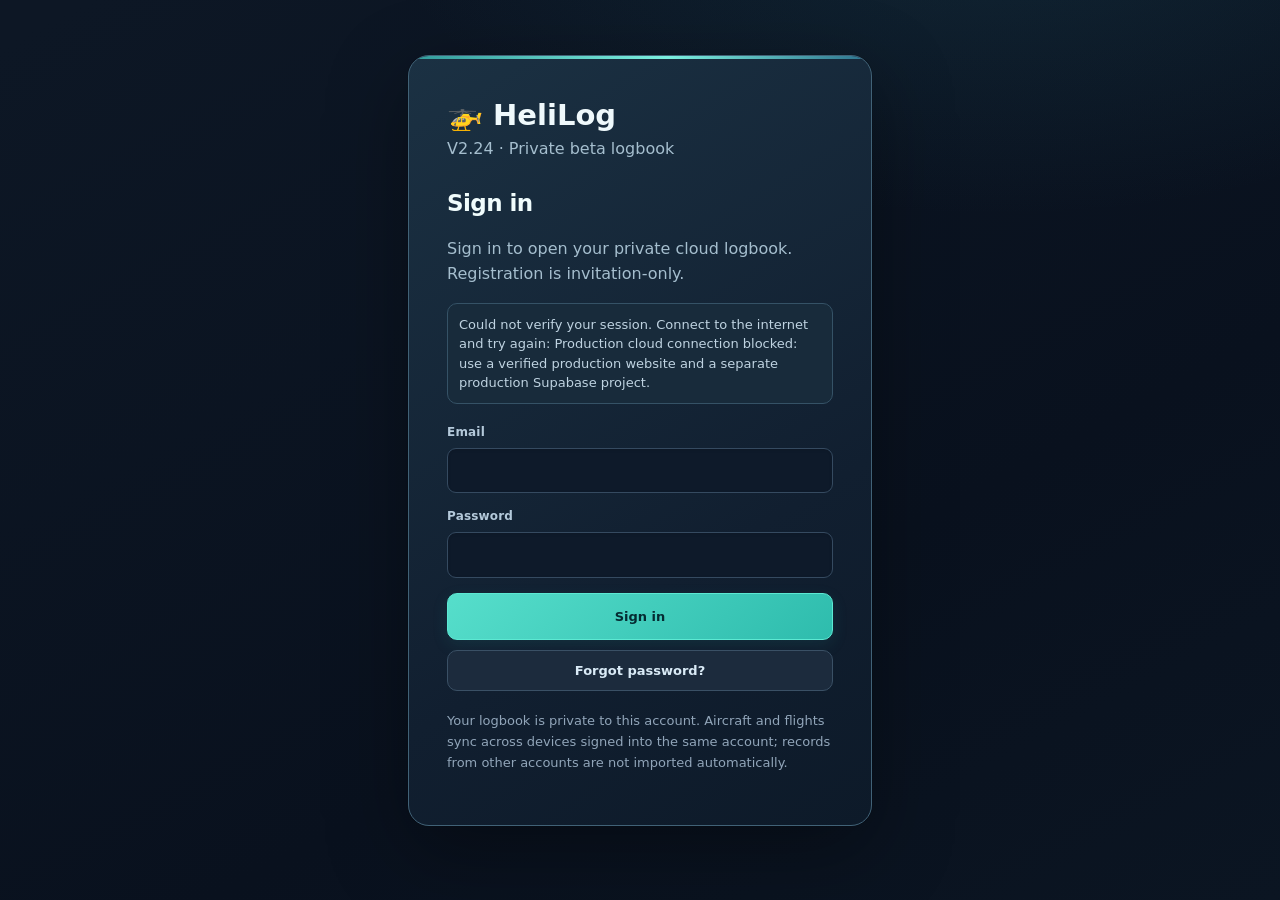
==== index.html @ 00f73a99 "HeliLog V2.24 production: quick flight entry and universal forms Promote tested V2.21–V2.24 maintena" ====
<!DOCTYPE html>
<html lang="en" class="helilog-locked">
<head>
<meta charset="UTF-8">
<meta name="viewport" content="width=device-width,initial-scale=1,viewport-fit=cover">
<meta name="theme-color" content="#101b2a">
<meta name="apple-mobile-web-app-capable" content="yes">
<meta name="apple-mobile-web-app-status-bar-style" content="black-translucent">
<meta name="apple-mobile-web-app-title" content="HeliLog">
<meta name="mobile-web-app-capable" content="yes">
<link rel="manifest" href="./manifest.webmanifest">
<link rel="apple-touch-icon" href="./apple-touch-icon.png">
<link rel="icon" type="image/png" sizes="192x192" href="./icon-192.png">
<title>HeliLog V2.24 — Private Beta Candidate</title>
<style>
:root{--bg:#f4f6f8;--panel:#fff;--ink:#17202a;--muted:#6b7280;--line:#e5e7eb;--dark:#111827;--soft:#eef2f7}
*{box-sizing:border-box}body{margin:0;font-family:Inter,system-ui,Segoe UI,sans-serif;background:var(--bg);color:var(--ink)}
/* Keep normal swiping and scrolling but disable pinch/double-tap page zoom inside installed touch PWAs. */
html.helilog-no-zoom,html.helilog-no-zoom body{touch-action:pan-x pan-y}
/* V2.3: never render private app UI until Supabase verifies the account. */
html.helilog-locked aside,html.helilog-locked .mobile{display:none!important}
html.helilog-locked main{margin:0!important;width:100%!important;max-width:none!important;padding:18px!important;min-height:100vh!important}
.v23-auth-container{min-height:85vh;display:flex;justify-content:center;align-items:center;padding:20px}
.v23-auth-card{width:min(100%,445px);border:1px solid var(--line);background:#fff;border-radius:18px;padding:32px;box-shadow:0 15px 50px rgba(17,24,39,.06)}
/* Static login text is not editable; form fields remain normal text inputs. */
.v23-auth-card{user-select:none;-webkit-user-select:none;caret-color:transparent}
.v23-auth-card input,.v23-auth-card textarea{user-select:text;-webkit-user-select:text;caret-color:auto}
.v23-auth-card .form{margin-top:20px}.v23-auth-card .btn.primary{width:100%;padding:13px}
html.helilog-cloud-workspace nav button[data-v="testmode"],html.helilog-cloud-workspace #settings-testmode-card{display:none!important}
.v23-syncbanner{margin:0 0 16px}.v23-syncbanner .note{margin-bottom:0}
@media(max-width:550px){.v23-auth-container{align-items:flex-start;padding:18px 0}.v23-auth-card{padding:25px 20px}}
/* Installed phone/tablet app: flight entry and viewing only; browser retains management tools. */
html.installed-touch-app .web-only-tool,
html.installed-touch-app .logbook-filter-controls,
html.installed-touch-app nav button[data-v="printarchive"],
html.helilog-installed-app nav button[data-v="printarchive"]{display:none!important}
html.installed-touch-app .dashboard-actions{grid-template-columns:repeat(3,minmax(0,1fr))}
html.installed-touch-app .logbook-flight-list{margin-top:0}
button,input,select,textarea{font:inherit}button{cursor:pointer}.layout{display:flex;min-height:100vh}
aside{width:230px;background:var(--dark);color:white;padding:22px 14px;position:fixed;inset:0 auto 0 0;overflow-y:auto;overscroll-behavior:contain}.brand{font-size:23px;font-weight:800;padding:7px 10px 24px}
nav button{width:100%;border:0;background:transparent;color:#cbd5e1;text-align:left;padding:11px;border-radius:9px;margin:2px 0}
nav button:hover,nav button.on{background:#273244;color:#fff}main{margin-left:230px;padding:28px;width:calc(100% - 230px);max-width:1450px}
.top{display:flex;align-items:center;justify-content:space-between;margin-bottom:20px}.top h1{margin:0;font-size:27px}.sub{color:var(--muted);margin-top:4px}
.btn{border:1px solid var(--line);background:#fff;border-radius:9px;padding:10px 14px}.primary{background:var(--dark);color:#fff;border-color:var(--dark)}
.grid{display:grid;gap:14px}.stats{grid-template-columns:repeat(4,1fr)}.two{grid-template-columns:1.5fr 1fr}.card{background:var(--panel);border:1px solid var(--line);border-radius:14px;padding:18px}
.label{font-size:12px;color:var(--muted)}.big{font-size:27px;font-weight:800;margin-top:7px}.head{display:flex;justify-content:space-between;align-items:center;margin-bottom:13px}.head h2{font-size:17px;margin:0}
table{width:100%;border-collapse:collapse;font-size:14px}th,td{padding:11px 9px;border-bottom:1px solid var(--line);text-align:left;white-space:nowrap}th{font-size:12px;color:var(--muted)}tr.click{cursor:pointer}
.tag{font-size:12px;background:var(--soft);border-radius:999px;padding:4px 8px;font-weight:700}.form{display:grid;gap:15px}.formgrid{display:grid;grid-template-columns:1fr 1fr;gap:14px}
.field label{font-size:13px;font-weight:700;display:block;margin-bottom:6px}.field input,.field select,.field textarea{width:100%;border:1px solid #d5dae0;border-radius:9px;padding:10px;background:#fff}.field textarea{min-height:90px}
.inline{display:grid;grid-template-columns:1fr 1fr;gap:8px}
.timewrap{position:relative}.timewrap input[type=text]{padding-right:44px}
.uppercase-input{text-transform:uppercase}
.timebtn{position:absolute;right:5px;top:5px;width:34px;height:34px;border:0;background:transparent;border-radius:7px;font-size:18px}
.timebtn:hover{background:#eef2f7}
.time-input-invalid{border-color:#d92d20!important;box-shadow:0 0 0 2px rgba(217,45,32,.08)}
.field-error{display:none;color:#b42318;font-size:12px;margin-top:5px}
.field-error.show{display:block}
.timepicker{display:none;position:absolute;right:0;top:45px;z-index:50;background:#fff;border:1px solid #d5dae0;border-radius:10px;box-shadow:0 10px 25px rgba(0,0,0,.15);padding:10px;min-width:190px}
.timepicker.open{display:block}
.timepicker-row{display:flex;align-items:center;gap:7px}
.timepicker select{width:70px;border:1px solid #d5dae0;border-radius:8px;padding:8px;background:#fff}
.timepicker .colon{font-weight:800}
.timepicker-actions{display:flex;justify-content:flex-end;gap:6px;margin-top:9px}
.timepicker-actions button{border:1px solid #d5dae0;background:#fff;border-radius:7px;padding:6px 9px}
.timepicker-actions .settime{background:#111827;color:#fff;border-color:#111827}
.errorbox{display:none;background:#fff4f2;border:1px solid #f3b4aa;color:#8a1c12;border-radius:9px;padding:11px;font-size:13px}
.errorbox.show{display:block}
.editnotice{background:#f8fafc;border:1px solid var(--line);border-radius:9px;padding:10px 12px;font-size:13px;color:#4b5563}
.dangerbtn{background:#fff;color:#b42318;border:1px solid #f1b4ad}
.dangerbtn:hover{background:#fff5f3}
.modalbackdrop{display:none;position:fixed;inset:0;background:rgba(17,24,39,.45);z-index:100;align-items:center;justify-content:center;padding:18px}
.modalbackdrop.open{display:flex}
.modal{background:#fff;border-radius:14px;border:1px solid var(--line);box-shadow:0 20px 50px rgba(0,0,0,.22);max-width:440px;width:100%;padding:20px}
.modal h3{margin:0 0 8px;font-size:20px}.modal p{color:#6b7280;margin:0 0 18px}
.modal-actions{display:flex;justify-content:flex-end;gap:8px}.note{font-size:13px;color:#4b5563;background:#f8fafc;border:1px solid var(--line);border-radius:9px;padding:11px}.actions{display:flex;justify-content:flex-end;gap:8px;border-top:1px solid var(--line);padding-top:15px}
.aircraft{grid-template-columns:repeat(3,1fr)}.icao{font-size:24px;font-weight:850}.muted{color:var(--muted)}details{border:1px solid var(--line);border-radius:10px;padding:10px 12px;background:#fafafa}details summary{cursor:pointer;font-weight:700}
.mobile{display:none}.section-title{font-size:14px;font-weight:800;margin-top:4px}
.checkbox-row{display:flex;align-items:center;gap:9px;padding:10px 0}
.checkbox-row input[type=checkbox]{width:18px;height:18px;accent-color:#111827}
.checkbox-row label{font-size:14px;font-weight:700;cursor:pointer}
.filterbar{display:grid;grid-template-columns:2fr repeat(3,1fr);gap:10px;align-items:end;margin-bottom:14px}
.filterbar.second{grid-template-columns:repeat(4,1fr) auto}
.filterfield label{display:block;font-size:11px;font-weight:750;color:var(--muted);margin-bottom:5px;text-transform:uppercase;letter-spacing:.03em}
.filterfield input,.filterfield select{width:100%;border:1px solid #d5dae0;border-radius:8px;padding:9px 10px;background:#fff}
.filtermeta{display:flex;justify-content:space-between;align-items:flex-start;gap:12px;border-top:1px solid var(--line);padding-top:12px;margin-top:12px;color:var(--muted);font-size:13px}
.filtertotals{display:flex;flex-wrap:wrap;justify-content:flex-end;gap:18px}
.filtertotals span{white-space:nowrap}
.resultcount{font-weight:700;color:var(--ink)}
.importsummary{margin-top:12px;padding:11px;border:1px solid var(--line);border-radius:9px;background:#f8fafc;font-size:13px}
.importerrors{max-height:150px;overflow:auto;margin-top:10px;color:#b42318;font-size:12px}
.importpreview{max-height:230px;overflow:auto;margin-top:12px;border:1px solid var(--line);border-radius:9px}
.importpreview table{font-size:12px}
.fileinput{width:100%;border:1px dashed #b8c0ca;border-radius:10px;padding:16px;background:#fafafa}
.successbox{background:#ecfdf3;border:1px solid #abefc6;color:#067647;border-radius:9px;padding:10px 12px;font-size:13px;margin-top:10px}
.choice-row{display:flex;gap:10px;flex-wrap:wrap;margin-top:4px}
.choice-option{display:flex;align-items:center;gap:7px;border:1px solid var(--line);border-radius:9px;padding:9px 12px;background:#fff;cursor:pointer}
.choice-option input{margin:0}
.engine-indicator{border:1px solid var(--line);border-radius:9px;background:#f8fafc;padding:10px 12px;font-weight:700}
.engine-indicator .tick{margin-right:6px}

.pilot-card{position:relative}
.badge{display:inline-flex;align-items:center;padding:3px 7px;border-radius:999px;background:#eef2ff;color:#3730a3;font-size:11px;font-weight:700}
.badge.gray{background:#f1f5f9;color:#475569}
.pic-row{display:grid;grid-template-columns:1fr auto;gap:8px;align-items:end}
.pic-row .field{margin:0}
.signature-placeholder{border:1px dashed var(--line);border-radius:8px;padding:8px 10px;background:#fafafa;color:var(--muted);font-size:12px}

.settings-grid{display:grid;grid-template-columns:repeat(2,minmax(0,1fr));gap:16px;align-items:stretch}
.settings-grid>.card{min-width:0}
.settings-grid>.settings-wide{grid-column:1/-1}
.settings-grid .head{gap:12px;flex-wrap:wrap;align-items:flex-start}
.settings-grid .head>div{min-width:0;flex:1 1 230px}
.settings-grid .head>.btn{max-width:100%;white-space:normal}
@media(max-width:1150px){.settings-grid{grid-template-columns:1fr}}
.profilegrid{display:grid;grid-template-columns:repeat(2,minmax(0,1fr));gap:16px}
.profileline{display:grid;grid-template-columns:145px 1fr;gap:12px;padding:8px 0;border-bottom:1px solid var(--line)}
.profileline:last-child{border-bottom:0}
.profileline .k{font-size:12px;color:var(--muted);font-weight:700;text-transform:uppercase;letter-spacing:.03em}
.qual-list{display:grid;gap:10px}
.qual-item{border:1px solid var(--line);border-radius:10px;padding:12px;background:#fff}
.qual-top{display:flex;justify-content:space-between;gap:12px;align-items:flex-start}
.qual-meta{display:flex;gap:14px;flex-wrap:wrap;margin-top:8px;color:var(--muted);font-size:12px}
.qual-actions{display:flex;gap:7px;flex-wrap:wrap}
.profile-accordion{background:var(--panel);border:1px solid var(--line);border-radius:14px;padding:0;margin-top:14px;overflow:hidden}
.profile-accordion>summary{display:flex;gap:14px;align-items:center;justify-content:space-between;padding:18px;list-style:none;min-height:74px}
.profile-accordion>summary::-webkit-details-marker{display:none}
.profile-accordion>summary:focus-visible{outline:3px solid #6b8cc6;outline-offset:-3px}
.profile-accordion-heading{display:flex;flex-direction:column;gap:5px;min-width:0}
.profile-accordion-heading .muted{font-size:13px;font-weight:400;overflow-wrap:anywhere}
.profile-accordion-hint{display:inline-flex;align-items:center;gap:9px;font-size:13px;color:var(--muted);white-space:nowrap}
.profile-accordion[open] .profile-accordion-hint span{transform:rotate(180deg)}
.profile-accordion-body{padding:16px 18px 18px;border-top:1px solid var(--line)}
.profile-accordion-body .qual-list{margin-top:12px}
.profile-links{margin-top:14px}.profile-links .profile-action-row{border:0;padding-top:4px;justify-content:flex-start;flex-wrap:wrap}
.profile-identity{margin-bottom:14px}
@media(max-width:650px){.profile-accordion>summary{padding:15px}.profile-accordion-body{padding:14px}.profile-links .profile-action-row .btn{flex:1 1 125px;min-height:44px}}
.empty-state{padding:18px;border:1px dashed var(--line);border-radius:10px;color:var(--muted);text-align:center}
.endorsement-list{display:grid;gap:12px}
.endorsement-card{border:1px solid var(--line);border-radius:12px;padding:14px;background:#fff}
.endorsement-body{white-space:pre-wrap;line-height:1.45;margin-top:10px}
.endorsement-meta{display:flex;gap:14px;flex-wrap:wrap;font-size:12px;color:var(--muted);margin-top:8px}
.signature-preview{margin-top:12px;border-top:1px solid var(--line);padding-top:10px;display:flex;gap:12px;align-items:flex-end;justify-content:space-between;flex-wrap:wrap}
.signature-preview img{max-width:220px;max-height:70px;display:block}
.signature-status{font-size:12px;color:var(--muted)}
.signature-canvas-wrap{border:1px solid var(--line);border-radius:10px;background:#fff;padding:10px}
#signatureCanvas{width:100%;height:190px;display:block;border:1px dashed #aab2bd;border-radius:8px;touch-action:none;background:#fff}
.signer-card{border:1px solid var(--line);border-radius:10px;background:#f8fafc;padding:12px;margin-bottom:12px}
@media(max-width:760px){.profilegrid{grid-template-columns:1fr}.profileline{grid-template-columns:1fr;gap:2px}}

@media(max-width:1050px){.filterbar,.filterbar.second{grid-template-columns:repeat(2,1fr)}}
@media(max-width:650px){.filterbar,.filterbar.second{grid-template-columns:1fr}.filtermeta{align-items:flex-start;flex-direction:column}}.kpi-grid{display:grid;grid-template-columns:repeat(4,1fr);gap:14px}.mini{font-size:13px;color:var(--muted)}
@media(max-width:850px){
  html,body{overscroll-behavior-y:none;overflow-x:clip}
  .layout{width:100%;max-width:100%;min-width:0}
  main,.card,.grid>*{min-width:0}
  .desktop-only{display:none!important}
  .mobile-logbook th:nth-child(3),.mobile-logbook td:nth-child(3),
  .mobile-logbook th:nth-child(7),.mobile-logbook td:nth-child(7),
  .mobile-logbook th:nth-child(9),.mobile-logbook td:nth-child(9),
  .mobile-logbook th:nth-child(10),.mobile-logbook td:nth-child(10),
  .mobile-logbook th:nth-child(11),.mobile-logbook td:nth-child(11){display:none}
  .mobile-logbook th,.mobile-logbook td{padding-left:7px;padding-right:7px}
  .mobile-logbook{font-size:12px}
  aside{display:none}
  main{
    margin:0;
    width:100%;
    max-width:100%;
    min-width:0;
    padding:calc(14px + env(safe-area-inset-top)) 12px calc(88px + env(safe-area-inset-bottom));
  }
  .stats,.kpi-grid{grid-template-columns:repeat(2,minmax(0,1fr))}
  .two,.formgrid{grid-template-columns:1fr}
  .aircraft{grid-template-columns:1fr}
  .card{padding:15px;border-radius:12px}
  .top{align-items:flex-start;gap:12px;flex-direction:column;margin-bottom:16px}
  .top>div:last-child:not(:first-child){width:100%}
  .top>div:last-child:not(:first-child) .btn,.top>button{min-height:44px}
  .top h1{font-size:23px}
  .sub{font-size:13px}
  button,.btn{min-height:44px}
  input,select,textarea{font-size:16px}
  textarea{min-height:110px}
  .field input,.field select,.field textarea{min-height:46px}
  .choice-option{min-height:46px;flex:1 1 145px}
  .filterbar,.filterbar.second{grid-template-columns:1fr}
  .filtermeta{align-items:flex-start;flex-direction:column}
  .filtertotals{justify-content:flex-start;gap:8px 16px}
  .timepicker{max-width:calc(100vw - 32px)}
  .modal{max-height:calc(100vh - 30px);overflow:auto;margin:15px}
  .form .actions{
    position:static;
    z-index:auto;
    background:#fff;
    border-top:1px solid var(--line);
    margin:18px -15px -15px;
    padding:12px 15px 15px;
  }
  .form .actions .btn{flex:1}
  .mobile{
    display:grid;
    grid-template-columns:repeat(4,1fr);
    position:fixed;
    z-index:50;
    bottom:0;
    left:0;
    right:0;
    background:rgba(255,255,255,.97);
    backdrop-filter:blur(14px);
    border-top:1px solid var(--line);
    padding:5px 6px calc(5px + env(safe-area-inset-bottom));
    box-shadow:0 -4px 18px rgba(15,23,42,.06);
  }
  .mobile button{
    border:0;
    background:transparent;
    min-height:52px;
    border-radius:10px;
    font-size:11px;
    font-weight:700;
    color:#64748b;
    display:flex;
    flex-direction:column;
    justify-content:center;
    align-items:center;
    gap:2px;
  }
  .mobile button.on{background:#eef2f7;color:#111827}
  .mobile .navicon{font-size:18px;line-height:1}
  .keyboard-open .mobile{display:none!important}
  .keyboard-open main{padding-bottom:calc(18px + env(safe-area-inset-bottom))}
  .more-grid{grid-template-columns:repeat(2,minmax(0,1fr))}
  .more-link{min-height:92px;text-align:left;display:flex;flex-direction:column;justify-content:center;gap:5px}
  .more-link b{font-size:15px}
  .mobile-hide{display:none!important}
}
@media(max-width:480px){
  .stats,.kpi-grid{grid-template-columns:1fr 1fr}
  .big{font-size:23px}
  .card{padding:13px}
  main{padding-left:10px;padding-right:10px}
  .more-grid{grid-template-columns:1fr 1fr}
}
@media(min-width:851px) and (max-width:1180px){
  aside{width:205px}
  main{margin-left:205px;width:calc(100% - 205px);padding:24px 20px}
  .stats,.kpi-grid{grid-template-columns:repeat(2,minmax(0,1fr))}
  .two{grid-template-columns:1fr}
}
.pwa-state{display:flex;align-items:center;gap:8px;flex-wrap:wrap}
.pwa-dot{width:9px;height:9px;border-radius:50%;background:#94a3b8;display:inline-block}
.pwa-dot.ok{background:#16a34a}
.pwa-dot.warn{background:#d97706}
.install-help{font-size:12px;color:var(--muted);line-height:1.45}
.more-grid{display:grid;gap:12px}

.dashboard-range{display:flex;gap:7px;flex-wrap:wrap;margin-bottom:14px}
.dashboard-range button{min-height:34px;padding:7px 10px;font-size:12px}
.dashboard-range button.on{background:var(--dark);color:#fff;border-color:var(--dark)}
.dashboard-actions{display:grid;grid-template-columns:repeat(4,minmax(0,1fr));gap:10px}
.dashboard-action{text-align:left;min-height:82px;display:flex;flex-direction:column;justify-content:center;gap:4px}
.dashboard-action b{font-size:14px}
.reminder-list{display:grid;gap:9px}
.reminder-item{display:flex;justify-content:space-between;gap:12px;align-items:flex-start;padding:10px 0;border-bottom:1px solid var(--line)}
.reminder-item:last-child{border-bottom:0}
.reminder-days{font-size:12px;font-weight:700;white-space:nowrap}
.reminder-days.soon{color:#b54708}
.reminder-days.past{color:#b42318}
.aircraft-summary{display:grid;gap:8px}
.aircraft-summary-row{display:flex;justify-content:space-between;gap:12px}
.endorsement-mini{padding:9px 0;border-bottom:1px solid var(--line)}
.endorsement-mini:last-child{border-bottom:0}
@media(max-width:850px){.dashboard-actions{grid-template-columns:repeat(2,minmax(0,1fr))}}
.helilog-date-entry{position:relative;width:100%}
.helilog-date-entry>input[type=text]{width:100%;padding-right:55px}
.helilog-date-icon{position:absolute;right:15px;top:50%;transform:translateY(-50%);font-size:18px;color:#48556b;pointer-events:none}
.helilog-native-picker{position:absolute;top:0;right:0;width:48px;height:100%;border:0!important;padding:0;opacity:0;cursor:pointer;z-index:2}
.helilog-native-picker::-webkit-calendar-picker-indicator{position:absolute;inset:0;width:100%;height:100%;opacity:0;cursor:pointer}
html.helilog-test-mode main::before{
  content:"⚗ TEST MODE — FICTIONAL DATA · NOT YOUR MAIN LOGBOOK";
  display:block;position:sticky;top:0;z-index:40;background:#ffefb5;color:#513600;
  padding:12px 16px;margin-bottom:12px;border:1px solid #d8ae32;
  border-radius:8px;font-size:13px;font-weight:800;letter-spacing:.03em;text-align:center
}
html.helilog-test-mode aside{border-right:4px solid #e6a816}
html.helilog-test-mode .brand::after{
  content:"TEST SANDBOX";display:block;color:#f8d56e;font-size:11px;letter-spacing:.08em;margin-top:5px
}
/* V2.23: Quick Entry is a view of the ordinary flight form, not a separate form or save path. */
@media screen {
  .quick-entry-switch {display:flex;gap:8px;flex-wrap:wrap;align-items:center;margin-bottom:7px}
  .quick-entry-switch .btn {flex:1 1 140px;max-width:225px}
  .quick-entry-description {margin:0 0 10px}
  .quick-entry-hint {padding:10px 13px;margin:0 0 18px;border-radius:10px;
    background:var(--soft);border:1px solid var(--line);font-size:12px;line-height:1.5;color:var(--muted)}
  .quick-entry-hint b {color:var(--ink)}
  .quick-entry-hint[hidden] {display:none!important}
  #flightForm.quick-entry-active .quick-entry-advanced {display:none!important}
  #flightForm.quick-entry-active .section-title {margin-top:18px}
}
</style>
<link rel="stylesheet" href="./dark-cockpit.css?v=2.20-cockpit-3" media="screen">
</head>
<body><div class="layout">
<aside><div class="brand"><span class="brand-symbol" aria-hidden="true">🚁</span><span class="brand-wordmark">HeliLog</span><span class="brand-version">V2.24 · PRIVATE BETA</span></div><nav>
<div class="nav-group-label">Flight operations</div>
<button data-v="dashboard">▣ Dashboard</button><button data-v="logbook">▤ Logbook</button><button data-v="totals">◉ Totals</button>
<div class="nav-group-label">Records &amp; assets</div>
<button data-v="aircraft">🚁 Aircraft</button><button data-v="pilots">👤 Pilots</button><button data-v="endorsements">✎ Endorsements</button><button data-v="printarchive">▤ Print archive</button>
<div class="nav-group-label">Account</div>
<button data-v="profile">○ Profile</button><button data-v="settings">⚙ Settings</button><button data-v="testmode">⚗ Test Mode</button>
</nav></aside><main id="app"></main>
<div class="mobile">
  <button data-v="dashboard"><span class="navicon">⌂</span><span>Home</span></button>
  <button data-v="logbook"><span class="navicon">▤</span><span>Logbook</span></button>
  <button data-v="quickadd"><span class="navicon">＋</span><span>Flight</span></button>
  <button data-v="mobilemore"><span class="navicon">•••</span><span>More</span></button>
</div>
</div>
<div id="deleteModal" class="modalbackdrop" onclick="if(event.target===this)closeDeleteModal()">
  <div class="modal" role="dialog" aria-modal="true" aria-labelledby="deleteTitle">
    <h3 id="deleteTitle">Delete flight?</h3>
    <p id="deleteText">This will remove the flight from the V2 test logbook.</p>
    <div class="modal-actions">
      <button class="btn" type="button" onclick="closeDeleteModal()">Cancel</button>
      <button class="btn dangerbtn" type="button" onclick="confirmDeleteFlight()">Delete flight</button>
    </div>
  </div>
</div>

<div id="importModal" class="modalbackdrop" onclick="if(event.target===this)closeImportModal()">
  <div class="modal" style="max-width:760px" role="dialog" aria-modal="true" aria-labelledby="importTitle">
    <h3 id="importTitle">Import flights from CSV</h3>
    <p>Select a HeliLog-format CSV. The file is checked before anything is added to your logbook.</p>
    <input id="csvFileInput" class="fileinput" type="file" accept=".csv,text/csv">
    <div style="display:flex;gap:8px;flex-wrap:wrap;margin-top:10px">
      <button class="btn" type="button" onclick="downloadImportTemplate()">Download blank CSV template</button>
    </div>
    <div id="importStatus"></div>
    <div id="importPreview"></div>
    <div class="modal-actions" style="margin-top:16px">
      <button class="btn" type="button" onclick="closeImportModal()">Cancel</button>
      <button id="confirmImportBtn" class="btn primary" type="button" onclick="confirmCSVImport()" disabled>Import flights</button>
    </div>
  </div>
</div>

<div id="exportModal" class="modalbackdrop" onclick="if(event.target===this)closeExportModal()">
  <div class="modal" style="max-width:620px" role="dialog" aria-modal="true" aria-labelledby="exportTitle">
    <h3 id="exportTitle">Export logbook</h3>
    <p>Export all flights, or only the flights currently visible through your Logbook filters.</p>

    <div class="field" style="margin-bottom:14px">
      <label>Export scope</label>
      <select id="exportScope" onchange="refreshExportSummary()">
        <option value="filtered">Current filtered flights</option>
        <option value="all">All flights</option>
      </select>
    </div>

    <div id="exportSummary" class="importsummary"></div>

    <div style="display:grid;grid-template-columns:1fr 1fr;gap:10px;margin-top:14px">
      <button class="btn" type="button" onclick="exportLogbookCSV()">
        Export CSV
      </button>
      <button class="btn primary" type="button" onclick="exportPrintableLogbook()">
        Print / Save as PDF
      </button>
    </div>

    <div class="note" style="margin-top:14px">
      CSV is compatible with the HeliLog importer. This PDF export is for reviewing or sharing flights and does not register printed pages. For continuous numbered, signed pages, use <b>Print archive</b> on the desktop website.
    </div>

    <div class="modal-actions" style="margin-top:16px">
      <button class="btn" type="button" onclick="closeExportModal()">Close</button>
    </div>
  </div>
</div>
<script src="./domain.js"></script>
<script src="./night-calculation.js?v=2.19-locations-1"></script>
<script src="./aerodrome-lookup.js?v=2.19-locations-1"></script>
<script src="./print.js"></script>
<script src="./endorsement-bridge.js"></script>
<script src="./endorsement-ui.js"></script>
<script src="./cloud-config.js?v=2.19-locations-1"></script>
<script src="./cloud-foundation.js?v=2.19-locations-1"></script>
<script src="./cloud-view.js?v=2.19-locations-1"></script>
<script src="./cloud-sync.js?v=2.19-locations-1"></script>
<script src="./auth-gate.js?v=2.19-locations-1"></script>
<script src="./cloud-archives.js?v=2.19-locations-1"></script>
<script src="./archive-integrity.js?v=2.19-locations-1"></script>
<script src="./recovery.js?v=2.19-locations-1"></script>
<script src="./cloud-backups.js?v=2.19-locations-1"></script>
<script src="./disaster-recovery.js?v=2.19-locations-1"></script>
<script>
const LIVE_KEY='helilog_v2_complete_test_data'; // Separate V2 test browser key.
const SANDBOX_KEY='helilog_v2_complete_test_sandbox';
const MODE_KEY='helilog_v2_complete_test_mode';
const TEST_MODE=localStorage.getItem(MODE_KEY)==='test';
let KEY=TEST_MODE?SANDBOX_KEY:LIVE_KEY;
// All existing logbook saves, migrations, imports and archive snapshots use KEY.
// Test and live records therefore reside in distinct browser-storage entries.
document.documentElement.classList.toggle('helilog-test-mode',TEST_MODE);
const seed={pilot:{name:'Matas',licence:'CPL(H)',authority:'TKA'},aircraft:[
{id:'a1',reg:'LY-ABC',manufacturer:'Guimbal',model:'Cabri',variant:'G2',icao:'G2CA',engine:'Single engine'},
{id:'a2',reg:'LY-H125',manufacturer:'Airbus',model:'H125',variant:'',icao:'AS50',engine:'Single engine'},
{id:'a3',reg:'LY-R44',manufacturer:'Robinson',model:'R44',variant:'Raven II',icao:'R44',engine:'Single engine'},
{id:'a_ec135_demo',reg:'LY-EC1',manufacturer:'Airbus Helicopters',model:'EC135',variant:'',icao:'EC35',engine:'Multi engine'}
],people:[
{id:'p1',name:'Matas'},{id:'p2',name:'Jonas Instructor'},{id:'p3',name:'Marco Rossi'},{id:'p4',name:'Anna Pilot'}
],flights:[
{id:'f101',date:'2026-10-01',aid:'a1',dep:'EYVI',arr:'EYVI',off:'10:15',on:'11:35',mins:80,role:'PIC',picName:'Matas',nightMin:0,ifrMin:0,takeoffDay:3,takeoffNight:0,landingDay:3,landingNight:0,crossCountry:false,remarks:'Local handling flight'},
{id:'f102',date:'2026-09-29',aid:'a1',dep:'EYVI',arr:'EYKA',off:'09:30',on:'10:55',mins:85,role:'PIC',picName:'Matas',nightMin:0,ifrMin:0,takeoffDay:1,takeoffNight:0,landingDay:1,landingNight:0,crossCountry:true,remarks:'Cross-country to Kaunas'},
{id:'f103',date:'2026-09-27',aid:'a1',dep:'EYVI',arr:'EYVI',off:'13:10',on:'14:05',mins:55,role:'DUAL',picName:'Jonas Instructor',nightMin:0,ifrMin:0,takeoffDay:4,takeoffNight:0,landingDay:4,landingNight:0,crossCountry:false,remarks:'Advanced handling training'},
{id:'f104',date:'2026-09-24',aid:'a1',dep:'EYVI',arr:'EYPN',off:'15:05',on:'16:25',mins:80,role:'SOLO',picName:'Matas',nightMin:0,ifrMin:0,takeoffDay:1,takeoffNight:0,landingDay:1,landingNight:0,crossCountry:true,remarks:'Solo navigation exercise'},
{id:'f105',date:'2026-09-20',aid:'a1',dep:'EYVI',arr:'EYVI',off:'19:10',on:'20:25',mins:75,role:'PIC',picName:'Matas',nightMin:35,ifrMin:0,takeoffDay:1,takeoffNight:2,landingDay:1,landingNight:2,crossCountry:false,remarks:'Night circuits'},
{id:'f106',date:'2026-09-17',aid:'a2',dep:'EYVI',arr:'EYSA',off:'08:20',on:'10:05',mins:105,role:'PICUS',picName:'Marco Rossi',nightMin:0,ifrMin:30,takeoffDay:1,takeoffNight:0,landingDay:1,landingNight:0,crossCountry:true,remarks:'Supervised cross-country with IFR segment'},
{id:'f107',date:'2026-09-14',aid:'a2',dep:'EYSA',arr:'EYVI',off:'11:00',on:'12:30',mins:90,role:'PICUS',picName:'Marco Rossi',nightMin:0,ifrMin:20,takeoffDay:1,takeoffNight:0,landingDay:1,landingNight:0,crossCountry:true,remarks:'Return sector under supervision'},
{id:'f108',date:'2026-09-10',aid:'a2',dep:'EYVI',arr:'EYVI',off:'17:40',on:'18:35',mins:55,role:'CO-PILOT',picName:'Anna Pilot',nightMin:0,ifrMin:0,takeoffDay:2,takeoffNight:0,landingDay:2,landingNight:0,crossCountry:false,remarks:'Familiarisation flight'},
{id:'f109',date:'2026-09-06',aid:'a1',dep:'EYVI',arr:'EYVI',off:'07:15',on:'08:05',mins:50,role:'SPIC',picName:'Jonas Instructor',nightMin:0,ifrMin:0,takeoffDay:3,takeoffNight:0,landingDay:3,landingNight:0,crossCountry:false,remarks:'SPIC local training'},
{id:'f110',date:'2026-09-02',aid:'a3',dep:'EYVI',arr:'EYKA',off:'12:25',on:'13:50',mins:85,role:'DUAL',picName:'Anna Pilot',nightMin:0,ifrMin:0,takeoffDay:1,takeoffNight:0,landingDay:1,landingNight:0,crossCountry:true,remarks:'R44 conversion navigation'},
{id:'f111',date:'2026-08-29',aid:'a3',dep:'EYKA',arr:'EYVI',off:'14:10',on:'15:30',mins:80,role:'DUAL',picName:'Anna Pilot',nightMin:0,ifrMin:0,takeoffDay:1,takeoffNight:0,landingDay:1,landingNight:0,crossCountry:true,remarks:'R44 return navigation'},
{id:'f112',date:'2026-08-25',aid:'a1',dep:'EYVI',arr:'EYVI',off:'20:20',on:'21:25',mins:65,role:'PIC',picName:'Matas',nightMin:65,ifrMin:0,takeoffDay:0,takeoffNight:4,landingDay:0,landingNight:4,crossCountry:false,remarks:'Night proficiency'},
{id:'f113',date:'2026-08-19',aid:'a2',dep:'EYVI',arr:'EYPA',off:'09:00',on:'10:40',mins:100,role:'CO-PILOT',picName:'Marco Rossi',nightMin:0,ifrMin:45,takeoffDay:1,takeoffNight:0,landingDay:1,landingNight:0,crossCountry:true,remarks:'IFR training sector'},
{id:'f114',date:'2026-08-15',aid:'a2',dep:'EYPA',arr:'EYVI',off:'12:30',on:'14:05',mins:95,role:'CO-PILOT',picName:'Marco Rossi',nightMin:0,ifrMin:40,takeoffDay:1,takeoffNight:0,landingDay:1,landingNight:0,crossCountry:true,remarks:'IFR return sector'},
{id:'f115',date:'2026-08-09',aid:'a1',dep:'EYVI',arr:'EYMO',off:'16:00',on:'17:10',mins:70,role:'PIC',picName:'Matas',nightMin:0,ifrMin:0,takeoffDay:1,takeoffNight:0,landingDay:1,landingNight:0,crossCountry:true,remarks:'Cross-country navigation'},
{id:'f116',date:'2026-08-03',aid:'a1',dep:'EYMO',arr:'EYVI',off:'10:40',on:'11:50',mins:70,role:'PIC',picName:'Matas',nightMin:0,ifrMin:0,takeoffDay:1,takeoffNight:0,landingDay:1,landingNight:0,crossCountry:true,remarks:'Return navigation'},
{id:'f117',date:'2026-07-28',aid:'a1',dep:'EYVI',arr:'EYVI',off:'06:50',on:'07:45',mins:55,role:'PIC',picName:'Matas',nightMin:0,ifrMin:0,takeoffDay:5,takeoffNight:0,landingDay:5,landingNight:0,crossCountry:false,remarks:'Circuits and confined area practice'},
{id:'f118',date:'2026-07-22',aid:'a3',dep:'EYVI',arr:'EYVI',off:'18:10',on:'19:00',mins:50,role:'DUAL',picName:'Anna Pilot',nightMin:0,ifrMin:0,takeoffDay:3,takeoffNight:0,landingDay:3,landingNight:0,crossCountry:false,remarks:'R44 handling'}
]}; 
let S;
try{
  const stored=localStorage.getItem(KEY);
  if(TEST_MODE&&!stored)throw new Error('The test sandbox is missing. Exit Test Mode via the sandbox settings; main logbook data has not been modified.');
  S=JSON.parse(stored||'null')||seed;
}
catch(e){
  // Never overwrite corrupt stored records with the demo seed.
  const root=document.getElementById('app');
  if(root)root.innerHTML='<div class="card"><h2>Stored HeliLog data cannot be read</h2>'+
    '<p>Your existing browser data has NOT been reset or overwritten. Do not clear site storage. '+
    'Restore from a known-good backup only after preserving the original browser data.</p>'+
    (TEST_MODE?'<button class="btn" onclick="localStorage.removeItem(\'helilog_v2_complete_test_mode\');location.reload()">Return to main logbook safely</button>':'')+
    '</div>';
  throw new Error('HeliLog stopped to protect unreadable stored data: '+String(e.message||e));
}
const $=s=>document.querySelector(s), app=$('#app');

function normalizeEngineConfig(v){
  let s=String(v||'').trim().toLowerCase();
  if(s==='me' || s.includes('multi')) return 'Multi engine';
  return 'Single engine';
}
function engineCode(a){
  return normalizeEngineConfig(a?.engine)==='Multi engine'?'ME':'SE';
}
function flightPilotConfig(f){
  if(f?.pilotConfig==='multi' || f?.pilotConfig==='single') return f.pilotConfig;
  return Number(f?.multiPilotMin||0)>0?'multi':'single';
}
function configurationTimes(f){
  let mins=Number(f?.mins||0);
  if(flightPilotConfig(f)==='multi') return {spSE:0,spME:0,multi:mins};
  let a=ac(f?.aid);
  return engineCode(a)==='ME'
    ? {spSE:0,spME:mins,multi:0}
    : {spSE:mins,spME:0,multi:0};
}
function ensureV116Data(){
  if(!Array.isArray(S.aircraft)) S.aircraft=[];
  if(!Array.isArray(S.flights)) S.flights=[];
  if(!Array.isArray(S.people)) S.people=[];

  S.aircraft.forEach(a=>a.engine=normalizeEngineConfig(a.engine));
  if(!S.cleanStart && !S.aircraft.some(a=>String(a.icao||'').toUpperCase()==='EC35')){
    S.aircraft.push({id:'a_ec135_demo',reg:'LY-EC1',manufacturer:'Airbus Helicopters',model:'EC135',variant:'',icao:'EC35',engine:'Multi engine'});
  }

  // Ensure the account holder also has a linked pilot profile.
  let owner=S.people.find(p=>String(p.name||'').trim().toLowerCase()===String(S.pilot.name||'').trim().toLowerCase());
  if(!owner){
    owner={id:'p_owner',name:S.pilot.name,role:'Account holder',licence:S.pilot.licence||'',notes:'',isAccountHolder:true};
    S.people.unshift(owner);
  }
  owner.isAccountHolder=true;
  owner.role=owner.role||'Account holder';
  owner.licence=owner.licence||S.pilot.licence||'';
  owner.notes=owner.notes||'';

  S.people.forEach((p,i)=>{
    if(!p.id) p.id='p'+Date.now()+i;
    p.name=String(p.name||'').trim();
    p.role=p.role||(p.isAccountHolder?'Account holder':'Pilot');
    p.licence=p.licence||'';
    p.notes=p.notes||'';
  });

  S.flights.forEach(f=>{
    if(!f.pilotConfig) f.pilotConfig=Number(f.multiPilotMin||0)>0?'multi':'single';
    if(!f.picPersonId && f.picName){
      let person=S.people.find(p=>p.name.toLowerCase()===String(f.picName).trim().toLowerCase());
      if(person) f.picPersonId=person.id;
    }
  });

  try{localStorage.setItem(KEY,JSON.stringify(S))}catch(e){}
}
ensureV116Data();

function ensureV121Data(){
  if(!S.pilot || typeof S.pilot!=='object') S.pilot={};
  S.pilot.name=S.pilot.name||'';
  S.pilot.licenceType=S.pilot.licenceType||S.pilot.licence||'';
  S.pilot.licenceNumber=S.pilot.licenceNumber||'';
  S.pilot.authority=S.pilot.authority||'';
  // Keep the older field for compatibility with earlier HeliLog versions.
  S.pilot.licence=S.pilot.licenceType;

  if(!S.pilot.medical || typeof S.pilot.medical!=='object'){
    S.pilot.medical={class:'',number:'',issueDate:'',validUntil:'',notes:''};
  }else{
    S.pilot.medical.class=S.pilot.medical.class||'';
    S.pilot.medical.number=S.pilot.medical.number||'';
    S.pilot.medical.issueDate=S.pilot.medical.issueDate||'';
    S.pilot.medical.validUntil=S.pilot.medical.validUntil||'';
    S.pilot.medical.notes=S.pilot.medical.notes||'';
  }

  if(!Array.isArray(S.qualifications)){
    S.qualifications=[];
    if(S.pilot.licenceType){
      S.qualifications.push({
        id:'q_primary_licence',
        category:'Licence',
        name:S.pilot.licenceType,
        number:S.pilot.licenceNumber||'',
        issueDate:'',
        validUntil:'',
        notes:'Primary flight crew licence',
        isPrimary:true
      });
    }
    S.qualifications.push({
      id:'q_g2_demo',
      category:'Type rating',
      name:'Cabri G2',
      number:'',
      issueDate:'',
      validUntil:'',
      notes:'',
      isPrimary:false
    });
  }

  S.qualifications.forEach((q,i)=>{
    if(!q.id) q.id='q'+Date.now()+i;
    q.category=q.category||'Other';
    q.name=q.name||'';
    q.number=q.number||'';
    q.issueDate=q.issueDate||'';
    q.validUntil=q.validUntil||'';
    q.notes=q.notes||'';
    q.isPrimary=!!q.isPrimary;
  });

  let owner=ownerPerson();
  if(owner){
    owner.name=S.pilot.name;
    owner.licence=pilotLicenceDisplay();
  }

  if(!Array.isArray(S.endorsements)) S.endorsements=[];
  S.endorsements.forEach((e,i)=>{
    if(!e.id) e.id='e'+Date.now()+i;
    e.date=e.date||'';
    e.category=e.category||'Other';
    e.title=e.title||'';
    e.text=e.text||'';
    e.location=e.location||'';
    e.qualificationId=e.qualificationId||'';
    e.signatoryPersonId=e.signatoryPersonId||'';
    e.signatureData=e.signatureData||'';
    e.signedAt=e.signedAt||'';
    e.signedName=e.signedName||'';
    e.signedLicence=e.signedLicence||'';
  });

  try{localStorage.setItem(KEY,JSON.stringify(S))}catch(e){}
}
function pilotLicenceDisplay(){
  let t=String(S.pilot?.licenceType||S.pilot?.licence||'').trim();
  let n=String(S.pilot?.licenceNumber||'').trim();
  return [t,n].filter(Boolean).join(' · ');
}

// Native date inputs display MM/DD/YYYY in some browser locales.
// Always show DD-MM-YYYY in HeliLog, while persisting ISO YYYY-MM-DD.
function europeanDateField(id,iso='',required=false){
  const str=htmlEscape(formatDate(iso||''));
  return `<div class="helilog-date-entry">
    <input id="${id}" type="text" inputmode="numeric" maxlength="10" autocomplete="off"
      placeholder="DD-MM-YYYY" aria-label="Date in DD-MM-YYYY format"
      value="${str}" ${required?'required':''}
      oninput="europeanDateTyping(this)" onblur="validateEuropeanDate(this)">
    <span class="helilog-date-icon" aria-hidden="true">▦</span>
    <input id="${id}NativePicker" class="helilog-native-picker" type="date"
      aria-label="Choose date from calendar" tabindex="-1"
      value="${htmlEscape(parseExternalDate(iso)||'')}"
      onchange="chooseEuropeanDate('${id}',this)">
  </div>`;
}
function europeanDateTyping(el){
  let raw=el.value.trim();
  // A pasted ISO date also resolves to the agreed day-first format.
  if(/^\d{4}-\d{2}-\d{2}$/.test(raw)){
    el.value=formatDate(raw);
  }else if(/^[\d-]*$/.test(raw)){
    const digits=raw.replace(/\D/g,'').slice(0,8);
    el.value=digits.slice(0,2)+(digits.length>2?'-'+digits.slice(2,4):'')+
      (digits.length>4?'-'+digits.slice(4):'');
  }
  const native=document.getElementById(el.id+'NativePicker');
  const iso=parseExternalDate(el.value);
  if(native)native.value=iso||'';
  el.classList.remove('time-input-invalid');
}
function validateEuropeanDate(el){
  const raw=String(el?.value||'').trim();
  if(!raw){el.classList.remove('time-input-invalid');return true;}
  const iso=parseExternalDate(raw);
  if(!iso){el.classList.add('time-input-invalid');return false;}
  el.value=formatDate(iso);
  el.classList.remove('time-input-invalid');
  const native=document.getElementById(el.id+'NativePicker');
  if(native)native.value=iso;
  return true;
}
function chooseEuropeanDate(id,native){
  const field=document.getElementById(id);
  if(!field)return;
  field.value=native.value?formatDate(native.value):'';
  field.classList.remove('time-input-invalid');
  field.dispatchEvent(new Event('input',{bubbles:true}));
  field.dispatchEvent(new Event('change',{bubbles:true}));
}
function readEuropeanDate(id,required=false){
  const el=document.getElementById(id);
  if(!el)return null;
  const raw=String(el.value||'').trim();
  const iso=raw?parseExternalDate(raw):'';
  if((required&&!iso)||(raw&&!iso)){
    el.classList.add('time-input-invalid');
    el.focus();
    return null;
  }
  if(iso)el.value=formatDate(iso);
  el.classList.remove('time-input-invalid');
  return iso;
}

function formatDate(v){
  let s=String(v||'').trim();
  let m=s.match(/^(\d{4})-(\d{2})-(\d{2})$/);
  return m?`${m[3]}-${m[2]}-${m[1]}`:s;
}
function parseExternalDate(v){
  let s=String(v||'').trim();
  let iso=s.match(/^(\d{4})-(\d{2})-(\d{2})$/);
  let eu=s.match(/^(\d{2})-(\d{2})-(\d{4})$/);
  let y,m,d;
  if(iso){y=Number(iso[1]);m=Number(iso[2]);d=Number(iso[3]);}
  else if(eu){d=Number(eu[1]);m=Number(eu[2]);y=Number(eu[3]);}
  else return null;
  let dt=new Date(y,m-1,d);
  if(dt.getFullYear()!==y || dt.getMonth()!==m-1 || dt.getDate()!==d) return null;
  return `${String(y).padStart(4,'0')}-${String(m).padStart(2,'0')}-${String(d).padStart(2,'0')}`;
}
function formatDateTime(v){
  if(!v) return '—';
  let d=new Date(v);
  if(Number.isNaN(d.getTime())) return String(v);
  let isoLocal=`${d.getFullYear()}-${String(d.getMonth()+1).padStart(2,'0')}-${String(d.getDate()).padStart(2,'0')}`;
  return `${formatDate(isoLocal)} ${String(d.getHours()).padStart(2,'0')}:${String(d.getMinutes()).padStart(2,'0')}`;
}
function displayDate(v){return v?htmlEscape(formatDate(v)):'—'}
function qualificationById(id){return S.qualifications.find(q=>q.id===id)}
ensureV121Data();

function ensureV130Data(){
  const defaults={
    total:0,spSE:0,spME:0,multi:0,
    pic:0,copilot:0,dual:0,spic:0,picus:0,instructor:0,
    night:0,ifr:0,
    toDay:0,toNight:0,ldgDay:0,ldgNight:0
  };
  if(!S.broughtForward || typeof S.broughtForward!=='object') S.broughtForward={};
  Object.entries(defaults).forEach(([k,v])=>{
    let n=Number(S.broughtForward[k]);
    S.broughtForward[k]=Number.isFinite(n) && n>=0?n:v;
  });
  try{localStorage.setItem(KEY,JSON.stringify(S))}catch(e){}
}
ensureV130Data();

function ensureV131Data(){
  let hasImportedValues=Object.values(S.broughtForward||{}).some(v=>Number(v||0)>0);
  if(typeof S.broughtForwardImported!=='boolean') S.broughtForwardImported=hasImportedValues;
  if(typeof S.broughtForwardImportedAt!=='string') S.broughtForwardImportedAt='';
  try{localStorage.setItem(KEY,JSON.stringify(S))}catch(e){}
}
ensureV131Data();

// Additive migration; existing previous totals remain unchanged.
function ensureV136Data(){
  if(!Array.isArray(S.broughtForwardByType)) S.broughtForwardByType=[];
  S.broughtForwardByType=S.broughtForwardByType
    .filter(e=>e && typeof e==='object')
    .map(e=>({icao:String(e.icao||'').trim().toUpperCase(),minutes:Math.round(Number(e.minutes||0))}))
    .filter(e=>/^[A-Z0-9]{2,4}$/.test(e.icao) && Number.isSafeInteger(e.minutes) && e.minutes>0);
  try{localStorage.setItem(KEY,JSON.stringify(S))}catch(e){}
}
ensureV136Data();

// V1.37: persistent print archive, separate from electronic flight records.
function ensureV137Data(){
  if(!S.printArchive || typeof S.printArchive!=='object') S.printArchive={};
  let p=S.printArchive;
  if(!Array.isArray(p.batches)) p.batches=[];
  if(!Number.isSafeInteger(p.firstPage) || p.firstPage<1) p.firstPage=1;
  if(typeof p.paperReference!=='string') p.paperReference='';
  if(!Array.isArray(p.corrections))p.corrections=[];
  try{localStorage.setItem(KEY,JSON.stringify(S))}catch(e){}
}
ensureV137Data();

// Preserve legacy full-name storage for exports and existing cloud accounts.
// Only split a legacy name as a display fallback; persist separate names when
// the pilot explicitly saves the profile.
function pilotNameParts(pilot=S.pilot){
 const full=String(pilot?.name||'').trim().replace(/\s+/g,' ');
 if(typeof pilot?.firstName==='string'&&typeof pilot?.lastName==='string')
  return {firstName:pilot.firstName,lastName:pilot.lastName};
 const lastSpace=full.lastIndexOf(' ');
 return lastSpace<0?{firstName:full,lastName:''}:
  {firstName:full.slice(0,lastSpace),lastName:full.slice(lastSpace+1)};
}
function displayPICName(f){
 // A frozen printed/archive original must never be silently rewritten.
 if(!f||isSimulatorSession(f))return f?.picName||'';
 if(['PIC','SOLO'].includes(f.role)&&!isArchivedFlight(f.id))return 'SELF';
 return String(f.picName||'');
}
function ownerPerson(){
  return S.people.find(p=>p.isAccountHolder) ||
    S.people.find(p=>String(p.name||'').toLowerCase()===String(S.pilot.name||'').toLowerCase());
}
function personById(id){return S.people.find(p=>p.id===id)}
function personByName(name){
  let n=String(name||'').trim().toLowerCase();
  return S.people.find(p=>String(p.name||'').trim().toLowerCase()===n);
}
function ensurePersonForName(name){
  let clean=String(name||'').trim();
  if(!clean) return null;
  let existing=personByName(clean);
  if(existing) return existing;
  let p={
    id:'p'+Date.now()+Math.random().toString(36).slice(2,6),
    name:clean,
    firstName:pilotNameParts({name:clean}).firstName,
    lastName:pilotNameParts({name:clean}).lastName,
    role:'Pilot',
    licence:'',
    notes:'',
    isAccountHolder:false
  };
  S.people.push(p);
  return p;
}

let editingFlightId=null;
let correctingArchivedId=null;
let pendingDeleteFlightId=null;
let pendingImport=null;
let editingAircraftId=null;
let editingPersonId=null;
let editingQualificationId=null;
let editingEndorsementId=null;
function save(){
  try{
    localStorage.setItem(KEY,JSON.stringify(S));
    if(v23AccountWorkspace()){
      try{window.HeliLogV23Sync.track(S);}
      catch(syncError){console.error('Changes saved locally; sync queue could not be updated',syncError);
        alert('Saved on this device, but cloud sync requires attention: '+syncError.message);}
    }
    return true;
  }
  catch(e){
    console.error('HeliLog could not save changes:',e);
    alert('HeliLog could not save changes to this device. The browser storage may be full or unavailable. Export a Full Backup and check browser storage before continuing.');
    return false;
  }
}
function fmt(n){n=Math.max(0,Number(n)||0);return Math.floor(n/60)+':'+String(n%60).padStart(2,'0')}
function parseHM(v){if(!v)return 0;let p=v.split(':').map(Number);return (p[0]||0)*60+(p[1]||0)}
function ac(id){return S.aircraft.find(a=>a.id===id)}
function recordedTotals(){
  return effectiveFlights().reduce((t,f)=>{
    let mins=Number(f.mins||0);
    let cfg=configurationTimes(f);
    t.total+=mins;
    t.spSE+=cfg.spSE;t.spME+=cfg.spME;t.multi+=cfg.multi;
    t.single+=flightPilotConfig(f)==='multi'?0:mins;
    if(engineCode(ac(f.aid))==='ME')t.engineME+=mins;
    else if(!isSimulatorSession(f))t.engineSE+=mins;
    t.copilot+=f.role==='CO-PILOT'?mins:0;
    t.dual+=f.role==='DUAL'?mins:0;
    t.pic+=['PIC','SOLO','SPIC','PICUS'].includes(f.role)?mins:0;
    t.spic+=f.role==='SPIC'?mins:0;
    t.picus+=f.role==='PICUS'?mins:0;
    t.instructor+=Number(f.instrMin||0);
    t.night+=Number(f.nightMin||0);
    t.ifr+=Number(f.ifrMin||0);
    t.toDay+=Number(f.takeoffDay||0);
    t.toNight+=Number(f.takeoffNight||0);
    t.ldgDay+=Number(f.landingDay||0);
    t.ldgNight+=Number(f.landingNight||0);
    return t;
  },{total:0,spSE:0,spME:0,single:0,multi:0,engineSE:0,engineME:0,pic:0,copilot:0,dual:0,spic:0,picus:0,instructor:0,night:0,ifr:0,toDay:0,toNight:0,ldgDay:0,ldgNight:0});
}
function calcTotals(){
  let t=recordedTotals(), b=S.broughtForward||{};
  Object.keys(t).forEach(k=>{
    const previous=k==='single'?(b.single??(Number(b.spSE||0)+Number(b.spME||0))):
      k==='engineSE'?(b.engineSE??Number(b.spSE||0)):
      k==='engineME'?(b.engineME??Number(b.spME||0)):
      b[k];
    t[k]+=Number(previous||0);
  });
  return t;
}
// Paper type-breakdowns are only used in aircraft-type totals, never career totals.
function combinedTotalsByType(){
  let by=new Map();
  (S.broughtForwardByType||[]).forEach(e=>{
    let icao=String(e.icao||'').trim().toUpperCase();
    if(icao)by.set(icao,(by.get(icao)||0)+Number(e.minutes||0));
  });
  effectiveFlights().forEach(f=>{
    let icao=String(ac(f.aid)?.icao||'—').trim().toUpperCase();
    by.set(icao,(by.get(icao)||0)+Number(f.mins||0));
  });
  return [...by.entries()].filter(([,mins])=>mins>0).sort((a,b)=>b[1]-a[1]||a[0].localeCompare(b[0]));
}
const SPECIAL_OPS=[
  {code:'VRLL',label:'VRLL — Vertical-reference long-line'},
  {code:'HESLO1',label:'HESLO 1 — Short-line external load (up to 20 m)'},
  {code:'HESLO2',label:'HESLO 2 — Long-line external load (over 20 m)'},
  {code:'HESLO3',label:'HESLO 3 — Specialised external load'},
  {code:'HESLO4',label:'HESLO 4 — Advanced external load'},
  {code:'HEC',label:'HEC — Human external cargo'},
  {code:'NVIS',label:'NVG / NVIS — Night-vision operations'},
  {code:'HHO',label:'HHO — Helicopter hoist operations'},
  {code:'OFFSHORE',label:'Offshore operations'},
  {code:'FIRE',label:'Aerial firefighting / water bucket'},
  {code:'MOUNTAIN',label:'Mountain operations'},
  {code:'SURVEY',label:'Aerial survey / patrol'}
];
const SPECIAL_OP_KEYS=new Set(SPECIAL_OPS.map(op=>op.code));
function validSpecialOps(ops,total){
  if(ops===undefined || ops===null)return {valid:true,ops:{}};
  if(!ops || typeof ops!=='object' || Array.isArray(ops))return {valid:false,error:'Special operations must be an object.'};
  const result={};
  for(const [code,mins] of Object.entries(ops)){
    if(!SPECIAL_OP_KEYS.has(code))return {valid:false,error:'Unknown operation code '+code+'.'};
    if(!Number.isSafeInteger(mins) || mins<0 || mins>total)return {valid:false,error:code+' time cannot exceed flight time.'};
    result[code]=mins;
  }
  return {valid:true,ops:result};
}
function specialOpsAnnotation(f){
  const ops=f?.specialOps||{};
  const codes=SPECIAL_OPS.filter(op=>Object.prototype.hasOwnProperty.call(ops,op.code)).map(op=>op.code);
  return codes.length?'OPS: '+codes.join(', '):'';
}
function flightRemarksForDisplay(f){
  return [String(f?.remarks||'').trim(),specialOpsAnnotation(f)].filter(Boolean).join(' | ');
}
function specialisedTotals(){
  return SPECIAL_OPS.map(op=>{
    const flights=effectiveFlights().filter(f=>Object.prototype.hasOwnProperty.call(f.specialOps||{},op.code));
    return {...op,flights:flights.length,minutes:flights.reduce((n,f)=>n+Number(f.specialOps[op.code]||0),0)};
  }).filter(e=>e.flights);
}
function broughtForwardInputMinutes(v){return Number(v||0)>0?fmt(Number(v)):'';
}
function parseBroughtForwardMinutes(v){
  let s=String(v||'').trim().replace(',','.');
  if(!s) return 0;
  let hm=s.match(/^(\d{1,5}):([0-5]\d)$/);
  if(hm) return Number(hm[1])*60+Number(hm[2]);
  if(/^\d+(?:\.\d+)?$/.test(s)) return Math.round(Number(s)*60);
  return null;
}

let deferredInstallPrompt=null;

function isStandaloneApp(){
  return window.matchMedia?.('(display-mode: standalone)')?.matches || window.navigator.standalone===true;
}

function setupInstalledMobileZoomGuard(){
  // Only alter the installed touch-based app. Normal browser pages keep accessibility zoom.
  const touchDevice=('ontouchstart' in window)||navigator.maxTouchPoints>0;
  if(!touchDevice || !isStandaloneApp()) return;
  document.documentElement.classList.add('helilog-no-zoom');

  // Keep the original viewport meta tag unchanged: changing it after initial layout
  // can leave iOS standalone WebKit zoomed/cropped with no way to zoom back out.
  // WebKit's gesture events still need explicit cancellation on some iOS versions.
  const stopPinch=e=>{if(e.cancelable)e.preventDefault()};
  document.addEventListener('gesturestart',stopPinch,{passive:false});
  document.addEventListener('gesturechange',stopPinch,{passive:false});
  document.addEventListener('touchmove',e=>{
    if(e.touches.length>1 && e.cancelable)e.preventDefault();
  },{passive:false});
}
setupInstalledMobileZoomGuard();

function isAppleMobile(){
  return /iPad|iPhone|iPod/.test(navigator.userAgent) ||
    (navigator.platform==='MacIntel' && navigator.maxTouchPoints>1);
}
function isInstalledTouchApp(){
  return isStandaloneApp() && isAppleMobile();
}
// Detect the installation mode rather than the viewport width: iPad landscape
// and larger iPhones must still use the simplified installed-app Logbook.
if(isInstalledTouchApp()) document.documentElement.classList.add('installed-touch-app');
if(isStandaloneApp()) document.documentElement.classList.add('helilog-installed-app');

function pwaEnvironment(){
  if(isStandaloneApp()) return {kind:'installed',label:'Installed app',detail:'HeliLog is running in standalone app mode.'};
  if(location.protocol==='file:') return {kind:'file',label:'File mode',detail:'Responsive app works, but install/offline PWA features need HTTPS or localhost.'};
  if(location.protocol==='https:' || location.hostname==='localhost' || location.hostname==='127.0.0.1'){
    return {kind:'secure',label:'PWA ready',detail:'Secure context detected. HeliLog can use its offline app cache.'};
  }
  return {kind:'http',label:'Web mode',detail:'The app is being served, but full offline PWA features normally require HTTPS.'};
}
function pwaStatusMarkup(){
  let e=pwaEnvironment();
  let cls=e.kind==='installed'||e.kind==='secure'?'ok':e.kind==='file'||e.kind==='http'?'warn':'';
  let extra='';
  if(isAppleMobile() && !isStandaloneApp()){
    extra='<div class="install-help" style="margin-top:7px">iPhone/iPad: Safari → Share → Add to Home Screen.</div>';
  }else if(deferredInstallPrompt && !isStandaloneApp()){
    extra='<div class="install-help" style="margin-top:7px">This browser is ready to show the install prompt.</div>';
  }
  return `<div class="pwa-state"><span class="pwa-dot ${cls}"></span><b>${e.label}</b><span class="muted">${e.detail}</span></div>${extra}`;
}
function updatePWAStatus(){
  ['pwaStatus','mobilePWAStatus'].forEach(id=>{
    let el=document.getElementById(id);
    if(el) el.innerHTML=pwaStatusMarkup();
  });
}
async function installHeliLog(){
  if(isStandaloneApp()){
    alert('HeliLog is already running as an installed app.');
    return;
  }
  if(deferredInstallPrompt){
    deferredInstallPrompt.prompt();
    try{await deferredInstallPrompt.userChoice}catch(e){}
    deferredInstallPrompt=null;
    updatePWAStatus();
    return;
  }
  if(isAppleMobile()){
    alert('On iPhone or iPad: open HeliLog in Safari, tap Share, then choose “Add to Home Screen”. For full offline support, use the HTTPS-hosted PWA version.');
    return;
  }
  if(location.protocol==='file:'){
    alert('This HTML file is running in file mode. The responsive interface works, but browser installation and offline caching require HeliLog to be served from localhost or HTTPS. Use the hosted HeliLog PWA.');
    return;
  }
  alert('Use your browser menu and choose “Install HeliLog” or “Install app” if available.');
}

window.addEventListener('beforeinstallprompt',ev=>{
  ev.preventDefault();
  deferredInstallPrompt=ev;
  updatePWAStatus();
});
window.addEventListener('appinstalled',()=>{
  deferredInstallPrompt=null;
  updatePWAStatus();
});

if('serviceWorker' in navigator && (location.protocol==='https:' || location.hostname==='localhost' || location.hostname==='127.0.0.1')){
  window.addEventListener('load',()=>{
    navigator.serviceWorker.register('./service-worker.js').then(()=>updatePWAStatus()).catch(()=>updatePWAStatus());
  });
}

function header(title,sub,action=''){
 const banner=v23AccountWorkspace()?'<div id="v23SyncStatus" class="v23-syncbanner">'+v23SyncInfo()+'</div>':'';
 return `<div class="top"><div class="v220-page-heading"><div><h1>${title}</h1><div class="sub">${sub||''}</div></div>${banner}</div>${action?`<div class="v220-top-actions">${action}</div>`:''}</div>`;
}

let flightFormDirty=false;
let restoringFlightHistory=false;

function hasUnsavedFlightChanges(){
  return flightFormDirty && !!document.getElementById('flightForm');
}
function confirmLeaveFlightForm(){
  if(!hasUnsavedFlightChanges()) return true;
  return window.confirm('You have unsaved flight changes. Leave this page and discard them?');
}
function clearFlightFormGuard(){
  flightFormDirty=false;
}
function markFlightFormDirty(){
  if(document.getElementById('flightForm')) flightFormDirty=true;
}
function cancelFlightForm(returnFlightId=''){
  if(!confirmLeaveFlightForm()) return;
  correctingArchivedId=null;
  clearFlightFormGuard();
  if(returnFlightId) flight(returnFlightId);
  else go('dashboard');
}
function go(v){
  if(!v23Unlocked){v23LoginView();return;}
  if(!confirmLeaveFlightForm()) return;
  correctingArchivedId=null;
  clearFlightFormGuard();
  if(location.hash==='#'+v) render();
  else location.hash=v;
}
function handleHeliLogHashChange(){
  if(restoringFlightHistory){
    restoringFlightHistory=false;
    return;
  }
  if(hasUnsavedFlightChanges() && !confirmLeaveFlightForm()){
    restoringFlightHistory=true;
    history.forward();
    return;
  }
  clearFlightFormGuard();
  render();
}
document.querySelectorAll('[data-v]').forEach(b=>b.onclick=()=>go(b.dataset.v));
window.onhashchange=handleHeliLogHashChange;
window.addEventListener('beforeunload',e=>{
  if(!hasUnsavedFlightChanges()) return;
  e.preventDefault();
  e.returnValue='';
});

function mobilemore(){
  app.innerHTML=header('More','Manage aircraft, pilot records and account settings')+
  `<div class="grid more-grid">
    <button class="card more-link" onclick="go('aircraft')"><span>🚁</span><b>Aircraft</b><span class="muted">Fleet and SE/ME setup</span></button>
    <button class="card more-link" onclick="go('pilots')"><span>👤</span><b>Pilot profiles</b><span class="muted">Create PIC, instructor and examiner profiles</span></button>
    <button class="card more-link" onclick="go('endorsements')"><span>✎</span><b>Endorsements</b><span class="muted">Memoranda and signatures</span></button>
    ${!isStandaloneApp()?`<button class="card more-link" onclick="go('endorsementarchive')"><span>▤</span><b>Endorsement archive</b><span class="muted">Printed pages and corrections</span></button>`:''}
    <button class="card more-link" onclick="go('totals')"><span>◉</span><b>Totals</b><span class="muted">Flight-time breakdown</span></button>
    <button class="card more-link" onclick="go('profile')"><span>○</span><b>Profile</b><span class="muted">Pilot details, medical, licences and ratings</span></button>
    <button class="card more-link" onclick="go('settings')"><span>⚙</span><b>Settings</b><span class="muted">Logbook, cloud sync, backups and device</span></button>
    ${!v23AccountWorkspace()?`<button class="card more-link" onclick="go('testmode')"><span>⚗</span><b>Test Mode</b><span class="muted">Separate sandbox and safe reset</span></button>`:''}
    <button class="card more-link" onclick="installHeliLog()"><span>▣</span><b>Install HeliLog</b><span class="muted">Home-screen / PWA setup</span></button>
  </div>
  <div id="mobilePWAStatus" class="card" style="margin-top:14px"></div>`;
  updatePWAStatus();
}

// Dates are ISO YYYY-MM-DD, so their string order matches calendar order.
// Timed flights are placed by departure time; date-only simulator sessions
// follow timed flights on the same date (their precise session time is unknown).
// Both sort directions reverse the same comparator, preserving page continuity.
function compareFlightsOldest(a,b){
  const byDate=String(a.date||'').localeCompare(String(b.date||''));
  if(byDate)return byDate;
  const time=f=>isSimulatorSession(f)?'24:00':/^([01][0-9]|2[0-3]):[0-5][0-9]$/.test(f.off||'')?f.off:'24:00';
  const byTime=time(a).localeCompare(time(b));
  if(byTime)return byTime;
  const byCreated=String(a.createdAt||'').localeCompare(String(b.createdAt||''));
  if(byCreated)return byCreated;
  return String(a.id||'').localeCompare(String(b.id||''));
}
function compareFlightsNewest(a,b){return compareFlightsOldest(b,a)}
function dashboardPeriodFlights(days){
  if(!days) return effectiveFlights().filter(f=>!isSimulatorSession(f));
  let now=new Date();
  let cutoff=new Date(now.getFullYear(),now.getMonth(),now.getDate());
  cutoff.setDate(cutoff.getDate()-(days-1));
  let cutoffStr=cutoff.toISOString().slice(0,10);
  return effectiveFlights().filter(f=>!isSimulatorSession(f)&&String(f.date||'')>=cutoffStr);
}
function dashboardPeriodTotals(flights){
  return {
    total:flights.reduce((n,f)=>n+Number(f.mins||0),0),
    pic:flights.reduce((n,f)=>n+(['PIC','SOLO','SPIC','PICUS'].includes(f.role)?Number(f.mins||0):0),0),
    copilot:flights.reduce((n,f)=>n+(f.role==='CO-PILOT'?Number(f.mins||0):0),0),
    dual:flights.reduce((n,f)=>n+(f.role==='DUAL'?Number(f.mins||0):0),0),
    night:flights.reduce((n,f)=>n+Number(f.nightMin||0),0),
    ifr:flights.reduce((n,f)=>n+Number(f.ifrMin||0),0)
  };
}
function daysUntil(dateStr){
  if(!dateStr) return null;
  let target=new Date(dateStr+'T00:00:00');
  if(Number.isNaN(target.getTime())) return null;
  let now=new Date();
  let today=new Date(now.getFullYear(),now.getMonth(),now.getDate());
  return Math.ceil((target-today)/86400000);
}
function dashboardReminders(){
  let r=[];
  let med=S.pilot?.medical;
  if(med?.validUntil) r.push({label:`Medical ${med.class||''}`.trim(),date:med.validUntil,type:'Medical'});
  (S.qualifications||[]).forEach(q=>{
    if(q.validUntil) r.push({label:q.name||q.category||'Qualification',date:q.validUntil,type:q.category||'Qualification'});
  });
  return r.sort((a,b)=>a.date.localeCompare(b.date));
}
function setDashboardRange(days,button){
  let flights=dashboardPeriodFlights(days).sort(compareFlightsNewest);
  let t=days?dashboardPeriodTotals(flights):calcTotals();
  [['dashTotal',t.total],['dashPIC',t.pic],['dashCopilot',t.copilot],['dashDual',t.dual],['dashNight',t.night],['dashIFR',t.ifr]]
    .forEach(([id,val])=>{let el=document.getElementById(id);if(el)el.textContent=fmt(val)});
  let count=document.getElementById('dashFlightCount');if(count)count.textContent=flights.length;
  document.querySelectorAll('.dashboard-range button').forEach(b=>b.classList.toggle('on',b===button));
}
function dashboard(){
  let fs=effectiveFlights().filter(f=>!isSimulatorSession(f)).sort(compareFlightsNewest);
  let t=calcTotals();
  let reminders=dashboardReminders().slice(0,6);
  let endorsements=[...(S.endorsements||[])].sort((a,b)=>(b.date||'').localeCompare(a.date||'')).slice(0,4);
  let aircraftRows=S.aircraft.map(a=>{
    let mins=effectiveFlights().filter(f=>f.aid===a.id).reduce((n,f)=>n+Number(f.mins||0),0);
    return {a,mins};
  }).sort((a,b)=>b.mins-a.mins);

  app.innerHTML=header('Dashboard',`Welcome back, ${S.pilot.name}`,`<div style="display:flex;gap:8px;flex-wrap:wrap"><button class="btn primary" onclick="go('quickadd')">⚡ Quick flight</button><button class="btn" onclick="go('add')">Full entry</button>${!v23AccountWorkspace()?`<button class="btn" onclick="go('testmode')">⚗ ${TEST_MODE?'Test Mode settings':'Open Test Mode'}</button>`:''}</div>`)+
  `<div class="card">
    <div class="head"><div><h2>Flight-time overview</h2><div class="muted"><span id="dashFlightCount">${fs.length}</span> flights in selected period</div></div></div>
    <div class="dashboard-range">
      <button class="btn" onclick="setDashboardRange(30,this)">30 days</button>
      <button class="btn" onclick="setDashboardRange(90,this)">90 days</button>
      <button class="btn" onclick="setDashboardRange(365,this)">12 months</button>
      <button class="btn on" onclick="setDashboardRange(null,this)">All time</button>
    </div>
    <div class="grid stats">
      <div class="card"><div class="label">Total</div><div class="big" id="dashTotal">${fmt(t.total)}</div></div>
      <div class="card"><div class="label">PIC</div><div class="big" id="dashPIC">${fmt(t.pic)}</div></div>
      <div class="card"><div class="label">Co-pilot</div><div class="big" id="dashCopilot">${fmt(t.copilot)}</div></div>
      <div class="card"><div class="label">Dual</div><div class="big" id="dashDual">${fmt(t.dual)}</div></div>
    </div>
    <div class="grid stats desktop-only" style="margin-top:10px">
      <div class="card"><div class="label">Night</div><div class="big" id="dashNight">${fmt(t.night)}</div></div>
      <div class="card"><div class="label">IFR</div><div class="big" id="dashIFR">${fmt(t.ifr)}</div></div>
    </div>
  </div>

  <div class="grid two" style="margin-top:16px">
    <div class="card">
      <div class="head"><h2>Recent flights</h2><button class="btn" onclick="go('logbook')">View all</button></div>
      <div style="overflow:auto"><table><thead><tr><th>Date</th><th>Type</th><th>Route</th><th>Time</th><th>Function</th></tr></thead><tbody>${fs.slice(0,6).map(row).join('')}</tbody></table></div>
    </div>
    <div class="card">
      <div class="head"><h2>Upcoming dates</h2><button class="btn" onclick="go('profile')">Profile</button></div>
      <div class="reminder-list">
        ${reminders.length?reminders.map(r=>{
          let d=daysUntil(r.date);
          let cls=d<0?'past':d<=60?'soon':'';
          let txt=d<0?`${Math.abs(d)} days past date`:d===0?'Today':`${d} days`;
          return `<div class="reminder-item"><div><b>${htmlEscape(r.label)}</b><div class="muted">${htmlEscape(r.type)} · ${displayDate(r.date)}</div></div><div class="reminder-days ${cls}">${txt}</div></div>`;
        }).join(''):'<div class="muted">No medical or qualification validity dates recorded.</div>'}
      </div>
      <div class="mini" style="margin-top:10px">Date reminders only — HeliLog does not yet determine regulatory validity or recency.</div>
    </div>
  </div>

  <div class="grid two desktop-only" style="margin-top:16px">
    <div class="card">
      <div class="head"><h2>Recent endorsements</h2><button class="btn" onclick="go('endorsements')">View all</button></div>
      ${endorsements.length?endorsements.map(e=>`<div class="endorsement-mini"><b>${htmlEscape(e.title||e.category||'Endorsement')}</b><div class="muted">${displayDate(e.date)} · ${e.signatureData?'Signed':'Unsigned'}</div></div>`).join(''):'<div class="muted">No endorsements recorded yet.</div>'}
    </div>
    <div class="card">
      <div class="head"><h2>Aircraft time</h2><button class="btn" onclick="go('aircraft')">Manage</button></div>
      <div class="aircraft-summary">
        ${aircraftRows.map(x=>`<div class="aircraft-summary-row"><span><b>${htmlEscape(x.a.icao||'—')}</b> · ${htmlEscape(x.a.reg||'—')}</span><b>${fmt(x.mins)}</b></div>`).join('')}
      </div>
    </div>
  </div>`;
}
function row(f){let a=ac(f.aid);return `<tr class="click" onclick="flight('${f.id}')"><td>${displayDate(f.date)}</td><td><b>${isSimulatorSession(f)?'SIM':a?.icao||'—'}</b></td><td>${isSimulatorSession(f)?htmlEscape(f.stdType):f.dep+' → '+f.arr}</td><td>${fmt(isSimulatorSession(f)?f.stdMin:f.mins)}</td><td><span class="tag">${isSimulatorSession(f)?'SIM':f.role}</span></td></tr>`}
function logbook(){
  let aircraftOptions=S.aircraft.map(a=>`<option value="${a.id}">${a.icao} — ${a.reg}</option>`).join('');
  app.innerHTML=header('Logbook',isInstalledTouchApp()?'View your flight records':'Search and filter your flight records',`<div style="display:flex;gap:8px;flex-wrap:wrap"><button class="btn desktop-only web-only-tool" onclick="openImportModal()">Import CSV</button><button class="btn desktop-only web-only-tool" onclick="openExportModal()">Export</button><button class="btn primary" onclick="go('add')">＋ Add flight</button></div>`)+`
  <div class="card logbook-flight-list">
    <div class="filterbar logbook-filter-controls">
      <div class="filterfield"><label>Search</label><input id="logSearch" type="search" placeholder="Route, PIC, registration, remarks…"></div>
      <div class="filterfield desktop-only"><label>From date</label>${europeanDateField('filterFrom')}</div>
      <div class="filterfield desktop-only"><label>To date</label>${europeanDateField('filterTo')}</div>
      <div class="filterfield desktop-only"><label>Aircraft</label><select id="filterAircraft"><option value="">All aircraft</option>${aircraftOptions}</select></div>
    </div>
    <div class="filterbar second desktop-only logbook-filter-controls">
      <div class="filterfield"><label>Pilot function</label><select id="filterRole"><option value="">All functions</option>${['PIC','CO-PILOT','DUAL','SOLO','SPIC','PICUS'].map(r=>`<option>${r}</option>`).join('')}</select></div>
      <div class="filterfield"><label>Cross-country</label><select id="filterXC"><option value="">All flights</option><option value="yes">XC only</option><option value="no">Non-XC only</option></select></div>
      <div class="filterfield"><label>Night</label><select id="filterNight"><option value="">All flights</option><option value="yes">Night time recorded</option><option value="no">No night time</option></select></div>
      <div class="filterfield"><label>IFR</label><select id="filterIFR"><option value="">All flights</option><option value="yes">IFR time recorded</option><option value="no">No IFR time</option></select></div>
      <button type="button" class="btn" onclick="clearLogbookFilters()">Clear filters</button>
    </div>
    <div style="overflow:auto">
      <table class="mobile-logbook">
        <thead><tr><th>Date</th><th>Type</th><th>Reg.</th><th>Departure</th><th>Arrival</th><th>Total</th><th>PIC name</th><th>Function</th><th>Night</th><th>IFR</th><th>XC</th></tr></thead>
        <tbody id="logbookBody"></tbody>
      </table>
    </div>
    <div class="filtermeta">
      <div><span id="resultCount" class="resultcount">0 flights</span> shown</div>
      <div class="filtertotals">
        <span>${isInstalledTouchApp()?'Logbook flight time':'Filtered flight time'}: <b id="filteredTime">0:00</b></span>
        <span>Simulator: <b id="filteredSimulatorTime">0:00</b></span>
        <span id="filteredIFRWrap" style="display:none">Filtered IFR time: <b id="filteredIFRTime">0:00</b></span>
        <span id="filteredNightWrap" style="display:none">Filtered Night time: <b id="filteredNightTime">0:00</b></span>
      </div>
    </div>
  </div>`;

  ['logSearch','filterFrom','filterTo','filterAircraft','filterRole','filterXC','filterNight','filterIFR'].forEach(id=>{
    let el=document.getElementById(id);
    el.addEventListener(['logSearch','filterFrom','filterTo'].includes(id)?'input':'change',applyLogbookFilters);
  });
  applyLogbookFilters();
}

function getFilteredFlights(){
  let q=(document.getElementById('logSearch')?.value||'').trim().toLowerCase();
  let from=readEuropeanDate('filterFrom')||'';
  let to=readEuropeanDate('filterTo')||'';
  let aircraftId=document.getElementById('filterAircraft')?.value||'';
  let role=document.getElementById('filterRole')?.value||'';
  let xc=document.getElementById('filterXC')?.value||'';
  let night=document.getElementById('filterNight')?.value||'';
  let ifr=document.getElementById('filterIFR')?.value||'';

  return effectiveFlights().filter(f=>{
    let a=ac(f.aid);
    let searchable=[
      f.date,f.dep,f.arr,f.off,f.on,f.picName,f.role,f.simCategory,f.simDevice,f.simQualification,f.stdType,flightRemarksForDisplay(f),
      a?.icao,a?.reg,a?.manufacturer,a?.model,a?.variant
    ].filter(Boolean).join(' ').toLowerCase();

    if(q && !searchable.includes(q)) return false;
    if(from && f.date<from) return false;
    if(to && f.date>to) return false;
    if(aircraftId && f.aid!==aircraftId) return false;
    if(role && f.role!==role) return false;
    if(xc==='yes' && !f.crossCountry) return false;
    if(xc==='no' && !!f.crossCountry) return false;
    if(night==='yes' && !(Number(f.nightMin||0)>0)) return false;
    if(night==='no' && Number(f.nightMin||0)>0) return false;
    if(ifr==='yes' && !(Number(f.ifrMin||0)>0)) return false;
    if(ifr==='no' && Number(f.ifrMin||0)>0) return false;
    return true;
  }).sort(compareFlightsNewest);
}

function applyLogbookFilters(){
  let body=document.getElementById('logbookBody');
  if(!body) return;
  let flights=getFilteredFlights();
  body.innerHTML=flights.length?flights.map(f=>{
    let a=ac(f.aid);
    return `<tr class="click" onclick="flight('${f.id}')">
      <td>${displayDate(f.date)}</td><td><b>${isSimulatorSession(f)?'SIM':a?.icao||'—'}</b></td><td>${isSimulatorSession(f)?htmlEscape(f.simCategory||'—'):a?.reg||'—'}</td>
      <td>${isSimulatorSession(f)?htmlEscape(f.stdType||simulatorDeviceLabel(f)):f.dep+' '+(f.off||'')}</td>
      <td>${isSimulatorSession(f)?'—':f.arr+' '+(f.on||'')}</td><td>${fmt(isSimulatorSession(f)?f.stdMin:f.mins)}</td>
      <td>${isSimulatorSession(f)?'—':htmlEscape(displayPICName(f)||'—')}</td><td><span class="tag">${isSimulatorSession(f)?'SIM':f.role}</span></td>
      <td>${fmt(f.nightMin||0)}</td><td>${fmt(f.ifrMin||0)}</td><td>${f.crossCountry?'✓':'—'}</td>
    </tr>`;
  }).join(''):`<tr><td colspan="11" style="text-align:center;padding:28px;color:var(--muted)">No flights match the current filters.</td></tr>`;

  let total=flights.reduce((n,f)=>n+(Number(f.mins)||0),0);
  let ifrTotal=flights.reduce((n,f)=>n+(Number(f.ifrMin)||0),0);
  let nightTotal=flights.reduce((n,f)=>n+(Number(f.nightMin)||0),0);

  const simTotal=flights.filter(isSimulatorSession).reduce((n,f)=>n+Number(f.stdMin||0),0);
  document.getElementById('resultCount').textContent=`${flights.length} entr${flights.length===1?'y':'ies'}`;
  document.getElementById('filteredSimulatorTime').textContent=fmt(simTotal);
  document.getElementById('filteredTime').textContent=fmt(total);
  document.getElementById('filteredIFRTime').textContent=fmt(ifrTotal);
  document.getElementById('filteredNightTime').textContent=fmt(nightTotal);

  let ifrFilter=document.getElementById('filterIFR')?.value||'';
  let nightFilter=document.getElementById('filterNight')?.value||'';

  document.getElementById('filteredIFRWrap').style.display=ifrFilter?'inline':'none';
  document.getElementById('filteredNightWrap').style.display=nightFilter?'inline':'none';
}

function clearLogbookFilters(){
  ['logSearch','filterFrom','filterTo','filterAircraft','filterRole','filterXC','filterNight','filterIFR'].forEach(id=>{
    let el=document.getElementById(id); if(el) el.value='';
  });
  applyLogbookFilters();
}


const IMPORT_HEADERS=[
  'date','icao_type','registration','manufacturer','model','variant','engine_configuration',
  'departure','departure_time','arrival','arrival_time',
  'pilot_configuration','total_time',
  'pilot_function','pic_name','takeoffs_day','takeoffs_night',
  'landings_day','landings_night','night_time','ifr_time',
  'cross_country','remarks','special_ops',
  'entry_type','sim_category','sim_device','sim_qualification','sim_session_time'
];
const OPTIONAL_IMPORT_HEADERS=['engine_configuration','pilot_configuration','special_ops','entry_type','sim_category','sim_device','sim_qualification','sim_session_time'];
const LEGACY_CONFIG_HEADERS=['single_pilot_se_time','single_pilot_me_time','multi_pilot_time'];

// A conservative identity test: same date, aircraft registration, route and both
// times. Similar flights with different times are never removed automatically.
function flightFingerprint(date,registration,departure,off,arrival,on){
  const clean=v=>String(v||'').trim().toUpperCase().replace(/\s+/g,'');
  const parts=[date,registration,departure,off,arrival,on].map(clean);
  return parts.every(Boolean)?parts.join('|'):'';
}
function simulatorFingerprint(date,category,device,qualification,minutes,remarks){
  const clean=v=>String(v??'').trim().toUpperCase().replace(/\s+/g,' ');
  if(!date||(!device&&!category)||!Number.isSafeInteger(Number(minutes))||Number(minutes)<=0)return '';
  return ['SIM',date,category,device,qualification,minutes,remarks].map(clean).join('|');
}
function flightFingerprintForRecord(f,data=S){
  if(isSimulatorSession(f)){
    return simulatorFingerprint(f.date,f.simCategory,f.simDevice,f.simQualification,f.stdMin,f.remarks);
  }
  const a=(data.aircraft||[]).find(x=>x.id===f.aid);
  return flightFingerprint(f.date,a?.reg,f.dep,f.off,f.arr,f.on);
}
function flightFingerprintForImport(f){
  if(f.entryType==='simulator'){
    return simulatorFingerprint(f.date,f.simCategory,f.simDevice,f.simQualification,f.stdMin,f.remarks);
  }
  return flightFingerprint(f.date,f.aircraft?.reg,f.dep,f.off,f.arr,f.on);
}

function reconstructArchivedOpening(data,previous,batches){
  const out={...previous.closingTotals};
  if(['single','engineSE','engineME'].every(k=>Number.isFinite(out[k])))return out;
  const bf=data.broughtForward||{};
  let totals={
    single:Number(bf.single??(Number(bf.spSE||0)+Number(bf.spME||0))),
    engineSE:Number(bf.engineSE??bf.spSE??0),
    engineME:Number(bf.engineME??bf.spME??0)
  };
  for(const b of batches){
    const x=sumLogbookFields(b.flights||[],b.aircraft||data.aircraft);
    totals=addExportTotals(totals,x);
    const applied=(data.printArchive?.corrections||[]).filter(c=>c.confirmedAt&&(b.correctionsApplied||[]).includes(c.id));
    totals=addExportTotals(totals,sumCorrectionDeltas(applied,data.aircraft));
  }
  for(const k of ['single','engineSE','engineME']){
    if(!Number.isFinite(out[k]))out[k]=totals[k]||0;
  }
  return out;
}
function inspectHeliLogData(data){
  const errors=[],warnings=[];
  if(!data || typeof data!=='object')return {errors:['Data is not an object.'],warnings};
  if(!Array.isArray(data.flights) || !Array.isArray(data.aircraft))return {errors:['Flight or aircraft list is missing.'],warnings};
  const flightIds=new Set(),aircraftIds=new Set(),seenSignatures=new Map();
  for(const a of data.aircraft){
    if(!a || !a.id || !a.reg || !a.icao){errors.push('An aircraft record is incomplete.');continue;}
    if(aircraftIds.has(a.id))errors.push('Duplicate aircraft record ID: '+a.id);
    aircraftIds.add(a.id);
  }
  for(const f of data.flights){
    if(!f || !f.id){errors.push('A flight record is missing its ID.');continue;}
    if(flightIds.has(f.id))errors.push('Duplicate flight record ID: '+f.id);
    flightIds.add(f.id);
    const label=String(f.date||'?')+' / '+String(f.id);
    if(isSimulatorSession(f)){
      const simKey=flightFingerprintForRecord(f,data);
      if(simKey){
        if(seenSignatures.has(simKey))warnings.push('Possible duplicate simulator sessions: '+seenSignatures.get(simKey)+' and '+f.id+' ('+f.date+').');
        else seenSignatures.set(simKey,f.id);
      }
      if(!parseExternalDate(f.date))errors.push('Simulator '+label+' has an invalid date.');
      if(!String(f.simDevice||'').trim()&&!String(f.simCategory||'').startsWith('FNPT'))errors.push('Simulator '+label+' has no device/type.');
      if(!Number.isSafeInteger(f.stdMin)||f.stdMin<=0)errors.push('Simulator '+label+' has an invalid session time.');
      if(Number(f.mins||0)!==0)errors.push('Simulator '+label+' must have zero actual flight time.');
      continue;
    }
    if(!aircraftIds.has(f.aid))errors.push('Flight '+label+' references an unknown aircraft.');
    if(!parseExternalDate(f.date))errors.push('Flight '+label+' has an invalid date.');
    if(!importClock(f.off)||!importClock(f.on))errors.push('Flight '+label+' has invalid departure/arrival time.');
    const mins=Number(f.mins);
    if(!Number.isSafeInteger(mins)||mins<=0)errors.push('Flight '+label+' has invalid total time.');
    for(const field of ['nightMin','ifrMin','instrMin']){
      let n=Number(f[field]||0);
      if(!Number.isSafeInteger(n)||n<0||(Number.isFinite(mins)&&n>mins))
        errors.push('Flight '+label+' has invalid '+field+'.');
    }
    for(const field of ['takeoffDay','takeoffNight','landingDay','landingNight']){
      const n=Number(f[field]||0);
      if(!Number.isSafeInteger(n)||n<0)errors.push('Flight '+label+' has invalid '+field+'.');
    }
    const opsCheck=validSpecialOps(f.specialOps,mins);
    if(!opsCheck.valid)errors.push('Flight '+label+': '+opsCheck.error);
    if(opsCheck.valid && Number(opsCheck.ops.NVIS||0)>Number(f.nightMin||0))
      warnings.push('Flight '+label+' has NVIS time greater than recorded night flight time.');
    const sig=flightFingerprintForRecord(f,data);
    if(sig){
      if(seenSignatures.has(sig))warnings.push('Possible duplicate flights: '+seenSignatures.get(sig)+' and '+f.id+' ('+f.date+').');
      else seenSignatures.set(sig,f.id);
    }
  }
  const rawCorrections=data.printArchive?.corrections;
  const corrections=Array.isArray(rawCorrections)?rawCorrections:[];
  const batches=data.printArchive?.batches;
  if(rawCorrections!==undefined&&!Array.isArray(rawCorrections)){
    errors.push('Archive correction ledger is malformed.');
  }else{
    const correctionIDs=new Set(),lastConfirmed=new Map();
    for(const c of corrections){
      if(!c||!c.id||!c.flightId||!c.before||!c.after||!c.reason||!c.createdAt){
        errors.push('An archive correction record is incomplete.');continue;
      }
      if(correctionIDs.has(c.id))errors.push('Duplicate correction ID: '+c.id);
      correctionIDs.add(c.id);
      const archivedBatch=Array.isArray(batches)?batches.find(b=>b.id===c.sourceBatch):null;
      const index=archivedBatch?.flightIds?.indexOf(c.flightId)??-1;
      if(index<0)errors.push('Correction '+c.id+' does not reference an archived entry.');
      else if(c.sourcePage!==archivedBatch.firstPage+Math.floor(index/LOGBOOK_ROWS_PER_PAGE)
          ||c.sourceRow!==(index%LOGBOOK_ROWS_PER_PAGE)+1)
        errors.push('Correction '+c.id+' has an invalid source page or row.');
      if(c.before.id!==c.flightId||c.after.id!==c.flightId)
        errors.push('Correction '+c.id+' has mismatched record IDs.');
      if(isSimulatorSession(c.before)!==isSimulatorSession(c.after))
        errors.push('Correction '+c.id+' cannot convert a flight into a simulator or vice versa.');
      if(!correctionDifferences(c.before,c.after).length)
        errors.push('Correction '+c.id+' has no changed fields.');
      if(c.confirmedAt){
        const prior=lastConfirmed.get(c.flightId)||
          archivedBatch?.flights?.[index];
        if(prior&&correctionDifferences(prior,c.before).length)
          errors.push('Correction '+c.id+' does not chain from the previous confirmed value.');
        lastConfirmed.set(c.flightId,c.after);
      }else warnings.push('Pending unsigned correction addendum: '+c.id+'.');
      const revised=c.after;
      if(!parseExternalDate(revised.date))errors.push('Correction '+c.id+' has an invalid revised date.');
      if(isSimulatorSession(revised)){
        if(!Number.isSafeInteger(revised.stdMin)||revised.stdMin<=0)
          errors.push('Correction '+c.id+' has invalid simulator time.');
        if(!String(revised.simDevice||'').trim()&&!String(revised.simCategory||'').startsWith('FNPT'))
          errors.push('Correction '+c.id+' lacks its simulator device/type.');
      }else{
        const mins=Number(revised.mins);
        if(!Number.isSafeInteger(mins)||mins<=0)
          errors.push('Correction '+c.id+' has invalid revised flight time.');
        for(const field of ['nightMin','ifrMin','instrMin']){
          const n=Number(revised[field]||0);
          if(!Number.isSafeInteger(n)||n<0||n>mins)
            errors.push('Correction '+c.id+' has invalid '+field+'.');
        }
        const opsCheck=validSpecialOps(revised.specialOps,mins);
        if(!opsCheck.valid)errors.push('Correction '+c.id+': '+opsCheck.error);
      }
    }
  }
  if(batches!==undefined&&!Array.isArray(batches)){
    errors.push('Print archive batches are malformed.');
  }else if(Array.isArray(batches)){
    const archivedIDs=new Set(),appliedIDs=new Set();
    let previous=null;
    for(const b of batches){
      if(!b||!Array.isArray(b.flightIds)||!Array.isArray(b.flights)||!b.openingTotals||!b.closingTotals||
         !Number.isSafeInteger(b.firstPage)||!Number.isSafeInteger(b.pageCount)||b.pageCount<1){
        errors.push('An archived print batch is incomplete.');continue;
      }
      if(b.flightIds.length!==b.flights.length)errors.push('Archive '+b.id+' has mismatched flight counts.');
      if(b.pageCount!==Math.ceil(b.flights.length/LOGBOOK_ROWS_PER_PAGE))
        errors.push('Archive '+b.id+' has an invalid page count.');
      const calculated=sumLogbookFields(b.flights,Array.isArray(b.aircraft)?b.aircraft:data.aircraft);
      const expectedClosing=addExportTotals(b.openingTotals,calculated);
      const archiveFields=['total','spSE','spME','multi','pic','copilot','dual','instructor','night','ifr','toDay','toNight','ldgDay','ldgNight','std'];
      if(b.paperLayoutVersion===2)archiveFields.push('single','engineSE','engineME');
      for(const field of archiveFields){
        if(Number(expectedClosing[field]||0)!==Number(b.closingTotals[field]||0))
          errors.push('Archive '+b.id+' closing '+field+' does not match its printed flights.');
      }
      const ids=b.correctionsApplied||[];
      if(!Array.isArray(ids))errors.push('Archive '+b.id+' correction references are malformed.');
      const items=Array.isArray(ids)?ids.map(id=>corrections.find(c=>c.id===id)).filter(Boolean):[];
      if(Array.isArray(ids)){
        for(const id of ids){
          if(appliedIDs.has(id))errors.push('Correction '+id+' was carried into multiple archive batches.');
          appliedIDs.add(id);
          const c=corrections.find(x=>x.id===id);
          if(!c?.confirmedAt)errors.push('Archive '+b.id+' includes an unconfirmed or missing correction '+id+'.');
        }
      }
      const expectedAdjustment=sumCorrectionDeltas(items,data.aircraft);
      for(const field of ['total','pic','dual','copilot','spSE','spME','multi','night','ifr','instructor','toDay','toNight','ldgDay','ldgNight','std']){
        if(Number(b.openingCorrectionsDelta?.[field]||0)!==Number(expectedAdjustment[field]||0))
          errors.push('Archive '+b.id+' correction adjustment '+field+' is inconsistent.');
      }
      if(previous){
        if(b.firstPage!==previous.firstPage+previous.pageCount)errors.push('Archive page numbering is discontinuous at '+b.id+'.');
        // Old confirmed batches may not contain independent engine totals.
        // Reconstruct only those new fields; preserve all old signed totals.
        const priorBatches=batches.slice(0,batches.indexOf(b));
        const expectedBase=b.paperLayoutVersion===2?
          reconstructArchivedOpening(data,previous,priorBatches):previous.closingTotals;
        const expectedOpening=addExportTotals(expectedBase,expectedAdjustment);
        const forwardFields=['total','pic','dual','copilot','spSE','spME','multi','night','ifr','instructor','toDay','toNight','ldgDay','ldgNight','std'];
        if(b.paperLayoutVersion===2)forwardFields.push('single','engineSE','engineME');
        for(const field of forwardFields){
          if(Number(b.openingTotals[field]||0)!==Number(expectedOpening[field]||0))
            errors.push('Archive '+b.id+' has mismatched carried-forward '+field+' totals.');
        }
      }
      for(let i=0;i<b.flightIds.length;i++){
        const id=b.flightIds[i];
        if(archivedIDs.has(id))errors.push('Flight '+id+' appears in multiple print batches.');
        archivedIDs.add(id);
        if(b.flights[i]?.id!==id)errors.push('Archived flight snapshot does not match flight ID '+id+'.');
        const live=data.flights.find(f=>f.id===id);
        if(!live){errors.push('Archived flight '+id+' is missing from the electronic logbook.');continue;}
        const copy=b.flights[i];
        if(isSimulatorSession(live) || isSimulatorSession(copy)){
          for(const key of ['entryType','date','simCategory','simDevice','simQualification','stdType','stdMin','remarks']){
            if(String(live[key]??'')!==String(copy[key]??'')){
              warnings.push('Archived simulator '+id+' differs from its saved printed copy ('+key+').');
              break;
            }
          }
        }
        if(JSON.stringify(live.specialOps||{})!==JSON.stringify(copy.specialOps||{})){
          warnings.push('Archived flight '+id+' differs from its printed specialised operations.');
        }
        for(const key of ['date','aid','dep','off','arr','on','mins','role','picName','nightMin','ifrMin','takeoffDay','takeoffNight','landingDay','landingNight','remarks']){
          if(String(live[key]??'')!==String(copy[key]??'')){
            warnings.push('Archived flight '+id+' differs from its saved printed copy ('+key+').');
            break;
          }
        }
      }
      previous=b;
    }
  }
  return {errors,warnings};
}

function showIntegrityCheck(){
  const box=document.getElementById('integrityCheckResult');
  if(!box)return;
  const report=inspectHeliLogData(S);
  const renderItems=items=>items.slice(0,20).map(v=>'<div style="margin-top:5px">• '+htmlEscape(v)+'</div>').join('')+
    (items.length>20?'<div class="mini">…and '+(items.length-20)+' more issues.</div>':'');
  box.innerHTML='<div class="'+(report.errors.length?'importerrors':report.warnings.length?'note':'successbox')+'">'+
    '<b>'+report.errors.length+' errors · '+report.warnings.length+' warnings</b>'+
    (!report.errors.length&&!report.warnings.length?'<p>No structural issues or exact duplicate flights detected.</p>':'')+
    renderItems(report.errors)+renderItems(report.warnings)+
    '<div class="mini" style="margin-top:8px">This is a record-consistency check, not regulatory certification or verification that a flight actually occurred.</div></div>';
}

function openImportModal(){
  pendingImport=null;
  document.getElementById('csvFileInput').value='';
  document.getElementById('importStatus').innerHTML='';
  document.getElementById('importPreview').innerHTML='';
  document.getElementById('confirmImportBtn').disabled=true;
  document.getElementById('importModal').classList.add('open');
  document.getElementById('csvFileInput').onchange=handleCSVFile;
}
function closeImportModal(){
  pendingImport=null;
  document.getElementById('importModal').classList.remove('open');
}

function parseCSV(text){
  let rows=[], row=[], cell='', quoted=false;
  for(let i=0;i<text.length;i++){
    let ch=text[i];
    if(quoted){
      if(ch==='"' && text[i+1]==='"'){cell+='"';i++;}
      else if(ch==='"'){quoted=false;}
      else cell+=ch;
    }else{
      if(ch==='"') quoted=true;
      else if(ch===','){row.push(cell);cell='';}
      else if(ch==='\n'){row.push(cell);rows.push(row);row=[];cell='';}
      else if(ch!=='\r') cell+=ch;
    }
  }
  if(cell.length || row.length){row.push(cell);rows.push(row);}
  return rows.filter(r=>r.some(c=>String(c).trim()!==''));
}

function parseDuration(value){
  let v=String(value??'').trim();
  if(v==='') return 0;
  if(/^\d+$/.test(v)) return Number(v);
  let m=v.match(/^(\d{1,3}):([0-5]\d)$/);
  if(!m) return null;
  return Number(m[1])*60+Number(m[2]);
}

function importClock(value){
  let v=String(value??'').trim();
  if(!v) return null;
  let raw=v.replace(/[^0-9]/g,'');
  if(raw.length===3) raw='0'+raw;
  if(raw.length!==4) return null;
  let h=Number(raw.slice(0,2)), m=Number(raw.slice(2,4));
  if(h>23||m>59) return null;
  return String(h).padStart(2,'0')+':'+String(m).padStart(2,'0');
}

function parseBoolean(value){
  let v=String(value??'').trim().toLowerCase();
  if(['1','true','yes','y','x','xc'].includes(v)) return true;
  if(['0','false','no','n',''].includes(v)) return false;
  return null;
}

function csvEscape(v){
  let s=String(v??'');
  if(/[",\n]/.test(s)) return '"'+s.replace(/"/g,'""')+'"';
  return s;
}

function downloadImportTemplate(){
  let sample=[
    IMPORT_HEADERS,
    ['02-10-2026','G2CA','LY-XYZ','Guimbal','Cabri','G2','SE','EYVI','0935','EYKA','1055','single-pilot','1:20','PIC','Matas','1','0','1','0','0:00','0:00','yes','Example cross-country flight','{}','flight','','','','']
  ];
  let csv=sample.map(r=>r.map(csvEscape).join(',')).join('\r\n');
  let b=new Blob([csv],{type:'text/csv;charset=utf-8'});
  let u=URL.createObjectURL(b),a=document.createElement('a');
  a.href=u;a.download='HeliLog_Import_Template.csv';a.click();URL.revokeObjectURL(u);
}

async function handleCSVFile(e){
  let file=e.target.files?.[0];
  if(!file) return;
  let status=document.getElementById('importStatus');
  let preview=document.getElementById('importPreview');
  document.getElementById('confirmImportBtn').disabled=true;
  pendingImport=null;

  try{
    let raw=await file.text();
    let rows=parseCSV(raw);
    if(rows.length<2){
      status.innerHTML='<div class="importerrors">The CSV has no flight rows.</div>'; preview.innerHTML=''; return;
    }
    let headers=rows[0].map(x=>String(x).trim().toLowerCase());
    let missing=IMPORT_HEADERS.filter(h=>!OPTIONAL_IMPORT_HEADERS.includes(h) && !headers.includes(h));
    if(missing.length){
      status.innerHTML=`<div class="importerrors">Missing columns: ${missing.join(', ')}</div>`; preview.innerHTML=''; return;
    }

    let idx={}; headers.forEach((h,i)=>idx[h]=i);
    let parsed=[], errors=[];
    const roles=['PIC','CO-PILOT','DUAL','SOLO','SPIC','PICUS'];

    rows.slice(1).forEach((r,n)=>{
      let rowNo=n+2;
      let get=h=>idx[h]===undefined?'':String(r[idx[h]]??'').trim();
      const entryType=get('entry_type').toLowerCase();
      if(entryType==='simulator'){
        const date=parseExternalDate(get('date'));
        const duration=parseDuration(get('sim_session_time'));
        const category=get('sim_category')||'Other';
        const device=get('sim_device');
        const qualification=get('sim_qualification');
        if(!date)errors.push('Row '+rowNo+': simulator session date must be DD-MM-YYYY.');
        if(!device && !category.startsWith('FNPT'))errors.push('Row '+rowNo+': simulator device/type is required for FS/FFS/FTD.');
        if(duration===null||!Number.isSafeInteger(duration)||duration<=0)
          errors.push('Row '+rowNo+': simulator session duration is invalid.');
        parsed.push({entryType:'simulator',date,simCategory:category,simDevice:device,
          simQualification:qualification,stdMin:duration,remarks:get('remarks')});
        return;
      }
      if(entryType && entryType!=='flight')errors.push('Row '+rowNo+': entry_type must be flight or simulator.');
      let dateRaw=get('date');
      let date=parseExternalDate(dateRaw);
      let off=importClock(get('departure_time')), on=importClock(get('arrival_time'));
      let legacySpSE=parseDuration(get('single_pilot_se_time'));
      let legacySpME=parseDuration(get('single_pilot_me_time'));
      let legacyMulti=parseDuration(get('multi_pilot_time'));
      let total=parseDuration(get('total_time')), night=parseDuration(get('night_time')), ifr=parseDuration(get('ifr_time'));
      let xc=parseBoolean(get('cross_country'));
      let specialOps={};
      if(get('special_ops')){
        try{
          const data=JSON.parse(get('special_ops'));
          const checked=validSpecialOps(data,total);
          if(!checked.valid)errors.push('Row '+rowNo+': '+checked.error);
          else specialOps=checked.ops;
        }catch(e){errors.push('Row '+rowNo+': invalid special_ops JSON.');}
      }
      let role=get('pilot_function').toUpperCase();

      let engineRaw=get('engine_configuration').toLowerCase();
      let engine=engineRaw
        ? (['me','multi','multi-engine','multi engine'].includes(engineRaw)?'Multi engine':
           ['se','single','single-engine','single engine'].includes(engineRaw)?'Single engine':null)
        : null;
      if(!engine){
        let existingAircraft=S.aircraft.find(a=>String(a.reg||'').toUpperCase()===get('registration').toUpperCase() || String(a.icao||'').toUpperCase()===get('icao_type').toUpperCase());
        if(existingAircraft) engine=normalizeEngineConfig(existingAircraft.engine);
        else if(get('icao_type').toUpperCase()==='EC35') engine='Multi engine';
        else if((legacySpME||0)>0) engine='Multi engine';
        else engine='Single engine';
      }

      let pilotConfigRaw=get('pilot_configuration').toLowerCase();
      let pilotConfig=pilotConfigRaw
        ? (['multi','multi-pilot','multi pilot','mp'].includes(pilotConfigRaw)?'multi':
           ['single','single-pilot','single pilot','sp'].includes(pilotConfigRaw)?'single':null)
        : null;
      if(!pilotConfig) pilotConfig=(legacyMulti||0)>0?'multi':'single';

      if(!date) errors.push(`Row ${rowNo}: date must be DD-MM-YYYY.`);
      if(!get('icao_type')) errors.push(`Row ${rowNo}: ICAO type is required.`);
      if(!get('registration')) errors.push(`Row ${rowNo}: registration is required.`);
      if(!get('manufacturer')) errors.push(`Row ${rowNo}: manufacturer is required.`);
      if(!get('model')) errors.push(`Row ${rowNo}: model is required.`);
      if(!get('departure')) errors.push(`Row ${rowNo}: departure is required.`);
      if(!get('arrival')) errors.push(`Row ${rowNo}: arrival is required.`);
      if(!off) errors.push(`Row ${rowNo}: invalid departure time.`);
      if(!on) errors.push(`Row ${rowNo}: invalid arrival time.`);
      if(get('engine_configuration') && !['se','me','single','multi','single-engine','multi-engine','single engine','multi engine'].includes(get('engine_configuration').toLowerCase())) errors.push(`Row ${rowNo}: engine_configuration must be SE or ME.`);
      if(get('pilot_configuration') && !pilotConfig) errors.push(`Row ${rowNo}: pilot_configuration must be single-pilot or multi-pilot.`);
      if(total===null || total<=0) errors.push(`Row ${rowNo}: invalid total_time.`);
      if(night===null) errors.push(`Row ${rowNo}: invalid night_time.`);
      if(ifr===null) errors.push(`Row ${rowNo}: invalid ifr_time.`);
      if(total!==null && night!==null && night>total) errors.push(`Row ${rowNo}: night_time exceeds total_time.`);
      if(total!==null && ifr!==null && ifr>total) errors.push(`Row ${rowNo}: ifr_time exceeds total_time.`);
      if(!roles.includes(role)) errors.push(`Row ${rowNo}: pilot_function must be ${roles.join(', ')}.`);
      if(!get('pic_name')) errors.push(`Row ${rowNo}: pic_name is required.`);
      if(xc===null) errors.push(`Row ${rowNo}: cross_country must be yes/no or true/false.`);

      parsed.push({
        date,
        aircraft:{
          icao:get('icao_type').toUpperCase(),
          reg:get('registration').toUpperCase(),
          manufacturer:get('manufacturer'),
          model:get('model'),
          variant:get('variant'),
          engine:engine
        },
        dep:get('departure').toUpperCase(),off,
        arr:get('arrival').toUpperCase(),on,
        pilotConfig:pilotConfig,
        mins:total,role,picName:get('pic_name'),
        takeoffDay:Number(get('takeoffs_day')||0),
        takeoffNight:Number(get('takeoffs_night')||0),
        landingDay:Number(get('landings_day')||0),
        landingNight:Number(get('landings_night')||0),
        nightMin:night,ifrMin:ifr,crossCountry:xc,
        specialOps,remarks:get('remarks')
      });
    });

    if(errors.length){
      status.innerHTML=`<div class="importsummary"><b>${rows.length-1} rows found</b>, but the file has validation errors.</div><div class="importerrors">${errors.slice(0,30).map(x=>'• '+x).join('<br>')}${errors.length>30?'<br>…and more':''}</div>`;
      preview.innerHTML=''; return;
    }

    const existingKeys=new Set([...S.flights,...effectiveFlights()].map(f=>flightFingerprintForRecord(f)).filter(Boolean));
    const fileKeys=new Set();
    let skippedExisting=0,skippedWithinFile=0;
    const newRows=parsed.filter(item=>{
      const key=flightFingerprintForImport(item);
      if(!key)return true;
      if(existingKeys.has(key)){skippedExisting++;return false;}
      if(fileKeys.has(key)){skippedWithinFile++;return false;}
      fileKeys.add(key);
      return true;
    });
    pendingImport=newRows.length?newRows:null;
    status.innerHTML=`<div class="${newRows.length?'successbox':'importerrors'}"><b>${newRows.length} new flights ready to import.</b>
      ${skippedExisting||skippedWithinFile?`<br>${skippedExisting} duplicates already in HeliLog and ${skippedWithinFile} duplicate rows within this CSV were skipped.`:''}
      ${newRows.length?'':'<br>Nothing new to import.'}</div>`;
    preview.innerHTML=`<div class="importpreview"><table><thead><tr><th>Date</th><th>Type</th><th>Engine</th><th>Route</th><th>Total</th><th>Pilot config.</th><th>Function</th><th>XC</th></tr></thead><tbody>${newRows.slice(0,8).map(f=>`<tr><td>${displayDate(f.date)}</td><td><b>${f.entryType==='simulator'?'SIM':f.aircraft.icao}</b></td><td>${f.entryType==='simulator'?'—':engineCode(f.aircraft)}</td><td>${f.entryType==='simulator'?htmlEscape(f.simDevice):f.dep+' → '+f.arr}</td><td>${fmt(f.entryType==='simulator'?f.stdMin:f.mins)}</td><td>${f.entryType==='simulator'?'—':f.pilotConfig==='multi'?'Multi-pilot':'Single-pilot'}</td><td>${f.entryType==='simulator'?'SIM':f.role}</td><td>${f.crossCountry?'✓':'—'}</td></tr>`).join('')}</tbody></table></div>${newRows.length>8?`<div class="mini" style="margin-top:6px">Showing first 8 of ${newRows.length} new flights.</div>`:''}`;
    document.getElementById('confirmImportBtn').disabled=!newRows.length;
  }catch(err){
    status.innerHTML=`<div class="importerrors">Could not read this CSV: ${String(err)}</div>`;
  }
}

function confirmCSVImport(){
  if(!pendingImport?.length) return;
  const keys=new Set([...S.flights,...effectiveFlights()].map(f=>flightFingerprintForRecord(f)).filter(Boolean));
  const additions=pendingImport.filter(item=>{
    const k=flightFingerprintForImport(item);
    if(k&&keys.has(k))return false;
    if(k)keys.add(k);
    return true;
  });
  if(!additions.length){
    alert('There are no new flights to import. All matching records already exist.');
    return;
  }
  let aircraftAdded=0;
  additions.forEach(item=>{
    if(item.entryType==='simulator'){
      S.flights.push({
        id:'sim'+Date.now()+Math.random().toString(36).slice(2,8),
        entryType:'simulator',date:item.date,
        simCategory:item.simCategory,simDevice:item.simDevice,simQualification:item.simQualification,
        stdType:[item.simCategory,item.simDevice,item.simQualification?'('+item.simQualification+')':''].filter(Boolean).join(' '),
        stdMin:item.stdMin,mins:0,aid:'',dep:'',off:'',arr:'',on:'',role:'',picName:'',
        nightMin:0,ifrMin:0,takeoffDay:0,takeoffNight:0,landingDay:0,landingNight:0,
        crossCountry:false,specialOps:{},remarks:item.remarks,
        createdAt:new Date().toISOString(),updatedAt:new Date().toISOString()
      });
      return;
    }
    let a=S.aircraft.find(x=>x.reg.toUpperCase()===item.aircraft.reg && x.icao.toUpperCase()===item.aircraft.icao);
    if(!a){
      a={
        id:'a'+Date.now()+Math.random().toString(36).slice(2,7),
        reg:item.aircraft.reg,icao:item.aircraft.icao,
        manufacturer:item.aircraft.manufacturer,model:item.aircraft.model,
        variant:item.aircraft.variant,engine:normalizeEngineConfig(item.aircraft.engine)
      };
      S.aircraft.push(a); aircraftAdded++;
    }

    let importedPerson=item.picName.toLowerCase()===S.pilot.name.toLowerCase()
      ? ownerPerson()
      : ensurePersonForName(item.picName);

    S.flights.push({
      id:'f'+Date.now()+Math.random().toString(36).slice(2,8),
      date:item.date,aid:a.id,dep:item.dep,arr:item.arr,off:item.off,on:item.on,
      mins:item.mins,role:item.role,picName:importedPerson?.name||item.picName,
      picPersonId:importedPerson?.id||'',
      pilotConfig:item.pilotConfig||'single',
      nightMin:item.nightMin,ifrMin:item.ifrMin,
      takeoffDay:item.takeoffDay,takeoffNight:item.takeoffNight,
      landingDay:item.landingDay,landingNight:item.landingNight,
      crossCountry:item.crossCountry,remarks:item.remarks,specialOps:item.specialOps||{},
      instrMin:0,stdType:'',stdMin:0,
      createdAt:new Date().toISOString(),updatedAt:new Date().toISOString()
    });
  });
  let count=additions.length;
  if(!save())return;
  pendingImport=null;
  document.getElementById('importModal').classList.remove('open');
  logbook();
  setTimeout(()=>alert(`${count} flight${count===1?'':'s'} imported successfully${aircraftAdded?` and ${aircraftAdded} new aircraft added`:''}.`),50);
}


function openExportModal(){
  let scope=document.getElementById('exportScope');
  if(scope) scope.value='filtered';
  document.getElementById('exportModal').classList.add('open');
  refreshExportSummary();
}
function closeExportModal(){
  document.getElementById('exportModal').classList.remove('open');
}

function exportFlightsForScope(){
  let scope=document.getElementById('exportScope')?.value||'filtered';
  if(scope==='all') return effectiveFlights().sort(compareFlightsNewest);
  return getFilteredFlights().sort(compareFlightsNewest);
}

function refreshExportSummary(){
  let box=document.getElementById('exportSummary');
  if(!box) return;
  let flights=exportFlightsForScope();
  let total=flights.reduce((n,f)=>n+(Number(f.mins)||0),0);
  let pic=flights.reduce((n,f)=>n+(['PIC','SOLO','SPIC','PICUS'].includes(f.role)?Number(f.mins||0):0),0);
  let copilot=flights.reduce((n,f)=>n+(f.role==='CO-PILOT'?Number(f.mins||0):0),0);
  let dual=flights.reduce((n,f)=>n+(f.role==='DUAL'?Number(f.mins||0):0),0);
  let night=flights.reduce((n,f)=>n+Number(f.nightMin||0),0);
  let ifr=flights.reduce((n,f)=>n+Number(f.ifrMin||0),0);
  let xc=flights.filter(f=>f.crossCountry).length;
  box.innerHTML=`<b>${flights.length} flight${flights.length===1?'':'s'}</b><br>
    Total ${fmt(total)} · PIC ${fmt(pic)} · Co-pilot ${fmt(copilot)} · Dual ${fmt(dual)} · Night ${fmt(night)} · IFR ${fmt(ifr)} · XC ${xc}`;
}

function durationForExport(mins){
  return fmt(Number(mins)||0);
}

function exportLogbookCSV(){
  let flights=exportFlightsForScope();
  if(!flights.length){alert('There are no flights to export.');return;}

  let rows=[IMPORT_HEADERS];
  flights.forEach(f=>{
    if(isSimulatorSession(f)){
      const cells={date:formatDate(f.date),remarks:f.remarks||'',special_ops:'{}',
        entry_type:'simulator',sim_category:f.simCategory||'Other',
        sim_device:f.simDevice||'',sim_qualification:f.simQualification||'',
        sim_session_time:durationForExport(f.stdMin)};
      rows.push(IMPORT_HEADERS.map(k=>cells[k]??''));
      return;
    }
    let a=ac(f.aid)||{};
    rows.push([
      formatDate(f.date),
      a.icao||'',
      a.reg||'',
      a.manufacturer||'',
      a.model||'',
      a.variant||'',
      engineCode(a),
      f.dep||'',
      f.off||'',
      f.arr||'',
      f.on||'',
      flightPilotConfig(f)==='multi'?'multi-pilot':'single-pilot',
      durationForExport(f.mins),
      f.role||'',
      displayPICName(f),
      Number(f.takeoffDay||0),
      Number(f.takeoffNight||0),
      Number(f.landingDay||0),
      Number(f.landingNight||0),
      durationForExport(f.nightMin),
      durationForExport(f.ifrMin),
      f.crossCountry?'yes':'no',
      f.remarks||'',
      JSON.stringify(f.specialOps||{}),
      'flight','','','',''
    ]);
  });

  let csv=rows.map(r=>r.map(csvEscape).join(',')).join('\r\n');
  let b=new Blob([csv],{type:'text/csv;charset=utf-8'});
  let u=URL.createObjectURL(b),a=document.createElement('a');
  let scope=document.getElementById('exportScope')?.value||'filtered';
  a.href=u;
  a.download=`HeliLog_${scope==='all'?'All_Flights':'Filtered_Flights'}_${formatDate(new Date().toISOString().slice(0,10))}.csv`;
  a.click();
  URL.revokeObjectURL(u);
}

function htmlEscape(v){
  return String(v??'').replace(/[&<>"']/g,c=>({'&':'&amp;','<':'&lt;','>':'&gt;','"':'&quot;',"'":'&#39;'}[c]));
}

function functionTime(f, kind){
  let m=Number(f.mins||0);
  if(kind==='pic') return ['PIC','SOLO','SPIC','PICUS'].includes(f.role)?m:0;
  if(kind==='copilot') return f.role==='CO-PILOT'?m:0;
  if(kind==='dual') return f.role==='DUAL'?m:0;
  if(kind==='instructor') return Number(f.instrMin||0);
  return 0;
}

function broughtForwardExportTotals(){
  let b=S.broughtForward||{};
  return {
    spSE:Number(b.spSE||0),spME:Number(b.spME||0),
    single:Number(b.single??(Number(b.spSE||0)+Number(b.spME||0))),
    multi:Number(b.multi||0),
    engineSE:Number(b.engineSE??b.spSE??0),engineME:Number(b.engineME??b.spME??0),
    total:Number(b.total||0),
    toDay:Number(b.toDay||0),toNight:Number(b.toNight||0),ldgDay:Number(b.ldgDay||0),ldgNight:Number(b.ldgNight||0),
    night:Number(b.night||0),ifr:Number(b.ifr||0),pic:Number(b.pic||0),copilot:Number(b.copilot||0),
    dual:Number(b.dual||0),instructor:Number(b.instructor||0),std:0
  };
}
function addExportTotals(a,b){
  let out={};
  ['spSE','spME','single','multi','engineSE','engineME','total','toDay','toNight','ldgDay','ldgNight','night','ifr','pic','copilot','dual','instructor','std']
    .forEach(k=>out[k]=Number(a?.[k]||0)+Number(b?.[k]||0));
  return out;
}

const LOGBOOK_ROWS_PER_PAGE=14;
function sumLogbookFields(list,aircraftSnapshot=null){
  let lookup=id=>aircraftSnapshot
    ? aircraftSnapshot.find(a=>a.id===id)
    : ac(id);
  let cfg=f=>{
    let mins=Number(f.mins||0);
    if(flightPilotConfig(f)==='multi') return {spSE:0,spME:0,multi:mins};
    return engineCode(lookup(f.aid))==='ME'
      ? {spSE:0,spME:mins,multi:0}
      : {spSE:mins,spME:0,multi:0};
  };
  return {
    spSE:list.reduce((n,f)=>n+cfg(f).spSE,0),
    spME:list.reduce((n,f)=>n+cfg(f).spME,0),
    multi:list.reduce((n,f)=>n+cfg(f).multi,0),
    single:list.reduce((n,f)=>n+(flightPilotConfig(f)==='multi'?0:Number(f.mins||0)),0),
    engineSE:list.reduce((n,f)=>n+(!isSimulatorSession(f)&&engineCode(lookup(f.aid))!=='ME'?Number(f.mins||0):0),0),
    engineME:list.reduce((n,f)=>n+(!isSimulatorSession(f)&&engineCode(lookup(f.aid))==='ME'?Number(f.mins||0):0),0),
    total:list.reduce((n,f)=>n+Number(f.mins||0),0),
    toDay:list.reduce((n,f)=>n+Number(f.takeoffDay||0),0),
    toNight:list.reduce((n,f)=>n+Number(f.takeoffNight||0),0),
    ldgDay:list.reduce((n,f)=>n+Number(f.landingDay||0),0),
    ldgNight:list.reduce((n,f)=>n+Number(f.landingNight||0),0),
    night:list.reduce((n,f)=>n+Number(f.nightMin||0),0),
    ifr:list.reduce((n,f)=>n+Number(f.ifrMin||0),0),
    pic:list.reduce((n,f)=>n+functionTime(f,'pic'),0),
    copilot:list.reduce((n,f)=>n+functionTime(f,'copilot'),0),
    dual:list.reduce((n,f)=>n+functionTime(f,'dual'),0),
    instructor:list.reduce((n,f)=>n+functionTime(f,'instructor'),0),
    std:list.reduce((n,f)=>n+Number(f.stdMin||0),0)
  };
}

function exportPrintableLogbook(options={}){
  let flights=options.flights||exportFlightsForScope();
  if(!flights.length){alert('There are no flights to export.');return false;}
  let archiveAircraft=options.aircraft||null;
  let archivePilot=options.pilot||null;
  // Batches confirmed before V1.43.1 retain their EXACT three-column print layout.
  // New exports and new batches use the four-column engine/pilot layout.
  const legacyPaperLayout=options.paperLayoutVersion===1;
  // Only preserve the former footer when reprinting an already signed V1.43.1 batch.
  const showEngineTotalsFooter=options.showEngineTotalsFooter===true && !legacyPaperLayout;
  let aircraftFor=id=>archiveAircraft?archiveAircraft.find(a=>a.id===id):ac(id);
  let cfgFor=f=>{
    let mins=Number(f.mins||0);
    if(flightPilotConfig(f)==='multi') return {spSE:0,spME:0,multi:mins};
    return engineCode(aircraftFor(f.aid))==='ME'
      ? {spSE:0,spME:mins,multi:0}
      : {spSE:mins,spME:0,multi:0};
  };
  const ROWS_PER_PAGE=LOGBOOK_ROWS_PER_PAGE;
  const sumFields=list=>sumLogbookFields(list,archiveAircraft);

  function totalCells(t,label,signatureCell=false,remarksCovered=false){
    let remarksCell='';
    if(signatureCell){
      remarksCell=`<td class="totals-signature-cell" rowspan="3">
        <div class="totals-signature-title">PILOT SIGNATURE</div>
        <div class="totals-signature-space"></div>
      </td>`;
    }else if(!remarksCovered){
      remarksCell='<td></td>';
    }

    return `
      <tr class="totals-row">
        <td colspan="4" class="totals-label">${label}</td>
        <td></td><td></td><td></td>
        ${legacyPaperLayout?
          `<td class="num">${fmt(t.spSE)}</td><td class="num">${fmt(t.spME)}</td><td class="num">${fmt(t.multi)}</td>`:
          `<td></td><td></td><td class="num">${fmt(t.single)}</td><td class="num">${fmt(t.multi)}</td>`}
        <td class="num">${fmt(t.total)}</td>
        <td></td>
        <td class="num">${t.toDay}</td>
        <td class="num">${t.toNight}</td>
        <td class="num">${t.ldgDay}</td>
        <td class="num">${t.ldgNight}</td>
        <td class="num">${fmt(t.night)}</td>
        <td class="num">${fmt(t.ifr)}</td>
        <td class="num">${fmt(t.pic)}</td>
        <td class="num">${fmt(t.copilot)}</td>
        <td class="num">${fmt(t.dual)}</td>
        <td class="num">${fmt(t.instructor)}</td>
        <td></td><td></td>
        <td class="num">${fmt(t.std)}</td>
        ${remarksCell}
      </tr>`;
  }

  function flightRow(f){
    if(isSimulatorSession(f)){
      return `<tr class="flight-row simulator-row">
        ${'<td></td>'.repeat(legacyPaperLayout?22:23)}
        <td>${displayDate(f.date)}</td>
        <td class="sim-device-cell">${htmlEscape(f.stdType||simulatorDeviceLabel(f))}</td>
        <td class="num">${fmt(f.stdMin||0)}</td>
        <td class="remarks">${htmlEscape(f.remarks||'')}</td>
      </tr>`;
    }
    let a=aircraftFor(f.aid)||{};
    let picVal=functionTime(f,'pic');
    let copVal=functionTime(f,'copilot');
    let dualVal=functionTime(f,'dual');
    let instrVal=functionTime(f,'instructor');
    let cfg=cfgFor(f);

    return `<tr class="flight-row">
      <td>${displayDate(f.date)}</td>
      <td>${htmlEscape(f.dep||'')}</td>
      <td>${htmlEscape(f.off||'')}</td>
      <td>${htmlEscape(f.arr||'')}</td>
      <td>${htmlEscape(f.on||'')}</td>
      <td class="type">${htmlEscape(a.icao||'')}</td>
      <td>${htmlEscape(a.reg||'')}</td>

      ${legacyPaperLayout?
        `<td class="num">${cfg.spSE?fmt(cfg.spSE):''}</td>
          <td class="num">${cfg.spME?fmt(cfg.spME):''}</td>
          <td class="num">${cfg.multi?fmt(cfg.multi):''}</td>`:
        `<td class="engine-check">${engineCode(a)==='ME'?'':'&#10003;'}</td>
          <td class="engine-check">${engineCode(a)==='ME'?'&#10003;':''}</td>
          <td class="num">${flightPilotConfig(f)==='multi'?'':fmt(f.mins||0)}</td>
          <td class="num">${flightPilotConfig(f)==='multi'?fmt(f.mins||0):''}</td>`}
      <td class="num">${fmt(f.mins||0)}</td>
      // For historical printed records, the original stored PIC value is
      // retained to keep reprints unchanged. New PIC/SOLO flights store SELF.
      <td class="pic-name">${htmlEscape(f.picName||'')}</td>

      <td class="num">${Number(f.takeoffDay||0)||''}</td>
      <td class="num">${Number(f.takeoffNight||0)||''}</td>
      <td class="num">${Number(f.landingDay||0)||''}</td>
      <td class="num">${Number(f.landingNight||0)||''}</td>

      <td class="num">${Number(f.nightMin||0)>0?fmt(f.nightMin):''}</td>
      <td class="num">${Number(f.ifrMin||0)>0?fmt(f.ifrMin):''}</td>

      <td class="num">${picVal?fmt(picVal):''}</td>
      <td class="num">${copVal?fmt(copVal):''}</td>
      <td class="num">${dualVal?fmt(dualVal):''}</td>
      <td class="num">${instrVal?fmt(instrVal):''}</td>

      <td></td>
      <td>${htmlEscape(f.stdType||'')}</td>
      <td class="num">${Number(f.stdMin||0)>0?fmt(f.stdMin):''}</td>

      <td class="remarks">${htmlEscape(flightRemarksForDisplay(f))}</td>
    </tr>`;
  }

  let pages=[];
  for(let i=0;i<flights.length;i+=ROWS_PER_PAGE){
    pages.push(flights.slice(i,i+ROWS_PER_PAGE));
  }

  let broughtForward=options.openingTotals||broughtForwardExportTotals();
  let cumulativeBefore=[];
  let running=[];
  pages.forEach((p,idx)=>{
    cumulativeBefore[idx]=addExportTotals(broughtForward,sumFields(running));
    running=running.concat(p);
  });

  let pageHtml=pages.map((pageFlights,pageIndex)=>{
    let thisPage=sumFields(pageFlights);
    let prev=cumulativeBefore[pageIndex];
    let cumulative=addExportTotals(broughtForward,sumFields(flights.slice(0,(pageIndex*ROWS_PER_PAGE)+pageFlights.length)));

    let blanks='';
    for(let i=pageFlights.length;i<ROWS_PER_PAGE;i++){
      // Block spare places only in new archive batches, never in flexible exports.
      // Old confirmed archives keep their original format when reprinted.
      blanks+=options.archiveBatch && options.blockUnusedRows===true
        ? `<tr class="blank-row unused-row">${'<td>—</td>'.repeat(legacyPaperLayout?25:26)}<td class="unused-note">— UNUSED —</td></tr>`
        : `<tr class="blank-row">${'<td></td>'.repeat(legacyPaperLayout?26:27)}</tr>`;
    }

    return `<section class="logbook-page">
      <div class="page-header">
        <div class="titleblock">
          <div class="title">PILOT LOG BOOK</div>
          <div class="subtitle">${TEST_MODE?'TEST MODE — FICTIONAL RECORDS — NOT FOR OFFICIAL USE':'HeliLog — EASA-style flight record export'}</div>
        </div>
        <div class="pilotblock">
          <div><b>Pilot:</b> ${htmlEscape(archivePilot?archivePilot.name:(S.pilot.name||''))}</div>
          <div><b>Licence:</b> ${htmlEscape(archivePilot?archivePilot.licence:(pilotLicenceDisplay()||'—'))}</div>
          <div><b>Authority:</b> ${htmlEscape(archivePilot?archivePilot.authority:(S.pilot.authority||'—'))}</div>
          <div><b>Page:</b> ${options.archiveBatch?Number(options.firstPage)+pageIndex:pageIndex+1}${options.archiveBatch?' · Batch '+htmlEscape(options.archiveBatch):' / '+pages.length}</div>
        </div>
      </div>

      <table class="logbook-table">
        <colgroup>
          <col class="c-date">
          <col class="c-place"><col class="c-time">
          <col class="c-place"><col class="c-time">
          <col class="c-type"><col class="c-reg">
          ${legacyPaperLayout?
            '<col class="c-sp"><col class="c-sp"><col class="c-mp">':
            '<col class="c-check"><col class="c-check"><col class="c-pilot"><col class="c-pilot">'}
          <col class="c-total">
          <col class="c-picname">
          <col class="c-small"><col class="c-small">
          <col class="c-small"><col class="c-small">
          <col class="c-small"><col class="c-small">
          <col class="c-func"><col class="c-func"><col class="c-func"><col class="c-func">
          <col class="c-fstd-date"><col class="c-fstd-type"><col class="c-fstd-time">
          <col class="c-remarks">
        </colgroup>
        <thead>
          <tr class="group-row">
            <th rowspan="3">DATE<br><span style="font-size:5.1px;font-weight:500;letter-spacing:0;white-space:nowrap">(DD-MM-YYYY)</span></th>
            <th colspan="2">DEPARTURE</th>
            <th colspan="2">ARRIVAL</th>
            <th colspan="2">AIRCRAFT</th>
            ${legacyPaperLayout?
              '<th colspan="2">SINGLE-PILOT TIME</th><th rowspan="3">MULTI-<br>PILOT<br>TIME</th>':
              '<th colspan="2">ENGINE (✓)</th><th colspan="2">PILOT CONFIGURATION TIME</th>'}
            <th rowspan="3">TOTAL<br>TIME OF<br>FLIGHT</th>
            <th rowspan="3">NAME OF PIC</th>
            <th colspan="2">TAKE-OFFS</th>
            <th colspan="2">LANDINGS</th>
            <th colspan="2">OPERATIONAL<br>CONDITION TIME</th>
            <th colspan="4">PILOT FUNCTION TIME</th>
            <th colspan="3">SYNTHETIC TRAINING DEVICE SESSION</th>
            <th rowspan="3">REMARKS AND ENDORSEMENTS</th>
          </tr>
          <tr class="subgroup-row">
            <th rowspan="2">PLACE</th><th rowspan="2">TIME</th>
            <th rowspan="2">PLACE</th><th rowspan="2">TIME</th>
            <th rowspan="2">TYPE</th><th rowspan="2">REG.</th>
            <th rowspan="2">SE</th><th rowspan="2">ME</th>
            ${legacyPaperLayout?'':'<th rowspan="2">SINGLE-<br>PILOT</th><th rowspan="2">MULTI-<br>PILOT</th>'}
            <th rowspan="2">DAY</th><th rowspan="2">NIGHT</th>
            <th rowspan="2">DAY</th><th rowspan="2">NIGHT</th>
            <th rowspan="2">NIGHT</th><th rowspan="2">IFR</th>
            <th rowspan="2">PIC</th><th rowspan="2">CO-<br>PILOT</th><th rowspan="2">DUAL</th><th rowspan="2">INSTR.</th>
            <th rowspan="2">DATE</th><th rowspan="2">TYPE</th><th rowspan="2">TOTAL<br>TIME</th>
          </tr>
          <tr></tr>
        </thead>
        <tbody>
          ${pageFlights.map(flightRow).join('')}
          ${blanks}
          ${totalCells(thisPage,'TOTAL THIS PAGE',true,false)}
          ${totalCells(prev,'TOTAL FROM PREVIOUS PAGES',false,true)}
          ${totalCells(cumulative,'TOTAL TIME',false,true)}
        </tbody>
      </table>

      <div class="page-footer">
        ${showEngineTotalsFooter?`<div class="engine-totals-print">
          ENGINE TIME — SE ${fmt(cumulative.engineSE||0)} · ME ${fmt(cumulative.engineME||0)}
          &nbsp;&nbsp; | &nbsp;&nbsp; PILOT TIME — SINGLE ${fmt(cumulative.single||0)} · MULTI ${fmt(cumulative.multi||0)}
          ${options.unclassifiedPriorEngineMinutes>0?` · Prior paper engine type not allocated: ${fmt(options.unclassifiedPriorEngineMinutes)}`:''}
          ${options.unclassifiedPriorPilotMinutes>0?` · Prior paper SP/MP time not allocated: ${fmt(options.unclassifiedPriorPilotMinutes)}`:''}
        </div>`:''}
        ${options.correctionsApplied?.length?`<div style="font-size:7px;font-weight:700;margin-bottom:2px">
        CORRECTIONS CARRIED FORWARD: ${htmlEscape(options.correctionsApplied.join(', '))} —
        flight-time adjustment ${signedHours(Number(options.openingCorrectionsDelta?.total||0))}.
        Signed correction addendum(s) must be retained with the paper logbook.
        </div>`:''}
        <div class="certification">
          ${TEST_MODE?'TEST MODE — FICTIONAL FLIGHTS AND SIMULATOR SESSIONS. NOT AN OFFICIAL LOGBOOK.':
          'I certify that the entries on this page are a true record of the flights shown above.'}
        </div>
      </div>
    </section>`;
  }).join('');

  let report=`<!doctype html>
  <html>
  <head>
    <meta charset="utf-8">
    <title>${TEST_MODE?'TEST MODE — ':''}HeliLog Pilot Log Book</title>
    <style>
      @page{size:A4 landscape;margin:12mm}
      *{box-sizing:border-box}
      body{margin:0;font-family:Arial,Helvetica,sans-serif;color:#111;background:#fff}
      .toolbar{display:flex;justify-content:space-between;align-items:center;padding:10px 12px;border-bottom:1px solid #bbb;position:sticky;top:0;background:#fff;z-index:20}
      .toolbar strong{font-size:14px}
      .toolbar button{font-size:13px;padding:8px 12px}
      .logbook-page{page-break-after:always;min-height:0;padding:0;break-inside:avoid;page-break-inside:avoid}
      .logbook-page:last-child{page-break-after:auto}
      .page-header{display:flex;justify-content:space-between;align-items:flex-end;margin-bottom:5px}
      .title{font-weight:800;font-size:16px;letter-spacing:.06em}
      .subtitle{font-size:8px;color:#555;margin-top:2px}
      .pilotblock{font-size:8px;display:grid;grid-template-columns:auto auto;column-gap:14px;row-gap:2px;text-align:left}
      table{border-collapse:collapse;width:100%;max-width:100%;table-layout:fixed}
      .logbook-table th,.logbook-table td{border:1px solid #222;padding:2px 2px;text-align:center;vertical-align:middle}
      .logbook-table th{font-size:6.6px;font-weight:700;line-height:1.05;background:#f2f2f2;overflow-wrap:break-word}
      .group-row th{background:#e8e8e8;font-size:6.7px}
      .subgroup-row th{background:#f5f5f5}
      .flight-row td,.blank-row td{height:7.6mm;font-size:7px;line-height:1.05}
      .flight-row td:first-child{white-space:nowrap;font-size:6.8px}
      .blank-row td{height:7.6mm}
      .simulator-row .sim-device-cell{font-size:6px;white-space:normal;overflow-wrap:anywhere;line-height:1.05}
      .unused-row td{
        background:repeating-linear-gradient(135deg,#fafafa 0px,#fafafa 8px,#e1e1e1 8px,#e1e1e1 9px);
        color:#555;font-size:8px;font-weight:700;white-space:nowrap;
      }
      .unused-row td.unused-note{font-size:6.8px;letter-spacing:.05em;white-space:nowrap}
      .num{font-variant-numeric:tabular-nums}
      .type{font-weight:700}
      .pic-name{font-size:6.7px!important}
      .remarks{text-align:left!important;padding-left:3px!important;font-size:6.5px!important;overflow-wrap:anywhere}
      .totals-row td{height:5.3mm;font-size:6.8px;font-weight:700;background:#f8f8f8}
      .totals-label{text-align:right!important;padding-right:5px!important}
      .page-footer{margin-top:4px;font-size:7.5px}
      .certification{font-style:italic}
      .totals-signature-cell{
        padding:0!important;
        background:#fff!important;
        vertical-align:stretch!important;
      }
      .totals-signature-cell > div{box-sizing:border-box}
      .totals-signature-title{
        height:5.3mm;
        display:flex;
        align-items:center;
        justify-content:center;
        border-bottom:1px solid #222;
        font-size:6.7px;
        font-weight:700;
        letter-spacing:.04em;
        background:#f2f2f2
      }
      .totals-signature-space{
        height:10.6mm;
        background:#fff
      }

      .c-date{width:17mm}
      .c-place{width:9.5mm}
      .c-time{width:8.2mm}
      .c-type{width:10.5mm}
      .c-reg{width:12mm}
      .c-sp{width:8mm}
      .c-mp{width:9mm}
      .c-check{width:5.2mm}
      .c-pilot{width:9mm}
      .engine-check{font-family:Arial,'DejaVu Sans',sans-serif;font-size:13px!important;font-weight:800}
      .engine-totals-print{font-size:7px;font-weight:700;margin-bottom:3px}
      .c-total{width:10mm}
      .c-picname{width:21mm}
      .c-small{width:6.7mm}
      .c-func{width:8mm}
      .c-fstd-date{width:9mm}
      .c-fstd-type{width:9mm}
      .c-fstd-time{width:9mm}
      .c-remarks{width:${legacyPaperLayout?'42mm':'38mm'}}

      @media print{
        .toolbar{display:none}
        body{-webkit-print-color-adjust:exact;print-color-adjust:exact}
      }
    </style>
  </head>
  <body>
    <div class="toolbar">
      <strong>HeliLog — Pilot Log Book Export</strong>
      <button onclick="window.print()">Print / Save as PDF</button>
    </div>
    ${pageHtml}
  </body>
  </html>`;

  let w=window.open('','_blank');
  if(!w){
    alert('The printable logbook could not open because the browser blocked the new window. Please allow pop-ups for this local page and try again.');
    return;
  }
  w.document.open();
  w.document.write(report);
  w.document.close();
  w.focus();
  return true;
}


let pendingArchivePreview=null;
let selectedArchivePageCount=null; // null means print all available pages

// A fresh HeliLog installation ships with example flights. Never certify those
// as actual flying. Match against unchanged seeded values, not merely IDs.
function isUnchangedDemoFlight(f){
  const sample=seed.flights.find(x=>x.id===f.id);
  return !!sample &&
    ['date','aid','dep','arr','off','on','mins','role'].every(k=>String(f[k]??'')===String(sample[k]??''));
}
function removeUnchangedDemoFlights(){
  const ids=new Set(S.flights.filter(f=>isUnchangedDemoFlight(f)&&!isArchivedFlight(f.id)).map(f=>f.id));
  if(!ids.size)return;
  const ok=confirm('Delete '+ids.size+' unchanged HeliLog demonstration flight(s)?\\n\\nThese were example entries supplied with the prototype, not real flight records. Only entries still matching the original examples will be deleted. Create a full backup first if you might want them later.');
  if(!ok)return;
  S.flights=S.flights.filter(f=>!ids.has(f.id));
  pendingArchivePreview=null;
  save();
  printarchive();
}

function archivedBatches(){return S.printArchive?.batches||[]}
function archiveCorrections(data=S){
  return Array.isArray(data.printArchive?.corrections)?data.printArchive.corrections:[];
}
function confirmedCorrections(data=S){
  return archiveCorrections(data).filter(c=>c.confirmedAt);
}
function pendingCorrectionFor(id){
  return archiveCorrections().find(c=>c.flightId===id&&!c.confirmedAt);
}
function archiveBatchForFlight(id){
  const b=archivedBatches().find(x=>x.flightIds?.includes(id));
  if(!b)return null;
  const pos=b.flightIds.indexOf(id);
  return {batch:b,entry:pos+1,page:b.firstPage+Math.floor(pos/LOGBOOK_ROWS_PER_PAGE),row:(pos%LOGBOOK_ROWS_PER_PAGE)+1};
}
function effectiveFlight(f,data=S){
  if(!f)return f;
  const recent=confirmedCorrections(data).filter(c=>c.flightId===f.id).at(-1);
  return recent?recent.after:f;
}
function effectiveFlights(data=S){return data.flights.map(f=>effectiveFlight(f,data));}
function correctionFieldTotals(f,aircraftSnapshot){
  return sumLogbookFields([f],aircraftSnapshot);
}
function correctionDelta(c,aircraftSnapshot=S.aircraft){
  const before=correctionFieldTotals(c.before,aircraftSnapshot);
  const after=correctionFieldTotals(c.after,aircraftSnapshot);
  const result={};
  for(const k of Object.keys(before))result[k]=(after[k]||0)-(before[k]||0);
  return result;
}
function sumCorrectionDeltas(items,aircraftSnapshot=S.aircraft){
  const out={};
  for(const c of items){
    const delta=correctionDelta(c,aircraftSnapshot);
    for(const [k,v] of Object.entries(delta))out[k]=(out[k]||0)+v;
  }
  return out;
}
function signedHours(n){
  return (n<0?'−':n>0?'+':'')+fmt(Math.abs(n));
}
function unappliedCorrections(batches=archivedBatches()){
  const applied=new Set(batches.flatMap(b=>b.correctionsApplied||[]));
  return confirmedCorrections().filter(c=>!applied.has(c.id));
}
function correctionDifferences(before,after){
  const fields=isSimulatorSession(before)?
    ['date','simCategory','simDevice','simQualification','stdMin','remarks']:
    ['date','aid','dep','off','arr','on','mins','role','picName','pilotConfig','nightMin','ifrMin',
     'takeoffDay','takeoffNight','landingDay','landingNight','instrMin','crossCountry','remarks','specialOps'];
  const labels={
    date:'Date',aid:'Aircraft',dep:'Departure',off:'Departure time',arr:'Arrival',on:'Arrival time',
    mins:'Flight time',role:'Pilot function',picName:'PIC name',pilotConfig:'Pilot configuration',
    nightMin:'Night time',ifrMin:'IFR time',takeoffDay:'Day take-offs',takeoffNight:'Night take-offs',
    landingDay:'Day landings',landingNight:'Night landings',instrMin:'Instructor time',
    crossCountry:'Cross-country',remarks:'Remarks',specialOps:'Specialised operations',
    simCategory:'Simulator category',simDevice:'Simulator type',
    simQualification:'Device qualification',stdMin:'Simulator session time'
  };
  const timeFields=new Set(['mins','nightMin','ifrMin','instrMin','stdMin']);
  const value=(record,k)=>{
    if(k==='date')return formatDate(record[k]||'');
    if(k==='specialOps')return Object.entries(record[k]||{}).map(([x,n])=>x+' '+fmt(n)).join(', ')||'None';
    if(timeFields.has(k))return fmt(record[k]||0);
    if(k==='crossCountry')return record[k]?'Yes':'No';
    return String(record[k]??'');
  };
  const canonical=(f,k)=>k==='specialOps'?JSON.stringify(Object.entries(f[k]||{}).sort((a,b)=>a[0].localeCompare(b[0]))):JSON.stringify(f[k]??null);
  return fields.filter(k=>canonical(before,k)!==canonical(after,k))
    .map(k=>({key:k,label:labels[k]||k,before:value(before,k),after:value(after,k)}));
}
function correctionHistoryMarkup(id){
  if(!isArchivedFlight(id))return '';
  const source=archiveBatchForFlight(id);
  const arr=archiveCorrections().filter(c=>c.flightId===id);
  return `<div class="card" style="margin-top:16px">
    <div class="head"><h2>Signed print archive & corrections</h2></div>
    <p>Original: <b>${htmlEscape(source?.batch.id||'—')} · Page ${source?.page||'—'} · Row ${source?.row||'—'}</b></p>
    <p class="muted">The original signed page remains immutable. A corrected version takes effect only after its separate addendum is confirmed printed and signed.</p>
    <button class="btn primary" onclick="startArchivedCorrection('${id}')">
      ${pendingCorrectionFor(id)?'Review pending correction':'Propose a correction'}</button>
    ${arr.map(c=>`<div style="border-top:1px solid var(--line);padding:10px 0;margin-top:10px">
      <b>${htmlEscape(c.id)}</b> · ${c.confirmedAt?'Confirmed '+htmlEscape(formatDateTime(c.confirmedAt)):'Pending printed addendum'}
      <div class="mini">${htmlEscape(c.reason)}</div>
      ${isInstalledTouchApp()?'<div class="mini">Open HeliLog in a web browser to print and confirm.</div>':`<button class="btn" onclick="printCorrectionAddendum('${c.id}')">Print/reprint addendum</button>`}
    </div>`).join('')}
  </div>`;
}
function startArchivedCorrection(id){
  if(!isArchivedFlight(id))return;
  if(pendingCorrectionFor(id)){
    if(isInstalledTouchApp()){
      alert('Your correction proposal is saved. It will synchronize when connected; use the web browser to print, sign and confirm it.');
      return;
    }
    go('printarchive');return;
  }
  correctingArchivedId=id;
  const f=effectiveFlight(S.flights.find(x=>x.id===id));
  if(isSimulatorSession(f))addSimulator(id);
  else add(id);
}
function recordArchiveCorrection(id,after,reason){
  if(!isArchivedFlight(id)||correctingArchivedId!==id)
    return showFormError('The entry is not in correction mode.');
  if(pendingCorrectionFor(id))return showFormError('An unconfirmed correction already exists for this entry.');
  const source=archiveBatchForFlight(id);
  if(!source)return showFormError('Original archive entry could not be found.');
  const before=JSON.parse(JSON.stringify(effectiveFlight(S.flights.find(x=>x.id===id))));
  const proposed=JSON.parse(JSON.stringify(after));
  const changes=correctionDifferences(before,proposed);
  if(!changes.length)return showFormError('No values were changed.');
  if(!String(reason||'').trim())return showFormError('Please explain the reason for the correction.');
  const item={
    id:'COR-'+Date.now()+'-'+Math.random().toString(36).slice(2,6).toUpperCase(),
    flightId:id,sourceBatch:source.batch.id,sourcePage:source.page,sourceRow:source.row,
    pilot:JSON.parse(JSON.stringify(source.batch.pilot||{name:S.pilot.name||''})),
    before,after:proposed,reason:String(reason).trim(),createdAt:new Date().toISOString(),confirmedAt:''
  };
  S.printArchive.corrections.push(item);
  if(!save()){S.printArchive.corrections.pop();return;}
  correctingArchivedId=null;editingFlightId=null;clearFlightFormGuard();
  if(isInstalledTouchApp()){
    flight(id);
    alert('Correction proposal saved. It will sync to the web when this device is connected. The signed original is unchanged; print and confirm the addendum on the website.');
  }else go('printarchive');
}
function archivedFlightIds(){
  return new Set(archivedBatches().flatMap(b=>Array.isArray(b.flightIds)?b.flightIds:[]));
}
function isArchivedFlight(id){return archivedFlightIds().has(id)}
function archivedFlightIdsForAircraft(aid){
  return archivedBatches().some(b=>Array.isArray(b.flights)&&b.flights.some(f=>f.aid===aid));
}
// Recover the new independent engine/pilot totals when a new-layout
// archive follows a batch signed in the historical three-column format.
// The old signed closing totals remain authoritative for existing fields.
function newLayoutOpeningFromHistory(previous,batches){
  const base=previous?JSON.parse(JSON.stringify(previous.closingTotals)):broughtForwardExportTotals();
  if(!previous||['single','engineSE','engineME'].every(k=>Number.isFinite(base[k])))return base;
  let computed=broughtForwardExportTotals();
  for(const batch of batches){
    computed=addExportTotals(computed,sumLogbookFields(batch.flights||[],batch.aircraft||S.aircraft));
    const applied=archiveCorrections().filter(c=>(batch.correctionsApplied||[]).includes(c.id)&&c.confirmedAt);
    computed=addExportTotals(computed,sumCorrectionDeltas(applied));
  }
  for(const field of ['single','engineSE','engineME']){
    if(!Number.isFinite(base[field]))base[field]=computed[field]||0;
  }
  return base;
}
function previousEngineUnallocated(){
  const b=S.broughtForward||{};
  const se=Number(b.engineSE??b.spSE??0);
  const me=Number(b.engineME??b.spME??0);
  return Math.max(0,Number(b.total||0)-se-me);
}
function previousPilotUnallocated(){
  const b=S.broughtForward||{};
  const single=Number(b.single??(Number(b.spSE||0)+Number(b.spME||0)));
  return Math.max(0,Number(b.total||0)-single-Number(b.multi||0));
}
function nextArchiveDraft(){
  const batches=archivedBatches();
  const previous=batches[batches.length-1];
  const stored=archivedFlightIds();
  const pendingFlights=S.flights.filter(f=>!stored.has(f.id)).sort(compareFlightsOldest);
  const availablePages=Math.ceil(pendingFlights.length/LOGBOOK_ROWS_PER_PAGE);
  const selectedPages=selectedArchivePageCount===null
    ? availablePages
    : Math.min(availablePages,Math.max(1,selectedArchivePageCount));
  const flights=pendingFlights.slice(0,selectedPages*LOGBOOK_ROWS_PER_PAGE)
    .map(f=>JSON.parse(JSON.stringify(f)));
  const firstPage=previous?previous.firstPage+previous.pageCount:S.printArchive.firstPage;
  const seq=previous?previous.seq+1:1;
  const lastDate=previous?.lastFlightDate||'';
  const lateFlights=lastDate?flights.filter(f=>String(f.date||'')<lastDate):[];
  const ambiguousSimulatorDays=new Set(flights.filter(isSimulatorSession)
    .filter(f=>flights.some(other=>!isSimulatorSession(other)&&other.date===f.date))
    .map(f=>f.date)).size;
  const aircraft=JSON.parse(JSON.stringify(S.aircraft));
  const pendingCorrections=unappliedCorrections(batches);
  const openingCorrectionsDelta=sumCorrectionDeltas(pendingCorrections);
  const baseOpening=newLayoutOpeningFromHistory(previous,batches);
  const openingTotals=addExportTotals(baseOpening,openingCorrectionsDelta);
  const pageCount=Math.ceil(flights.length/LOGBOOK_ROWS_PER_PAGE);
  const flightTotals=sumLogbookFields(flights,aircraft);
  const closingTotals=addExportTotals(openingTotals,flightTotals);
  const pilot={name:S.pilot.name||'',licence:pilotLicenceDisplay(),authority:S.pilot.authority||''};
  return {
    id:'HL-'+String(seq).padStart(3,'0'),seq,
    paperLayoutVersion:2,
    paperFooterVersion:2, // V1.43.2: no engine/pilot summary footer on new pages
    unclassifiedPriorEngineMinutes:previousEngineUnallocated(),
    unclassifiedPriorPilotMinutes:previousPilotUnallocated(),
    firstPage,pageCount,flightIds:flights.map(f=>f.id),flights,aircraft,pilot,
    availablePages,totalUnarchived:pendingFlights.length,remainingFlights:pendingFlights.length-flights.length,
    unusedRowsBlocked:true,
    correctionsApplied:pendingCorrections.map(c=>c.id),
    openingCorrectionsDelta,
    openingTotals,flightTotals,closingTotals,
    paperReference:S.printArchive.paperReference,
    lastFlightDate:flights.length?flights[flights.length-1].date:lastDate,
    lateCount:lateFlights.length,
    ambiguousSimulatorDays,
    demoCount:flights.filter(isUnchangedDemoFlight).length
  };
}
function setArchivePageCount(value){
  const n=Number(value);
  if(!Number.isSafeInteger(n)||n<1)return;
  selectedArchivePageCount=n;
  pendingArchivePreview=null; // A preview must match exactly the selected flight set.
  printarchive();
}
function archiveRange(d){
  return d.pageCount>1?'Pages '+d.firstPage+'–'+(d.firstPage+d.pageCount-1):'Page '+d.firstPage;
}
function archiveSummaryMarkup(d){
  return `<div class="grid stats">
    <div class="card"><div class="label">Batch</div><div class="big" style="font-size:20px">${htmlEscape(d.id)}</div></div>
    <div class="card"><div class="label">Next page</div><div class="big">${d.firstPage}</div></div>
    <div class="card"><div class="label">New entries</div><div class="big">${d.flights.length}</div></div>
    <div class="card"><div class="label">Pages to print</div><div class="big">${d.pageCount}</div></div>
  </div>
  <div class="grid two" style="margin-top:14px">
    <div class="card">
      <h3 style="margin-top:0">Running totals</h3>
      <p>Previous pages <span style="float:right"><b>${fmt(d.openingTotals.total)}</b></span></p>
      <p>This batch <span style="float:right"><b>${fmt(d.flightTotals.total)}</b></span></p>
      <p>Simulator in this batch <span style="float:right"><b>${fmt(d.flightTotals.std)}</b></span></p>
      <p>Closing total <span style="float:right"><b>${fmt(d.closingTotals.total)}</b></span></p>
      <div class="mini">PIC ${fmt(d.closingTotals.pic)} · Dual ${fmt(d.closingTotals.dual)} · Night ${fmt(d.closingTotals.night)} · IFR ${fmt(d.closingTotals.ifr)}</div>
      <div class="mini">SE ${fmt(d.closingTotals.engineSE)} · ME ${fmt(d.closingTotals.engineME)} · Single-pilot ${fmt(d.closingTotals.single)} · Multi-pilot ${fmt(d.closingTotals.multi)}</div>
      ${d.correctionsApplied?.length?`<div class="note">Signed correction addenda carried into this batch: ${htmlEscape(d.correctionsApplied.join(', '))}; flight-time adjustment ${signedHours(d.openingCorrectionsDelta?.total||0)}. Original earlier pages remain unchanged.</div>`:''}
    </div>
    <div class="card">
      <h3 style="margin-top:0">Paper logbook continuity</h3>
      <p>Starting page <b>${d.firstPage}</b> · ${htmlEscape(archiveRange(d))}</p>
      ${!archivedBatches().length&&d.paperReference?'<p>Previous handwritten logbook: '+htmlEscape(d.paperReference)+'</p>':''}
      <div class="mini">Each printed page has individual totals, carried-forward totals and a signature area.</div>
    </div>
  </div>`;
}
function saveArchiveSetup(){
  if(isInstalledTouchApp())return;
  if(archivedBatches().length){alert('The archive already has signed batches; page numbering and opening references are locked.');return;}
  const page=Number(document.getElementById('archiveFirstPage')?.value);
  if(!Number.isSafeInteger(page)||page<1||page>99999){
    alert('Enter a valid positive first page number.');return;
  }
  S.printArchive.firstPage=page;
  S.printArchive.paperReference=String(document.getElementById('archivePaperRef')?.value||'').trim().slice(0,120);
  pendingArchivePreview=null;
  save();
  printarchive();
}
function previewNextArchive(){
  if(isInstalledTouchApp())return;
  const draft=nextArchiveDraft();
  if(!draft.flights.length){alert('There are no new flights to archive.');return;}
  // Preview opens a printable PDF. This DOES NOT mark any flight as printed.
  const opened=exportPrintableLogbook({
    flights:draft.flights,openingTotals:draft.openingTotals,firstPage:draft.firstPage,
    archiveBatch:draft.id,aircraft:draft.aircraft,pilot:draft.pilot,
    blockUnusedRows:draft.unusedRowsBlocked,
    correctionsApplied:draft.correctionsApplied,
    openingCorrectionsDelta:draft.openingCorrectionsDelta,
    paperLayoutVersion:draft.paperLayoutVersion,
    paperFooterVersion:draft.paperFooterVersion,
    unclassifiedPriorEngineMinutes:draft.unclassifiedPriorEngineMinutes,
    unclassifiedPriorPilotMinutes:draft.unclassifiedPriorPilotMinutes
  });
  if(opened){
    pendingArchivePreview=JSON.stringify(draft);
    printarchive();
    const msg=document.getElementById('archivePreviewStatus');
    if(msg)msg.innerHTML='<div class="successbox">PDF preview opened. Print it, check every page and sign it. Only then confirm the printed batch below.</div>';
  }
}
async function confirmPrintedArchive(){
  if(isInstalledTouchApp())return;
  if(!pendingArchivePreview){
    alert('Preview and print the new pages first. Nothing has been archived yet.');return;
  }
  const draft=nextArchiveDraft();
  if(JSON.stringify(draft)!==pendingArchivePreview){
    pendingArchivePreview=null;
    alert('Flights, aircraft or opening balances changed since the preview. Generate a new print preview before confirming.');
    printarchive();
    return;
  }
  if(!draft.flights.length)return;
  const pendingCorrections=archiveCorrections().filter(c=>!c.confirmedAt);
  if(pendingCorrections.length){
    alert('There are '+pendingCorrections.length+' unsigned archive correction addendum(s). Confirm them after printing and signing, or discard the pending proposals, before confirming another paper logbook batch.');
    printarchive();
    return;
  }
  if(draft.demoCount){
    alert('This batch still includes '+draft.demoCount+' unchanged demonstration flight(s). Remove them from your logbook before confirming an official signed paper archive.');
    return;
  }
  const lateNotice=draft.lateCount
    ? '\nWARNING: '+draft.lateCount+' new flight(s) have dates before the previous archived batch. Verify their placement and annotate them as late entries.\n'
    : '';
  const agree=confirm(
    'Confirm '+draft.id+' — '+archiveRange(draft)+'?\n\n'+
    draft.flights.length+' entries · '+fmt(draft.flightTotals.total)+' actual flight time · '+
    fmt(draft.flightTotals.std)+' simulator/STD time\n'+
    'Opening '+fmt(draft.openingTotals.total)+' → Closing '+fmt(draft.closingTotals.total)+
    lateNotice+'\nOnly confirm if you have printed, checked and signed the pages. Archived flights will become read-only. This action cannot be undone within HeliLog.'
  );
  if(!agree)return;
  const finalBatch=JSON.parse(JSON.stringify(draft));
  finalBatch.confirmedAt=new Date().toISOString();
  if(v23AccountWorkspace()){
   try{await window.HeliLogV24Archive.confirmBatch('flight',finalBatch,finalBatch.flightIds);}
   catch(err){alert('Printed pages were NOT marked archived: '+(err.message||err)+'. Check Cloud account before retrying.');return;}
  }
  S.printArchive.batches.push(finalBatch);
  // Archive records are more sensitive than ordinary UI changes. Confirm that
  // the browser actually persisted them; never report success after a quota failure.
  try{
    localStorage.setItem(KEY,JSON.stringify(S));
    const stored=JSON.parse(localStorage.getItem(KEY)||'{}');
    const confirmed=stored.printArchive?.batches?.at(-1);
    if(!confirmed || confirmed.id!==finalBatch.id || confirmed.confirmedAt!==finalBatch.confirmedAt){
      throw new Error('The saved archive could not be verified.');
    }
  }catch(e){
    S.printArchive.batches.pop();
    alert('Could not save the confirmed print archive. Your pages have NOT been marked archived. Export a full backup and check available browser storage before trying again. '+String(e.message||e));
    return;
  }
  pendingArchivePreview=null;
  selectedArchivePageCount=null; // next batch defaults to all remaining pages
  printarchive();
}
function reprintArchiveBatch(seq){
  const b=archivedBatches().find(x=>x.seq===seq);
  if(!b)return;
  exportPrintableLogbook({
    flights:b.flights,aircraft:b.aircraft,pilot:b.pilot,
    openingTotals:b.openingTotals,firstPage:b.firstPage,archiveBatch:b.id,
    blockUnusedRows:b.unusedRowsBlocked===true,
    correctionsApplied:b.correctionsApplied||[],
    openingCorrectionsDelta:b.openingCorrectionsDelta||{},
    paperLayoutVersion:b.paperLayoutVersion===2?2:1,
    // Batches printed on V1.43.1 reprint with their original summary footer.
    showEngineTotalsFooter:b.paperLayoutVersion===2 && b.paperFooterVersion!==2,
    unclassifiedPriorEngineMinutes:b.unclassifiedPriorEngineMinutes||0,
    unclassifiedPriorPilotMinutes:b.unclassifiedPriorPilotMinutes||0
  });
}

let pendingCorrectionPrint=null;
function printCorrectionAddendum(id){
  if(isInstalledTouchApp()){
    alert('Print and sign correction addenda from the HeliLog web browser. The app can save and synchronize proposals.');
    return;
  }
  const c=archiveCorrections().find(x=>x.id===id);
  if(!c)return;
  const edits=correctionDifferences(c.before,c.after);
  const delta=correctionDelta(c);
  const rows=edits.map(x=>`<tr><td>${htmlEscape(x.label)}</td><td>${htmlEscape(x.before)||'—'}</td><td>${htmlEscape(x.after)||'—'}</td></tr>`).join('');
  const categories=[
    ['Actual flight time','total'],['PIC','pic'],['Co-pilot','copilot'],['Dual','dual'],
    ['Single-pilot SE','spSE'],['Single-pilot ME','spME'],['Multi-pilot','multi'],
    ['Night','night'],['IFR','ifr'],['Instructor','instructor'],['Simulator','std'],
    ['Take-offs day','toDay'],['Take-offs night','toNight'],
    ['Landings day','ldgDay'],['Landings night','ldgNight']
  ];
  const deltaRows=categories.filter(([,k])=>delta[k])
    .map(([name,k])=>`<tr><td>${htmlEscape(name)}</td><td>${k.startsWith('to')||k.startsWith('ldg')?(delta[k]>0?'+':'')+delta[k]:signedHours(delta[k])}</td></tr>`).join('');
  const html=`<!doctype html><html><head><meta charset="utf-8"><title>HeliLog ${htmlEscape(c.id)} correction addendum</title>
  <style>@page{size:A4 portrait;margin:15mm}
  body{font:12px/1.4 Arial,Helvetica,sans-serif;color:#111;margin:0}
  h1{font-size:21px;margin-bottom:3px}h2{font-size:15px;margin-top:22px}
  .small{font-size:10px;color:#555}table{width:100%;border-collapse:collapse;margin-top:8px}
  th,td{border:1px solid #999;padding:6px 9px;text-align:left;vertical-align:top}
  th{background:#eee}td{overflow-wrap:anywhere}.alert{border:2px solid #222;padding:10px;margin:18px 0}
  .signature{margin-top:40px;display:flex;gap:25px}.signature>div{flex:1;border-top:1px solid #333;padding-top:4px}
  .toolbar{padding:8px;margin-bottom:15px;background:#eee}
  @media print{.toolbar{display:none}body{margin:0}}
  </style></head><body>
  <div class="toolbar"><button onclick="window.print()">Print / Save as PDF</button></div>
  <h1>${TEST_MODE?'TEST ONLY — ':''}HeliLog Correction Addendum</h1>
  <div class="small">Append-only amendment record, NOT a replacement of the original signed page</div>
  <div class="alert"><b>Correction ID:</b> ${htmlEscape(c.id)}<br>
    <b>Original source:</b> ${htmlEscape(c.sourceBatch)} — Page ${c.sourcePage}, row ${c.sourceRow}<br>
    <b>Flight/session ID:</b> ${htmlEscape(c.flightId)}<br>
    <b>Created:</b> ${htmlEscape(formatDateTime(c.createdAt))}<br>
    <b>Document:</b> Correction addendum to be signed and retained<br>
    <b>Pilot:</b> ${htmlEscape(c.pilot?.name||'')}
  </div>
  <h2>Reason for correction</h2><p>${htmlEscape(c.reason)}</p>
  <h2>Original versus revised entry</h2>
  <table><thead><tr><th>Field</th><th>As originally recorded</th><th>Revised value</th></tr></thead>
  <tbody>${rows}</tbody></table>
  <h2>Change in cumulative totals</h2>
  ${deltaRows?`<table><thead><tr><th>Category</th><th>Adjustment</th></tr></thead><tbody>${deltaRows}</tbody></table>`:
  '<p>No change to numerical totals.</p>'}
  <p class="small">Retain this signed addendum with the original archived page. Corrections are carried into the next newly printed logbook batch without altering earlier signed totals or page numbers. Authority-specific amendment acceptance has not been verified.</p>
  ${TEST_MODE?'<p><b>TEST MODE — FICTIONAL DATA. NOT AN OFFICIAL LOGBOOK RECORD.</b></p>':''}
  <div class="signature"><div>Pilot signature</div><div>Date (DD-MM-YYYY)</div></div>
  </body></html>`;
  const w=window.open('','_blank');
  if(!w){alert('Your browser blocked the correction print preview. Allow pop-ups for HeliLog, then retry.');return;}
  w.document.open();w.document.write(html);w.document.close();w.focus();
  pendingCorrectionPrint=JSON.stringify(c);
  printarchive();
}
let correctionConfirmationBusy=false;
async function confirmCorrectionAddendum(id){
  if(correctionConfirmationBusy)return;
  if(isInstalledTouchApp()){
    alert('Only the web browser can confirm a printed and signed correction addendum.');
    return;
  }
  const c=archiveCorrections().find(x=>x.id===id);
  if(!c||c.confirmedAt)return;
  const preview=JSON.stringify(c);
  if(pendingCorrectionPrint!==preview){
    alert('Preview the current correction addendum first, then check and sign it.');return;
  }
  if(!confirm('Confirm that correction '+c.id+' was PRINTED, CHECKED and SIGNED?\n\n'+
    'The original signed archive page will remain unchanged.\n'+
    'The revised entry will affect electronic totals and future paper carried-forward totals.\n'+
    'Confirmed corrections cannot be edited or deleted in HeliLog.'))return;
  // Build the signed addendum separately: NEVER mark the local draft confirmed
  // before the owner-verified cloud archive RPC has acknowledged it. Otherwise
  // a concurrent archive refresh sees an unconfirmed cloud addendum and blocks.
  const signed={...JSON.parse(preview),confirmedAt:new Date().toISOString()};
  const cloudAccount=v23AccountWorkspace();
  correctionConfirmationBusy=true;
  let cloudAcknowledged=false;
  try{
    if(cloudAccount){
      // Also clears an old temporary "unsynchronized correction" warning from
      // the previous confirmation-order bug, but does not mask real errors.
      const refreshed=await window.HeliLogV24Archive.refresh(()=>S,v24CommitArchiveRefresh);
      if(!refreshed)throw Error(window.HeliLogV24Archive.error()||
        'Could not refresh cloud archive history. The proposal remains pending.');
      const current=archiveCorrections().find(x=>x.id===id);
      if(!current||current.confirmedAt||JSON.stringify(current)!==preview)
        throw Error('Correction changed during cloud refresh. Preview and sign the current proposal again.');
      await window.HeliLogV24Archive.confirmAddendum('flight',signed.flightId,signed);
      cloudAcknowledged=true;
    }
    // A concurrent protected cloud pull may have imported this confirmed
    // addendum already. Apply the confirmed timestamp to a new workspace
    // snapshot, rather than mutating S while network operations are in flight.
    const next=JSON.parse(JSON.stringify(S));
    const saved=next.printArchive?.corrections?.find(x=>x.id===id);
    if(!saved)throw Error('The cloud confirmed the addendum, but this browser no longer has its matching correction.');
    const stable=value=>JSON.stringify((function sort(x){
      if(Array.isArray(x))return x.map(sort);
      if(x&&typeof x==='object'){
        const out={};for(const k of Object.keys(x).sort())out[k]=sort(x[k]);return out;
      }
      return x;
    })(value));
    if(saved.confirmedAt&&stable(saved)!==stable(signed))
      throw Error('The cloud confirmed the addendum, but the local confirmed copy differs. Do not retry.');
    if(!saved.confirmedAt){
      if(JSON.stringify(saved)!==preview)
        throw Error('The cloud confirmed the addendum, but the local draft changed. Preserve both copies.');
      saved.confirmedAt=signed.confirmedAt;
    }
    verifiedEnvironmentWrite(KEY,next);
    S=next;
    pendingCorrectionPrint=null;
    pendingArchivePreview=null;
    selectedArchivePageCount=null;
    printarchive();
  }catch(e){
    if(cloudAcknowledged){
      // The cloud is now authoritative. Do not revert or suggest retrying
      // confirmation: that could create a duplicate signed addendum.
      alert('Cloud confirmed the signed correction, but this browser could not finish updating its local copy: '+
        String(e.message||e)+'. Do NOT confirm it again. Keep this device data; reconnect or reopen HeliLog to retrieve the signed addendum.');
    }else{
      alert('Correction was not archived in the cloud: '+String(e.message||e)+
        '. The proposal remains pending. Do not clear stored data.');
    }
  }finally{
    correctionConfirmationBusy=false;
  }
}
function discardPendingCorrection(id){
  const list=archiveCorrections();
  const index=list.findIndex(x=>x.id===id&&!x.confirmedAt);
  if(index<0)return;
  if(!confirm('Discard pending correction '+id+'? The original archived flight remains unchanged.'))return;
  const item=list.splice(index,1)[0];
  if(!save()){list.splice(index,0,item);return;}
  pendingCorrectionPrint=null;printarchive();
}
function printarchive(){
  if(v23PreventUnsupportedArchive())return;
  if(isStandaloneApp()){go('dashboard');return;}
  const batches=archivedBatches();
  const draft=nextArchiveDraft();
  const previewReady=!!pendingArchivePreview && pendingArchivePreview===JSON.stringify(draft);
  const canPrint=draft.flights.length>0;
  const first=!batches.length;
  app.innerHTML=header('Print logbook & archive',
    'Continuous numbered A4 pages with cumulative totals and a permanent printing history.',
    `<button class="btn" onclick="go('logbook')">← Logbook</button>`)+
    `<div class="card" style="margin-bottom:16px"><div class="head"><h2>Endorsement print archive — V2</h2></div><p class="mini">Print and permanently archive instructor/examiner endorsements on separately numbered pages. Corrections use signed addenda.</p><button class="btn primary" onclick="go('endorsementarchive')">Open endorsement archive</button></div>`+
    `<div class="card" style="margin-bottom:16px">
      <div class="head"><h2>Archive settings</h2></div>
      ${first?`<div class="formgrid">
        <div class="field"><label>First HeliLog printed page</label>
          <input id="archiveFirstPage" type="number" min="1" max="99999" value="${S.printArchive.firstPage}">
        </div>
        <div class="field"><label>Previous paper logbook reference (optional)</label>
          <input id="archivePaperRef" maxlength="120" placeholder="Original paper logbook, final page 42"
            value="${htmlEscape(S.printArchive.paperReference)}">
        </div>
      </div>
      <button class="btn" style="margin-top:10px" onclick="saveArchiveSetup()">Save setup</button>`
      :`<div class="muted">The page sequence is locked after the first confirmed batch. The last archived page is
         <b>${batches[batches.length-1].firstPage+batches[batches.length-1].pageCount-1}</b>.
         ${S.printArchive.paperReference?'Original paper logbook: '+htmlEscape(S.printArchive.paperReference):''}</div>`}
      <div class="mini" style="margin-top:10px">By default, HeliLog starts a new printed volume at Page 1 and carries forward the imported totals from your earlier paper logbook. Keep the original handwritten logbook. Print archives and confirmation records live in this browser and are included in Full Backup.</div>
    </div>
    ${archiveSummaryMarkup(draft)}
    ${canPrint?`<div class="card" style="margin-top:14px">
      <div class="head"><h2>Pages to print now</h2></div>
      <div class="field" style="max-width:330px">
        <label>Number of pages</label>
        <select id="archivePageCount" onchange="setArchivePageCount(this.value)">
          ${Array.from({length:draft.availablePages},(_,i)=>{
            const pages=i+1;
            return `<option value="${pages}"${pages===draft.pageCount?' selected':''}>${pages} ${pages===1?'page':'pages'}</option>`;
          }).join('')}
        </select>
      </div>
      <p class="mini" style="margin-top:10px">
        ${draft.flights.length} of ${draft.totalUnarchived} unarchived logbook entries will be printed in chronological order.
        ${draft.remainingFlights?`The remaining <b>${draft.remainingFlights}</b> flight${draft.remainingFlights===1?'':'s'} will stay unarchived for your next printing batch.`:'All pending flights are included.'}
        You can also print a partly filled final page; any unused rows will be crossed out with dashes and marked UNUSED.
      </p>
    </div>`:''}
    ${draft.demoCount?`<div class="note" style="margin-top:14px;border-color:#b42318">
       <b>Example flights detected:</b> ${draft.demoCount} unchanged demonstration entries are present in this print batch.
       Do not sign these as genuine flight records. You may preview the layout, but archive confirmation is blocked until they are removed.
       <div style="margin-top:10px"><button class="btn" onclick="removeUnchangedDemoFlights()">Remove unchanged demo flights</button></div>
     </div>`:''}
    ${archiveCorrections().some(c=>!c.confirmedAt)?`<div class="note" style="margin-top:14px;border-color:#dd9b2b">
      <b>Unresolved archive correction:</b> Confirm or discard each pending correction addendum before signing a new print batch. Printing previews is still possible.
    </div>`:''}
    ${draft.lateCount?`<div class="note" style="margin-top:14px;border-color:#dd9b2b"><b>Late entries:</b> ${draft.lateCount} unarchived flight(s) are older than the last archived flight. They will appear in this later batch, not between already signed pages. Check and annotate them before printing.</div>`:''}
    ${draft.ambiguousSimulatorDays?`<div class="note" style="margin-top:14px"><b>Same-date simulator sessions:</b> ${draft.ambiguousSimulatorDays} day(s) include both simulator and flight entries. Simulator sessions have no recorded start time and are placed after timed flights on the same date. Please review the entry order before confirming these paper pages.</div>`:''}
    <div class="card" style="margin-top:16px">
      <div class="head"><h2>Next print batch</h2></div>
      ${canPrint?
        `<p class="muted">1. Preview and print the A4 landscape pages. 2. Check totals and sign them. 3. Confirm the printed batch to lock the records.</p>
         <div style="display:flex;flex-wrap:wrap;gap:9px">
           <button class="btn primary" onclick="previewNextArchive()">Preview / Print pages</button>
           <button class="btn" ${previewReady?'':'disabled'} onclick="confirmPrintedArchive()">Confirm printed & signed</button>
         </div>`:
        '<p class="muted">All current flights have been archived. New flights will appear here automatically.</p>'}
      <div id="archivePreviewStatus" style="margin-top:10px"></div>
    </div>
    <div class="card" style="margin-top:16px">
      <div class="head"><h2>Archived-entry correction addenda</h2></div>
      <p class="mini">Original pages remain unaltered. Proposed corrections do not affect totals until the addendum is printed, checked, signed and confirmed here.</p>
      ${archiveCorrections().length?[...archiveCorrections()].reverse().map(c=>{
        const d=correctionDelta(c);
        const ready=pendingCorrectionPrint===JSON.stringify(c);
        return `<div style="border-top:1px solid var(--line);padding:12px 0">
          <div><b>${htmlEscape(c.id)}</b> — ${htmlEscape(c.sourceBatch)} · Page ${c.sourcePage}, row ${c.sourceRow}</div>
          <div class="mini">${htmlEscape(c.reason)} · ${c.confirmedAt?'Confirmed '+htmlEscape(formatDateTime(c.confirmedAt)):'PENDING'} · Flight time ${signedHours(d.total||0)} · Simulator ${signedHours(d.std||0)}</div>
          <div style="display:flex;flex-wrap:wrap;gap:8px;margin-top:8px">
            <button class="btn" onclick="printCorrectionAddendum('${c.id}')">${c.confirmedAt?'Reprint exact addendum':'Preview / Print addendum'}</button>
            ${!c.confirmedAt?`<button class="btn primary" ${ready?'':'disabled'} onclick="confirmCorrectionAddendum('${c.id}')">Confirm printed & signed</button>
            <button class="btn dangerbtn" onclick="discardPendingCorrection('${c.id}')">Discard proposal</button>`:''}
            <button class="btn" onclick="flight('${c.flightId}')">View entry</button>
          </div>
        </div>`;
      }).join(''):'<div class="muted">No corrections recorded. Open an archived flight or simulator session to propose a correction.</div>'}
      ${unappliedCorrections().length?`<div class="note">There are ${unappliedCorrections().length} confirmed correction(s) not yet carried into a new printed batch. The next batch will show their adjustments. Keep the signed addenda with the paper logbook.</div>`:''}
    </div>
    <div class="card" style="margin-top:16px">
      <div class="head"><h2>Confirmed print history</h2></div>
      ${batches.length?[...batches].reverse().map(b=>`
        <div class="archive-entry" style="display:flex;justify-content:space-between;gap:12px;flex-wrap:wrap;align-items:center;border-top:1px solid var(--line);padding:12px 0">
          <div><b>${htmlEscape(b.id)} · ${htmlEscape(archiveRange(b))}</b>
            <div class="mini">${b.flightIds.length} entries · Printed ${formatDateTime(b.confirmedAt)} · Flight time ${fmt(b.closingTotals.total)} · STD ${fmt(b.closingTotals.std)}</div>
            <div class="mini">Opening ${fmt(b.openingTotals.total)} · This batch ${fmt(b.flightTotals.total)}</div>
          </div>
          <button class="btn" onclick="reprintArchiveBatch(${b.seq})">Reprint exact batch</button>
        </div>`).join(''):
        '<p class="muted">No confirmed batches yet. Previewing or saving a PDF does not mark flights as archived.</p>'}
    </div>
    <div class="note" style="margin-top:16px"><b>Important:</b> This is a local record of manually confirmed paper printouts, not proof that a printer completed a job or that the CAA approved the logbook. Keep the signed pages and full JSON backups. Confirm acceptance and countersignature requirements with your licensing authority. V1.43 corrections use a separate signed addendum; the original print batch is immutable. This does not certify compliance with your aviation authority's correction procedures.</div>`;
}

function isSimulatorSession(f){return f?.entryType==='simulator';}
function simulatorDeviceLabel(f){return [f.simCategory,f.simDevice,f.simQualification?'('+f.simQualification+')':''].filter(Boolean).join(' ');}
function addSimulator(editId=null){
  if(editId && isArchivedFlight(editId)&&correctingArchivedId!==editId){
    alert('Use the archived correction workflow from the session details.');return;
  }
  editingFlightId=editId||null;
  const old=editId?effectiveFlight(S.flights.find(f=>f.id===editId)):null;
  if(editId && !isSimulatorSession(old))return;
  app.innerHTML=header(old?'Edit simulator session':'Add simulator session',
    'A synthetic training device session is not a helicopter flight.',
    `<button class="btn" onclick="cancelFlightForm('${old?.id||''}')">Cancel</button>`)+
    `<form class="card form" id="flightForm" novalidate><div id="formError" class="errorbox"></div>
       ${(!!editId&&correctingArchivedId===editId)?`<div class="note"><b>Correction to signed simulator record</b>: original print page stays unchanged. A separate addendum is required.</div>`:''}
       ${!old?`<div class="choice-row" style="margin-bottom:16px"><button class="btn" type="button" onclick="if(confirmLeaveFlightForm()){clearFlightFormGuard();add()}">Helicopter flight</button><button class="btn primary" type="button">Simulator session ✓</button></div>`:''}
       <div class="section-title">Synthetic training device session</div>
       <div class="formgrid">
         <div class="field"><label>Session date</label>${europeanDateField('simDate',old?.date||new Date().toISOString().slice(0,10),true)}</div>
         <div class="field"><label>Device category</label><select id="simCategory">
           ${['FNPT I','FNPT II','FTD','FFS','FS','Other'].map(c=>`<option value="${c}"${(old?.simCategory||'FNPT II')===c?' selected':''}>${c}</option>`).join('')}
         </select></div>
         <div class="field"><label>Device / aircraft type (required for FS/FFS/FTD)</label><input id="simDevice" maxlength="90" placeholder="Device or represented aircraft type" value="${htmlEscape(old?.simDevice||'')}"></div>
         <div class="field"><label>Device qualification / ID (optional)</label><input id="simQualification" maxlength="60" placeholder="e.g. Q1234" value="${htmlEscape(old?.simQualification||'')}"></div>
         <div class="field"><label>Total time of session (H:MM)</label><input id="simDuration" inputmode="decimal" placeholder="2:30" value="${old?fmt(old.stdMin||0):''}">
           <div class="mini">Include associated pre- and after-flight checks, per the paper-logbook instructions.</div></div>
       </div>
       <div class="field" style="margin-top:12px"><label>Exercise / proficiency check / remarks</label>
         <textarea id="simRemarks" placeholder="e.g. IR(H) procedures, proficiency check, revalidation">${htmlEscape(old?.remarks||'')}</textarea></div>
       <div class="note">Only the Synthetic Training Devices Session and Remarks columns are filled on paper. Departure, arrival, aircraft flight time, PIC time and take-offs/landings remain blank.</div>
       ${(!!editId&&correctingArchivedId===editId)?`<div class="field"><label>Reason for correction (required)</label><textarea id="correctionReason" placeholder="Explain the correction and evidence" required></textarea></div>`:''}
       <div class="actions"><button class="btn" type="button" onclick="cancelFlightForm('${old?.id||''}')">Cancel</button>
         <button class="btn primary" type="button" onclick="saveSimulatorSession()">${(!!editId&&correctingArchivedId===editId)?'Propose correction':old?'Save session':'Save simulator session'}</button></div>
     </form>`;
  const form=document.getElementById('flightForm');
  form.addEventListener('input',markFlightFormDirty);
  form.addEventListener('change',markFlightFormDirty);
  flightFormDirty=false;
}
function saveSimulatorSession(){
  if(editingFlightId&&isArchivedFlight(editingFlightId)&&correctingArchivedId!==editingFlightId){
    alert('Archived simulator sessions require an addendum.');return;
  }
  clearFormError();
  const date=readEuropeanDate('simDate',true),category=$('#simCategory').value,device=$('#simDevice').value.trim(),
    qualification=$('#simQualification').value.trim(),remarks=$('#simRemarks').value.trim();
  const time=parseBroughtForwardMinutes($('#simDuration').value);
  if(!date)return showFormError('Enter a valid simulator session date in DD-MM-YYYY format.');
  if(!device && !category.startsWith('FNPT'))return showFormError('Enter the simulator device or aircraft type (required for FS/FFS/FTD).');
  if(time===null||!Number.isSafeInteger(time)||time<=0)return showFormError('Enter positive simulator time in H:MM format.');
  const old=editingFlightId?S.flights.find(f=>f.id===editingFlightId):null;
  if(editingFlightId&&!isSimulatorSession(old))return showFormError('Cannot convert a flight into a simulator session.');
  const entry={
    id:old?.id||'sim'+Date.now()+Math.random().toString(36).slice(2,8),
    entryType:'simulator',date,simCategory:category,simDevice:device,simQualification:qualification,
    stdType:[category,device,qualification?'('+qualification+')':''].filter(Boolean).join(' '),stdMin:time,
    mins:0,aid:'',dep:'',off:'',arr:'',on:'',role:'',picName:'',nightMin:0,ifrMin:0,
    takeoffDay:0,takeoffNight:0,landingDay:0,landingNight:0,crossCountry:false,specialOps:{},remarks,
    createdAt:old?.createdAt||new Date().toISOString(),updatedAt:new Date().toISOString()
  };
  if(correctingArchivedId===editingFlightId&&isArchivedFlight(editingFlightId))
    return recordArchiveCorrection(editingFlightId,entry,$('#correctionReason').value);
  if(old)S.flights[S.flights.findIndex(f=>f.id===old.id)]=entry;else S.flights.push(entry);
  if(!save())return;
  const id=entry.id;editingFlightId=null;clearFlightFormGuard();flight(id);
}
function simulatorDetails(id){
  const f=effectiveFlight(S.flights.find(x=>x.id===id));
  if(!isSimulatorSession(f))return go('logbook');
  editingFlightId=null;
  app.innerHTML=header('Simulator session',formatDate(f.date)+' · '+htmlEscape(f.simCategory),
  `<div style="display:flex;gap:8px;flex-wrap:wrap">
    <button class="btn" onclick="go('logbook')">← Logbook</button>
    <button class="btn primary" onclick="editFlight('${f.id}')">${isArchivedFlight(f.id)?'Propose correction':'Edit session'}</button>
    ${!isArchivedFlight(f.id)?`<button class="btn dangerbtn" onclick="openDeleteModal('${f.id}')">Delete session</button>`:''}</div>`)+
    `<div class="card"><h2>${htmlEscape(simulatorDeviceLabel(f))}</h2>
     <div class="grid stats">
       <div class="card"><div class="label">Simulator session</div><div class="big">${fmt(f.stdMin)}</div></div>
       <div class="card"><div class="label">Actual flight time</div><div class="big">0:00</div></div>
     </div><p><b>Exercise / remarks</b></p><p>${htmlEscape(f.remarks||'—')}</p>
     <p class="mini">Printed only in Synthetic Training Devices and Remarks columns. Does not add to actual helicopter flight time.</p></div>`+
    correctionHistoryMarkup(id);
}
function quickAdd(){add(null,true);}
function setFlightEntryMode(mode){
  const form=document.getElementById('flightForm');
  if(!form || editingFlightId)return;
  const quick=mode==='quick';
  form.classList.toggle('quick-entry-active',quick);
  form.querySelectorAll('[data-entry-mode]').forEach(button=>{
    const selected=button.dataset.entryMode===(quick?'quick':'full');
    button.classList.toggle('primary',selected);
    button.setAttribute('aria-pressed',String(selected));
  });
  const hint=document.getElementById('quickEntryHint');
  if(hint)hint.hidden=!quick;
  const description=document.getElementById('flightEntryModeDescription');
  if(description)description.textContent=quick
    ? 'Essential fields first. Open Full details for multi-pilot, different landing counts or specialist time.'
    : 'All flight fields are available. Your entries are kept when switching modes.';
}
function add(editId=null,quick=false){
if(editId && isArchivedFlight(editId)&&correctingArchivedId!==editId){
  alert('This flight is in a signed batch. Use Propose correction.');return;
}
editingFlightId=editId||null;
let existing=editingFlightId?effectiveFlight(S.flights.find(f=>f.id===editingFlightId)):null;
if(editingFlightId && !existing){editingFlightId=null; return go('logbook');}
let editing=!!existing;
app.innerHTML=header(
  editing?'Edit flight':quick?'Quick flight entry':'Add flight',
  editing?'Update the existing flight record':quick?'A shorter way to record your flight':'Structured around your paper logbook',
  `<button class="btn" onclick="cancelFlightForm('${editing?existing.id:''}')">Cancel</button>`
)+`<form id="flightForm" class="card form" novalidate>
<div id="formError" class="errorbox"></div>
${(!!editId&&correctingArchivedId===editId)?`<div class="note"><b>Archived correction</b>: the signed page stays unchanged. Revised values only take effect after you print, sign and confirm a correction addendum.</div>`:editing?`<div class="editnotice">Editing an unarchived flight.</div>`:''}

${!editing?`<div class="quick-entry-switch" role="group" aria-label="Flight entry mode">
  <button class="btn" type="button" data-entry-mode="quick" aria-pressed="false" onclick="setFlightEntryMode('quick')">⚡ Quick entry</button>
  <button class="btn" type="button" data-entry-mode="full" aria-pressed="true" onclick="setFlightEntryMode('full')">Full details</button>
</div>
<p class="mini quick-entry-description" id="flightEntryModeDescription"></p>
<div class="quick-entry-hint" id="quickEntryHint" hidden>
  <b>Quick-entry defaults:</b> Single-pilot; landing counts follow take-offs; instructor and specialised-operation time are off. Night time is calculated automatically when location data is available. Change any of these under Full details.
</div>`:''}

${!editing?`<div class="choice-row quick-entry-advanced" style="margin-bottom:16px">
   <button class="btn primary" type="button">Helicopter flight ✓</button>
   <button class="btn" type="button" onclick="if(confirmLeaveFlightForm()){clearFlightFormGuard();addSimulator()}">Simulator session</button>
 </div>`:''}
<div class="section-title">Flight identification</div>
<div class="formgrid">
  <div class="field"><label>Date</label>${europeanDateField('date','',true)}</div>
  <div class="field"><label>Aircraft</label><select id="aid">${S.aircraft.map(a=>`<option value="${a.id}">${a.icao} — ${a.reg}</option>`).join('')}</select></div>

  <div class="field"><label>Departure place</label><input id="dep" class="uppercase-input" maxlength="12" autocapitalize="characters" autocorrect="off" spellcheck="false" oninput="uppercasePlaceInput(this)"></div>
  <div class="field"><label>Departure time (UTC, 24h)</label>
    <div class="timewrap">
      <input id="off" type="text" inputmode="numeric" maxlength="5" autocomplete="off">
      <button type="button" class="timebtn" title="Choose time" onclick="toggleTimePicker('offPicker','off')">◷</button>
      <div id="offPicker" class="timepicker">
        <div class="timepicker-row">
          <select id="offHour"></select><span class="colon">:</span><select id="offMinute"></select>
        </div>
        <div class="timepicker-actions">
          <button type="button" onclick="closeTimePicker('offPicker')">Cancel</button>
          <button type="button" class="settime" onclick="applyTimePicker('offPicker','off','offHour','offMinute')">Set</button>
        </div>
      </div>
    </div>
    <div class="mini">HHmm or HH:mm</div>
    <div id="offError" class="field-error">Enter a valid 24-hour time.</div>
  </div>

  <div class="field"><label>Arrival place</label><input id="arr" class="uppercase-input" maxlength="12" autocapitalize="characters" autocorrect="off" spellcheck="false" oninput="uppercasePlaceInput(this)"></div>
  <div class="field"><label>Arrival time (UTC, 24h)</label>
    <div class="timewrap">
      <input id="on" type="text" inputmode="numeric" maxlength="5" autocomplete="off">
      <button type="button" class="timebtn" title="Choose time" onclick="toggleTimePicker('onPicker','on')">◷</button>
      <div id="onPicker" class="timepicker">
        <div class="timepicker-row">
          <select id="onHour"></select><span class="colon">:</span><select id="onMinute"></select>
        </div>
        <div class="timepicker-actions">
          <button type="button" onclick="closeTimePicker('onPicker')">Cancel</button>
          <button type="button" class="settime" onclick="applyTimePicker('onPicker','on','onHour','onMinute')">Set</button>
        </div>
      </div>
    </div>
    <div class="mini">HHmm or HH:mm</div>
    <div id="onError" class="field-error">Enter a valid 24-hour time.</div>
  </div>
</div>

<div class="section-title">Flight time and function</div>
<div class="formgrid">
  <div class="field"><label>Total time of flight (minutes)</label><input id="mins" type="number" min="1"></div>
  <div class="field"><label>Pilot function</label><select id="role" onchange="roleChanged()">${['PIC','CO-PILOT','DUAL','SOLO','SPIC','PICUS'].map(x=>`<option>${x}</option>`).join('')}</select></div>
  <div class="field">
    <label>Name of PIC</label>
    <input id="picName" list="picPeopleList" autocomplete="off">
    <datalist id="picPeopleList">${S.people.filter(p=>!p.isAccountHolder).map(p=>`<option value="${htmlEscape(p.name)}"></option>`).join('')}</datalist>
    <div class="mini">Choose a saved pilot or type a new name. New names are saved automatically.</div>
  </div>
</div>

<div class="section-title quick-entry-advanced">Aircraft and pilot configuration</div>
<div class="formgrid quick-entry-advanced">
  <div class="field">
    <label>Aircraft engine configuration</label>
    <div id="aircraftEngineInfo" class="engine-indicator"></div>
    <div class="mini">Set automatically from the selected helicopter.</div>
  </div>
  <div class="field">
    <label>Pilot configuration</label>
    <div class="choice-row">
      <label class="choice-option"><input type="radio" name="pilotConfig" value="single" checked> Single-pilot</label>
      <label class="choice-option"><input type="radio" name="pilotConfig" value="multi"> Multi-pilot</label>
    </div>
    <div class="mini">The total flight time will be allocated automatically in the PDF export.</div>
  </div>
</div>

<div class="section-title">Take-offs and landings</div>
<div class="formgrid">
  <div class="field"><label>Take-offs day</label><input id="toDay" type="number" min="0" value="0"></div>
  <div class="field"><label>Take-offs night</label><input id="toNight" type="number" min="0" value="0"></div>
  <div class="field quick-entry-advanced"><label>Landings day</label><input id="ldgDay" type="number" min="0" value="0"><div class="mini">Automatically follows take-offs unless overwritten.</div></div>
  <div class="field quick-entry-advanced"><label>Landings night</label><input id="ldgNight" type="number" min="0" value="0"><div class="mini">Automatically follows take-offs unless overwritten.</div></div>
</div>

<div class="section-title">Operational condition time</div>
<div class="formgrid">
  <div class="field"><label>Night time (minutes)</label><input id="nightMin" type="number" min="0" value="0">
  <label class="mini" style="display:flex;gap:8px;align-items:center;margin-top:8px">
    <input id="nightAuto" type="checkbox" checked> Automatically calculate using civil twilight (UTC)
  </label>
  <div class="mini">Uncheck to manually override night minutes. Older flights retain their original entries until you opt in.</div>
</div>
  <div class="field"><label>IFR time (minutes)</label><input id="ifrMin" type="number" min="0" value="0"></div>
</div>

<div id="nightCalcStatus" class="note" role="status" aria-live="polite" style="margin-top:10px">Enter flight date, UTC times and aerodrome coordinates to calculate night time.</div>
<div class="mini quick-entry-advanced" style="margin-top:8px">Night is based on the Sun’s centre 6° below the horizon (civil twilight), not sunset. En-route calculations use a direct-line estimate; always check applicable national rules and official twilight data.</div>

<div class="checkbox-row">
  <input id="crossCountry" type="checkbox">
  <label for="crossCountry">Cross-country flight</label>
</div>

<details id="moreDetails" class="quick-entry-advanced"><summary>More details</summary>
  <div style="border:1px solid var(--line);border-radius:9px;padding:10px;max-width:420px;margin-top:12px">
    <label style="display:flex;gap:8px;align-items:start;cursor:pointer">
      <input id="instructorCheck" type="checkbox" onchange="toggleInstructorTime()">
      <span>Instructor time</span>
    </label>
    <div id="instructorWrap" style="display:none;margin-top:9px">
      <label for="instrMin" class="mini">Instructor time (H:MM)</label>
      <input id="instrMin" type="text" inputmode="decimal" placeholder="0:00" value="0:00">
      <div class="mini">Recorded separately from PIC, Dual and total flight time. Can be part of the same flight.</div>
    </div>
  </div>
  <div class="section-title">Specialised helicopter operations</div>
  <div class="mini">Tick an operation performed during this flight to reveal its duration in H:MM. These hours are experience breakdowns and do not increase your total flight time.</div>
  <div style="display:grid;grid-template-columns:repeat(auto-fit,minmax(min(100%,270px),1fr));gap:10px;margin-top:12px">
    ${SPECIAL_OPS.map(op=>`<div style="border:1px solid var(--line);border-radius:9px;padding:10px">
      <label style="display:flex;gap:8px;align-items:start;cursor:pointer">
        <input id="specialCheck_${op.code}" type="checkbox" onchange="toggleSpecialOp('${op.code}')">
        <span>${htmlEscape(op.label)}</span>
      </label>
      <div id="specialWrap_${op.code}" style="display:none;margin-top:9px">
        <label for="specialTime_${op.code}" class="mini">Operation time (H:MM)</label>
        <input id="specialTime_${op.code}" type="text" inputmode="decimal" placeholder="0:00" value="0:00" oninput="updateSpecialOpsPreview()">
      </div>
    </div>`).join('')}
  </div>
  <div class="mini" style="margin-top:10px">Ticked activities with unknown duration may remain 0:00; they count as a flight but not as credited hours. Activities can overlap.</div>
  <div id="specialOpsPreview" class="mini" style="margin-top:8px"></div>
</details>

<div class="field"><label>Remarks and endorsements</label><textarea id="remarks"></textarea></div>
${(!!editId&&correctingArchivedId===editId)?`<div class="field"><label>Reason for correction (required)</label><textarea id="correctionReason" placeholder="What was incorrect and why?" required></textarea></div>`:''}
<div class="actions"><button type="button" class="btn" onclick="cancelFlightForm('${editing?existing.id:''}')">Cancel</button><button type="button" id="saveFlightBtn" class="btn primary" onclick="saveFlight()">${(!!editId&&correctingArchivedId===editId)?'Propose correction':editing?'Save changes':'Save flight'}</button></div>
</form>`;

populateTimePicker('offHour','offMinute');
populateTimePicker('onHour','onMinute');

if(existing){
  $('#date').value=formatDate(existing.date||'');
  $('#aid').value=existing.aid||S.aircraft[0]?.id||'';
  $('#dep').value=existing.dep||'';
  $('#arr').value=existing.arr||'';
  $('#off').value=existing.off||'';
  $('#on').value=existing.on||'';
  $('#mins').value=existing.mins||'';
  $('#role').value=existing.role||'PIC';
  $('#picName').value=displayPICName(existing);
  $('#picName').dataset.personId=existing.picPersonId||'';
  let pc=flightPilotConfig(existing);
  let pcRadio=document.querySelector(`input[name="pilotConfig"][value="${pc}"]`);
  if(pcRadio) pcRadio.checked=true;
  $('#toDay').value=existing.takeoffDay||0;
  $('#toNight').value=existing.takeoffNight||0;
  $('#ldgDay').value=existing.landingDay||0;
  $('#ldgNight').value=existing.landingNight||0;
  $('#nightMin').value=existing.nightMin||0;
  $('#ifrMin').value=existing.ifrMin||0;
  // Pre-V1.41.2 entries only have instrMin; automatically enable the control
  // when those earlier flights have recorded instructor time.
  const hasInstructorFlag=Object.prototype.hasOwnProperty.call(existing,'instructorSelected');
  $('#instructorCheck').checked=hasInstructorFlag
    ? !!existing.instructorSelected
    : Number(existing.instrMin||0)>0;
  $('#instrMin').value=fmt(existing.instrMin||0);
  toggleInstructorTime();
  $('#crossCountry').checked=!!existing.crossCountry;
  $('#remarks').value=existing.remarks||'';
  SPECIAL_OPS.forEach(op=>{
    if(Object.prototype.hasOwnProperty.call(existing.specialOps||{},op.code)){
      $('#specialCheck_'+op.code).checked=true;
      $('#specialTime_'+op.code).value=fmt(existing.specialOps[op.code]);
      toggleSpecialOp(op.code);
    }
  });
  if($('#instructorCheck').checked || Object.keys(existing.specialOps||{}).length) $('#moreDetails').open=true;
}else{
  $('#date').value=formatDate(new Date().toISOString().slice(0,10));
  if(quick){
    const lastFlight=effectiveFlights().filter(f=>!isSimulatorSession(f)).sort(compareFlightsNewest)[0];
    if(lastFlight && S.aircraft.some(a=>a.id===lastFlight.aid)) $('#aid').value=lastFlight.aid;
  }
}

updateSpecialOpsPreview();
v218InitNight(existing);
$('#off').onblur=()=>validateTimeField('off');
$('#on').onblur=()=>validateTimeField('on');
$('#off').oninput=()=>{clearTimeError('off');calc();};
$('#on').oninput=()=>{clearTimeError('on');calc();};

let dayLandingOverridden=existing ? Number(existing.landingDay||0)!==Number(existing.takeoffDay||0) : false;
let nightLandingOverridden=existing ? Number(existing.landingNight||0)!==Number(existing.takeoffNight||0) : false;
$('#ldgDay').oninput=()=>{dayLandingOverridden=true};
$('#ldgNight').oninput=()=>{nightLandingOverridden=true};
$('#toDay').oninput=()=>{ if(!dayLandingOverridden) $('#ldgDay').value=$('#toDay').value||0; };
$('#toNight').oninput=()=>{ if(!nightLandingOverridden) $('#ldgNight').value=$('#toNight').value||0; };

$('#aid').onchange=updateAircraftEngineInfo;
updateAircraftEngineInfo();
roleChanged();

let flightForm=document.getElementById('flightForm');
if(flightForm){
  flightForm.addEventListener('input',markFlightFormDirty);
  flightForm.addEventListener('change',markFlightFormDirty);
}
flightFormDirty=false;
if(!editing)setFlightEntryMode(quick?'quick':'full');
}
function toggleInstructorTime(){
  const checked=!!document.getElementById('instructorCheck')?.checked;
  const wrap=document.getElementById('instructorWrap');
  if(wrap)wrap.style.display=checked?'block':'none';
  const input=document.getElementById('instrMin');
  if(input){
    if(!checked)input.value='0:00';
    input.classList.remove('time-input-invalid');
  }
}
function collectInstructorTime(totalMinutes){
  const checked=!!document.getElementById('instructorCheck')?.checked;
  if(!checked)return {instructorSelected:false,instrMin:0};
  const input=document.getElementById('instrMin');
  const raw=String(input?.value||'').trim();
  const minutes=parseBroughtForwardMinutes(raw);
  if(!raw||minutes===null||!Number.isSafeInteger(minutes)||minutes<0||minutes>totalMinutes){
    $('#moreDetails').open=true;
    input.classList.add('time-input-invalid');
    showFormError('Instructor time must be in H:MM (e.g. 0:45) or decimal hours, and cannot exceed total flight time.');
    input.focus();
    return null;
  }
  input.classList.remove('time-input-invalid');
  return {instructorSelected:true,instrMin:minutes};
}
function toggleSpecialOp(code){
  const checked=document.getElementById('specialCheck_'+code)?.checked;
  const wrap=document.getElementById('specialWrap_'+code);
  if(wrap)wrap.style.display=checked?'block':'none';
  if(!checked){
    const field=document.getElementById('specialTime_'+code);
    if(field)field.value='0:00';
  }
  updateSpecialOpsPreview();
}
function updateSpecialOpsPreview(){
  const el=document.getElementById('specialOpsPreview');
  if(!el)return;
  const codes=SPECIAL_OPS.filter(op=>document.getElementById('specialCheck_'+op.code)?.checked).map(op=>op.code);
  el.textContent=codes.length?'Automatic remark: OPS: '+codes.join(', '):'No specialised operation codes selected.';
}
function collectSpecialOps(totalMinutes){
  const ops={};
  for(const op of SPECIAL_OPS){
    if(!document.getElementById('specialCheck_'+op.code)?.checked)continue;
    const input=document.getElementById('specialTime_'+op.code);
    const minutes=parseBroughtForwardMinutes(input.value);
    if(minutes===null || minutes<0 || minutes>totalMinutes){
      $('#moreDetails').open=true;
      input.classList.add('time-input-invalid');
      showFormError(op.code+' time must be H:MM or decimal hours and cannot exceed total flight time.');
      input.focus();return null;
    }
    input.classList.remove('time-input-invalid');
    ops[op.code]=minutes;
  }
  return ops;
}
function uppercasePlaceInput(el){
  let start=el.selectionStart, end=el.selectionEnd;
  let upper=String(el.value||'').toUpperCase();
  if(el.value!==upper){
    el.value=upper;
    try{el.setSelectionRange(start,end)}catch(e){}
  }
}
function editFlight(id){
  if(isArchivedFlight(id))return startArchivedCorrection(id);
  const entry=S.flights.find(f=>f.id===id);
  if(isSimulatorSession(entry))addSimulator(id);
  else add(id);
}
function populateTimePicker(hourId, minuteId){
  let h=document.getElementById(hourId), m=document.getElementById(minuteId);
  h.innerHTML=Array.from({length:24},(_,i)=>`<option value="${String(i).padStart(2,'0')}">${String(i).padStart(2,'0')}</option>`).join('');
  m.innerHTML=Array.from({length:60},(_,i)=>`<option value="${String(i).padStart(2,'0')}">${String(i).padStart(2,'0')}</option>`).join('');
}

function canonicalTime(v){
  let raw=(v||'').trim().replace(/[^0-9]/g,'');
  if(!raw) return '';
  if(raw.length===3) raw='0'+raw;
  if(raw.length!==4) return null;
  let h=Number(raw.slice(0,2)), m=Number(raw.slice(2,4));
  if(h>23 || m>59) return null;
  return String(h).padStart(2,'0')+':'+String(m).padStart(2,'0');
}

function normalizeTimeInput(el){
  let c=canonicalTime(el.value);
  if(c===null) return false;
  if(c!=='') el.value=c;
  return true;
}

function clearTimeError(fieldId){
  let el=document.getElementById(fieldId);
  let err=document.getElementById(fieldId+'Error');
  el.classList.remove('time-input-invalid');
  if(err) err.classList.remove('show');
}

function markTimeError(fieldId){
  let el=document.getElementById(fieldId);
  let err=document.getElementById(fieldId+'Error');
  el.classList.add('time-input-invalid');
  if(err) err.classList.add('show');
}

function validateTimeField(fieldId){
  let el=document.getElementById(fieldId);
  if(!el.value.trim()){
    clearTimeError(fieldId);
    return false;
  }
  if(!normalizeTimeInput(el)){
    markTimeError(fieldId);
    return false;
  }
  clearTimeError(fieldId);
  calc();
  return true;
}

function toggleTimePicker(pickerId, fieldId){
  let p=document.getElementById(pickerId);
  let opening=!p.classList.contains('open');
  document.querySelectorAll('.timepicker.open').forEach(x=>x.classList.remove('open'));
  if(opening){
    let c=canonicalTime(document.getElementById(fieldId).value);
    if(c){
      let parts=c.split(':');
      let prefix=fieldId==='off'?'off':'on';
      document.getElementById(prefix+'Hour').value=parts[0];
      document.getElementById(prefix+'Minute').value=parts[1];
    }
    p.classList.add('open');
  }
}

function closeTimePicker(pickerId){
  document.getElementById(pickerId).classList.remove('open');
}

function applyTimePicker(pickerId, fieldId, hourId, minuteId){
  let value=document.getElementById(hourId).value+':'+document.getElementById(minuteId).value;
  document.getElementById(fieldId).value=value;
  clearTimeError(fieldId);
  closeTimePicker(pickerId);
  calc();
  markFlightFormDirty();
}

function calc(){
  let aa=canonicalTime($('#off').value), bb=canonicalTime($('#on').value);
  if(!aa||!bb){v218UpdateNight();return;}
  let n=parseHM(bb)-parseHM(aa); if(n<0)n+=1440;
  $('#mins').value=n;
  v218UpdateNight();
}

/* V2.19: optional UTC civil-twilight calculation, never rewrites saved history
 * unless a flight is saved with the automatic switch deliberately enabled. */
/* V2.19: account-scoped site directory, synchronized as a single private
 * settings record. ICAO discovery uses the bundled points first and, when
 * online, the optional OpenFlights global index. */
function v219Sites(){
 if(!Array.isArray(S.siteLocations))S.siteLocations=[];
 // Account data is not trusted HTML. Restrict inline action identifiers to
 // validated site codes and reject malformed cloud/imported location records.
 return S.siteLocations.filter(x=>x&&typeof x.code==='string'&&
  /^[A-Z0-9_-]{2,12}$/.test(x.code)&&window.HeliLogNight.coordinates(x));
}
const v219Requested=new Set();
function v219LocalPoint(code){
 const key=String(code||'').trim().toUpperCase();
 const saved=v219Sites().find(x=>x.code===key);
 const point=saved&&window.HeliLogNight.coordinates(saved);
 return point?{...point,source:'Saved site',name:saved.name}:null;
}
function v218SavedPoint(place){
 const code=String(place||'').trim().toUpperCase();
 if(!code)return null;
 const custom=v219LocalPoint(code);
 if(custom)return custom;
 const builtin=window.HeliLogAerodromes.cached(code);
 if(builtin)return builtin;
 // Preserve reference coordinates recorded on older flights.
 for(const f of [...S.flights].reverse()){
  const meta=f.nightCalculation;
  if(!meta)continue;
  for(const side of ['dep','arr']){
   if(f[side]===code){
    const point=window.HeliLogNight.coordinates(meta[side+'Coordinates']);
    if(point)return {...point,source:'Previously saved flight'};
   }
  }
 }
 return null;
}
function v218Point(which){
 const code=$('#'+which)?.value.trim().toUpperCase()||'';
 if(!code)return null;
 const current=editingFlightId&&S.flights.find(f=>f.id===editingFlightId);
 const saved=current?.nightCalculation;
 const earlier=current?.[which]===code?
  window.HeliLogNight.coordinates(saved?.[which+'Coordinates']):null;
 return v219LocalPoint(code)||earlier||v218SavedPoint(code);
}
async function v219RequestICAO(code){
 const key=String(code||'').trim().toUpperCase();
 if(!/^[A-Z]{4}$/.test(key)||v218SavedPoint(key)||v219Requested.has(key))return;
 v219Requested.add(key);
 await window.HeliLogAerodromes.lookup(key);
 if(document.getElementById('flightForm')&&
   [$('#dep')?.value.trim().toUpperCase(),$('#arr')?.value.trim().toUpperCase()].includes(key))
  v218UpdateNight();
}
function v218PlaceChanged(which){
 const key=$('#'+which)?.value.trim().toUpperCase();
 if(key && $('#nightAuto')?.checked && !v218SavedPoint(key))
  void v219RequestICAO(key);
 v218UpdateNight();
}
function v218NightResult(){
 const date=parseExternalDate($('#date')?.value||'');
 return window.HeliLogNight.calculate({
  date,off:canonicalTime($('#off')?.value||''),on:canonicalTime($('#on')?.value||''),
  dep:v218Point('dep'),arr:v218Point('arr')
 });
}
function v218UpdateNight(){
 const toggle=$('#nightAuto'),field=$('#nightMin'),status=$('#nightCalcStatus');
 if(!toggle||!field||!status)return;
 field.readOnly=toggle.checked;
 field.style.background=toggle.checked?'#f3f4f6':'';
 if(!toggle.checked){
  status.textContent='Manual night-time entry: confirm the value against applicable official rules. No automatic correction will be applied.';
  status.dataset.valid='manual';return;
 }
 const outcome=v218NightResult();
 status.dataset.valid=outcome.ok?'yes':'no';
 if(!outcome.ok){
  const depCode=$('#dep').value.trim().toUpperCase();
  const arrCode=$('#arr').value.trim().toUpperCase();
  if(depCode&&!v218SavedPoint(depCode))void v219RequestICAO(depCode);
  if(arrCode&&!v218SavedPoint(arrCode))void v219RequestICAO(arrCode);
  status.textContent='Automatic night time unavailable: '+outcome.reason+
    ' Airport ICAO codes are looked up online when needed. For unknown helipads or operating sites, save their coordinates in Settings → Aerodromes & Helipads, or choose manual night time.';
  return;
 }
 field.value=outcome.nightMinutes;
 const dep=window.HeliLogNight.twilightAround(window.HeliLogNight.utcFlight(outcome.date,outcome.off,outcome.on).start,outcome.departure);
 const fmtTime=t=>t==null?'no twilight in ±24h':window.HeliLogNight.utcLabel(t);
 let info='Calculated night: '+outcome.nightMinutes+' of '+outcome.totalMinutes+
  ' minutes (UTC, Sun centre below −6°). '+
  (outcome.method==='same-site'?'Same-base calculation.':
   'Approximate straight-line route: '+outcome.distanceKm+' km between aerodromes.');
 info+=' Departure site civil dusk: '+fmtTime(dep?.eveningUtc)+
       '; civil dawn: '+fmtTime(dep?.morningUtc)+'.';
 if(outcome.distanceKm>=2){
  const flight=window.HeliLogNight.utcFlight(outcome.date,outcome.off,outcome.on);
  const arr=window.HeliLogNight.twilightAround(flight.end,outcome.arrival);
  info+=' Arrival site civil dusk: '+fmtTime(arr?.eveningUtc)+
        '; civil dawn: '+fmtTime(arr?.morningUtc)+'.';
 }
 if(outcome.distanceKm>250)info+=' Long route: real track/twilight can differ; review manually.';
 status.textContent=info;
}
function v218InitNight(existing){
 const old=existing?.nightCalculation;
 $('#nightAuto').checked=existing?old?.mode==='automatic':true;
 $('#nightAuto').addEventListener('change',v218UpdateNight);
 for(const which of ['dep','arr']){
  $('#'+which).addEventListener('change',()=>v218PlaceChanged(which));
  $('#'+which).addEventListener('input',()=>v218PlaceChanged(which));
 }
 $('#date').addEventListener('input',v218UpdateNight);
 $('#date').addEventListener('change',v218UpdateNight);
 v218UpdateNight();
}
function updateAircraftEngineInfo(){
  let el=document.getElementById('aircraftEngineInfo');
  let a=ac(document.getElementById('aid')?.value);
  if(!el || !a) return;
  let code=engineCode(a);
  el.innerHTML=`<span class="tick">✓</span>${code==='ME'?'Multi-engine (ME)':'Single-engine (SE)'}`;
}
function roleChanged(){
  let r=$('#role').value, field=$('#picName');
  if(['PIC','SOLO'].includes(r)){
    let owner=ownerPerson();
    field.value='SELF';
    field.dataset.personId=owner?.id||'';
    field.readOnly=true;
    field.style.background='#f3f4f6';
  }else{
    if(field.value==='SELF'||field.value===S.pilot.name){
      field.value='';
      field.dataset.personId='';
    }
    field.readOnly=false;
    field.style.background='#fff';
  }
}

function showFormError(msg){
  let box=$('#formError');
  box.textContent=msg;
  box.classList.add('show');
  box.scrollIntoView({behavior:'smooth',block:'center'});
}
function clearFormError(){
  let box=$('#formError');
  if(box){box.textContent='';box.classList.remove('show');}
}
function saveFlight(){
  if(editingFlightId && isArchivedFlight(editingFlightId)&&correctingArchivedId!==editingFlightId){
    alert('This archived flight requires a correction addendum.');return;
  }
  clearFormError();

  if(readEuropeanDate('date',true)===null)return showFormError('Enter a valid flight date in DD-MM-YYYY format.');
  if(!$('#aid').value) return showFormError('Please select an aircraft.');
  if(!$('#dep').value.trim() || !$('#arr').value.trim()) return showFormError('Please enter both departure and arrival places.');

  let offValid=validateTimeField('off');
  let onValid=validateTimeField('on');
  if(!offValid || !onValid){
    return showFormError('Please correct the highlighted departure or arrival time before saving.');
  }
  calc();

  let m=Number($('#mins').value||0);
  if(m<=0) return showFormError('Total flight time must be greater than zero.');

  let night=Number($('#nightMin').value||0), ifr=Number($('#ifrMin').value||0);
  const nightAuto=$('#nightAuto').checked;
  let nightPreview=null;
  if(nightAuto){
   nightPreview=v218NightResult();
   if(!nightPreview.ok) return showFormError('Night-time calculation unavailable: '+nightPreview.reason+' Configure the site under Settings → Aerodromes & Helipads, or use manual night time.');
   night=nightPreview.nightMinutes;
   $('#nightMin').value=night;
  }
  if(!Number.isInteger(night)||night<0||!Number.isInteger(ifr)||ifr<0)
   return showFormError('Night and IFR times must be whole, non-negative minutes.');
  if(night>m) return showFormError('Night time cannot be greater than total flight time.');
  if(ifr>m) return showFormError('IFR time cannot be greater than total flight time.');

  const specialOps=collectSpecialOps(m);
  if(specialOps===null)return;
  const instructorTime=collectInstructorTime(m);
  if(instructorTime===null)return;
  let pilotConfig=document.querySelector('input[name="pilotConfig"]:checked')?.value||'single';

  let role=$('#role').value;
  let picName=$('#picName').value.trim();
  if(['PIC','SOLO'].includes(role))picName='SELF';
  if(!picName) return showFormError('Please enter the name of the PIC.');
  if(!['PIC','SOLO'].includes(role) && picName.toLowerCase()===S.pilot.name.toLowerCase()){
    return showFormError('For '+role+', Name of PIC must be the commander/PIC of the flight, not the account holder.');
  }

  let picPerson=['PIC','SOLO'].includes(role)?ownerPerson():ensurePersonForName(picName);
  if(picPerson && !['PIC','SOLO'].includes(role)) picName=picPerson.name;

  let existingIndex=editingFlightId?S.flights.findIndex(x=>x.id===editingFlightId):-1;
  let original=existingIndex>=0?S.flights[existingIndex]:null;
  let f={
    id:original?original.id:'f'+Date.now(),
    date:readEuropeanDate('date',true),
    aid:$('#aid').value,
    dep:$('#dep').value.trim().toUpperCase(),
    arr:$('#arr').value.trim().toUpperCase(),
    off:$('#off').value,
    on:$('#on').value,
    mins:m,
    role:role,
    picName:picName,
    picPersonId:picPerson?.id||'',
    pilotConfig:pilotConfig,
    nightMin:night,
    nightCalculation:{
      mode:nightAuto?'automatic':'manual',
      convention:'EASA/SERA civil twilight; solar centre below -6 degrees',
      algorithm:'V2.19 minute-midpoint straight-line approximation',
      depCoordinates:v218Point('dep'),
      arrCoordinates:v218Point('arr'),
      distanceKm:nightPreview?.distanceKm??null
    },
    ifrMin:ifr,
    takeoffDay:Number($('#toDay').value||0),
    takeoffNight:Number($('#toNight').value||0),
    landingDay:Number($('#ldgDay').value||0),
    landingNight:Number($('#ldgNight').value||0),
    instrMin:instructorTime.instrMin,
    instructorSelected:instructorTime.instructorSelected,
    // Preserve legacy simulator information on old flight entries when editing.
    // New simulator sessions use their dedicated entry type instead.
    stdType:original?.stdType||'',
    stdMin:Number(original?.stdMin||0),
    crossCountry:$('#crossCountry').checked,
    specialOps,
    remarks:$('#remarks').value.trim(),
    createdAt:original?.createdAt||new Date().toISOString(),
    updatedAt:new Date().toISOString()
  };

  const signature=flightFingerprintForRecord(f);
  if(signature){
    const duplicate=S.flights.find(other=>other.id!==f.id && flightFingerprintForRecord(other)===signature);
    if(duplicate)return showFormError('A flight with the same aircraft, date, route and departure/arrival times already exists. Check your logbook before saving.');
  }
  if(correctingArchivedId===editingFlightId&&isArchivedFlight(editingFlightId))
    return recordArchiveCorrection(editingFlightId,f,$('#correctionReason').value);
  if(existingIndex>=0) S.flights[existingIndex]=f;
  else S.flights.push(f);
  if(!save())return;
  editingFlightId=null;
  clearFlightFormGuard();
  flight(f.id);
}
function flight(id){const entry=effectiveFlight(S.flights.find(x=>x.id===id));if(isSimulatorSession(entry))return simulatorDetails(id);editingFlightId=null;let f=entry,a=ac(f.aid);app.innerHTML=header('Flight details',`${formatDate(f.date)} · ${a.icao}`,`<div style="display:flex;gap:8px;flex-wrap:wrap"><button class="btn" onclick="go('logbook')">← Logbook</button><button class="btn primary" onclick="editFlight('${id}')">${isArchivedFlight(id)?'Propose correction':'Edit flight'}</button>${!isArchivedFlight(id)?`<button class="btn dangerbtn" onclick="openDeleteModal('${id}')">Delete flight</button>`:''}</div>`)+`<div class="card">
<div class="icao">${a.icao}</div><div class="muted">${a.reg} · ${a.manufacturer} ${a.model} ${a.variant}</div>
<h2 style="margin-top:22px">${f.dep} ${f.off||''} → ${f.arr} ${f.on||''}</h2>
<div class="kpi-grid"><div class="card"><div class="label">Total time</div><div class="big">${fmt(f.mins)}</div></div><div class="card"><div class="label">Pilot function</div><div class="big" style="font-size:20px">${f.role}</div></div><div class="card"><div class="label">Night</div><div class="big">${fmt(f.nightMin||0)}</div></div><div class="card"><div class="label">IFR</div><div class="big">${fmt(f.ifrMin||0)}</div></div></div>
<div class="mini" style="margin-top:12px">Night entry: ${f.nightCalculation?.mode==='automatic'?'Automatically estimated from aerodrome coordinates and civil twilight':'Manually entered / legacy record'}.</div>
<div class="formgrid" style="margin-top:18px"><div><b>Name of PIC</b><div class="muted">${htmlEscape(displayPICName(f)||'—')}</div></div><div><b>Engine configuration</b><div class="muted">✓ ${engineCode(a)==='ME'?'Multi-engine (ME)':'Single-engine (SE)'}</div></div><div><b>Pilot configuration</b><div class="muted">${flightPilotConfig(f)==='multi'?'Multi-pilot':'Single-pilot'}</div></div><div><b>Configuration time</b><div class="muted">${(()=>{let c=configurationTimes(f);return c.multi?`Multi-pilot ${fmt(c.multi)}`:c.spME?`Single-pilot ME ${fmt(c.spME)}`:`Single-pilot SE ${fmt(c.spSE)}`})()}</div></div><div><b>Take-offs</b><div class="muted">Day ${f.takeoffDay||0} · Night ${f.takeoffNight||0}</div></div><div><b>Landings</b><div class="muted">Day ${f.landingDay||0} · Night ${f.landingNight||0}</div></div><div><b>Cross-country</b><div class="muted">${f.crossCountry?'Yes':'No'}</div></div></div>
<p><b>Remarks / endorsements</b><br><span class="muted">${htmlEscape(flightRemarksForDisplay(f)||'—')}</span></p>
${Object.keys(f.specialOps||{}).length?`<div class="card" style="margin-top:16px"><h3>Specialised helicopter operations</h3>
${SPECIAL_OPS.filter(op=>Object.prototype.hasOwnProperty.call(f.specialOps||{},op.code)).map(op=>`<div class="profileline"><div class="k">${htmlEscape(op.label)}</div><b>${fmt(f.specialOps[op.code])}</b></div>`).join('')}
<div class="mini">Breakdown only — no additional flight-time credit.</div></div>`:''}</div>`+
  correctionHistoryMarkup(id)}

function openDeleteModal(id){
  if(isArchivedFlight(id)){
    alert('This flight is part of a confirmed print archive and cannot be deleted. A traceable amendment is required.');
    return;
  }
  let f=S.flights.find(x=>x.id===id);
  if(!f) return;
  pendingDeleteFlightId=id;
  let a=ac(f.aid);
  let modal=document.getElementById('deleteModal');
  let textEl=document.getElementById('deleteText');
  textEl.textContent=isSimulatorSession(f)?`Delete simulator session ${formatDate(f.date)} · ${simulatorDeviceLabel(f)} · ${fmt(f.stdMin)}?`:`Delete ${formatDate(f.date)} · ${a?.icao||'aircraft'} · ${f.dep} → ${f.arr} · ${fmt(f.mins)}? This removes the flight from the V1 prototype.`;
  modal.classList.add('open');
}
function closeDeleteModal(){
  pendingDeleteFlightId=null;
  document.getElementById('deleteModal').classList.remove('open');
}
function confirmDeleteFlight(){
  if(!pendingDeleteFlightId) return;
  if(isArchivedFlight(pendingDeleteFlightId)){
    closeDeleteModal();
    alert('Archived flights cannot be deleted.');
    return;
  }
  let idx=S.flights.findIndex(f=>f.id===pendingDeleteFlightId);
  if(idx>=0){
    S.flights.splice(idx,1);
    save();
  }
  pendingDeleteFlightId=null;
  document.getElementById('deleteModal').classList.remove('open');
  go('logbook');
}

function aircraft(){
  editingAircraftId=null;
  app.innerHTML=header('Aircraft','ICAO type designator is the primary logbook identifier',`<button class="btn primary" onclick="newAircraft()">＋ Add aircraft</button>`)+
  `<div class="grid aircraft">${S.aircraft.map(a=>{
    let usedFlights=effectiveFlights().filter(f=>f.aid===a.id);
    let m=usedFlights.reduce((n,f)=>n+Number(f.mins||0),0);
    return `<div class="card">
      <div style="display:flex;justify-content:space-between;gap:12px;align-items:flex-start">
        <div>
          <div class="icao">${a.icao}</div>
          <h3>${a.reg}</h3>
        </div>
        <button class="btn" type="button" onclick="editAircraft('${a.id}')">Edit</button>
      </div>
      <div class="muted">${a.manufacturer} ${a.model} ${a.variant||''}</div>
      <p><b>${fmt(m)}</b> <span class="muted">your time · ${usedFlights.length} flight${usedFlights.length===1?'':'s'}</span></p>
      <span class="muted">✓ ${engineCode(a)==='ME'?'Multi-engine (ME)':'Single-engine (SE)'}</span>
    </div>`;
  }).join('')}</div>`;
}

function newAircraft(editId=null){
  editingAircraftId=editId;
  let existing=editId?S.aircraft.find(a=>a.id===editId):null;
  if(editId && !existing){go('aircraft');return;}

  let linkedFlights=existing?S.flights.filter(f=>f.aid===existing.id).length:0;
  let title=existing?'Edit aircraft':'Add aircraft';
  let subtitle=existing
    ? 'Update aircraft details. Existing flights remain linked to this aircraft.'
    : 'The ICAO type designator will appear in flight records';

  app.innerHTML=header(title,subtitle,`<button class="btn" onclick="go('aircraft')">Cancel</button>`)+
  `<form class="card form" onsubmit="saveAircraft(event)">
    ${existing && linkedFlights?`<div class="note" style="margin-bottom:16px"><b>${linkedFlights} existing flight${linkedFlights===1?'':'s'} use this aircraft.</b><br>Changes to the aircraft details will also be reflected in those flight records and exports. If you change SE ↔ ME, the Single-pilot SE/ME allocation for those flights will change accordingly.</div>`:''}
    <div class="formgrid">
      <div class="field"><label>Registration</label><input id="reg" required value="${existing?htmlEscape(existing.reg||''):''}"></div>
      <div class="field"><label>ICAO type designator</label><input id="icao" required value="${existing?htmlEscape(existing.icao||''):''}"></div>
      <div class="field"><label>Manufacturer</label><input id="man" required value="${existing?htmlEscape(existing.manufacturer||''):''}"></div>
      <div class="field"><label>Model</label><input id="model" required value="${existing?htmlEscape(existing.model||''):''}"></div>
      <div class="field"><label>Variant (optional)</label><input id="variant" value="${existing?htmlEscape(existing.variant||''):''}"></div>
      <div class="field"><label>Engine configuration</label>
        <select id="engine">
          <option value="Single engine"${existing&&engineCode(existing)==='SE'?' selected':''}>Single-engine (SE)</option>
          <option value="Multi engine"${existing&&engineCode(existing)==='ME'?' selected':''}>Multi-engine (ME)</option>
        </select>
        <div class="mini">Used automatically for Single-pilot SE/ME logbook allocation.</div>
      </div>
    </div>
    <div class="actions"><button class="btn primary">${existing?'Save changes':'Save aircraft'}</button></div>
  </form>`;
}

function editAircraft(id){
  if(archivedFlightIdsForAircraft(id)){
    alert('This aircraft has flights in the signed print archive. Its details are locked to avoid changing how archived flights are classified. Add a new aircraft entry for new details.');
    return;
  }
  newAircraft(id);
}

function saveAircraft(e){
  e.preventDefault();

  let reg=$('#reg').value.trim().toUpperCase();
  let icao=$('#icao').value.trim().toUpperCase();
  let manufacturer=$('#man').value.trim();
  let model=$('#model').value.trim();
  let variant=$('#variant').value.trim();
  let engine=$('#engine').value;

  let duplicate=S.aircraft.find(a=>a.id!==editingAircraftId && String(a.reg||'').toUpperCase()===reg);
  if(duplicate){
    alert(`Another aircraft already uses registration ${reg}.`);
    return;
  }

  if(editingAircraftId){
    if(archivedFlightIdsForAircraft(editingAircraftId)){
      alert('This aircraft has archived flight entries and cannot be edited.');
      return;
    }
    let a=S.aircraft.find(a=>a.id===editingAircraftId);
    if(!a){go('aircraft');return;}
    a.reg=reg;
    a.icao=icao;
    a.manufacturer=manufacturer;
    a.model=model;
    a.variant=variant;
    a.engine=engine;
  }else{
    S.aircraft.push({
      id:'a'+Date.now(),
      reg,icao,manufacturer,model,variant,engine
    });
  }

  save();
  editingAircraftId=null;
  go('aircraft');
}

function pilots(){
  editingPersonId=null;
  let cards=S.people
    .slice()
    .sort((a,b)=>(b.isAccountHolder?1:0)-(a.isAccountHolder?1:0) || a.name.localeCompare(b.name))
    .map(p=>{
      let linked=S.flights.filter(f=>f.picPersonId===p.id || (!f.picPersonId && String(f.picName||'').toLowerCase()===p.name.toLowerCase()));
      return `<div class="card pilot-card">
        <div style="display:flex;justify-content:space-between;gap:12px;align-items:flex-start">
          <div>
            <div style="display:flex;gap:7px;align-items:center;flex-wrap:wrap">
              <h3 style="margin:0">${htmlEscape(p.name)}</h3>
              ${p.isAccountHolder?'<span class="badge">Account holder</span>':'<span class="badge gray">'+htmlEscape(p.role||'Pilot')+'</span>'}
            </div>
            ${p.licence?`<div class="muted" style="margin-top:5px">${htmlEscape(p.licence)}</div>`:''}
          </div>
          ${p.isAccountHolder
            ? `<button class="btn" type="button" onclick="go('profile')">Profile</button>`
            : `<button class="btn" type="button" onclick="editPerson('${p.id}')">Edit</button>`}
        </div>
        <p><b>${linked.length}</b> <span class="muted">flight${linked.length===1?'':'s'} recorded with this person as PIC</span></p>
        ${p.notes?`<div class="muted" style="margin-bottom:10px">${htmlEscape(p.notes)}</div>`:''}
        <div class="signature-placeholder">Signature profile: planned for V2 — this pilot profile will be the link point for reusable signatures/certifications.</div>
      </div>`;
    }).join('');

  app.innerHTML=header('Pilots','Saved pilot profiles for quick selection and future certification workflows',
    `<button class="btn primary" onclick="newPerson()">＋ Add pilot</button>`)+
    `<div class="grid aircraft">${cards||'<div class="card"><p class="muted">No saved pilots yet.</p></div>'}</div>`;
}

function newPerson(editId=null){
  editingPersonId=editId;
  let existing=editId?personById(editId):null;
  if(existing?.isAccountHolder){go('profile');return;}
  if(editId && !existing){go('pilots');return;}

  let linked=existing?S.flights.filter(f=>f.picPersonId===existing.id).length:0;
  app.innerHTML=header(existing?'Edit pilot':'Add pilot',
    existing?'Update the saved pilot profile. Linked flights stay connected.':'Save a pilot once, then select them quickly when adding flights.',
    `<button class="btn" onclick="go('pilots')">Cancel</button>`)+
    `<form class="card form" onsubmit="savePerson(event)">
      ${existing&&linked?`<div class="note" style="margin-bottom:16px"><b>${linked} linked flight${linked===1?'':'s'}.</b><br>If you change this pilot's name, linked flight records will be updated automatically.</div>`:''}
      <div class="formgrid">
        <div class="field"><label for="personFirstName">First name</label><input id="personFirstName" autocomplete="given-name" required value="${existing?htmlEscape(pilotNameParts(existing).firstName):''}" placeholder="First name"></div>
        <div class="field"><label for="personLastName">Surname</label><input id="personLastName" autocomplete="family-name" required value="${existing?htmlEscape(pilotNameParts(existing).lastName):''}" placeholder="Surname"></div>
        <div class="field"><label>Role / relationship</label><input id="personRole" value="${existing?htmlEscape(existing.role||'Pilot'):'Pilot'}" placeholder="Instructor, examiner, commander..."></div>
        <div class="field"><label>Licence / identifier</label><input id="personLicence" value="${existing?htmlEscape(existing.licence||''):''}" placeholder="Optional"></div>
        <div class="field"><label>Notes</label><input id="personNotes" value="${existing?htmlEscape(existing.notes||''):''}" placeholder="Optional"></div>
      </div>
      <div class="signature-placeholder" style="margin-top:14px">Signature association will be added later in V2. This profile ID is already stored with linked flights so signatures can be attached to the person rather than re-entered each time.</div>
      <div class="actions"><button class="btn primary">${existing?'Save changes':'Save pilot'}</button></div>
    </form>`;
}

function editPerson(id){newPerson(id)}

function savePerson(e){
  e.preventDefault();
  let firstName=$('#personFirstName').value.trim().replace(/\s+/g,' ');
  let lastName=$('#personLastName').value.trim().replace(/\s+/g,' ');
  let name=[firstName,lastName].filter(Boolean).join(' ');
  let role=$('#personRole').value.trim()||'Pilot';
  let licence=$('#personLicence').value.trim();
  let notes=$('#personNotes').value.trim();
  if(!firstName||!lastName){
    alert('Please enter both the first name and surname.');
    return;
  }

  let duplicate=S.people.find(p=>p.id!==editingPersonId && p.name.toLowerCase()===name.toLowerCase());
  if(duplicate){
    alert('A saved pilot with this name already exists.');
    return;
  }

  if(editingPersonId){
    let p=personById(editingPersonId);
    if(!p){go('pilots');return;}
    let oldName=p.name;
    p.name=name;p.firstName=firstName;p.lastName=lastName;
    p.role=role;p.licence=licence;p.notes=notes;
    S.flights.forEach(f=>{
      if(isArchivedFlight(f.id)) return;
      if(f.picPersonId===p.id || (!f.picPersonId && String(f.picName||'').toLowerCase()===oldName.toLowerCase())){
        f.picPersonId=p.id;
        f.picName=name;
      }
    });
  }else{
    S.people.push({
      id:'p'+Date.now()+Math.random().toString(36).slice(2,6),
      name,firstName,lastName,role,licence,notes,isAccountHolder:false
    });
  }

  save();
  editingPersonId=null;
  go('pilots');
}


function endorsementById(id){return (S.endorsements||[]).find(e=>e.id===id)}
// V2.1 - signed on installed app, archived from browser.
let v2EndorsementNotice='';
function v2EndorsementStatus(e){
 if(!e.signatureData)return '<span class="badge gray">Draft · Unsigned</span>';
 if(v2ArchiveBridge.isArchived(S,e.id)){
  const ref=v2PageOf(e.id), corrections=v2ArchiveBridge.stored(S).amendments.filter(a=>a.endorsementId===e.id).length;
  return '<span class="badge">Archived'+(ref?' · Page '+ref.page:'')+'</span>'+
   (corrections?'<span class="badge gray">'+corrections+' correction(s)</span>':'');
 }
 return '<span class="badge">Signed · Awaiting web archive</span>';
}
function v2EndorsementStatusHelp(e){
 if(!e.signatureData)return '';
 if(v2ArchiveBridge.isArchived(S,e.id)){
  const ref=v2PageOf(e.id);
  return '<div class="mini" style="margin-top:8px">Archived'+(ref?' · endorsement page '+ref.page:'')+
   '. Original signed endorsement remains locked. Corrections are handled in the web browser.</div>';
 }
 return '<div class="mini" style="margin-top:8px">'+
 (isStandaloneApp()?
 (window.HeliLogV23Sync.extended()?
 'Signed and saved on this device. Awaiting cloud synchronization and web-only printing/archiving.':
 'Signed locally. Enable extended sync under Cloud account to send this endorsement to the web browser.'):
 'Signed and saved in this browser. Awaiting printing and archive confirmation in Print Archive → Endorsements.')+
 '</div>';
}

function endorsements(){
  editingEndorsementId=null;
  let items=[...(S.endorsements||[])].sort((a,b)=>(b.date||'').localeCompare(a.date||''));
  app.innerHTML=header('Pilot Memoranda / Endorsements',
    'Instructor, examiner and licensing endorsements kept alongside your flight records.',
    `<div style="display:flex;gap:8px;flex-wrap:wrap"><button class="btn" onclick="go('pilots')">Manage pilots</button><button class="btn primary" onclick="endorsementForm()">＋ Add endorsement</button></div>`)+
  `<div class="card">
    <div class="note" style="margin-bottom:14px">${isStandaloneApp()?
      (window.HeliLogV23Sync.extended()?
  'Create, sign and review endorsements in the app. Endorsements now synchronize to your account. Use the web browser to print and archive once Cloud synced.':
  'Create, sign and review endorsements in the app. Records remain device-local until you enable extended sync in Cloud account. Printing and archiving are web-only.'):
      'Signed endorsements are locked. Use Print Archive → Endorsements to print, archive or correct them.'}</div>
    ${v2EndorsementNotice?'<div class="note" role="status" style="margin-bottom:14px">'+htmlEscape(v2EndorsementNotice)+'</div>':''}
    <div class="endorsement-list">
      ${items.length?items.map(e=>{
        let signer=personById(e.signatoryPersonId);
        let q=qualificationById(e.qualificationId);
        return `<div class="endorsement-card">
          <div class="qual-top">
            <div>
              <div style="display:flex;gap:7px;align-items:center;flex-wrap:wrap">
                <b>${htmlEscape(e.title||e.category||'Endorsement')}</b>
                <span class="badge gray">${htmlEscape(e.category||'Other')}</span>
                ${v2EndorsementStatus(e)}
              </div>
              <div class="endorsement-meta">
                <span><b>Date:</b> ${displayDate(e.date)}</span>
                ${e.location?`<span><b>Place:</b> ${htmlEscape(e.location)}</span>`:''}
                ${q?`<span><b>Related:</b> ${htmlEscape(q.name)}</span>`:''}
                ${signer?`<span><b>Endorsed by:</b> ${htmlEscape(signer.name)}</span>`:''}
              </div>
            </div>
            <div class="qual-actions">
              ${!e.signatureData?`<button class="btn" type="button" onclick="endorsementForm('${e.id}')">Edit</button>
              <button class="btn" type="button" onclick="signEndorsement('${e.id}')">Sign</button>
              <button class="btn dangerbtn" type="button" onclick="deleteEndorsement('${e.id}')">Delete</button>`:
              (isStandaloneApp()||v23AccountWorkspace()?'':`<button class="btn" onclick="go('endorsementarchive')">${v2ArchiveBridge.isArchived(S,e.id)?'View archive / Corrections':'Print / Archive'}</button>`)}
            </div>
          </div>

          <div class="endorsement-body">${htmlEscape(e.text||'')}</div>
          ${v2EndorsementStatusHelp(e)}

          ${e.signatureData?`<div class="signature-preview">
            <div>
              <div class="signature-status"><b>Signed by:</b> ${htmlEscape(e.signedName||signer?.name||'')}</div>
              ${e.signedLicence?`<div class="signature-status"><b>Licence / ID:</b> ${htmlEscape(e.signedLicence)}</div>`:''}
              <div class="signature-status"><b>Signed:</b> ${e.signedAt?htmlEscape(formatDateTime(e.signedAt)):'—'}</div>
            </div>
            <img src="${e.signatureData}" alt="Endorsement signature">
          </div>`:''}
        </div>`;
      }).join(''):`<div class="empty-state">No memoranda or endorsements recorded yet.</div>`}
    </div>
  </div>`;
}

function endorsementForm(editId=null){
  if(editId){
    const original=endorsementById(editId);
    if(original?.signatureData||v2ArchiveBridge.isArchived(S,editId)){
      alert('Signed/archived endorsements cannot be changed directly. Use a correction addendum.');endorsements();return;
    }
  }
  editingEndorsementId=editId;
  let e=editId?endorsementById(editId):null;
  if(editId && !e){endorsements();return;}
  e=e||{
    date:new Date().toISOString().slice(0,10),
    category:'Proficiency check / revalidation',
    title:'',
    text:'',
    location:'',
    qualificationId:'',
    signatoryPersonId:'',
    signatureData:''
  };

  let signers=S.people.filter(p=>!p.isAccountHolder);
  app.innerHTML=header(editId?'Edit endorsement':'Add endorsement',
    'Record the wording written by an instructor, examiner or other authorised person.',
    `<button class="btn" onclick="go('endorsements')">Cancel</button>`)+
  `<form class="card form" onsubmit="saveEndorsement(event)">
    ${e.signatureData?`<div class="note" style="margin-bottom:16px"><b>This endorsement is currently signed.</b><br>Saving edits will remove the existing signature and require the endorsement to be signed again.</div>`:''}
    <div class="formgrid">
      <div class="field"><label>Date</label>${europeanDateField('endorseDate',e.date,true)}</div>
      <div class="field"><label>Category</label>
        <select id="endorseCategory">
          ${['Skill test','Proficiency check / revalidation','Type rating endorsement','Licence endorsement','Training completion','Other'].map(x=>`<option${e.category===x?' selected':''}>${x}</option>`).join('')}
        </select>
      </div>
      <div class="field"><label>Title</label><input id="endorseTitle" required value="${htmlEscape(e.title||'')}" placeholder="Short description of the endorsement"></div>
      <div class="field"><label>Place</label><input id="endorseLocation" value="${htmlEscape(e.location||'')}" placeholder="Optional"></div>

      <div class="field"><label>Related licence / rating</label>
        <select id="endorseQualification">
          <option value="">None</option>
          ${(S.qualifications||[]).map(q=>`<option value="${q.id}"${e.qualificationId===q.id?' selected':''}>${htmlEscape(q.name)} — ${htmlEscape(q.category)}</option>`).join('')}
        </select>
      </div>

      <div class="field"><label>Instructor / examiner / endorser</label>
        <select id="endorseSigner" required>
          <option value="">Select saved pilot</option>
          ${signers.map(p=>`<option value="${p.id}"${e.signatoryPersonId===p.id?' selected':''}>${htmlEscape(p.name)}${p.licence?' — '+htmlEscape(p.licence):''}</option>`).join('')}
        </select>
        <div class="mini">The endorser is linked to a saved pilot profile so a reusable signature can be associated with that profile later.</div>
      </div>
    </div>

    <div class="field" style="margin-top:14px"><label>Endorsement / memorandum text</label>
      <textarea id="endorseText" required placeholder="Enter the endorsement wording here...">${htmlEscape(e.text||'')}</textarea>
    </div>

    <div class="actions">
      <button class="btn" type="button" onclick="go('pilots')">Manage pilots</button>
      <button class="btn primary">${editId?'Save changes':'Save endorsement'}</button>
    </div>
  </form>`;
}

function saveEndorsement(ev){
  ev.preventDefault();
  let date=readEuropeanDate('endorseDate',true);
  let category=$('#endorseCategory').value;
  let title=$('#endorseTitle').value.trim();
  let location=$('#endorseLocation').value.trim();
  let qualificationId=$('#endorseQualification').value;
  let signatoryPersonId=$('#endorseSigner').value;
  let body=$('#endorseText').value.trim();
  if(!date){alert('Enter a valid endorsement date in DD-MM-YYYY format.');return;}
  if(!title||!signatoryPersonId||!body)return;

  let item={
    date,category,title,location,qualificationId,signatoryPersonId,text:body
  };

  if(editingEndorsementId){
    let e=endorsementById(editingEndorsementId);
    if(!e){endorsements();return;}
    if(e.signatureData||v2ArchiveBridge.isArchived(S,e.id)){
      alert('Signed or archived endorsements cannot be overwritten.');return;
    }
    Object.assign(e,item);
    // An edited statement must be signed again.
    e.signatureData='';
    e.signedAt='';
    e.signedName='';
    e.signedLicence='';
  }else{
    S.endorsements.push({
      id:'e'+Date.now()+Math.random().toString(36).slice(2,6),
      ...item,
      signatureData:'',
      signedAt:'',
      signedName:'',
      signedLicence:''
    });
  }

  save();
  editingEndorsementId=null;
  endorsements();
}

function deleteEndorsement(id){
  let e=endorsementById(id);
  if(!e) return;
  if(e.signatureData||v2ArchiveBridge.isArchived(S,e.id)){
    alert('Signed or archived endorsements cannot be deleted.');return;
  }
  if(!confirm(`Delete "${e.title}"?`)) return;
  S.endorsements=S.endorsements.filter(x=>x.id!==id);
  save();
  endorsements();
}

function signEndorsement(id){
  let e=endorsementById(id);
  if(!e){endorsements();return;}
  if(e.signatureData||v2ArchiveBridge.isArchived(S,id)){
    alert('Already signed. Use a correction addendum for archived changes.');return;
  }
  let signer=personById(e.signatoryPersonId);
  if(!signer){
    alert('This endorsement has no valid saved endorser profile. Edit it and select a saved pilot first.');
    return;
  }

  app.innerHTML=header('Sign endorsement',
    'The selected instructor/examiner explicitly signs this specific endorsement.',
    `<button class="btn" onclick="go('endorsements')">Cancel</button>`)+
  `<div class="card">
    <div class="signer-card">
      <div><b>${htmlEscape(e.title)}</b></div>
      <div class="endorsement-meta">
        <span><b>Date:</b> ${displayDate(e.date)}</span>
        <span><b>Endorser:</b> ${htmlEscape(signer.name)}</span>
        ${signer.licence?`<span><b>Licence / ID:</b> ${htmlEscape(signer.licence)}</span>`:''}
      </div>
      <div class="endorsement-body">${htmlEscape(e.text)}</div>
    </div>

    <div class="note" style="margin-bottom:12px">Prototype signature capture only. This is not yet presented as a qualified or authority-approved electronic signature. The endorser should review the text above before signing.</div>

    <div class="signature-canvas-wrap">
      <div style="font-weight:700;margin-bottom:8px">Signature of ${htmlEscape(signer.name)}</div>
      <canvas id="signatureCanvas" width="900" height="260"></canvas>
      <div style="display:flex;justify-content:space-between;gap:8px;flex-wrap:wrap;margin-top:10px">
        <button class="btn" type="button" onclick="clearEndorsementSignature()">Clear</button>
        <button class="btn primary" type="button" onclick="applyEndorsementSignature('${e.id}')">Apply signature</button>
      </div>
    </div>
  </div>`;

  setupEndorsementSignaturePad();
}

let endorsementSignatureDirty=false;
function setupEndorsementSignaturePad(){
  let canvas=document.getElementById('signatureCanvas');
  if(!canvas) return;
  let ctx=canvas.getContext('2d');
  ctx.lineWidth=3;
  ctx.lineCap='round';
  ctx.lineJoin='round';
  let drawing=false,lastX=0,lastY=0;
  endorsementSignatureDirty=false;

  function pos(ev){
    let r=canvas.getBoundingClientRect();
    let p=ev.touches?ev.touches[0]:ev;
    return {
      x:(p.clientX-r.left)*(canvas.width/r.width),
      y:(p.clientY-r.top)*(canvas.height/r.height)
    };
  }
  function start(ev){
    ev.preventDefault();
    let p=pos(ev); drawing=true;lastX=p.x;lastY=p.y;
  }
  function move(ev){
    if(!drawing) return;
    ev.preventDefault();
    let p=pos(ev);
    ctx.beginPath();ctx.moveTo(lastX,lastY);ctx.lineTo(p.x,p.y);ctx.stroke();
    lastX=p.x;lastY=p.y;endorsementSignatureDirty=true;
  }
  function end(ev){if(drawing){ev?.preventDefault?.();drawing=false}}

  canvas.addEventListener('mousedown',start);
  canvas.addEventListener('mousemove',move);
  window.addEventListener('mouseup',end,{once:false});
  canvas.addEventListener('touchstart',start,{passive:false});
  canvas.addEventListener('touchmove',move,{passive:false});
  canvas.addEventListener('touchend',end,{passive:false});
}

function clearEndorsementSignature(){
  let canvas=document.getElementById('signatureCanvas');
  if(!canvas) return;
  canvas.getContext('2d').clearRect(0,0,canvas.width,canvas.height);
  endorsementSignatureDirty=false;
}

function applyEndorsementSignature(id){
  let e=endorsementById(id);
  let canvas=document.getElementById('signatureCanvas');
  if(!e||!canvas) return;
  if(e.signatureData||v2ArchiveBridge.isArchived(S,id)){
    alert('Signed endorsements are locked.');return;
  }
  if(!endorsementSignatureDirty){
    alert('Please sign inside the signature box first.');
    return;
  }
  let signer=personById(e.signatoryPersonId);
  if(!signer) return;

  const previous={signatureData:e.signatureData,signedAt:e.signedAt,signedName:e.signedName,signedLicence:e.signedLicence};
  e.signatureData=canvas.toDataURL('image/png');
  e.signedAt=new Date().toISOString();
  e.signedName=signer.name;
  e.signedLicence=signer.licence||'';
  if(!save()){
    Object.assign(e,previous);
    return;
  }
  v2EndorsementNotice=isStandaloneApp()
   ?'Endorsement signed and saved on this device. With extended cloud sync enabled, it will appear on your other devices after Cloud synced. Printing and archive confirmation remain web-only.'
   :'Endorsement signed and saved in this browser. Awaiting print archive confirmation.';
  endorsements();
}

function totals(){
  let t=calcTotals(),by=combinedTotalsByType(),opsTotals=specialisedTotals();
  const simSessions=effectiveFlights().filter(isSimulatorSession),simMinutes=simSessions.reduce((n,f)=>n+Number(f.stdMin||0),0);
  app.innerHTML=header('Totals','Your combined career totals')+
  `${confirmedCorrections().length?`<div class="note" style="margin-bottom:14px">Includes ${confirmedCorrections().length} confirmed archived-entry correction addendum(s). Original signed print batches remain unchanged; any revised carried-forward paper totals are documented in subsequent batches.</div>`:''}
  <div class="grid stats">${[['Total',t.total],['PIC',t.pic],['Co-pilot',t.copilot],['Dual',t.dual]].map(x=>`<div class="card"><div class="label">${x[0]}</div><div class="big">${fmt(x[1])}</div></div>`).join('')}</div>
  <div class="grid two" style="margin-top:16px">
    <div class="card">
      <div class="head"><h2>Aircraft engine experience</h2></div>
      <p>Single-engine (SE) <span style="float:right"><b>${fmt(t.engineSE)}</b></span></p>
      <p>Multi-engine (ME) <span style="float:right"><b>${fmt(t.engineME)}</b></span></p>
      ${previousEngineUnallocated()>0?
         `<div class="mini">Previous paper flight time not allocated to SE/ME: ${fmt(previousEngineUnallocated())}. Enter the missing engine split in previous-logbook totals before your first archive batch, if known.</div>`:''}
    </div>
    <div class="card">
      <div class="head"><h2>Pilot configuration time</h2></div>
      <p>Single-pilot <span style="float:right"><b>${fmt(t.single)}</b></span></p>
      <p>Multi-pilot <span style="float:right"><b>${fmt(t.multi)}</b></span></p>
      ${previousPilotUnallocated()>0?`<div class="mini">Previous paper time not allocated to Single-/Multi-pilot: ${fmt(previousPilotUnallocated())}.</div>`:''}
      <p>Instructor <span style="float:right"><b>${fmt(t.instructor)}</b></span></p>
    </div>
    <div class="card">
      <div class="head"><h2>Additional breakdown</h2></div>
      <p>SPIC <span style="float:right">${fmt(t.spic)}</span></p>
      <p>PICUS <span style="float:right">${fmt(t.picus)}</span></p>
      <p>Night <span style="float:right">${fmt(t.night)}</span></p>
      <p>IFR <span style="float:right">${fmt(t.ifr)}</span></p>
    </div>
  </div>
  <div class="card" style="margin-top:16px">
    <div class="head"><h2>Simulator / synthetic training device experience</h2></div>
    <div class="grid stats">
      <div class="card"><div class="label">Dedicated simulator sessions</div><div class="big">${simSessions.length}</div></div>
      <div class="card"><div class="label">Simulator session time</div><div class="big">${fmt(simMinutes)}</div></div>
      <div class="card"><div class="label">Total STD time recorded</div><div class="big">${fmt(effectiveFlights().reduce((n,f)=>n+Number(f.stdMin||0),0))}</div></div>
    </div>
    <div class="mini" style="margin-top:8px">Synthetic training time is shown separately and never added to Total, PIC, Dual or Night flight time.</div>
  </div>
  <div class="grid two" style="margin-top:16px">
    <div class="card">
      <div class="head"><h2>Take-offs &amp; landings</h2></div>
      <p>Take-offs day <span style="float:right"><b>${t.toDay}</b></span></p>
      <p>Take-offs night <span style="float:right"><b>${t.toNight}</b></span></p>
      <p>Landings day <span style="float:right"><b>${t.ldgDay}</b></span></p>
      <p>Landings night <span style="float:right"><b>${t.ldgNight}</b></span></p>
    </div>
    <div class="card">
      <div class="head"><h2>By ICAO type</h2></div>
      ${by.length?by.map(([k,v])=>`<p><b>${htmlEscape(k)}</b><span style="float:right">${fmt(v)}</span></p>`).join(''):'<div class="muted">No aircraft-type hours recorded yet.</div>'}
      <div class="mini" style="margin-top:10px">Includes previous hours entered by ICAO type and HeliLog flight entries. Paper hours without a type breakdown are included only in overall totals.</div>
    </div>
  </div>
  <div class="card" style="margin-top:16px">
    <div class="head"><h2>Specialised helicopter operations experience</h2></div>
    <div class="mini" style="margin-bottom:12px">Shows logged participation and activity hours for employment applications. Categories may overlap and do not add to total flight time. Previous paper hours have not been allocated to these categories.</div>
    ${opsTotals.length?`<div style="overflow-x:auto"><table>
      <thead><tr><th>Operation</th><th>Flights</th><th>Hours</th><th>By ICAO type</th></tr></thead>
      <tbody>${opsTotals.map(op=>{
        const byType=new Map();
        effectiveFlights().filter(f=>Object.prototype.hasOwnProperty.call(f.specialOps||{},op.code)).forEach(f=>{
          const type=ac(f.aid)?.icao||'—';
          byType.set(type,(byType.get(type)||0)+Number(f.specialOps[op.code]||0));
        });
        return `<tr><td><b>${htmlEscape(op.code)}</b><div class="mini">${htmlEscape(op.label)}</div></td>
          <td>${op.flights}</td><td><b>${fmt(op.minutes)}</b></td>
          <td>${[...byType.entries()].map(([type,mins])=>`${htmlEscape(type)} ${fmt(mins)}`).join(' · ')}</td></tr>`;
      }).join('')}</tbody></table></div>`:
      '<div class="muted">No specialised operations have been recorded yet. Add them under More details when entering a flight.</div>'}
    <div class="mini" style="margin-top:12px">For example, VRLL and HESLO 2 may describe overlapping portions of the same flight. Their category totals must not be added together.</div>
  </div>`;
}

function editBroughtForwardTotals(){
  if(S.printArchive?.batches?.length){
    alert('Your previous-logbook opening balance is already part of a confirmed print archive. Changing it would break signed page continuity. Keep the original records; a traceable amendment workflow will be added separately.');
    return;
  }
  let b=S.broughtForward||{};
  let correcting=!!S.broughtForwardImported;
  const durationField=(id,label,key)=>`<div class="field"><label>${label}</label><input id="${id}" type="text" inputmode="decimal" placeholder="0:00" value="${broughtForwardInputMinutes(b[key])}"><div class="mini">H:MM, or decimal hours</div></div>`;
  const countField=(id,label,key)=>`<div class="field"><label>${label}</label><input id="${id}" type="number" min="0" step="1" value="${Number(b[key]||0)||''}" placeholder="0"></div>`;

  app.innerHTML=header(correcting?'Correct imported logbook totals':'Import previous logbook totals',
    correcting?'Use this only to correct the original paper-logbook import.':'Enter the cumulative totals from your paper logbook before you start using HeliLog.',
    `<button class="btn" onclick="go('settings')">Cancel</button>`)+
  `<form class="card form" onsubmit="saveBroughtForwardTotals(event)">
    <div class="note">${correcting?'<b>Correction mode.</b> These values have already been imported. Saving will replace the original brought-forward totals.':'This is intended as a <b>one-time setup import</b>.'} The values stay separate from individual HeliLog flights, contribute to career totals, and populate <b>TOTAL FROM PREVIOUS PAGES</b> in the paper-style logbook export.</div>

    <div class="section-title">Flight time</div>
    <div class="mini" style="margin-bottom:10px">Engine type and pilot configuration are independent: SE + ME should equal your total flight time, and Single-pilot + Multi-pilot should separately equal the same total. The two groups must not be added together. If old paper records do not provide every category, HeliLog will indicate the unallocated difference.</div>
    <div class="formgrid">
      ${durationField('bfTotal','Total time','total')}
      ${durationField('bfEngineSE','Single-engine (SE) total','engineSE')}
      ${durationField('bfEngineME','Multi-engine (ME) total','engineME')}
      ${durationField('bfSingle','Single-pilot total','single')}
      ${durationField('bfMulti','Multi-pilot total','multi')}
      ${durationField('bfPIC','PIC','pic')}
      ${durationField('bfCopilot','Co-pilot','copilot')}
      ${durationField('bfDual','Dual','dual')}
      ${durationField('bfInstructor','Instructor','instructor')}
      ${durationField('bfSPIC','SPIC','spic')}
      ${durationField('bfPICUS','PICUS','picus')}
      ${durationField('bfNight','Night','night')}
      ${durationField('bfIFR','IFR','ifr')}
    </div>

    <div class="section-title">Take-offs and landings</div>
    <div class="formgrid">
      ${countField('bfToDay','Take-offs day','toDay')}
      ${countField('bfToNight','Take-offs night','toNight')}
      ${countField('bfLdgDay','Landings day','ldgDay')}
      ${countField('bfLdgNight','Landings night','ldgNight')}
    </div>

    <div class="section-title">Flight time by aircraft type</div>
    <div class="mini">Optional: enter your paper-logbook hours for each ICAO type. These hours are a breakdown of the Total above, not additional flying time.</div>
    <datalist id="bfICAOTypes">${[...new Set(S.aircraft.map(a=>String(a.icao||'').trim().toUpperCase()).filter(Boolean))]
      .map(icao=>`<option value="${htmlEscape(icao)}"></option>`).join('')}</datalist>
    <div id="bfTypeRows" style="display:grid;gap:10px"></div>
    <div><button type="button" class="btn" onclick="addBroughtForwardTypeRow()">＋ Add aircraft type</button></div>

    <div id="bfError" class="errorbox"></div>
    <div class="actions"><button type="button" class="btn" onclick="go('profile')">Cancel</button><button class="btn primary">${correcting?'Save correction':'Import totals'}</button></div>
  </form>`;
  if((S.broughtForwardByType||[]).length){
    S.broughtForwardByType.forEach(e=>addBroughtForwardTypeRow(e.icao,e.minutes));
  }else addBroughtForwardTypeRow();
}

function addBroughtForwardTypeRow(icao='',minutes=0){
  const list=document.getElementById('bfTypeRows');
  if(!list) return;
  const row=document.createElement('div');
  row.className='bf-type-row';
  row.style.cssText='display:flex;flex-wrap:wrap;align-items:end;gap:10px;border:1px solid var(--line);border-radius:9px;padding:10px';
  row.innerHTML=`<div class="field" style="flex:1 1 140px;min-width:0">
      <label>ICAO type</label>
      <input class="bf-type-icao uppercase-input" type="text" maxlength="4" autocomplete="off"
        list="bfICAOTypes" autocapitalize="characters" autocorrect="off" spellcheck="false"
        value="${htmlEscape(icao)}" placeholder="ICAO designator" oninput="uppercasePlaceInput(this)">
    </div>
    <div class="field" style="flex:1 1 140px;min-width:0">
      <label>Total time</label>
      <input class="bf-type-minutes" type="text" inputmode="decimal" placeholder="H:MM"
        value="${broughtForwardInputMinutes(minutes)}">
    </div>
    <button class="btn" type="button" onclick="this.closest('.bf-type-row').remove()">Remove</button>`;
  list.appendChild(row);
}

function saveBroughtForwardTotals(ev){
  ev.preventDefault();
  let durationMap={
    total:'bfTotal',engineSE:'bfEngineSE',engineME:'bfEngineME',single:'bfSingle',multi:'bfMulti',
    pic:'bfPIC',copilot:'bfCopilot',dual:'bfDual',instructor:'bfInstructor',
    spic:'bfSPIC',picus:'bfPICUS',night:'bfNight',ifr:'bfIFR'
  };
  let next={};
  for(let [key,id] of Object.entries(durationMap)){
    let value=parseBroughtForwardMinutes(document.getElementById(id).value);
    if(value===null){
      let box=document.getElementById('bfError');
      box.textContent='Please enter flight-time totals in H:MM format or as decimal hours.';
      box.classList.add('show');
      return;
    }
    next[key]=value;
  }
  if(next.engineSE+next.engineME>next.total || next.single+next.multi>next.total){
    const error=document.getElementById('bfError');
    error.textContent='The SE+ME total and Single-pilot+Multi-pilot total must not exceed the overall total flight time. Each is a separate breakdown of the same hours.';
    error.classList.add('show');
    error.scrollIntoView({block:'center',behavior:'smooth'});
    return;
  }
  // Retain historical SP/SE and SP/ME values for old confirmed archive layouts,
  // but do not mix engine type with pilot configuration for new records.
  next.spSE=Number(S.broughtForward?.spSE||0);
  next.spME=Number(S.broughtForward?.spME||0);
  let countMap={toDay:'bfToDay',toNight:'bfToNight',ldgDay:'bfLdgDay',ldgNight:'bfLdgNight'};
  for(let [key,id] of Object.entries(countMap)){
    let raw=document.getElementById(id).value.trim();
    let value=raw===''?0:Number(raw);
    if(!Number.isInteger(value) || value<0){
      let box=document.getElementById('bfError');
      box.textContent='Take-off and landing totals must be whole numbers of zero or more.';
      box.classList.add('show');
      return;
    }
    next[key]=value;
  }
  let typeEntries=[],seenTypes=new Set();
  for(const row of document.querySelectorAll('#bfTypeRows .bf-type-row')){
    const icao=row.querySelector('.bf-type-icao').value.trim().toUpperCase();
    const raw=row.querySelector('.bf-type-minutes').value.trim();
    if(!icao && !raw) continue;
    const minutes=parseBroughtForwardMinutes(raw);
    const error=document.getElementById('bfError');
    if(!/^[A-Z0-9]{2,4}$/.test(icao) || minutes===null || minutes<=0){
      error.textContent='Each aircraft row needs a 2–4 character ICAO designator and positive hours as H:MM or decimal hours.';
      error.classList.add('show');
      error.scrollIntoView({block:'center',behavior:'smooth'});
      return;
    }
    if(seenTypes.has(icao)){
      error.textContent='Aircraft type '+icao+' is listed twice. Combine its hours into one row.';
      error.classList.add('show');
      error.scrollIntoView({block:'center',behavior:'smooth'});
      return;
    }
    seenTypes.add(icao);
    typeEntries.push({icao,minutes});
  }
  if(typeEntries.reduce((n,e)=>n+e.minutes,0)>next.total){
    const error=document.getElementById('bfError');
    error.textContent='The aircraft-type hours exceed the overall previous flight time. Check the figures before importing.';
    error.classList.add('show');
    error.scrollIntoView({block:'center',behavior:'smooth'});
    return;
  }
  let correcting=!!S.broughtForwardImported;
  let ok=confirm(correcting
    ? 'Replace the previously imported paper logbook totals with these corrected values?'
    : 'Import these paper logbook totals as your brought-forward career totals?\n\nThis is intended as a one-time setup step.');
  if(!ok) return;

  S.broughtForward=next;
  S.broughtForwardByType=typeEntries;
  S.broughtForwardImported=true;
  if(!S.broughtForwardImportedAt) S.broughtForwardImportedAt=new Date().toISOString();
  save();
  settings();
}

const profileExpanded={medical:false,qualifications:false};
function rememberProfileSection(which,node){
 if(!node?.isConnected)return;
 if(which==="medical"||which==="qualifications")profileExpanded[which]=node.open;
}
function profile(){
 editingQualificationId=null;
 const med=S.pilot.medical||{};
 const qualifications=[...(S.qualifications||[])].sort((a,b)=>{
  const order={'Licence':1,'Type rating':2,'Instrument rating':3,'Instructor rating':4,'Other':5};
  return (order[a.category]||99)-(order[b.category]||99)||a.name.localeCompare(b.name);
 });
 const names=pilotNameParts(),primary=qualifications.find(x=>x.isPrimary);
 app.innerHTML=header('Profile','Your pilot identity and qualifications',
  `<button class="btn" type="button" onclick="go('settings')">Settings</button>`)+
 `<div class="card profile-identity">
   <div class="head"><h2>Pilot details</h2><button type="button" class="btn" onclick="editOwnProfile()">Edit</button></div>
   <div class="profileline"><div class="k">Name</div><div><b>${htmlEscape([names.firstName,names.lastName].filter(Boolean).join(' ')||'—')}</b></div></div>
   <div class="profileline"><div class="k">Licence</div><div>${htmlEscape(S.pilot.licenceType||primary?.name||'—')}${S.pilot.licenceNumber?' · '+htmlEscape(S.pilot.licenceNumber):''}</div></div>
   <div class="profileline"><div class="k">Competent authority</div><div>${htmlEscape(S.pilot.authority||'—')}</div></div>
  </div>
  <details class="profile-accordion" id="medicalSection" ${profileExpanded.medical?'open':''} ontoggle="rememberProfileSection('medical',this)">
   <summary><span class="profile-accordion-heading"><b>Medical</b><span class="muted">${htmlEscape(med.class||'Not recorded')}${med.validUntil?' · Valid until '+displayDate(med.validUntil):''}</span></span><span class="profile-accordion-hint">Details <span aria-hidden="true">⌄</span></span></summary>
   <div class="profile-accordion-body">
    <div class="head"><h2>Certificate details</h2><button type="button" class="btn" onclick="editMedical()">Edit medical</button></div>
    <div class="profileline"><div class="k">Class</div><div>${htmlEscape(med.class||'—')}</div></div>
    <div class="profileline"><div class="k">Certificate / reference</div><div>${htmlEscape(med.number||'—')}</div></div>
    <div class="profileline"><div class="k">Issue date</div><div>${displayDate(med.issueDate)}</div></div>
    <div class="profileline"><div class="k">Valid until</div><div>${displayDate(med.validUntil)}</div></div>
    <div class="profileline"><div class="k">Notes</div><div>${htmlEscape(med.notes||'—')}</div></div>
    <div class="mini" style="margin-top:10px">Dates are records only. HeliLog does not determine medical validity.</div>
   </div>
  </details>
  <details class="profile-accordion" id="qualificationsSection" ${profileExpanded.qualifications?'open':''} ontoggle="rememberProfileSection('qualifications',this)">
   <summary><span class="profile-accordion-heading"><b>Licences &amp; Ratings</b><span class="muted">${qualifications.length} qualification${qualifications.length===1?'':'s'}${primary?' · '+htmlEscape(primary.name):''}</span></span><span class="profile-accordion-hint">Details <span aria-hidden="true">⌄</span></span></summary>
   <div class="profile-accordion-body">
    <div class="head"><h2>Qualifications</h2><button type="button" class="btn primary" onclick="qualificationForm()">＋ Add licence / rating</button></div>
    <div class="qual-list">
      ${qualifications.length?qualifications.map(q=>`
        <div class="qual-item">
          <div class="qual-top">
            <div>
              <div style="display:flex;align-items:center;gap:7px;flex-wrap:wrap">
                <b>${htmlEscape(q.name||'Unnamed qualification')}</b>
                <span class="badge gray">${htmlEscape(q.category||'Other')}</span>
                ${q.isPrimary?'<span class="badge">Primary licence</span>':''}
              </div>
              <div class="qual-meta">
                ${q.number?`<span><b>No.:</b> ${htmlEscape(q.number)}</span>`:''}
                <span><b>Issued:</b> ${displayDate(q.issueDate)}</span>
                <span><b>Valid until:</b> ${displayDate(q.validUntil)}</span>
              </div>
              ${q.notes?`<div class="muted" style="margin-top:7px">${htmlEscape(q.notes)}</div>`:''}
            </div>
            <div class="qual-actions">
              <button class="btn" type="button" onclick="qualificationForm('${q.id}')">Edit</button>
              <button class="btn dangerbtn" type="button" onclick="deleteQualification('${q.id}')">Delete</button>
            </div>
          </div>
        </div>`).join(''):`<div class="empty-state">No licences or ratings recorded yet.</div>`}
    </div>
   </div>
  </details>
  <div class="card profile-links">
   <div class="head"><h2>Account</h2></div>
   <div class="actions profile-action-row">
    <button class="btn" type="button" onclick="go('settings')">⚙ Settings</button>
    ${v23AccountWorkspace()?'<button class="btn" type="button" onclick="v23SignOut()">Log out</button>':''}
   </div>
  </div>`;
}
/* Account-owned locations: managed outside Add Flight. */
function v219LocationsPage(){
 const sites=[...v219Sites()].sort((a,b)=>a.code.localeCompare(b.code));
 app.innerHTML=header('Aerodromes & Helipads',
  'Automatic ICAO coordinates and custom helicopter operating sites',
  '<button class="btn" type="button" onclick="go(\'settings\')">← Settings</button>')+
 `<div class="card">
 <h2>ICAO airport coordinates</h2>
 <p class="muted">For known ICAO aerodromes, HeliLog finds coordinates automatically in Add Flight. Bundled airfields work offline; other ICAO airports are looked up online using the OpenFlights reference database.</p>
 <p class="mini">For an off-airport helicopter base or unknown airfield, save its WGS84 coordinates below. Give it a short code such as BASE-1 and use that in Add Flight. These locations sync with your private account.</p>
 <p class="mini">Reference data: <a href="https://openflights.org/data.php" target="_blank" rel="noopener noreferrer">OpenFlights (ODbL)</a>. Review all airport reference points against the relevant AIP; this is not approved navigation data.</p>
 </div>
 <div class="card" style="margin-top:12px">
 <h2>Add or edit a site</h2>
 <div class="formgrid">
 <div class="field"><label for="v219SiteCode">ICAO / custom site code</label><input id="v219SiteCode" maxlength="12" autocapitalize="characters" placeholder="ICAO code or custom site ID" oninput="uppercasePlaceInput(this)"></div>
 <div class="field"><label for="v219SiteName">Site name (optional)</label><input id="v219SiteName" maxlength="90" placeholder="Helicopter operating base"></div>
 <div class="field"><label for="v219SiteLat">Latitude (WGS84 decimal degrees)</label><input id="v219SiteLat" type="number" min="-90" max="90" step="any"></div>
 <div class="field"><label for="v219SiteLon">Longitude (WGS84 decimal degrees)</label><input id="v219SiteLon" type="number" min="-180" max="180" step="any"></div>
 </div>
 <div id="v219SiteStatus" class="mini" role="status" aria-live="polite" style="margin:10px 0">Look up an ICAO code or enter a helipad’s coordinates manually.</div>
 <div class="actions">
 <button class="btn" type="button" onclick="v219LookupSite()">Find ICAO coordinates</button>
 <button class="btn primary" type="button" onclick="v219SaveSite()">Save site</button>
 <button class="btn" type="button" onclick="v219ClearSite()">Clear</button>
 </div>
 </div>
 <div class="card" style="margin-top:12px">
 <h2>Saved locations (${sites.length})</h2>
 ${sites.length?sites.map(x=>`<div class="profileline" style="display:flex;justify-content:space-between;align-items:center;gap:10px">
  <div><b>${htmlEscape(x.code)}</b> — ${htmlEscape(x.name||'Custom site')}
   <div class="mini">${Number(x.lat).toFixed(6)}, ${Number(x.lon).toFixed(6)} · WGS84</div></div>
  <div style="display:flex;gap:6px">
   <button class="btn" type="button" onclick="v219EditSite('${x.code}')">Edit</button>
   <button class="btn" type="button" onclick="v219DeleteSite('${x.code}')">Delete</button>
  </div></div>`).join(''):'<p class="muted">No custom sites yet. Known ICAO airports do not need to be saved here.</p>'}
 </div>`;
}
function v219Status(message){
 const el=document.getElementById('v219SiteStatus');
 if(el)el.textContent=String(message||'');
}
function v219ClearSite(){
 for(const id of ['v219SiteCode','v219SiteName','v219SiteLat','v219SiteLon']){
  const el=document.getElementById(id);if(el)el.value='';
 }
 v219Status('Ready to add a new site.');
}
function v219EditSite(code){
 const x=v219Sites().find(site=>site.code===code);
 if(!x)return;
 for(const [id,value] of Object.entries({v219SiteCode:x.code,
  v219SiteName:x.name||'',v219SiteLat:x.lat,v219SiteLon:x.lon})){
  const field=document.getElementById(id);if(field)field.value=value;
 }
 v219Status('Editing '+code+'. Changes here do not modify existing flights or archived pages.');
 document.getElementById('v219SiteCode')?.focus();
}
async function v219LookupSite(){
 const input=document.getElementById('v219SiteCode');
 const code=String(input?.value||'').trim().toUpperCase();
 if(!/^[A-Z]{4}$/.test(code)){
  v219Status('Automatic lookup needs a four-letter ICAO code. For a helipad, enter coordinates manually.');return;
 }
 v219Status('Finding '+code+' in the reference airport database…');
 const point=await window.HeliLogAerodromes.lookup(code);
 if(document.getElementById('v219SiteCode')!==input||input.value.trim().toUpperCase()!==code)return;
 if(!point){
  v219Status('Could not find '+code+'. Check your internet connection or enter coordinates manually.');return;
 }
 document.getElementById('v219SiteLat').value=point.lat;
 document.getElementById('v219SiteLon').value=point.lon;
 const name=document.getElementById('v219SiteName');
 if(name&&!name.value.trim())name.value=point.name||'';
 v219Status('Found '+code+' ('+point.source+'). Check the AIP coordinates before saving any override.');
}
function v219SaveSite(){
 const code=String(document.getElementById('v219SiteCode')?.value||'').trim().toUpperCase();
 const name=String(document.getElementById('v219SiteName')?.value||'').trim();
 const lat=document.getElementById('v219SiteLat')?.value||'';
 const lon=document.getElementById('v219SiteLon')?.value||'';
 if(!/^[A-Z0-9_-]{2,12}$/.test(code)){
  v219Status('Site code must contain 2–12 letters, digits, hyphens or underscores.');return;
 }
 if(!lat.trim()||!lon.trim()){
  v219Status('Both WGS84 latitude and longitude are required.');return;
 }
 const point=window.HeliLogNight.coordinates({lat,lon});
 if(!point){v219Status('Invalid latitude (−90…90) or longitude (−180…180).');return}
 const previous=v219Sites().map(x=>({...x}));
 const existing=previous.some(x=>x.code===code);
 S.siteLocations=[...previous.filter(x=>x.code!==code),
  {code,name:name||code,lat:point.lat,lon:point.lon}];
 if(!save()){S.siteLocations=previous;v219Status('Could not save this site. Previous locations remain unchanged.');return}
 v219LocationsPage();
 v219Status((existing?'Updated ':'Saved ')+code+'. This site is available in Add Flight and will sync to your account.');
}
function v219DeleteSite(code){
 if(!v219Sites().some(x=>x.code===code))return;
 if(!confirm('Remove '+code+' from saved locations? Earlier flights and signed archives remain unchanged.'))return;
 const previous=[...v219Sites()];
 S.siteLocations=previous.filter(x=>x.code!==code);
 if(!save()){S.siteLocations=previous;alert('Could not save. Earlier locations remain.');return;}
 v219LocationsPage();
 v219Status('Removed '+code+'. Existing flight records are unchanged.');
}

function settings(){
 app.innerHTML=header('Settings','Logbook, aerodromes, cloud account, backups and device preferences',
   `<button class="btn" type="button" onclick="go('profile')">← Profile</button>`)+
   `<div class="settings-grid">
     <div class="card">
      <div class="head">
       <div><h2>Aerodromes &amp; helipads</h2>
       <div class="muted">Automatic ICAO coordinates and saved custom helicopter operating sites, synced to your account.</div></div>
       <button class="btn primary" type="button" onclick="go('locations')">Manage locations</button>
      </div>
     </div>
     <div class="card">
      <div class="head"><div><h2>Cloud account</h2><div class="muted">Connection, synchronization, conflicts and archive integrity.</div></div>
      <button class="btn" type="button" onclick="go('cloud')">Manage cloud account</button>
     </div>
    </div>
     <div class="card">
      <div class="head"><div><h2>Backup &amp; recovery</h2><div class="muted">Encrypted exports, cloud snapshots and recovery verification.</div></div>
      <button class="btn" type="button" onclick="go('backups')">Manage backups</button>
     </div>
    </div>
  <div class="card">
    <div class="head">
      <div>
        <h2>Existing logbook import</h2>
        <div class="muted">Carry forward the cumulative totals from the paper logbook you used before HeliLog.</div>
      </div>
      ${S.broughtForwardImported
        ? '<button class="btn" type="button" onclick="editBroughtForwardTotals()">Correct imported totals</button>'
        : '<button class="btn primary" type="button" onclick="editBroughtForwardTotals()">Import previous logbook totals</button>'}
    </div>
    ${S.broughtForwardImported
      ? `<div class="successbox" style="margin-top:0"><b>Previous logbook totals imported ✓</b>${S.broughtForwardImportedAt?`<br><span style="font-weight:400">Imported ${htmlEscape(formatDateTime(S.broughtForwardImportedAt))}</span>`:''}</div>
         <div class="mini" style="margin-top:9px">These values are already included in your career totals. Use “Correct imported totals” only if the original figures were entered incorrectly.</div>`
      : '<div class="note">You only need this if you already have flight time in a previous paper or electronic logbook. It does not create historical flight entries.</div>'}
  </div>


  <div class="card">
    <div class="head">
      <div><h2>Data integrity check</h2>
      <div class="muted">Review duplicate flights, invalid values and continuity of confirmed print archives.</div></div>
      <button class="btn" type="button" onclick="showIntegrityCheck()">Run check</button>
    </div>
    <div id="integrityCheckResult" class="mini">No records will be changed by the check.</div>
  </div>

  <div class="card" id="settings-testmode-card">
    <div class="head">
      <div><h2>Test Mode &amp; safe reset</h2>
      <div class="muted">Use a separate test logbook without modifying your main flight records.</div></div>
      <button class="btn" type="button" onclick="go('testmode')">⚗ Manage Test Mode</button>
    </div>
    <div class="mini">Current environment: <b>${TEST_MODE?'TEST SANDBOX':'MAIN LOGBOOK'}</b>. This browser stores each environment separately.</div>
  </div>

  <div class="card settings-wide">
    <div class="head">
      <div>
        <h2>App &amp; device</h2>
        <div class="muted">Install HeliLog on a phone or tablet and check offline-app status.</div>
      </div>
      <button class="btn primary" type="button" onclick="installHeliLog()">Install HeliLog</button>
    </div>
    <div id="pwaStatus"></div>
    <div class="install-help" style="margin-top:10px">On iPhone/iPad, open the hosted HeliLog site in Safari, use <b>Share → Add to Home Screen</b>. Full offline PWA support requires HeliLog to be served over HTTPS. Opening this prototype directly as a file still works for testing, but it cannot register the offline service worker.</div>
  </div>


   </div>
   `;
 updatePWAStatus();
}
function backups(){
 app.innerHTML=header('Backup & Recovery','Cloud snapshots, secure exports and verified recovery',
   `<button class="btn" type="button" onclick="go('settings')">← Settings</button>`)+
   `${v29BackupPanel()}
  <div class="card" style="margin-top:16px">
    <div class="head">
      <div>
        <h2>Backup &amp; restore</h2>
        <div class="muted">Keep a complete copy of your HeliLog data outside this browser.</div>
      </div>
    </div>
    <div class="profilegrid">
      <div>
        <p><b>Full HeliLog backup</b></p>
        <p class="muted">Includes flights, aircraft, pilots, specialised-operation hours, imported totals, print archive snapshots, endorsements and signatures. JSON backups include a SHA-256 checksum.</p>
        <button class="btn primary" type="button" onclick="downloadFullBackup()">Download backup</button>
        ${v23AccountWorkspace()?'<button class="btn" style="margin-left:8px" type="button" onclick="v28DownloadCloudRecovery()">Download verified cloud recovery package</button>':''}
      </div>
      <div>
        <p><b>Restore from backup</b></p>
        <p class="muted">${v23AccountWorkspace()?'Cloud account replacement is blocked for safety. You can inspect a recovery package without modifying any records.':'Select a backup to verify it first. HeliLog requires a safety copy before restoring.'}</p>
        ${v23AccountWorkspace()?'<input id="v28RecoveryInput" type="file" accept=".json,application/json" style="display:none" onchange="v28InspectCloudRecovery(event)"><button class="btn" type="button" onclick="document.getElementById(\'v28RecoveryInput\').click()">Inspect cloud recovery file</button>':''}
        <input id="restoreBackupInput" type="file" accept=".json,application/json" style="display:none" onchange="handleBackupRestoreFile(event)">
        <button class="btn" type="button" onclick="document.getElementById('restoreBackupInput').click()" ${v23AccountWorkspace()?'disabled title="Restore will be available after cloud-safe migration"':''}>Choose backup file</button>
      </div>
    </div>
    <div id="backupRestoreStatus" style="margin-top:12px"></div>
    ${v23AccountWorkspace()?'<div class="mini" style="margin-top:12px">Cloud recovery packages are SHA-256 verified and should be stored securely off-device. Downloads contain personal details and signatures. This version inspects files but intentionally does not overwrite synced cloud history.</div>'+ (v28Notice?'<div class="note" role="status" style="margin-top:8px">'+htmlEscape(v28Notice)+'</div>':''):''}
  </div>


   `;
}

function freshLogbookData(from,forTest=false){
  const pilotName=forTest?'HeliLog Test Pilot':String(from?.pilot?.name||'Pilot').trim()||'Pilot';
  const authority=forTest?'TEST ONLY':String(from?.pilot?.authority||'');
  return {
    cleanStart:true,
    pilot:{name:pilotName,licence:'',licenceType:'',licenceNumber:'',authority,
      medical:{class:'',number:'',issueDate:'',validUntil:'',notes:''}},
    people:[{id:'p_owner',name:pilotName,isAccountHolder:true,role:'Account holder',licence:'',notes:''}],
    aircraft:[],flights:[],qualifications:[],endorsements:[],siteLocations:[],
    broughtForward:{},broughtForwardByType:[],broughtForwardImported:false,broughtForwardImportedAt:'',
    printArchive:{firstPage:1,paperReference:forTest?'TEST ONLY — not a real paper logbook':'',batches:[],corrections:[]}
  };
}
function makeSandboxData(){
  const data=freshLogbookData(null,true);
  data.aircraft=JSON.parse(JSON.stringify(seed.aircraft));
  data.people.push({id:'test_instructor',name:'Training Instructor (TEST)',role:'Instructor',licence:'TEST ONLY',notes:'Fictional'});
  data.people.push({id:'test_captain',name:'Test Captain',role:'Pilot',licence:'TEST ONLY',notes:'Fictional'});
  const routes=['EYVI','EYKA','EYPA','EYSA','EYPN','EYMO','EYKL'];
  const roles=['PIC','PIC','SOLO','DUAL','PICUS','CO-PILOT','SPIC'];
  for(let i=0;i<48;i++){
    const day=new Date(Date.UTC(2026,5,8+i*2)).toISOString().slice(0,10);
    if(i===13||i===34){
      const simCategory=i===13?'FNPT II':'FFS';
      const simDevice=i===13?'':'H135';
      data.flights.push({
        id:'sandbox_sim_'+String(i+1).padStart(2,'0'),
        entryType:'simulator',date:day,simCategory,simDevice,simQualification:'TEST-'+(i+1),
        stdType:[simCategory,simDevice,'(TEST-'+(i+1)+')'].filter(Boolean).join(' '),
        stdMin:i===13?135:250,mins:0,aid:'',dep:'',off:'',arr:'',on:'',role:'',picName:'',
        takeoffDay:0,takeoffNight:0,landingDay:0,landingNight:0,nightMin:0,ifrMin:0,
        crossCountry:false,specialOps:{},remarks:'TEST DATA ONLY — fictional simulator proficiency session'
      });
      continue;
    }
    const role=roles[i%roles.length],night=i%11===0;
    const minutes=45+(i%9)*10;
    const starting=night?19*60+(i%3)*20:8*60+(i%8)*35;
    const clock=t=>String(Math.floor(t/60)%24).padStart(2,'0')+':'+String(t%60).padStart(2,'0');
    const aid=['a1','a2','a3','a_ec135_demo'][i%4];
    const dep=routes[i%routes.length],arr=i%4===0?dep:routes[(i+2)%routes.length];
    const nightMinutes=night?minutes:0;
    const specialOps=i%9===0?{VRLL:Math.min(minutes,35),HESLO2:Math.min(minutes,35)}:
      night?{NVIS:Math.min(minutes,40)}:
      i%14===0?{HEC:Math.min(minutes,25)}:{};
    const instructor=role==='DUAL'?Math.min(40,minutes):0;
    data.flights.push({
      id:'sandbox_flight_'+String(i+1).padStart(2,'0'),
      date:day,aid,dep,arr,off:clock(starting),on:clock(starting+minutes),
      mins:minutes,role,
      picName:['PIC','SOLO'].includes(role)?'SELF':'Training Instructor (TEST)',
      picPersonId:['PIC','SOLO'].includes(role)?'p_owner':'test_instructor',
      pilotConfig:aid==='a_ec135_demo'&&i%3===0?'multi':'single',
      nightMin:nightMinutes,ifrMin:i%7===0?Math.min(minutes,30):0,
      takeoffDay:night?0:i%5===0?2:1,takeoffNight:night?2:0,
      landingDay:night?0:i%5===0?2:1,landingNight:night?2:0,
      crossCountry:dep!==arr,instrMin:instructor,instructorSelected:instructor>0,
      stdType:'',stdMin:0,specialOps,
      remarks:'TEST DATA ONLY — fabricated flight #'+String(i+1)
    });
  }
  return data;
}
// Write a new environment atomically without changing the other environment.
// On failed persistence, the previous saved bytes are restored where possible.
function verifiedEnvironmentWrite(key,data){
  const old=localStorage.getItem(key);
  const serialized=JSON.stringify(data);
  try{
    localStorage.setItem(key,serialized);
    if(localStorage.getItem(key)!==serialized)throw new Error('Stored bytes could not be verified.');
  }catch(e){
    try{if(old===null)localStorage.removeItem(key);else localStorage.setItem(key,old);}catch(x){}
    throw e;
  }
}
function enterTestMode(){
  if(v23AccountWorkspace()){alert('Legacy Test Mode is unavailable inside a signed-in cloud workspace.');return;}
  if(TEST_MODE)return;
  try{
    const existing=localStorage.getItem(SANDBOX_KEY);
    if(existing===null)verifiedEnvironmentWrite(SANDBOX_KEY,makeSandboxData());
    else{
      const data=JSON.parse(existing);
      if(!data||!data.pilot||!Array.isArray(data.flights)||!Array.isArray(data.aircraft))
        throw new Error('An existing test sandbox cannot be read. Do not overwrite it; use a safety backup.');
    }
    localStorage.setItem(MODE_KEY,'test');
    window.location.reload();
  }catch(e){alert('Could not enter Test Mode. Main logbook is unchanged. '+String(e.message||e));}
}
function exitTestMode(){
  if(!TEST_MODE)return;
  try{
    localStorage.removeItem(MODE_KEY);
    if(localStorage.getItem(MODE_KEY)==='test')throw new Error('Mode flag did not clear.');
    window.location.reload();
  }catch(e){alert('Could not leave Test Mode: '+String(e.message||e));}
}
function resetSandbox(withSamples){
  if(!TEST_MODE||KEY!==SANDBOX_KEY)return;
  const action=withSamples?'REBUILD with 48 fictional entries':'CLEAR to an empty sandbox';
  if(!confirm('This will '+action+' and permanently replace only the TEST sandbox records, including all confirmed TEST print archive batches.\n\nYour MAIN logbook is NOT affected. Continue?'))return;
  try{
    const data=withSamples?makeSandboxData():freshLogbookData(null,true);
    verifiedEnvironmentWrite(SANDBOX_KEY,data);
    window.location.reload();
  }catch(e){alert('Could not reset sandbox. Existing data was retained if storage rollback succeeded. '+String(e.message||e));}
}
let cleanStartBackupFingerprint=null;
async function prepareLiveCleanStart(){
  if(v23AccountWorkspace()){alert('Clean-start reset is disabled in an authenticated cloud workspace.');return;}
  if(TEST_MODE)return;
  try{
    const before=JSON.stringify(S);
    const backup=await makeFullBackup();
    if(JSON.stringify(S)!==before)throw new Error('Logbook changed while preparing the safety backup. Try again.');
    offerBackupFile(backup,'HeliLog_MAIN_SAFETY_Before_Clean_Start');
    cleanStartBackupFingerprint=before;
    const button=document.getElementById('confirmLiveCleanStart');
    if(button)button.disabled=false;
    const status=document.getElementById('cleanStartStatus');
    if(status)status.innerHTML='<div class="note"><b>Safety backup download requested.</b> Open the downloaded JSON and verify it was saved before continuing. The next step replaces the MAIN logbook only after two further confirmations.</div>';
  }catch(e){
    cleanStartBackupFingerprint=null;
    alert('Could not prepare a safety backup. Clean start is blocked. '+String(e.message||e));
  }
}
function confirmLiveCleanStart(){
  if(v23AccountWorkspace()){alert('Clean-start reset is disabled in an authenticated cloud workspace.');return;}
  if(TEST_MODE || KEY!==LIVE_KEY || !cleanStartBackupFingerprint)return;
  if(JSON.stringify(S)!==cleanStartBackupFingerprint){
    cleanStartBackupFingerprint=null;
    alert('The main logbook changed after the safety backup. Download a new backup before resetting.');return;
  }
  const words=prompt('DANGER: This will erase MAIN flight records, aircraft, qualifications, previous totals, endorsements and signed print archive history in THIS browser.\n\nVerify your safety backup is saved and readable.\n\nType RESET LIVE LOGBOOK to continue:');
  if(words!=='RESET LIVE LOGBOOK')return;
  if(!confirm('Final confirmation: replace the MAIN logbook with a new empty logbook?\n\nOnly your pilot name and authority will be retained. Test sandbox data stays separate.'))return;
  if(JSON.stringify(S)!==cleanStartBackupFingerprint){
    cleanStartBackupFingerprint=null;
    alert('Data changed while confirming. Reset cancelled.');return;
  }
  try{
    const empty=freshLogbookData(S,false);
    verifiedEnvironmentWrite(LIVE_KEY,empty);
    cleanStartBackupFingerprint=null;
    window.location.reload();
  }catch(e){alert('MAIN reset FAILED: previous data was not intentionally changed. Keep your backup. '+String(e.message||e));}
}
function testmode(){
  const sandboxPresent=localStorage.getItem(SANDBOX_KEY)!==null;
  const batches=S.printArchive?.batches?.length||0;
  app.innerHTML=header('Test Mode & safe reset',
    'A separate browser-local sandbox for experimenting with flight logging and paper archives.',
    `<button class="btn" onclick="go('dashboard')">← Dashboard</button>`)+
    `<div class="note" style="margin-bottom:16px"><b>V2 development notice:</b> This full-interface preview uses new V2-specific storage. Test records created in the earlier modular V2 Alpha interface remain available at <a href="./alpha.html" target="_blank" rel="noopener noreferrer">Previous V2 Alpha workspace</a> on this same device, but the two datasets have not been merged. Export either workspace’s JSON backup if you want to retain its samples.</div>`+
    `<div class="card">
      <div class="head"><h2>Current environment: ${TEST_MODE?'⚗ TEST SANDBOX':'MAIN LOGBOOK'}</h2></div>
      <p>${TEST_MODE?
        'You are using a separately stored fictional logbook. All entries, imports, totals, archive previews, confirmations and restores on this screen belong to the sandbox only.':
        'Your current flights and print archives remain in the main browser logbook. Entering Test Mode switches to a separate stored dataset without copying or altering them.'}</p>
      <div class="grid stats">
        <div class="card"><div class="label">Entries here</div><div class="big">${S.flights.length}</div></div>
        <div class="card"><div class="label">Simulator sessions</div><div class="big">${S.flights.filter(isSimulatorSession).length}</div></div>
        <div class="card"><div class="label">Confirmed print batches</div><div class="big">${batches}</div></div>
      </div>
      <div class="actions">
        ${TEST_MODE?
          '<button class="btn primary" type="button" onclick="exitTestMode()">Return to main logbook</button>':
          '<button class="btn primary" type="button" onclick="enterTestMode()">⚗ Enter Test Mode</button>'}
      </div>
      <div class="mini">Each environment uses a different localStorage key on this device. An installed PWA and a desktop browser may have independent storage. This is not cloud sync.</div>
    </div>
    ${TEST_MODE?`
    <div class="card" style="margin-top:16px">
      <div class="head"><h2>Manage sandbox records</h2></div>
      <p>The sample generator creates <b>48 fictional entries</b> (46 flights and 2 simulator sessions) across four A4 logbook pages, with varied ICAO types, PIC functions, night/IFR time, instructor time and specialised operations. The fourth page has 6 entries.</p>
      <div class="actions">
        <button class="btn primary" type="button" onclick="resetSandbox(true)">Rebuild 48 test entries</button>
        <button class="btn dangerbtn" type="button" onclick="resetSandbox(false)">Clear test sandbox</button>
        <button class="btn" type="button" onclick="go('printarchive')">Test print archive →</button>
      </div>
      <div class="note">Rebuild and Clear delete TEST archive history and test entries only. The main logbook is not accessible while Test Mode is active. Download a test backup first if you want to retain sandbox work.</div>
    </div>`:`
    <div class="card" style="margin-top:16px">
      <div class="head"><h2>Test sandbox</h2></div>
      <p>${sandboxPresent?'Existing sandbox saved. Enter Test Mode to resume previous test flights and archive history.':'No sandbox created yet. The first visit generates 48 fictional entries automatically.'}</p>
    </div>
    <div class="card" style="margin-top:16px">
      <div class="head"><h2>Clean production start</h2></div>
      <p class="muted">Only use this when you are ready to replace all MAIN records in this browser. This removes flights, archived batches, imported paper totals, aircraft, endorsements and ratings, but retains your pilot name and competent authority.</p>
      <p class="mini">Nothing will be reset by downloading the safety copy. HeliLog will also require an exact typed phrase and a final confirmation. An existing test sandbox is not removed.</p>
      <div class="actions">
        <button class="btn" type="button" onclick="prepareLiveCleanStart()">1. Download mandatory MAIN backup</button>
        <button id="confirmLiveCleanStart" class="btn dangerbtn" type="button" onclick="confirmLiveCleanStart()" ${cleanStartBackupFingerprint?'':'disabled'}>2. Initialise empty MAIN logbook</button>
      </div>
      <div id="cleanStartStatus" class="mini"></div>
    </div>`}
    <div class="note" style="margin-top:16px">TEST DATA MUST NOT be used as a genuine pilot logbook. Sandbox archives are not official flying records, even when signed in a print preview.</div>`;
}

function backupSummary(data){
  return {
    flights:Array.isArray(data?.flights)?data.flights.length:0,
    aircraft:Array.isArray(data?.aircraft)?data.aircraft.length:0,
    pilots:Array.isArray(data?.people)?data.people.length:0,
    qualifications:Array.isArray(data?.qualifications)?data.qualifications.length:0,
    endorsements:Array.isArray(data?.endorsements)?data.endorsements.length:0
  };
}


async function sha256Hex(text){
  if(!globalThis.crypto?.subtle)throw new Error('SHA-256 verification requires the secure hosted HeliLog website (HTTPS).');
  const raw=new TextEncoder().encode(text);
  const digest=await crypto.subtle.digest('SHA-256',raw);
  return [...new Uint8Array(digest)].map(b=>b.toString(16).padStart(2,'0')).join('');
}
async function makeFullBackup(){
  const data=JSON.parse(JSON.stringify(S));
  return {
    app:'HeliLog',
    format:'helilog-full-backup',
    backupSchema:2,
    appVersion:'2.19',
    exportedAt:new Date().toISOString(),
    environment:v23AccountWorkspace()?'cloud-test':TEST_MODE?'test':'production',
    integrity:{algorithm:'SHA-256',sha256:await sha256Hex(JSON.stringify(data))},
    data
  };
}
function offerBackupFile(backup,prefix='HeliLog_Backup'){
  const json=JSON.stringify(backup,null,2);
  const blob=new Blob([json],{type:'application/json;charset=utf-8'});
  const url=URL.createObjectURL(blob);
  const a=document.createElement('a');
  const safeName=String(S.pilot?.name||'Pilot').trim()
    .replace(/[^a-z0-9_-]+/gi,'_').replace(/^_+|_+$/g,'')||'Pilot';
  a.href=url;
  a.download=prefix+'_'+safeName+'_'+formatDate(new Date().toISOString().slice(0,10))+'.json';
  document.body.appendChild(a);
  a.click();
  a.remove();
  setTimeout(()=>URL.revokeObjectURL(url),30000);
}
async function downloadFullBackup(){
  try{
    const backup=await makeFullBackup();
    offerBackupFile(backup);
    const info=backupSummary(S);
    const box=document.getElementById('backupRestoreStatus');
    if(box){
      box.innerHTML='<div class="successbox"><b>Backup prepared.</b> The JSON download contains a SHA-256 checksum and '+
        info.flights+' flights, '+info.aircraft+' aircraft and '+(S.printArchive?.batches?.length||0)+
        ' flight archive batches and '+(S.endorsementV2Archive?.batches?.length||0)+
        ' signed endorsement print batches. Verify the download is saved somewhere safe, preferably outside this device.</div>';
    }
  }catch(e){alert('Could not create a verified backup: '+String(e.message||e));}
}
function extractBackupData(parsed){
  if(!parsed || typeof parsed!=='object')throw new Error('The selected file does not contain valid HeliLog data.');
  if(parsed.format==='helilog-full-backup'){
    if(parsed.app!=='HeliLog')throw new Error('This backup is not identified as HeliLog.');
    if(!parsed.data || typeof parsed.data!=='object')throw new Error('The backup has no data section.');
    return parsed.data;
  }
  if(parsed.pilot && Array.isArray(parsed.flights) && Array.isArray(parsed.aircraft))return parsed;
  throw new Error('This is not a recognised HeliLog full-backup file.');
}
function validateRestoreData(data){
  const errors=[];
  if(!data || typeof data!=='object')return ['Missing HeliLog data object.'];
  if(!data.pilot || typeof data.pilot!=='object')errors.push('Pilot profile is missing.');
  if(!Array.isArray(data.flights))errors.push('Flights list is missing.');
  if(!Array.isArray(data.aircraft))errors.push('Aircraft list is missing.');
  if(errors.length)return errors;
  errors.push(...inspectHeliLogData(data).errors);
  if(data.endorsementV2Archive){
    try{v2ArchiveBridge.workspace(data);}
    catch(e){errors.push('Invalid signed endorsement archive: '+String(e.message||e));}
  }
  return errors;
}

let pendingRestoreCandidate=null;
let restoreSafetyDownloaded=false;

async function handleBackupRestoreFile(ev){
  if(v23AccountWorkspace()){
    alert('Restoring an entire logbook is disabled in signed-in cloud workspaces. Your existing test data is preserved separately.');return;
  }
  const file=ev.target.files?.[0];
  const box=document.getElementById('backupRestoreStatus');
  pendingRestoreCandidate=null;
  restoreSafetyDownloaded=false;
  if(!file)return;
  if(box)box.innerHTML='<div class="importsummary">Checking file structure and checksum…</div>';
  try{
    const parsed=JSON.parse(await file.text());
    const data=extractBackupData(parsed);
    if(parsed.environment && parsed.environment!==(TEST_MODE?'test':'production')){
      throw new Error('This is a '+parsed.environment+' backup. Switch to the matching Test/Main environment before restoring. No records were replaced.');
    }
    let verification='Legacy backup without a checksum — structure checked, but original file integrity cannot be verified.';
    if(parsed.format==='helilog-full-backup' && Number(parsed.backupSchema)>=2 && !parsed.integrity){
      throw new Error('A modern HeliLog backup is missing its required checksum.');
    }
    if(parsed.integrity){
      if(parsed.integrity.algorithm!=='SHA-256' || !/^[0-9a-f]{64}$/i.test(parsed.integrity.sha256||'')){
        throw new Error('The backup contains invalid SHA-256 checksum metadata.');
      }
      const actual=await sha256Hex(JSON.stringify(data));
      if(actual.toLowerCase()!==String(parsed.integrity.sha256).toLowerCase()){
        throw new Error('The backup checksum does not match. This file was altered or damaged and cannot be restored.');
      }
      verification='SHA-256 checksum verified successfully.';
    }
    const errors=validateRestoreData(data);
    if(errors.length){
      if(box)box.innerHTML='<div class="importerrors"><b>Restore blocked: '+errors.length+' record errors.</b><br>'+
        errors.slice(0,20).map(e=>'• '+htmlEscape(e)).join('<br>')+
        (errors.length>20?'<br>…and '+(errors.length-20)+' more.':'')+'</div>';
      return;
    }
    const info=backupSummary(data);
    const warnings=inspectHeliLogData(data).warnings;
    pendingRestoreCandidate=JSON.parse(JSON.stringify(data));
    if(box){
      box.innerHTML='<div class="importsummary"><b>Backup ready for restore.</b><br>'+
        htmlEscape(verification)+'<br>'+
        info.flights+' flights · '+info.aircraft+' aircraft · '+(data.printArchive?.batches?.length||0)+' print archive batches'+
        (warnings.length?'<br>'+warnings.length+' consistency warning(s). Review with Data integrity check after restoring.':'')+
        '</div><p class="muted">Step 1: download and retain a safety backup of your current HeliLog data. Step 2: restore the selected file. Nothing has been replaced yet.</p>'+
        '<div style="display:flex;flex-wrap:wrap;gap:9px">'+
        '<button class="btn primary" type="button" onclick="downloadPreRestoreSafetyBackup()">1. Download safety backup</button>'+
        '<button id="restoreCheckedBtn" class="btn" type="button" onclick="restoreCheckedBackup()" disabled>2. Restore selected backup</button></div>'+
        '<div id="restoreStepStatus" class="mini" style="margin-top:10px"></div>';
    }
  }catch(e){
    pendingRestoreCandidate=null;
    if(box)box.innerHTML='<div class="importerrors"><b>Restore rejected.</b><br>'+
      htmlEscape(e.message||String(e))+'</div>';
  }finally{
    ev.target.value='';
  }
}
async function downloadPreRestoreSafetyBackup(){
  if(!pendingRestoreCandidate)return;
  try{
    const copy=await makeFullBackup();
    offerBackupFile(copy,'HeliLog_SAFETY_Before_Restore');
    restoreSafetyDownloaded=true;
    const button=document.getElementById('restoreCheckedBtn');
    if(button)button.disabled=false;
    const status=document.getElementById('restoreStepStatus');
    if(status)status.textContent='Safety backup download requested. Confirm it is saved and readable before you continue.';
  }catch(e){alert('Could not prepare safety backup. Restore is blocked: '+String(e.message||e));}
}
function restoreCheckedBackup(){
  if(v23AccountWorkspace()){
    alert('Full backup restore is paused in cloud workspaces to prevent overwriting synced flights. Keep the file and use a reviewed import once cloud migration is ready.');return;
  }
  if(!pendingRestoreCandidate || !restoreSafetyDownloaded){
    alert('Download the safety backup before restoring.');return;
  }
  const newData=JSON.parse(JSON.stringify(pendingRestoreCandidate));
  const oldData=S,oldRaw=localStorage.getItem(KEY);
  const info=backupSummary(newData);
  if(!confirm('Restore the selected backup with '+info.flights+' flights and '+
     (newData.printArchive?.batches?.length||0)+' print batches?\n\n'+
     'This REPLACES all data in this browser. Check that your safety backup actually downloaded and is stored safely.'))return;

  try{
    S=newData;
    // Older versions migrate in-place. The original state and localStorage bytes
    // are retained for rollback if any migration or final persistence fails.
    ensureV116Data();
    ensureV121Data();
    ensureV130Data();
    ensureV131Data();
    ensureV136Data();
    ensureV137Data();
    const persisted=JSON.stringify(S);
    localStorage.setItem(KEY,persisted);
    if(localStorage.getItem(KEY)!==persisted)throw new Error('Saved data could not be verified.');
  }catch(err){
    S=oldData;
    try{
      if(oldRaw===null)localStorage.removeItem(KEY);
      else localStorage.setItem(KEY,oldRaw);
    }catch(rollbackErr){
      alert('CRITICAL: Restore failed and browser storage could not be rolled back. Keep your safety backup. '+rollbackErr);
    }
    alert('Restore failed. Existing in-memory data was retained. '+String(err.message||err));
    backups();
    return;
  }
  pendingRestoreCandidate=null;
  restoreSafetyDownloaded=false;
  backups();
  const box=document.getElementById('backupRestoreStatus');
  if(box)box.innerHTML='<div class="successbox"><b>Backup restored and saved successfully.</b> '+info.flights+
    ' flights and '+(S.printArchive?.batches?.length||0)+' print archive batches are now available. Keep the pre-restore safety backup.</div>';
}

function editOwnProfile(){
  app.innerHTML=header('Edit pilot profile','Update the details used throughout HeliLog and in PDF exports',
    `<button class="btn" onclick="go('profile')">Cancel</button>`)+
  `<form class="card form" onsubmit="saveOwnProfile(event)">
    <div class="formgrid">
      <div class="field"><label for="ownFirstName">First name</label><input id="ownFirstName" autocomplete="given-name" required value="${htmlEscape(pilotNameParts().firstName)}"></div>
      <div class="field"><label for="ownLastName">Surname</label><input id="ownLastName" autocomplete="family-name" required value="${htmlEscape(pilotNameParts().lastName)}"></div>
      <div class="field"><label>Licence type</label><input id="ownLicenceType" value="${htmlEscape(S.pilot.licenceType||'')}" placeholder="CPL(H)"></div>
      <div class="field"><label>Licence number</label><input id="ownLicenceNumber" value="${htmlEscape(S.pilot.licenceNumber||'')}" placeholder="Optional"></div>
      <div class="field"><label>Competent authority</label><input id="ownAuthority" value="${htmlEscape(S.pilot.authority||'')}"></div>
    </div>
    <div class="note" style="margin-top:14px">First name and surname are stored separately while your full name remains available for exports. PIC and SOLO flights display SELF in the PIC name field; other commanders retain their entered names.</div>
    <div class="actions"><button class="btn primary">Save profile</button></div>
  </form>`;
}

function saveOwnProfile(e){
  e.preventDefault();
  let oldName=String(S.pilot.name||'');
  let firstName=$('#ownFirstName').value.trim().replace(/\s+/g,' ');
  let lastName=$('#ownLastName').value.trim().replace(/\s+/g,' ');
  let name=[firstName,lastName].filter(Boolean).join(' ');
  let licenceType=$('#ownLicenceType').value.trim();
  let licenceNumber=$('#ownLicenceNumber').value.trim();
  let authority=$('#ownAuthority').value.trim();
  if(!firstName||!lastName){
    alert('Please enter both your first name and surname.');
    return;
  }

  let owner=ownerPerson();
  S.pilot.firstName=firstName;
  S.pilot.lastName=lastName;
  S.pilot.name=name;
  S.pilot.licenceType=licenceType;
  S.pilot.licenceNumber=licenceNumber;
  S.pilot.licence=licenceType;
  S.pilot.authority=authority;

  if(owner){
    owner.name=name;
    owner.licence=pilotLicenceDisplay();
    S.flights.forEach(f=>{
      if(isArchivedFlight(f.id)) return;
      if(f.picPersonId===owner.id || (!f.picPersonId && String(f.picName||'').toLowerCase()===oldName.toLowerCase())){
        f.picPersonId=owner.id;
        f.picName=['PIC','SOLO'].includes(f.role)?'SELF':name;
      }
    });
  }

  let primary=(S.qualifications||[]).find(q=>q.isPrimary);
  if(primary){
    primary.name=licenceType||primary.name;
    primary.number=licenceNumber;
  }

  save();
  profile();
}

function editMedical(){
  let m=S.pilot.medical||{};
  app.innerHTML=header('Edit medical','Store medical certificate information without automatic validity calculations',
    `<button class="btn" onclick="go('profile')">Cancel</button>`)+
  `<form class="card form" onsubmit="saveMedical(event)">
    <div class="formgrid">
      <div class="field"><label>Medical class</label>
        <select id="medicalClass">
          <option value=""${!m.class?' selected':''}>Not set</option>
          <option value="Class 1"${m.class==='Class 1'?' selected':''}>Class 1</option>
          <option value="Class 2"${m.class==='Class 2'?' selected':''}>Class 2</option>
          <option value="LAPL"${m.class==='LAPL'?' selected':''}>LAPL</option>
          <option value="Other"${m.class==='Other'?' selected':''}>Other</option>
        </select>
      </div>
      <div class="field"><label>Certificate / reference</label><input id="medicalNumber" value="${htmlEscape(m.number||'')}" placeholder="Optional"></div>
      <div class="field"><label>Issue date</label>${europeanDateField('medicalIssue',m.issueDate)}</div>
      <div class="field"><label>Valid until</label>${europeanDateField('medicalValid',m.validUntil)}</div>
      <div class="field"><label>Notes</label><input id="medicalNotes" value="${htmlEscape(m.notes||'')}" placeholder="Optional"></div>
    </div>
    <div class="actions"><button class="btn primary">Save medical</button></div>
  </form>`;
}

function saveMedical(e){
  e.preventDefault();
  const issueDate=readEuropeanDate('medicalIssue'),validUntil=readEuropeanDate('medicalValid');
  if(issueDate===null||validUntil===null){alert('Please use DD-MM-YYYY for medical dates.');return;}
  S.pilot.medical={
    class:$('#medicalClass').value,
    number:$('#medicalNumber').value.trim(),
    issueDate,
    validUntil,
    notes:$('#medicalNotes').value.trim()
  };
  save();
  profile();
}

function qualificationForm(editId=null){
  editingQualificationId=editId;
  let q=editId?qualificationById(editId):null;
  if(editId && !q){profile();return;}
  q=q||{category:'Type rating',name:'',number:'',issueDate:'',validUntil:'',notes:'',isPrimary:false};

  app.innerHTML=header(editId?'Edit licence / rating':'Add licence / rating',
    'Store the qualification details exactly as you want them recorded.',
    `<button class="btn" onclick="go('profile')">Cancel</button>`)+
  `<form class="card form" onsubmit="saveQualification(event)">
    <div class="formgrid">
      <div class="field"><label>Category</label>
        <select id="qualCategory">
          ${['Licence','Type rating','Instrument rating','Instructor rating','Other'].map(x=>`<option${q.category===x?' selected':''}>${x}</option>`).join('')}
        </select>
      </div>
      <div class="field"><label>Name</label><input id="qualName" required value="${htmlEscape(q.name||'')}" placeholder="Qualification or rating name"></div>
      <div class="field"><label>Licence / rating number</label><input id="qualNumber" value="${htmlEscape(q.number||'')}" placeholder="Optional"></div>
      <div class="field"><label>Issue date</label>${europeanDateField('qualIssue',q.issueDate)}</div>
      <div class="field"><label>Valid until</label>${europeanDateField('qualValid',q.validUntil)}</div>
      <div class="field"><label>Notes / privileges</label><input id="qualNotes" value="${htmlEscape(q.notes||'')}" placeholder="Optional"></div>
      <div class="field"><label>Primary licence</label>
        <select id="qualPrimary">
          <option value="no"${!q.isPrimary?' selected':''}>No</option>
          <option value="yes"${q.isPrimary?' selected':''}>Yes</option>
        </select>
        <div class="mini">Only one qualification can be marked as the primary licence.</div>
      </div>
    </div>
    <div class="actions"><button class="btn primary">${editId?'Save changes':'Add qualification'}</button></div>
  </form>`;
}

function saveQualification(e){
  e.preventDefault();
  const issueDate=readEuropeanDate('qualIssue'),validUntil=readEuropeanDate('qualValid');
  if(issueDate===null||validUntil===null){alert('Please use DD-MM-YYYY for licence and rating dates.');return;}
  let item={
    category:$('#qualCategory').value,
    name:$('#qualName').value.trim(),
    number:$('#qualNumber').value.trim(),
    issueDate,
    validUntil,
    notes:$('#qualNotes').value.trim(),
    isPrimary:$('#qualPrimary').value==='yes'
  };
  if(!item.name) return;

  if(item.isPrimary){
    S.qualifications.forEach(q=>q.isPrimary=false);
  }

  if(editingQualificationId){
    let q=qualificationById(editingQualificationId);
    if(!q){profile();return;}
    Object.assign(q,item);
  }else{
    S.qualifications.push({id:'q'+Date.now()+Math.random().toString(36).slice(2,6),...item});
  }

  if(item.isPrimary){
    S.pilot.licenceType=item.name;
    S.pilot.licenceNumber=item.number;
    S.pilot.licence=item.name;
    let owner=ownerPerson();
    if(owner) owner.licence=pilotLicenceDisplay();
  }

  save();
  editingQualificationId=null;
  profile();
}

function deleteQualification(id){
  let q=qualificationById(id);
  if(!q) return;
  if(!confirm(`Delete ${q.name}? This removes it from your HeliLog profile but does not change any flight records.`)) return;
  S.qualifications=S.qualifications.filter(x=>x.id!==id);
  save();
  profile();
}
document.addEventListener('keydown',function(e){
  if(e.key==='Escape'){closeDeleteModal();closeImportModal();closeExportModal();}
});
document.addEventListener('click',function(e){
  if(!e.target.closest('.timewrap')){
    document.querySelectorAll('.timepicker.open').forEach(x=>x.classList.remove('open'));
  }
});
function isMobileTypingField(el){
  if(!el || window.innerWidth>850) return false;
  if(el.tagName==='TEXTAREA' || el.isContentEditable) return true;
  if(el.tagName!=='INPUT') return false;
  let type=String(el.type||'text').toLowerCase();
  return !['button','submit','reset','checkbox','radio','file','date','time','month','week','color','range','hidden'].includes(type);
}
function updateMobileKeyboardUI(){
  document.body.classList.toggle('keyboard-open',isMobileTypingField(document.activeElement));
}
document.addEventListener('focusin',updateMobileKeyboardUI);
document.addEventListener('focusout',()=>setTimeout(updateMobileKeyboardUI,60));
window.addEventListener('resize',updateMobileKeyboardUI);
if(window.visualViewport) window.visualViewport.addEventListener('resize',updateMobileKeyboardUI);

function render(){
  if(!v23Unlocked){v23LoginView();return;}
  let v=location.hash.slice(1)||'dashboard';
  if(v23AccountWorkspace()&&v==='testmode'){
    v='dashboard';if(location.hash!=='#dashboard')location.hash='#dashboard';
  }
  if(v23AccountWorkspace()&&(v==='printarchive'||v==='endorsementarchive')&&v23PreventUnsupportedArchive()){
    v='dashboard';
    if(location.hash!=='#dashboard')location.hash='#dashboard';
  }
  if(isStandaloneApp()&&(v==='printarchive'||v==='endorsementarchive')){
    v='endorsements';
    if(location.hash!=='#endorsements')location.hash='#endorsements';
  }
  try{
    if(v!=='add'&&v!=='quickadd') editingFlightId=null;
    ({dashboard,logbook,add,quickadd:quickAdd,aircraft,pilots,endorsements,printarchive,endorsementarchive:v2EndorsementArchive,totals,profile,settings,locations:v219LocationsPage,backups,cloud,testmode,mobilemore}[v]||dashboard)();
    let moreViews=['mobilemore','aircraft','pilots','endorsements','endorsementarchive','totals','profile','settings','locations','backups','cloud','testmode'];
    document.querySelectorAll('[data-v]').forEach(b=>{
      let active=b.dataset.v===v || (b.dataset.v==='quickadd'&&v==='add') || (b.dataset.v==='settings' && (v==='cloud'||v==='backups'||v==='locations')) || (b.dataset.v==='mobilemore' && moreViews.includes(v));
      b.classList.toggle('on',active);
    });
    setTimeout(updatePWAStatus,0);
  }catch(e){
    app.innerHTML=`<div class="card"><h2>HeliLog could not load this screen</h2><p class="muted">${String(e)}</p></div>`;
  }
}
v23Boot();
// Refresh aircraft and flights when returning to HeliLog or reconnecting.
window.addEventListener('online',()=>{if(v23AccountWorkspace()&&!hasUnsavedFlightChanges())v23RefreshSync();});
window.addEventListener('focus',()=>{if(v23AccountWorkspace()&&!hasUnsavedFlightChanges())v23RefreshSync();});
setInterval(()=>{if(v23AccountWorkspace()&&!hasUnsavedFlightChanges()&&document.visibilityState==='visible')
  v23RefreshSync();},30000);
</script></body></html>
---- dark-cockpit.css ----
/* HeliLog V2.20 — Dark Cockpit
   Screen-only presentation layer. Never apply to printed logbook pages.
   Keep functional styles and application behaviour in their original files. */
@media screen {
  :root {
    color-scheme: dark;
    --bg: #090f1b;
    --panel: #141f30;
    --ink: #eaf3fa;
    --muted: #91a5b9;
    --line: #2b3c50;
    --dark: #101b2a;
    --soft: #1c2b3d;
    --cockpit-surface: #101a29;
    --cockpit-raised: #1b2b3d;
    --cockpit-inset: #0d1826;
    --cockpit-accent: #43d6c5;
    --cockpit-accent-bright: #81eee0;
    --cockpit-cyan: #84bddf;
    --cockpit-warning: #efc478;
    --cockpit-radius: 16px;
  }

  html {background:#090f1b;scrollbar-color:#354c62 #101a29;}
  body {
    color:var(--ink);
    background:
      radial-gradient(ellipse 65% 48% at 78% -12%,rgba(41,116,135,.19),transparent 75%),
      linear-gradient(152deg,#0d1725 3%,#09111e 64%,#0b1522);
    font-family:Inter,"Segoe UI Variable",system-ui,-apple-system,BlinkMacSystemFont,sans-serif;
    -webkit-font-smoothing:antialiased;
    line-height:1.48;
  }
  ::selection {background:#257f81;color:#fff;}
  button,input,select,textarea {font-family:inherit;}
  :is(button,input,select,textarea,summary):focus-visible {
    outline:2px solid var(--cockpit-accent-bright);
    outline-offset:3px;
  }
  a {color:var(--cockpit-accent-bright);}
  a:hover {color:#b7fbf3;}

  /* Navigation — a restrained flight-deck instrument rail. */
  aside {
    width:248px;
    padding:28px 15px 23px;
    background:linear-gradient(178deg,#152235 0%,#0d1828 57%,#0a1422 100%);
    border-right:1px solid #314559;
    box-shadow:12px 0 46px rgba(0,0,0,.17);
  }
  .brand {
    padding:0 12px 24px;
    border-bottom:1px solid rgba(151,183,207,.15);
    margin-bottom:23px;
    color:#f2fbff;
    font-size:25px;
    font-weight:800;
    letter-spacing:-.045em;
    line-height:1.2;
  }
  .brand .brand-symbol {
    width:41px;height:41px;
    display:inline-flex;align-items:center;justify-content:center;
    margin-right:9px;
    vertical-align:middle;
    border:1px solid rgba(76,218,202,.47);
    border-radius:12px;
    background:linear-gradient(135deg,rgba(51,192,184,.22),rgba(43,101,139,.08));
    box-shadow:inset 0 0 0 1px rgba(255,255,255,.035);
    font-size:23px;
  }
  .brand .brand-wordmark {vertical-align:middle;}
  .brand .brand-version {
    display:flex;
    gap:7px;
    align-items:center;
    margin:13px 0 0 2px;
    color:#93abbc;
    font-size:10px;
    font-weight:700;
    letter-spacing:.14em;
    text-transform:uppercase;
  }
  .brand .brand-version::before {
    content:"";width:7px;height:7px;border-radius:50%;
    background:var(--cockpit-accent);
    box-shadow:0 0 12px rgba(67,214,197,.6);
  }
  .nav-group-label {
    margin:25px 12px 9px;
    color:#647f97;
    font-size:10px;
    line-height:1.5;
    font-weight:800;
    letter-spacing:.17em;
    text-transform:uppercase;
    user-select:none;
  }
  aside nav button {
    position:relative;
    min-height:43px;
    margin:3px 0;
    padding:10px 13px;
    border:1px solid transparent;
    border-radius:10px;
    color:#aabed0;
    background:transparent;
    font-size:13px;
    font-weight:600;
    letter-spacing:.005em;
    transition:background .15s ease,border-color .15s ease,color .15s ease;
  }
  aside nav button:hover {background:#1b2e42;border-color:#2b4a60;color:#edfaff;}
  aside nav button.on {
    background:linear-gradient(95deg,rgba(49,161,159,.18),rgba(31,70,93,.25));
    border-color:rgba(70,190,184,.25);
    color:#bdfdf3;
  }
  aside nav button.on::before {
    content:"";position:absolute;left:-15px;top:9px;bottom:9px;width:3px;
    border-radius:0 3px 3px 0;background:var(--cockpit-accent);
    box-shadow:0 0 12px rgba(67,214,197,.35);
  }

  /* Page framework and headings */
  main {
    margin-left:248px;
    width:calc(100% - 248px);
    max-width:1560px;
    padding:35px clamp(24px,3vw,46px) 60px;
    min-height:100vh;
  }
  .top {
    align-items:center;
    margin-bottom:23px;
    padding:4px 0 21px;
    border-bottom:1px solid rgba(143,174,198,.16);
  }
  .top h1 {
    margin:0;
    color:#f1f8ff;
    font-size:clamp(25px,2.25vw,34px);
    font-weight:750;
    line-height:1.16;
    letter-spacing:-.04em;
  }
  .top .sub {margin-top:8px;color:#94adc1;font-size:13px;}
  h2,h3 {color:#edf5fa;letter-spacing:-.018em;}
  p {line-height:1.6;}
  .muted,.mini,.sub,.label {color:var(--muted);}
  .mini {line-height:1.6;}
  .section-title {color:#b2d4e0;font-size:12px;letter-spacing:.09em;text-transform:uppercase;}

  /* Cards and key metrics */
  .card,.profile-accordion {
    background:linear-gradient(152deg,#172437,#111d2c 100%);
    border:1px solid #2a3c50;
    border-radius:var(--cockpit-radius);
    box-shadow:0 13px 27px rgba(0,0,0,.11),inset 0 1px rgba(255,255,255,.025);
  }
  .card {padding:21px 22px;}
  .card .card {box-shadow:none;background:linear-gradient(155deg,#1c2f43,#18283a);}
  .head {gap:12px;}
  .head h2 {font-size:16px;font-weight:750;letter-spacing:-.018em;}
  .head .muted {font-size:12px;margin-top:5px;}
  .grid {gap:15px;}
  .stats,.kpi-grid {gap:11px;}
  .stats > .card,.kpi-grid > .card {
    position:relative;
    min-width:0;
    padding:20px;
    background:linear-gradient(155deg,#203449 0%,#17293b 100%);
    border:1px solid #365065;
    overflow:hidden;
  }
  .stats > .card::before,.kpi-grid > .card::before {
    content:"";
    position:absolute;top:0;left:0;right:0;height:2px;
    background:linear-gradient(90deg,rgba(67,214,197,.85),rgba(67,214,197,0));
  }
  .stats > .card:first-child,.kpi-grid > .card:first-child {
    background:linear-gradient(130deg,#163c48 0%,#16303b 100%);
    border-color:#3e7076;
  }
  .label {
    font-size:10px;
    font-weight:780;
    letter-spacing:.11em;
    text-transform:uppercase;
  }
  .big {
    color:#eafdfb;
    font-size:clamp(25px,2.65vw,33px);
    font-weight:770;
    letter-spacing:-.045em;
    font-variant-numeric:tabular-nums;
    line-height:1.2;
  }
  .stats > .card:first-child .big,.kpi-grid > .card:first-child .big {color:#86f1e2;}
  .dashboard-range {gap:8px;margin-bottom:16px;}
  .dashboard-range button.on {background:#265e65;color:#bffff2;border-color:#3f9c9c;}
  .dashboard-actions {gap:11px;}
  .dashboard-action {min-height:88px;}
  .dashboard-action b {font-size:14px;}
  .reminder-item,.aircraft-summary-row,.endorsement-mini {padding:12px 0;}
  .reminder-days.soon {color:#f2c678;}
  .reminder-days.past {color:#ffa69e;}
  .more-link {transition:border-color .15s,transform .15s,background .15s;}
  .more-link:hover {border-color:#51a6a8;background:#1d3344;transform:translateY(-1px);}

  /* Tables and rows: readable at density expected of an operational logbook. */
  table {color:var(--ink);font-variant-numeric:tabular-nums;}
  th,td {border-bottom:1px solid #2d4052;padding:12px 11px;}
  th {
    color:#91acbf;
    font-size:10px;
    font-weight:790;
    text-transform:uppercase;
    letter-spacing:.07em;
  }
  tbody tr {transition:background .12s ease;}
  tbody tr:nth-child(even) {background:rgba(120,163,191,.035);}
  tbody tr.click:hover {background:rgba(67,214,197,.085);}
  td b {color:#f2faff;}
  .tag,.badge {
    background:#213a4a;
    border:1px solid #355d69;
    color:#9aece0;
    font-weight:750;
  }
  .badge.gray {background:#223246;border-color:#33465a;color:#b6c7d5;}
  .filtermeta {border-color:var(--line);}
  .resultcount {color:#daf4f1;}

  /* Buttons, inputs, and focus treatment. */
  .btn {
    color:#d9eaf6;
    background:#1c2b3d;
    border:1px solid #3a5065;
    border-radius:10px;
    padding:10px 15px;
    font-size:13px;
    font-weight:720;
    transition:background .14s,border-color .14s,transform .14s;
  }
  .btn:hover {background:#273d50;border-color:#547c8c;}
  .btn:active {transform:translateY(1px);}
  .btn.primary,.primary {
    background:linear-gradient(137deg,#56decb,#2ebcad);
    color:#052b32;
    border-color:#5ce9d3;
    font-weight:810;
    box-shadow:0 5px 16px rgba(36,164,154,.13);
  }
  .btn.primary:hover,.primary:hover {background:linear-gradient(137deg,#82f0df,#4dd2be);border-color:#86f3e1;}
  .dangerbtn {background:#38252f;border-color:#88505c;color:#ffc0b9;}
  .dangerbtn:hover {background:#512c36;border-color:#d37d80;}
  .field label,.filterfield label {
    color:#b4c9da;
    font-size:12px;
    font-weight:730;
    letter-spacing:.015em;
  }
  .filterfield label {font-size:10px;letter-spacing:.08em;}
  :is(.field input,.field select,.field textarea,.filterfield input,.filterfield select,.timepicker select,.timepicker-actions button) {
    border:1px solid #354a60;
    background:#0e1a2a;
    color:#f1faff;
    border-radius:9px;
    box-shadow:inset 0 1px 3px rgba(0,0,0,.1);
  }
  /* Existing PIC-role and night-auto handlers set a light inline background.
     Keep their read-only behaviour, but never let it break the cockpit theme. */
  .field input:not([type=checkbox]):not([type=radio]),
  .filterfield input {
    background:#0e1a2a !important;
    -webkit-text-fill-color:#f1faff;
  }
  .field input[readonly]:not([type=checkbox]):not([type=radio]),
  .field input:disabled:not([type=checkbox]):not([type=radio]) {
    background:#203746 !important;
    color:#bad3dc;
    -webkit-text-fill-color:#bad3dc;
    opacity:1;
  }
  /* The legacy form assigns width:100% to all inputs, including checkboxes.
     Restore natural control sizes for touch and keyboard use. */
  .field input[type=checkbox],.field input[type=radio] {
    width:18px;
    height:18px;
    min-height:18px;
    flex:0 0 18px;
    margin:0;
    padding:0;
    box-shadow:none;
  }
  :is(input,textarea)::placeholder {color:#72899d;opacity:1;}
  select {color-scheme:dark;}
  :is(.field input,.field select,.field textarea,.filterfield input,.filterfield select):focus {
    border-color:#50bbae;
    background:#122338;
  }
  input[type=checkbox],input[type=radio] {accent-color:#43d6c5;}
  .checkbox-row input[type=checkbox] {accent-color:#43d6c5;}
  .timebtn {color:#9bd9da;}
  .timebtn:hover {background:#273f50;}
  .timepicker {
    color:#eaf3fa;
    background:#19293a;
    border:1px solid #476175;
    box-shadow:0 16px 42px rgba(0,0,0,.4);
  }
  .timepicker-actions .settime {background:#2bbda9;color:#062d34;border-color:#3bddc7;}
  .helilog-date-icon {color:#8aafc1;}
  .fileinput {background:#111f2e;border-color:#547185;color:var(--muted);}
  input[type=file]::file-selector-button {
    margin-right:12px;border:1px solid #496d7e;
    border-radius:8px;background:#284255;color:#dff9f7;padding:8px 11px;
    cursor:pointer;
  }

  /* Support surfaces, alerts, signatures and archived record cards. */
  .note,.editnotice,.importsummary,.engine-indicator,.signer-card {
    color:#bfd3e1;
    background:#182b3b;
    border:1px solid #355266;
    border-radius:10px;
  }
  .v23-syncbanner .note {background:#132b36;border-color:#295565;}
  .v23-syncbanner .note > b {color:#86eddf;}
  /* Cloud sync sits next to the page heading, not in a full-width banner.
     Native details/summary provides a touch and keyboard accessible bubble. */
  .top {gap:16px;flex-wrap:wrap;}
  .v220-page-heading {
    display:flex;align-items:center;justify-content:space-between;
    flex:1 1 400px;min-width:0;gap:15px;
  }
  .v220-page-heading > div:first-child {min-width:0;}
  .v220-top-actions {
    display:flex;gap:8px;flex-wrap:wrap;
    justify-content:flex-end;align-items:center;
  }
  .v23-syncbanner {margin:0;position:relative;flex:0 0 auto;z-index:65;}
  details.v220-sync-pop {position:relative;border:0;padding:0;margin:0;background:transparent;}
  details.v220-sync-pop > summary {
    display:inline-flex;align-items:center;gap:7px;min-height:34px;
    list-style:none;cursor:pointer;border:1px solid #387367;
    border-radius:999px;padding:6px 10px;color:#b8f9e8;
    background:#173a3d;font-size:12px;font-weight:750;
    white-space:nowrap;line-height:1.2;
  }
  details.v220-sync-pop > summary::-webkit-details-marker {display:none;}
  details.v220-sync-pop > summary:hover {background:#1c4b4b;border-color:#58a69a;}
  .v220-sync-icon {font-size:16px;line-height:1;color:#7fe3d5;}
  .v220-sync-dot {width:6px;height:6px;border-radius:50%;background:#65e3b7;}
  .v220-sync-chevron {color:#8eacb3;font-size:13px;transition:transform .12s;}
  details.v220-sync-pop[open] .v220-sync-chevron {transform:rotate(180deg);}
  details.v220-sync-pop[data-tone="warn"] > summary {
    background:#40331f;border-color:#8c723e;color:#f5d7a1;
  }
  details.v220-sync-pop[data-tone="warn"] .v220-sync-dot {background:#e9b96c;}
  details.v220-sync-pop[data-tone="problem"] > summary {
    background:#432a35;border-color:#8d515f;color:#ffc5bd;
  }
  details.v220-sync-pop[data-tone="problem"] .v220-sync-dot {background:#ff958a;}
  details.v220-sync-pop[data-tone="busy"] > summary {
    background:#20344a;border-color:#526c87;color:#bfdcf4;
  }
  details.v220-sync-pop[data-tone="busy"] .v220-sync-dot {background:#86bded;}
  .v220-sync-bubble {
    position:absolute;top:calc(100% + 9px);right:0;
    z-index:80;width:310px;max-width:calc(100vw - 28px);
    padding:15px 16px;
    border:1px solid #456278;border-radius:13px;
    color:#dbe9f4;background:#172a3b;
    box-shadow:0 20px 48px rgba(0,0,0,.45);
    white-space:normal;font-size:12px;font-weight:400;
  }
  .v220-sync-bubble b {color:#e9f7f8;font-size:13px;}
  .v220-sync-bubble .mini {margin-top:7px;overflow-wrap:anywhere;}
  .successbox {background:#10372f;border-color:#256d59;color:#a7f5d4;}
  .errorbox {background:#422831;border-color:#97505c;color:#ffcac2;}
  .field-error,.importerrors {color:#ffaaa3;}
  .signature-placeholder,.empty-state {
    color:#9db4c4;background:#152637;border-color:#426075;
  }
  .qual-item,.endorsement-card,.choice-option {
    background:#18283a;border-color:#334b60;color:#e6f2f8;
  }
  .choice-option:has(input:checked) {background:#1c454a;border-color:#4aada5;}
  .profile-accordion > summary {color:#e8f7fb;}
  .profile-accordion > summary:hover {background:rgba(111,164,192,.065);}
  .profile-accordion-body,.profileline {border-color:var(--line);}
  details:not(.profile-accordion) {background:#172536;border-color:#354b60;}
  details:not(.profile-accordion) > summary {color:#dbe9f4;}
  .modalbackdrop {background:rgba(3,8,16,.78);backdrop-filter:blur(5px);}
  .modal {
    background:linear-gradient(160deg,#1b2c3e,#101e2e);
    border:1px solid #436177;
    border-radius:18px;
    box-shadow:0 25px 70px rgba(0,0,0,.52);
    color:#edf6fb;
  }
  .modal p {color:#b1c4d4;}
  .actions {border-color:#385063;}

  /* The signature drawing canvas deliberately remains white: ink must be
     visible and the recorded signature image must remain clean for export. */
  .signature-canvas-wrap,#signatureCanvas {background:#fff;color:#17202a;}

  /* Authentication is the first surface testers encounter. */
  html.helilog-locked main {background:transparent;}
  .v23-auth-container {min-height:calc(100vh - 55px);}
  .v23-auth-card {
    position:relative;
    width:min(100%,464px);
    padding:38px;
    color:#eff9fc;
    border:1px solid #416277;
    border-radius:21px;
    background:linear-gradient(149deg,#1b3143,#111f30 65%,#0d1a29);
    box-shadow:0 25px 80px rgba(0,0,0,.34),0 0 0 1px rgba(0,0,0,.1);
    overflow:hidden;
  }
  .v23-auth-card::before {
    content:"";position:absolute;left:0;right:0;top:0;height:3px;
    background:linear-gradient(90deg,#319a9a,#7bf0df 56%,#2d728d);
  }
  .v23-auth-card h1 {color:#f0fcfc;letter-spacing:-.025em;}
  .v23-auth-card .btn.primary {min-height:47px;}
  .v23-auth-card .muted {color:#a5bece;}

  /* Test status must stay unmistakably different from production. */
  html.helilog-test-mode main::before {
    background:#43351e;color:#ffe3a2;border-color:#b48e42;
    letter-spacing:.075em;
  }
  html.helilog-test-mode aside {border-right:3px solid #b88f43;}
  html.helilog-test-mode .brand::after {color:#f4cd7d;}

  /* Compact, thumb-friendly installed app. */
  @media (max-width:850px) {
    main {
      margin:0;
      width:100%;
      padding:calc(21px + env(safe-area-inset-top)) 15px calc(104px + env(safe-area-inset-bottom));
    }
    .top {margin-bottom:18px;padding-bottom:17px;}
    .v220-page-heading {flex:1 1 100%;width:100%;gap:8px;align-items:flex-start;}
    .v23-syncbanner {padding-top:1px;}
    details.v220-sync-pop > summary {min-height:32px;padding:5px 9px;gap:5px;}
    .v220-sync-icon {font-size:15px;}
    .v220-top-actions {width:100%;justify-content:flex-start;}
    .top h1 {font-size:26px;}
    .card {padding:17px;border-radius:13px;}
    .stats > .card,.kpi-grid > .card {padding:15px 13px;}
    .big {font-size:clamp(23px,6vw,30px);}
    .mobile {
      background:rgba(13,25,39,.96);
      border-top:1px solid #3a556a;
      box-shadow:0 -14px 42px rgba(0,0,0,.35);
      backdrop-filter:blur(20px);
      padding:7px 7px calc(7px + env(safe-area-inset-bottom));
    }
    .mobile button {color:#8eaac0;border-radius:11px;}
    .mobile button.on {
      background:linear-gradient(150deg,#24544f,#203944);
      border:1px solid #367e77;
      color:#a1f5e7;
    }
    .mobile button[data-v="add"] {color:#7ce9d8;}
    .form .actions {background:#152638;border-color:#334e61;}
    .v23-auth-container {min-height:80vh;padding:12px 0;}
    .v23-auth-card {padding:29px 24px;}
  }
  @media (min-width:851px) and (max-width:1180px) {
    aside {width:218px;}
    main {margin-left:218px;width:calc(100% - 218px);padding:28px 20px 50px;}
  }
  @media (max-width:480px) {
    main {padding-left:11px;padding-right:11px;}
    .card {padding:14px;}
    .stats > .card,.kpi-grid > .card {padding:14px 11px;}
    .top h1 {font-size:24px;}
    .v23-auth-card {padding:26px 20px;}
  }
  @media (prefers-reduced-motion:reduce) {
    .btn,aside nav button,.more-link,tbody tr {transition:none;}
  }
}
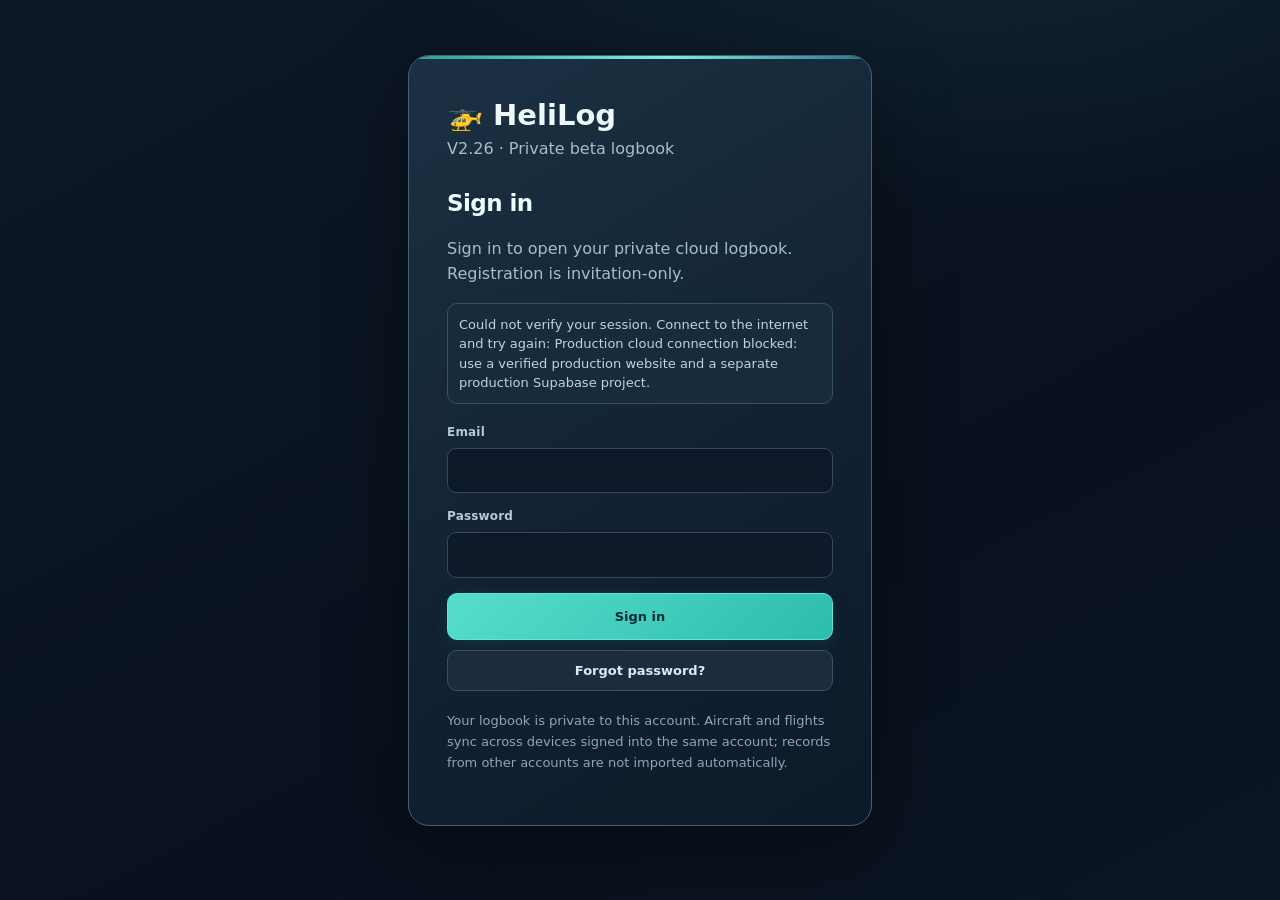
==== commit 40628e6e: "HeliLog V2.26 production candidate: clean printing and built-in user guide Promote tested V2.25 prin" ====
--- a/index.html
+++ b/index.html
@@ -11,7 +11,7 @@
 <link rel="manifest" href="./manifest.webmanifest">
 <link rel="apple-touch-icon" href="./apple-touch-icon.png">
 <link rel="icon" type="image/png" sizes="192x192" href="./icon-192.png">
-<title>HeliLog V2.24 — Private Beta Candidate</title>
+<title>HeliLog V2.26 — Private Beta Candidate</title>
 <style>
 :root{--bg:#f4f6f8;--panel:#fff;--ink:#17202a;--muted:#6b7280;--line:#e5e7eb;--dark:#111827;--soft:#eef2f7}
 *{box-sizing:border-box}body{margin:0;font-family:Inter,system-ui,Segoe UI,sans-serif;background:var(--bg);color:var(--ink)}
@@ -300,15 +300,17 @@
 }
 </style>
 <link rel="stylesheet" href="./dark-cockpit.css?v=2.20-cockpit-3" media="screen">
+<link rel="stylesheet" href="./guide.css?v=2.26" media="screen">
 </head>
 <body><div class="layout">
-<aside><div class="brand"><span class="brand-symbol" aria-hidden="true">🚁</span><span class="brand-wordmark">HeliLog</span><span class="brand-version">V2.24 · PRIVATE BETA</span></div><nav>
+<aside><div class="brand"><span class="brand-symbol" aria-hidden="true">🚁</span><span class="brand-wordmark">HeliLog</span><span class="brand-version">V2.26 · PRIVATE BETA</span></div><nav>
 <div class="nav-group-label">Flight operations</div>
 <button data-v="dashboard">▣ Dashboard</button><button data-v="logbook">▤ Logbook</button><button data-v="totals">◉ Totals</button>
 <div class="nav-group-label">Records &amp; assets</div>
 <button data-v="aircraft">🚁 Aircraft</button><button data-v="pilots">👤 Pilots</button><button data-v="endorsements">✎ Endorsements</button><button data-v="printarchive">▤ Print archive</button>
 <div class="nav-group-label">Account</div>
 <button data-v="profile">○ Profile</button><button data-v="settings">⚙ Settings</button><button data-v="testmode">⚗ Test Mode</button>
+<div class="nav-group-label">Support</div><button data-v="help">ⓘ Help &amp; Guide</button>
 </nav></aside><main id="app"></main>
 <div class="mobile">
   <button data-v="dashboard"><span class="navicon">⌂</span><span>Home</span></button>
@@ -1074,6 +1076,7 @@
     <button class="card more-link" onclick="go('profile')"><span>○</span><b>Profile</b><span class="muted">Pilot details, medical, licences and ratings</span></button>
     <button class="card more-link" onclick="go('settings')"><span>⚙</span><b>Settings</b><span class="muted">Logbook, cloud sync, backups and device</span></button>
     ${!v23AccountWorkspace()?`<button class="card more-link" onclick="go('testmode')"><span>⚗</span><b>Test Mode</b><span class="muted">Separate sandbox and safe reset</span></button>`:''}
+    <button class="card more-link" onclick="go('help')"><span>ⓘ</span><b>Help &amp; User Guide</b><span class="muted">Instructions and new features</span></button>
     <button class="card more-link" onclick="installHeliLog()"><span>▣</span><b>Install HeliLog</b><span class="muted">Home-screen / PWA setup</span></button>
   </div>
   <div id="mobilePWAStatus" class="card" style="margin-top:14px"></div>`;
@@ -2100,6 +2103,8 @@
     let instrVal=functionTime(f,'instructor');
     let cfg=cfgFor(f);
 
+    // Historical archives retain their stored PIC wording; new PIC/SOLO
+    // records use SELF. This note belongs in JS, never in the HTML table.
     return `<tr class="flight-row">
       <td>${displayDate(f.date)}</td>
       <td>${htmlEscape(f.dep||'')}</td>
@@ -2118,8 +2123,6 @@
           <td class="num">${flightPilotConfig(f)==='multi'?'':fmt(f.mins||0)}</td>
           <td class="num">${flightPilotConfig(f)==='multi'?fmt(f.mins||0):''}</td>`}
       <td class="num">${fmt(f.mins||0)}</td>
-      // For historical printed records, the original stored PIC value is
-      // retained to keep reprints unchanged. New PIC/SOLO flights store SELF.
       <td class="pic-name">${htmlEscape(f.picName||'')}</td>
 
       <td class="num">${Number(f.takeoffDay||0)||''}</td>
@@ -5439,6 +5442,219 @@
   save();
   profile();
 }
+/* V2.26. Maintain topic instructions and release updates here. */
+const HELILOG_GUIDE_TOPICS=[
+  {
+    "category": "Start here",
+    "title": "First-time setup",
+    "summary": "Prepare your profile, aircraft and first entry.",
+    "steps": [
+      "Sign in and check your name, licence and authority in Profile.",
+      "Add your helicopter in Aircraft, using its registration and ICAO type designator.",
+      "Add other commanders or instructors under Pilots when relevant.",
+      "Enter a flight, review it in Logbook and wait for the cloud indicator to show Synced."
+    ],
+    "route": "profile",
+    "action": "Open profile"
+  },
+  {
+    "category": "Start here",
+    "title": "Aircraft and pilot profiles",
+    "summary": "Save details that can be reused between flights.",
+    "steps": [
+      "In Aircraft, enter registration, manufacturer, model, ICAO type and engine configuration.",
+      "Engine configuration is assigned by helicopter; single-/multi-pilot configuration is chosen for each flight.",
+      "In Pilots, save the people who can be selected as PIC or endorse records.",
+      "Verify the correct aircraft and commander for every new flight."
+    ],
+    "route": "aircraft",
+    "action": "Manage aircraft"
+  },
+  {
+    "category": "Flights",
+    "title": "Quick Flight Entry",
+    "summary": "Log a routine flight using the shorter form.",
+    "steps": [
+      "On mobile tap Flight, or use Quick flight from the dashboard.",
+      "Review aircraft and departure/arrival locations and enter the correct flight date.",
+      "Enter both times in UTC (24-hour HH:mm or HHmm).",
+      "Choose pilot function, operational conditions, take-offs and remarks, then Save.",
+      "Use Full details for extra fields; switching keeps values you already entered."
+    ],
+    "route": "quickadd",
+    "action": "Open Quick Flight"
+  },
+  {
+    "category": "Flights",
+    "title": "Full flight entry and editing",
+    "summary": "Detailed entries, PIC names and protected corrections.",
+    "steps": [
+      "Use Full entry for pilot configuration, independent landing counts and specialist times.",
+      "For PIC/SOLO, HeliLog records SELF in the Name of PIC field; for other functions select the actual PIC.",
+      "Edit unarchived records from Logbook.",
+      "Archived pages are protected. Propose a correction and use the required addendum process rather than changing a signed page."
+    ],
+    "route": "logbook",
+    "action": "Open logbook"
+  },
+  {
+    "category": "Flights",
+    "title": "UTC and automatic night time",
+    "summary": "How night minutes are estimated and overridden.",
+    "steps": [
+      "Enter flight times in UTC and confirm the flight date, especially across midnight.",
+      "Night time uses civil twilight and location reference coordinates; it is an estimate.",
+      "Known ICAO airport coordinates can be looked up. Add custom helipads in Settings → Aerodromes & Helipads.",
+      "Uncheck automatic night calculation to enter night minutes manually when necessary.",
+      "Always follow the applicable authority’s definition of night and verify results independently."
+    ],
+    "route": "locations",
+    "action": "Aerodromes & Helipads"
+  },
+  {
+    "category": "Review",
+    "title": "Search, filters and flight totals",
+    "summary": "Review flights, PIC, Dual, IFR/Night and other experience.",
+    "steps": [
+      "Use Logbook to search by route, registration, remarks and other fields.",
+      "Apply date and operation filters; the filtered totals reflect your selection.",
+      "Open Totals for PIC, Co-pilot, Dual, aircraft engine and pilot-configuration breakdowns.",
+      "Historical paper logbook time can be entered as brought-forward totals in Settings.",
+      "Review all totals against original documents before using them in official applications."
+    ],
+    "route": "totals",
+    "action": "View totals"
+  },
+  {
+    "category": "Review",
+    "title": "Export, PDF and Print Archive",
+    "summary": "Understand the difference between a PDF copy and archived logbook pages.",
+    "steps": [
+      "On the desktop website, use Logbook → Export for CSV or a printable PDF copy.",
+      "Exporting a PDF does not create numbered, permanently archived pages.",
+      "Use Print Archive in a web browser to review and confirm continuous numbered pages and cumulative totals.",
+      "Keep signed records safely; if archived records require changes, use an addendum or correction workflow."
+    ],
+    "route": "logbook",
+    "action": "Open logbook"
+  },
+  {
+    "category": "Review",
+    "title": "Endorsements and signatures",
+    "summary": "Instructor/examiner memoranda and separately archived endorsements.",
+    "steps": [
+      "Save an instructor or examiner under Pilots before creating an endorsement when needed.",
+      "Under Endorsements, enter the date, title, wording and optional related rating.",
+      "Review the endorsing person's details and explicitly sign the individual endorsement.",
+      "Print and archive endorsement pages through the web browser; signed records have a correction trail."
+    ],
+    "route": "endorsements",
+    "action": "Open endorsements"
+  },
+  {
+    "category": "Cloud & safety",
+    "title": "Cloud sync and offline flights",
+    "summary": "Read the compact sync indicator and protect pending changes.",
+    "steps": [
+      "The cloud pill indicates Synced, pending changes, offline status or a sync issue. Tap it for details.",
+      "Flights may be entered offline. Reconnect and allow synchronization before using another device.",
+      "Resolve any reported conflicts carefully; do not assume one device always has the correct record.",
+      "Do not clear browser or app storage while records are pending or troubleshooting sync."
+    ],
+    "route": "cloud",
+    "action": "Cloud account"
+  },
+  {
+    "category": "Cloud & safety",
+    "title": "Backups and recovery",
+    "summary": "Preserve a safe copy of your logbook and signed records.",
+    "steps": [
+      "Settings → Backups shows available backup, verification and recovery functions.",
+      "Keep downloaded packages securely: they may include personal details and signatures.",
+      "Cloud recovery can verify a package without permitting it to overwrite your synced history.",
+      "Avoid resetting the app or deleting storage before preserving records or consulting support."
+    ],
+    "route": "backups",
+    "action": "Backup & recovery"
+  },
+  {
+    "category": "Cloud & safety",
+    "title": "Profile, qualifications and settings",
+    "summary": "Manage identity, licences, medical details and operating locations.",
+    "steps": [
+      "Profile stores pilot identity, medical dates, licences and ratings.",
+      "Settings contains aircraft-related operating sites, cloud account management, backups and brought-forward totals.",
+      "Medical and rating dates are informational records only; HeliLog does not certify currency or regulatory validity.",
+      "Review the Help guide again whenever a new version introduces features."
+    ],
+    "route": "settings",
+    "action": "Open settings"
+  }
+];
+const HELILOG_GUIDE_UPDATES=[
+  {
+    "v": "V2.26",
+    "name": "Help & User Guide",
+    "detail": "A searchable in-app guide and release notes."
+  },
+  {
+    "v": "V2.25",
+    "name": "Print preview cleanup",
+    "detail": "Removed repeated internal text from export and archive printouts."
+  },
+  {
+    "v": "V2.24",
+    "name": "Universal forms",
+    "detail": "Examples no longer assume a particular country or helicopter type."
+  },
+  {
+    "v": "V2.23",
+    "name": "Quick Flight Entry",
+    "detail": "Compact entry mode with Full details when needed."
+  },
+  {
+    "v": "V2.19",
+    "name": "UTC & aerodrome tools",
+    "detail": "Clear UTC labels and operating-site coordinate management."
+  },
+  {
+    "v": "V2.18",
+    "name": "Automatic night minutes",
+    "detail": "Civil-twilight estimate with manual override."
+  }
+];
+function helpGuideSearch(){
+ const query=String(document.getElementById('helpSearch')?.value||'').trim().toLowerCase();let shown=0;
+ document.querySelectorAll('[data-help-topic]').forEach(el=>{const visible=String(el.textContent||'').toLowerCase().includes(query);el.hidden=!visible;if(visible){shown++;if(query)el.open=true;}});
+ const result=document.getElementById('helpSearchResults');if(result)result.textContent=shown+' topic'+(shown===1?'':'s')+(query?' found':'');
+ const empty=document.getElementById('helpNoResults');if(empty)empty.hidden=shown!==0;
+}
+function helpGuideExpand(open){
+ document.querySelectorAll('[data-help-topic]').forEach(el=>{if(!el.hidden)el.open=!!open;});
+}
+function helpGuide(){
+ const html=HELILOG_GUIDE_TOPICS.map(topic=>`<details class="card guide-topic" data-help-topic>
+  <summary><span class="guide-topic-label"><small>${htmlEscape(topic.category)}</small><b>${htmlEscape(topic.title)}</b><span class="muted">${htmlEscape(topic.summary)}</span></span><span class="guide-chevron" aria-hidden="true">⌄</span></summary>
+  <div class="guide-topic-body"><ol>${topic.steps.map(step=>`<li>${htmlEscape(step)}</li>`).join('')}</ol><div class="guide-topic-actions"><button class="btn" type="button" onclick="go('${topic.route}')">${htmlEscape(topic.action)} →</button></div></div>
+ </details>`).join('');
+ app.innerHTML=header('Help & User Guide','Learn the essentials and find instructions for every part of HeliLog')+
+ `<section class="card guide-intro"><span class="guide-eyebrow">GETTING STARTED</span><h2>New to HeliLog?</h2><p class="muted">Start with your pilot profile, add your aircraft, enter a flight and check that it is synced.</p>
+  <div class="guide-first-steps">
+   <button onclick="go('profile')"><span>01</span><b>Profile</b><small>Check your identity</small></button>
+   <button onclick="go('aircraft')"><span>02</span><b>Aircraft</b><small>Save a helicopter</small></button>
+   <button onclick="go('quickadd')"><span>03</span><b>Quick flight</b><small>Log a flight</small></button>
+   <button onclick="go('logbook')"><span>04</span><b>Logbook</b><small>Review & sync</small></button>
+  </div>
+ </section>
+ <section class="guide-library"><div class="guide-library-head"><div><h2>Browse instructions</h2><p class="muted">Search by task, or expand a topic for detailed steps.</p></div>
+ <div class="guide-actions"><button class="btn" onclick="helpGuideExpand(true)">Expand all</button><button class="btn" onclick="helpGuideExpand(false)">Collapse all</button></div></div>
+ <label for="helpSearch" class="guide-search-label">Search instructions</label><input id="helpSearch" class="guide-search" type="search" placeholder="Try: UTC, PIC, archive, backup…" oninput="helpGuideSearch()" autocomplete="off">
+ <div class="mini" id="helpSearchResults" role="status" aria-live="polite">${HELILOG_GUIDE_TOPICS.length} topics</div>
+ <div class="guide-topics">${html}</div><div id="helpNoResults" class="card" hidden>No matching topics. Try another keyword.</div></section>
+ <section class="card guide-updates"><h2>What's new</h2><p class="muted">We update this guide when HeliLog gains new features.</p>
+ ${HELILOG_GUIDE_UPDATES.map(x=>`<div class="guide-update"><span class="guide-version">${htmlEscape(x.v)}</span><div><b>${htmlEscape(x.name)}</b><div class="muted">${htmlEscape(x.detail)}</div></div></div>`).join('')}</section>
+ <p class="guide-disclaimer">HeliLog helps maintain records. Pilots remain responsible for accurate entries and meeting the rules of their competent authority.</p>`;
+}
 document.addEventListener('keydown',function(e){
   if(e.key==='Escape'){closeDeleteModal();closeImportModal();closeExportModal();}
 });
@@ -5478,8 +5694,8 @@
   }
   try{
     if(v!=='add'&&v!=='quickadd') editingFlightId=null;
-    ({dashboard,logbook,add,quickadd:quickAdd,aircraft,pilots,endorsements,printarchive,endorsementarchive:v2EndorsementArchive,totals,profile,settings,locations:v219LocationsPage,backups,cloud,testmode,mobilemore}[v]||dashboard)();
-    let moreViews=['mobilemore','aircraft','pilots','endorsements','endorsementarchive','totals','profile','settings','locations','backups','cloud','testmode'];
+    ({dashboard,logbook,add,quickadd:quickAdd,aircraft,pilots,endorsements,printarchive,endorsementarchive:v2EndorsementArchive,totals,profile,settings,locations:v219LocationsPage,backups,cloud,testmode,mobilemore,help:helpGuide}[v]||dashboard)();
+    let moreViews=['mobilemore','aircraft','pilots','endorsements','endorsementarchive','totals','profile','settings','locations','backups','cloud','testmode','help'];
     document.querySelectorAll('[data-v]').forEach(b=>{
       let active=b.dataset.v===v || (b.dataset.v==='quickadd'&&v==='add') || (b.dataset.v==='settings' && (v==='cloud'||v==='backups'||v==='locations')) || (b.dataset.v==='mobilemore' && moreViews.includes(v));
       b.classList.toggle('on',active);
--- a/guide.css
+++ b/guide.css
@@ -0,0 +1,37 @@
+@media screen {
+.guide-intro{margin-bottom:25px;padding:24px;background:linear-gradient(130deg,#173441,#152638 72%);border-color:#37656e}
+.guide-eyebrow{font-size:11px;font-weight:800;letter-spacing:.12em;color:#6ee3d2}
+.guide-intro h2{margin:8px 0}.guide-intro p{margin:0 0 18px}
+.guide-first-steps{display:grid;grid-template-columns:repeat(4,minmax(0,1fr));gap:10px}
+.guide-first-steps button{display:flex;flex-direction:column;align-items:flex-start;text-align:left;gap:5px;background:#102638;border:1px solid #35596b;border-radius:11px;color:#f0f9ff;min-height:105px;padding:14px}
+.guide-first-steps button:hover{border-color:#64d8cb;background:#1a3745}
+.guide-first-steps button span{color:#7de8d9;font-size:12px;font-weight:800}
+.guide-first-steps button b{font-size:15px}.guide-first-steps button small{color:#abc0d2;font-size:12px}
+.guide-library-head{display:flex;align-items:end;justify-content:space-between;gap:10px;flex-wrap:wrap;margin-bottom:16px}
+.guide-library-head h2{margin:0 0 4px}.guide-library-head p{margin:0}
+.guide-actions{display:flex;gap:6px;flex-wrap:wrap}
+.guide-search-label{display:block;font-size:12px;font-weight:700;color:#b4cfda;margin:0 0 8px}
+.guide-search{display:block;width:100%;background:#0e1a2a;color:#f4faff;border:1px solid #3a546a;border-radius:10px;padding:12px 14px;font-size:15px}
+.guide-search::placeholder{color:#8ca2b3}
+#helpSearchResults{margin:10px 0 13px}
+.guide-topics{display:grid;gap:10px}
+.guide-topic{padding:0;overflow:hidden;margin:0}
+.guide-topic[hidden],#helpNoResults[hidden]{display:none!important}
+.guide-topic summary{display:flex;align-items:center;justify-content:space-between;gap:14px;padding:16px 19px;cursor:pointer;list-style:none}
+.guide-topic summary::-webkit-details-marker{display:none}
+.guide-topic summary:hover{background:rgba(48,114,129,.13)}
+.guide-topic-label{display:flex;flex-direction:column;gap:4px}
+.guide-topic-label small{color:#68daca;font-size:10px;letter-spacing:.09em;text-transform:uppercase;font-weight:800}
+.guide-topic-label b{font-size:16px}.guide-topic-label .muted{font-size:13px}
+.guide-chevron{font-size:20px;color:#a4bbc9;transition:transform .12s}
+.guide-topic[open] .guide-chevron{transform:rotate(180deg)}
+.guide-topic-body{border-top:1px solid var(--line);padding:10px 19px 18px}
+.guide-topic-body ol{padding-left:22px;line-height:1.6;margin:6px 0 14px}
+.guide-topic-body li{margin-bottom:9px;padding-left:3px}
+.guide-updates{margin-top:24px}.guide-updates h2{margin:0 0 6px}.guide-updates p{margin:0 0 10px}
+.guide-update{display:flex;align-items:flex-start;gap:12px;padding:12px 0;border-top:1px solid var(--line)}
+.guide-update .muted{font-size:12px;margin-top:3px}
+.guide-version{padding:4px 7px;border:1px solid #388e84;background:#194a47;border-radius:6px;color:#a9f5e9;font-size:11px;font-weight:800}
+.guide-disclaimer{color:var(--muted);font-size:12px;line-height:1.5;margin:16px 0 30px}
+@media(max-width:700px){.guide-first-steps{grid-template-columns:repeat(2,minmax(0,1fr))}.guide-intro{padding:17px}.guide-topic summary{padding:14px}.guide-topic-body{padding:10px 14px 15px}.guide-actions .btn{font-size:12px;padding:8px}}
+}
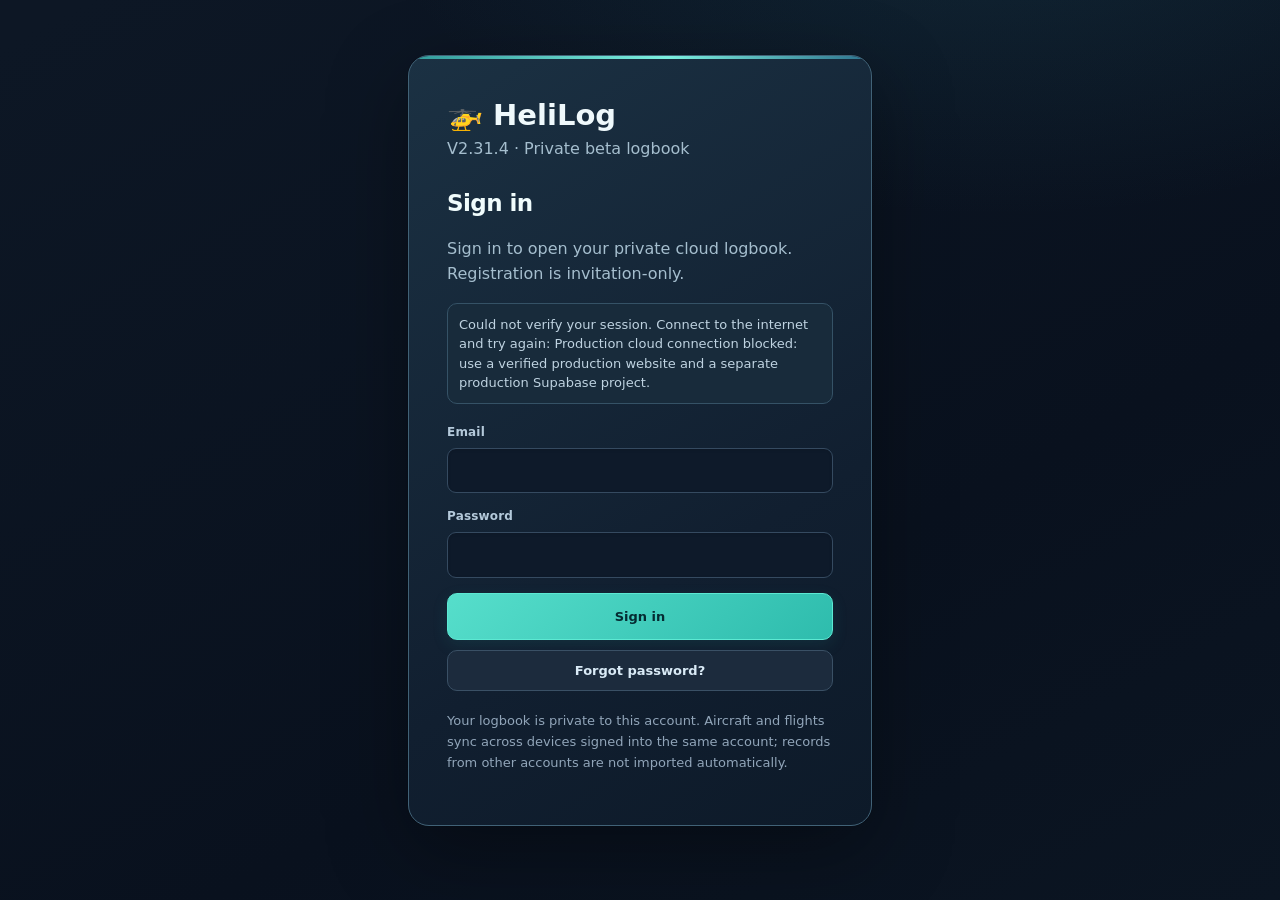
==== commit 4c3388af: "HeliLog V2.31.4 production candidate: promote verified test release with isolated production cloud c" ====
--- a/index.html
+++ b/index.html
@@ -11,7 +11,7 @@
 <link rel="manifest" href="./manifest.webmanifest">
 <link rel="apple-touch-icon" href="./apple-touch-icon.png">
 <link rel="icon" type="image/png" sizes="192x192" href="./icon-192.png">
-<title>HeliLog V2.26 — Private Beta Candidate</title>
+<title>HeliLog V2.31.4 — Private Beta Candidate</title>
 <style>
 :root{--bg:#f4f6f8;--panel:#fff;--ink:#17202a;--muted:#6b7280;--line:#e5e7eb;--dark:#111827;--soft:#eef2f7}
 *{box-sizing:border-box}body{margin:0;font-family:Inter,system-ui,Segoe UI,sans-serif;background:var(--bg);color:var(--ink)}
@@ -298,12 +298,181 @@
   #flightForm.quick-entry-active .quick-entry-advanced {display:none!important}
   #flightForm.quick-entry-active .section-title {margin-top:18px}
 }
+
+
+/* V2.31.4: eliminate accidental page dragging only when compact Quick fits.
+ * The JS removes this class before text keyboard interaction or overflow.
+ * position:fixed prevents iOS standalone rubber-band scrolling (overflow:
+ * hidden alone is insufficient on some Safari versions).
+ */
+@media screen and (max-width:850px) {
+  html.helilog-quick-scroll-locked,
+  html.helilog-quick-scroll-locked body {
+    overflow-y:hidden!important;
+    overscroll-behavior-y:none;
+  }
+  html.helilog-quick-scroll-locked body {
+    position:fixed;
+    inset:0;
+    width:100%;
+    height:100%;
+  }
+}
+
+/* V2.31: condensed Quick Flight view. Same controls, IDs and save path as Full. */
+@media screen {
+  #flightForm.quick-entry-active {
+    max-width:800px;
+    gap:8px;
+    padding:12px;
+  }
+  #flightForm.quick-entry-active .section-title,
+  #flightForm.quick-entry-active .quick-entry-description,
+  #flightForm.quick-entry-active .quick-entry-hint,
+  #flightForm.quick-entry-active .field > .mini,
+  #flightForm.quick-entry-active #nightCalcStatus {
+    display:none!important;
+  }
+  #flightForm.quick-entry-active .formgrid {
+    grid-template-columns:repeat(2,minmax(0,1fr));
+    gap:8px 10px;
+  }
+  #flightForm.quick-entry-active .field {min-width:0;}
+  #flightForm.quick-entry-active .field > label:first-child {
+    font-size:12px;
+    margin-bottom:3px;
+    line-height:1.2;
+  }
+  #flightForm.quick-entry-active .quick-entry-switch {
+    display:grid;
+    grid-template-columns:1fr 1fr;
+    gap:8px;
+    margin:0;
+  }
+  #flightForm.quick-entry-active .quick-entry-switch .btn {
+    flex:auto;
+    max-width:none;
+    padding:7px 10px;
+    min-height:36px;
+  }
+  #flightForm.quick-entry-active .field input:not([type=checkbox]):not([type=radio]),
+  #flightForm.quick-entry-active .field select {
+    min-height:40px;
+    padding:7px 9px;
+  }
+  #flightForm.quick-entry-active .timewrap input[type=text]{padding-right:36px;}
+  #flightForm.quick-entry-active .timebtn{width:30px;height:30px;top:4px;right:4px;}
+  #flightForm.quick-entry-active.quick-pic-self .quick-pic-field {display:none!important;}
+  #flightForm .quick-self-pic-note {display:none;}
+  #flightForm.quick-entry-active.quick-pic-self .quick-self-pic-note {
+    display:block;font-size:11px;line-height:1.25;color:var(--muted);
+  }
+  #flightForm .quick-night-label {display:none;}
+  #flightForm.quick-entry-active .full-night-label {display:none;}
+  #flightForm.quick-entry-active .quick-night-label {display:inline;}
+  #flightForm.quick-entry-active .quick-flight-conditions .field label.mini {
+    margin:4px 0 0!important;
+    gap:5px!important;
+    font-size:11px;
+    line-height:1.2;
+  }
+  #flightForm.quick-entry-active #nightAuto {width:16px;height:16px;min-height:16px;flex:0 0 16px;}
+  #flightForm .quick-entry-extras-switch {display:none;}
+  #flightForm.quick-entry-active .quick-entry-extras-switch {display:block;}
+  #flightForm.quick-entry-active .quick-entry-extras-switch .btn {
+    min-height:32px;padding:5px 9px;font-size:12px;width:100%;text-align:left;
+  }
+  #flightForm.quick-entry-active:not(.quick-entry-extra-open) .quick-entry-optional {display:none!important;}
+  #flightForm.quick-entry-active.quick-entry-extra-open .quick-entry-optional {display:flex;}
+  #flightForm.quick-entry-active.quick-entry-extra-open .field.quick-entry-optional {display:block;}
+  #flightForm .quick-entry-night-note {display:none;}
+  #flightForm.quick-entry-active .quick-entry-night-note:not([hidden]) {
+    display:block;
+    padding:7px 9px;
+    border:1px solid #c88d42;
+    border-radius:8px;
+    font-size:12px;
+    line-height:1.3;
+    color:var(--ink);
+    background:var(--soft);
+  }
+  #flightForm.quick-entry-active .actions {
+    margin:0 -12px -12px;
+    padding:8px 12px 12px;
+    gap:8px;
+    background:var(--panel);
+  }
+  #flightForm.quick-entry-active .quick-entry-cancel {display:none;}
+  #flightForm.quick-entry-active #saveFlightBtn {width:100%;min-height:43px;}
+}
+@media screen and (max-width:850px) {
+  /* V2.31.2: keep Quick Entry at the top as in V2.31.
+     Allow a little more space under the iOS translucent status bar so the
+     title and sync controls render on unobscured, crisp page content. */
+  main:has(#flightForm.quick-entry-active) {
+    display:block;
+    padding:calc(14px + env(safe-area-inset-top)) 9px calc(88px + env(safe-area-inset-bottom));
+  }
+  main:has(#flightForm.quick-entry-active) .top {
+    margin-top:0;
+    -webkit-backdrop-filter:none;
+    backdrop-filter:none;
+    filter:none;
+    flex-direction:row;
+    flex-wrap:nowrap;
+    align-items:center;
+    margin-bottom:7px;
+    padding:0 0 7px;
+    gap:8px;
+  }
+  main:has(#flightForm.quick-entry-active) .top h1 {
+    font-size:19px;
+    line-height:1.15;
+  }
+  main:has(#flightForm.quick-entry-active) .top .sub {display:none;}
+  main:has(#flightForm.quick-entry-active) .top>div:last-child:not(:first-child) {width:auto;}
+  main:has(#flightForm.quick-entry-active) .top .btn {padding:6px 9px;min-height:34px;}
+  #flightForm.quick-entry-active {
+    gap:6px;
+    padding:9px;
+    border-radius:11px;
+  }
+  #flightForm.quick-entry-active .formgrid {gap:6px 8px;}
+  #flightForm.quick-entry-active .field > label:first-child {
+    margin-bottom:2px;
+    font-size:11px;
+  }
+  #flightForm.quick-entry-active .field input:not([type=checkbox]):not([type=radio]),
+  #flightForm.quick-entry-active .field select {
+    min-height:38px;
+    padding:5px 7px;
+    font-size:16px;
+  }
+  #flightForm.quick-entry-active .quick-entry-switch .btn {min-height:33px;padding:5px 8px;}
+  #flightForm.quick-entry-active .timebtn{top:3px;right:3px;}
+  #flightForm.quick-entry-active .actions {
+    position:sticky;
+    z-index:15;
+    bottom:calc(64px + env(safe-area-inset-bottom));
+    margin:0 -9px -9px;
+    padding:7px 9px 8px;
+    box-shadow:0 -5px 14px rgba(0,0,0,.12);
+  }
+  body.keyboard-open #flightForm.quick-entry-active .actions {position:static;}
+  /* No bottom anchoring or fixed-height viewport; the form is naturally
+     scrollable when the keyboard opens, including on small iPhones. */
+}
+}
+@media screen and (max-width:360px) {
+  #flightForm.quick-entry-active .formgrid {gap:5px;}
+  #flightForm.quick-entry-active .field > label:first-child {font-size:10px;}
+}
 </style>
 <link rel="stylesheet" href="./dark-cockpit.css?v=2.20-cockpit-3" media="screen">
-<link rel="stylesheet" href="./guide.css?v=2.26" media="screen">
+<link rel="stylesheet" href="./guide.css?v=2.29" media="screen">
 </head>
 <body><div class="layout">
-<aside><div class="brand"><span class="brand-symbol" aria-hidden="true">🚁</span><span class="brand-wordmark">HeliLog</span><span class="brand-version">V2.26 · PRIVATE BETA</span></div><nav>
+<aside><div class="brand"><span class="brand-symbol" aria-hidden="true">🚁</span><span class="brand-wordmark">HeliLog</span><span class="brand-version">V2.31.4 · PRIVATE BETA</span></div><nav>
 <div class="nav-group-label">Flight operations</div>
 <button data-v="dashboard">▣ Dashboard</button><button data-v="logbook">▤ Logbook</button><button data-v="totals">◉ Totals</button>
 <div class="nav-group-label">Records &amp; assets</div>
@@ -384,6 +553,7 @@
 <script src="./night-calculation.js?v=2.19-locations-1"></script>
 <script src="./aerodrome-lookup.js?v=2.19-locations-1"></script>
 <script src="./print.js"></script>
+<script src="./prearchive-review.js?v=2.29.1"></script>
 <script src="./endorsement-bridge.js"></script>
 <script src="./endorsement-ui.js"></script>
 <script src="./cloud-config.js?v=2.19-locations-1"></script>
@@ -892,10 +1062,15 @@
   return [String(f?.remarks||'').trim(),specialOpsAnnotation(f)].filter(Boolean).join(' | ');
 }
 function specialisedTotals(){
+  const previous=S.broughtForward?.specialOps||{};
   return SPECIAL_OPS.map(op=>{
     const flights=effectiveFlights().filter(f=>Object.prototype.hasOwnProperty.call(f.specialOps||{},op.code));
-    return {...op,flights:flights.length,minutes:flights.reduce((n,f)=>n+Number(f.specialOps[op.code]||0),0)};
-  }).filter(e=>e.flights);
+    const recordedMinutes=flights.reduce((n,f)=>n+Number(f.specialOps[op.code]||0),0);
+    const historical=Number(previous?.[op.code]||0);
+    const previousMinutes=Number.isSafeInteger(historical)&&historical>=0?historical:0;
+    return {...op,flights:flights.length,previousMinutes,recordedMinutes,
+      minutes:previousMinutes+recordedMinutes};
+  }).filter(e=>e.flights||e.previousMinutes>0);
 }
 function broughtForwardInputMinutes(v){return Number(v||0)>0?fmt(Number(v)):'';
 }
@@ -1426,6 +1601,18 @@
     if(sig){
       if(seenSignatures.has(sig))warnings.push('Possible duplicate flights: '+seenSignatures.get(sig)+' and '+f.id+' ('+f.date+').');
       else seenSignatures.set(sig,f.id);
+    }
+  }
+  // Historical specialised operations are subtotals within brought-forward
+  // flight time, not new flight entries or additional flying hours.
+  if(data.broughtForward?.specialOps!==undefined){
+    const ops=data.broughtForward.specialOps;
+    const overall=Number(data.broughtForward.total||0);
+    if(!ops||typeof ops!=='object'||Array.isArray(ops))
+      errors.push('Previous specialised-operation totals are malformed.');
+    else for(const [code,mins] of Object.entries(ops)){
+      if(!SPECIAL_OP_KEYS.has(code)||!Number.isSafeInteger(mins)||mins<0||mins>overall)
+        errors.push('Previous specialised operation '+code+' must contain whole, non-negative minutes not exceeding brought-forward flight time.');
     }
   }
   const rawCorrections=data.printArchive?.corrections;
@@ -2611,7 +2798,7 @@
   const n=Number(value);
   if(!Number.isSafeInteger(n)||n<1)return;
   selectedArchivePageCount=n;
-  pendingArchivePreview=null; // A preview must match exactly the selected flight set.
+  pendingArchivePreview=null;pendingArchiveReview=null; // Review and preview must match this exact page selection.
   printarchive();
 }
 function archiveRange(d){
@@ -2652,14 +2839,110 @@
   }
   S.printArchive.firstPage=page;
   S.printArchive.paperReference=String(document.getElementById('archivePaperRef')?.value||'').trim().slice(0,120);
-  pendingArchivePreview=null;
+  pendingArchivePreview=null;pendingArchiveReview=null;
   save();
   printarchive();
+}
+
+/* V2.29: this is an acknowledgement of one exact proposed batch only.
+ * Never store a review decision in the logbook or the signed archive.
+ */
+let pendingArchiveReview=null;
+function v229ArchiveReviewed(draft=nextArchiveDraft()){
+ return !!pendingArchiveReview && pendingArchiveReview===JSON.stringify(draft);
+}
+/* V2.31.3: transient return navigation, never persisted or confused with
+ * signed review acknowledgement. The exact batch controls checkbox restore. */
+let v229ReviewReturn=null;
+function v229OpenReviewFlight(id,issueIndex){
+ if(!(S.flights||[]).some(f=>f.id===id))return;
+ v229ReviewReturn={
+  flightId:id,
+  draft:JSON.stringify(nextArchiveDraft()),
+  checked:!!document.getElementById('v229Acknowledge')?.checked,
+  issueIndex:Number.isSafeInteger(issueIndex)?issueIndex:null
+ };
+ flight(id);
+}
+function v229CanReturnToReview(id){
+ return location.hash==='#archivereview'&&
+   !!v229ReviewReturn&&v229ReviewReturn.flightId===id;
+}
+function v229ReturnToReview(){
+ const context=v229ReviewReturn;
+ if(!context)return go('archivereview');
+ const sameDraft=context.draft===JSON.stringify(nextArchiveDraft());
+ v229ReviewReturn=null;
+ go('archivereview');
+ // Only a read-only visit can retain the checkbox and highlighted finding.
+ // Any changed flight/page/totals must be acknowledged again.
+ const checkbox=document.getElementById('v229Acknowledge');
+ if(!checkbox)return;
+ checkbox.checked=!!sameDraft&&!!context.checked;
+ if(sameDraft&&context.issueIndex!==null){
+  const issue=document.getElementById('v229-review-issue-'+context.issueIndex);
+  issue?.scrollIntoView?.({block:'start'});
+ }
+}
+function v229PreArchiveReview(){
+ if(v23PreventUnsupportedArchive()||isStandaloneApp())return;
+ const draft=nextArchiveDraft();
+ if(!draft.flights.length){go("printarchive");return;}
+ if(!window.HeliLogV29Review?.evaluate)
+  throw Error("Pre-archive review module unavailable. Reopen HeliLog online; do not print or archive.");
+ const report=window.HeliLogV29Review.evaluate({draft,allFlights:S.flights,people:S.people});
+ const issueHtml=report.issues.map((issue,issueIndex)=>{
+  const heading=issue.severity==="critical"?"Check carefully":"Check if applicable";
+  const related=issue.otherFlightId?
+   ' · Related record '+htmlEscape(issue.otherFlightId):'';
+  const primary=issue.flightId&&(S.flights||[]).some(f=>f.id===issue.flightId)?
+   '<button class="btn" type="button" onclick="v229OpenReviewFlight('+
+    htmlEscape(JSON.stringify(issue.flightId))+','+issueIndex+')">View entry</button>':'';
+  const other=issue.otherFlightId&&(S.flights||[]).some(f=>f.id===issue.otherFlightId)?
+   '<button class="btn" type="button" onclick="v229OpenReviewFlight('+
+    htmlEscape(JSON.stringify(issue.otherFlightId))+','+issueIndex+')">View related entry</button>':'';
+  return '<div class="card" id="v229-review-issue-'+issueIndex+'" style="margin-top:9px;border-left:3px solid '+
+     (issue.severity==="critical"?'#b42318':'#dd9b2b')+'">'+
+    '<b>'+heading+' · '+htmlEscape(issue.code.replace(/-/g," "))+'</b>'+
+    (issue.flightId?'<div class="mini">'+htmlEscape(issue.date||"Undated")+
+     ' · '+htmlEscape(issue.flightId)+htmlEscape(related)+'</div>':'<div class="mini">Batch totals</div>')+
+    '<p>'+htmlEscape(issue.message)+'</p>'+
+    ((primary||other)?'<div class="actions">'+primary+other+'</div>':'')+'</div>';
+ }).join('');
+ app.innerHTML=header("Pre-archive flight review",
+  "Read-only checks for the exact flights and pages you are about to print.",
+  '<button type="button" class="btn" onclick="go(\'printarchive\')">← Print archive</button>')+
+  '<div class="card"><h2>'+htmlEscape(draft.id)+' · '+htmlEscape(archiveRange(draft))+'</h2>'+
+  '<p>'+report.entries+' selected logbook entries. Recorded actual time '+fmt(draft.flightTotals.total)+
+  ' · simulator '+fmt(draft.flightTotals.std)+'.</p>'+
+  '<div class="grid stats"><div class="card"><div class="label">Check carefully</div><div class="big">'+
+   report.critical+'</div></div><div class="card"><div class="label">Advisories</div><div class="big">'+
+   report.advisory+'</div></div></div>'+
+  '<p class="mini">Possible duplicates are checked against the entire electronic logbook, including previously archived flights. Warnings are review prompts—not proof of an error. Overnight UTC flight times are supported. No entry, total, signature or cloud record was changed.</p>'+
+  '</div>'+
+  (issueHtml||'<div class="card" style="margin-top:14px"><h2>No potential problems detected</h2><p>Review the original flight records and the printed pages nonetheless. Automated checks cannot confirm every operational detail.</p></div>')+
+  '<div class="card" style="margin-top:15px"><h2>Review acknowledgement</h2>'+
+  '<p>Correct any mistakes by opening the relevant entry and editing it in the usual workflow. Otherwise you may continue with intentional or explained exceptions. Do not modify signed or archived records here.</p>'+
+  '<label style="display:flex;gap:10px;align-items:flex-start;margin:12px 0"><input type="checkbox" id="v229Acknowledge" style="margin-top:4px"> '+
+  '<span>I reviewed these findings and the selected flight records. I understand that this review does not certify accuracy and does not modify any record.</span></label>'+
+  '<button type="button" class="btn primary" onclick="v229AcceptReview()">Continue to print archive</button>'+
+  '<div class="mini" style="margin-top:9px">If the selected pages or any entry changes, the review must be repeated. Printing remains separate from confirming signed paper pages.</div>'+
+  '</div>';
+}
+function v229AcceptReview(){
+ if(!document.getElementById("v229Acknowledge")?.checked){
+  alert("Please review the findings and tick the acknowledgement before continuing.");return;
+ }
+ const draft=nextArchiveDraft();
+ if(!draft.flights.length){alert("There are no flights to review.");return;}
+ pendingArchiveReview=JSON.stringify(draft);
+ go("printarchive");
 }
 function previewNextArchive(){
   if(isInstalledTouchApp())return;
   const draft=nextArchiveDraft();
   if(!draft.flights.length){alert('There are no new flights to archive.');return;}
+  if(!v229ArchiveReviewed(draft)){go("archivereview");return;}
   // Preview opens a printable PDF. This DOES NOT mark any flight as printed.
   const opened=exportPrintableLogbook({
     flights:draft.flights,openingTotals:draft.openingTotals,firstPage:draft.firstPage,
@@ -2685,6 +2968,10 @@
     alert('Preview and print the new pages first. Nothing has been archived yet.');return;
   }
   const draft=nextArchiveDraft();
+  if(!v229ArchiveReviewed(draft)){
+    alert("The reviewed flight batch changed. Review the current pages before confirming any archive.");
+    pendingArchivePreview=null;go("archivereview");return;
+  }
   if(JSON.stringify(draft)!==pendingArchivePreview){
     pendingArchivePreview=null;
     alert('Flights, aircraft or opening balances changed since the preview. Generate a new print preview before confirming.');
@@ -2734,7 +3021,7 @@
     alert('Could not save the confirmed print archive. Your pages have NOT been marked archived. Export a full backup and check available browser storage before trying again. '+String(e.message||e));
     return;
   }
-  pendingArchivePreview=null;
+  pendingArchivePreview=null;pendingArchiveReview=null;
   selectedArchivePageCount=null; // next batch defaults to all remaining pages
   printarchive();
 }
@@ -2905,6 +3192,7 @@
   const batches=archivedBatches();
   const draft=nextArchiveDraft();
   const previewReady=!!pendingArchivePreview && pendingArchivePreview===JSON.stringify(draft);
+  const reviewReady=v229ArchiveReviewed(draft);
   const canPrint=draft.flights.length>0;
   const first=!batches.length;
   app.innerHTML=header('Print logbook & archive',
@@ -2946,6 +3234,12 @@
         You can also print a partly filled final page; any unused rows will be crossed out with dashes and marked UNUSED.
       </p>
     </div>`:''}
+    ${canPrint?`<div class="card" style="margin-top:14px">
+      <div class="head"><h2>Step 1 — Pre-archive flight review</h2></div>
+      <p>Review possible duplicates, PIC information, unusual UTC times and flight-time totals for these exact pages before printing. Findings never change your records.</p>
+      <div class="mini">${reviewReady?'Review acknowledged for this exact batch. Re-review if you wish.':'Review required before previewing or printing this batch.'}</div>
+      <div class="actions" style="margin-top:10px"><button class="btn ${reviewReady?'':'primary'}" onclick="go('archivereview')">${reviewReady?'Review again':'Review flights before printing'}</button></div>
+    </div>`:''}
     ${draft.demoCount?`<div class="note" style="margin-top:14px;border-color:#b42318">
        <b>Example flights detected:</b> ${draft.demoCount} unchanged demonstration entries are present in this print batch.
        Do not sign these as genuine flight records. You may preview the layout, but archive confirmation is blocked until they are removed.
@@ -2959,10 +3253,10 @@
     <div class="card" style="margin-top:16px">
       <div class="head"><h2>Next print batch</h2></div>
       ${canPrint?
-        `<p class="muted">1. Preview and print the A4 landscape pages. 2. Check totals and sign them. 3. Confirm the printed batch to lock the records.</p>
+        `<p class="muted">1. Review the selected flights. 2. Preview and print the A4 landscape pages. 3. Check totals and sign them. 4. Confirm the printed batch to lock the records.</p>
          <div style="display:flex;flex-wrap:wrap;gap:9px">
-           <button class="btn primary" onclick="previewNextArchive()">Preview / Print pages</button>
-           <button class="btn" ${previewReady?'':'disabled'} onclick="confirmPrintedArchive()">Confirm printed & signed</button>
+           <button class="btn primary" ${reviewReady?'':'disabled'} onclick="previewNextArchive()">Preview / Print pages</button>
+           <button class="btn" ${previewReady&&reviewReady?'':'disabled'} onclick="confirmPrintedArchive()">Confirm printed & signed</button>
          </div>`:
         '<p class="muted">All current flights have been archived. New flights will appear here automatically.</p>'}
       <div id="archivePreviewStatus" style="margin-top:10px"></div>
@@ -3072,7 +3366,9 @@
   editingFlightId=null;
   app.innerHTML=header('Simulator session',formatDate(f.date)+' · '+htmlEscape(f.simCategory),
   `<div style="display:flex;gap:8px;flex-wrap:wrap">
-    <button class="btn" onclick="go('logbook')">← Logbook</button>
+    ${v229CanReturnToReview(id)?
+      '<button class="btn" onclick="v229ReturnToReview()">← Back to review</button>':
+      '<button class="btn" onclick="go(\'logbook\')">← Logbook</button>'}
     <button class="btn primary" onclick="editFlight('${f.id}')">${isArchivedFlight(f.id)?'Propose correction':'Edit session'}</button>
     ${!isArchivedFlight(f.id)?`<button class="btn dangerbtn" onclick="openDeleteModal('${f.id}')">Delete session</button>`:''}</div>`)+
     `<div class="card"><h2>${htmlEscape(simulatorDeviceLabel(f))}</h2>
@@ -3098,8 +3394,39 @@
   if(hint)hint.hidden=!quick;
   const description=document.getElementById('flightEntryModeDescription');
   if(description)description.textContent=quick
-    ? 'Essential fields first. Open Full details for multi-pilot, different landing counts or specialist time.'
+    ? 'Core UTC flight details and Save are together. Expand options only when needed.'
     : 'All flight fields are available. Your entries are kept when switching modes.';
+  updateQuickPICVisibility();
+  if(typeof scheduleQuickFlightScrollLock==='function')scheduleQuickFlightScrollLock();
+}
+function updateQuickPICVisibility(){
+  const form=document.getElementById('flightForm');
+  const role=document.getElementById('role')?.value;
+  if(!form||!role)return;
+  form.classList.toggle('quick-pic-self',['PIC','SOLO'].includes(role));
+}
+function toggleQuickEntryExtras(){
+  const form=document.getElementById('flightForm');
+  if(!form||editingFlightId)return;
+  const expanded=form.classList.toggle('quick-entry-extra-open');
+  const button=document.getElementById('quickExtraToggle');
+  if(button){
+    button.setAttribute('aria-expanded',String(expanded));
+    button.textContent=expanded?'− Hide cross-country & remarks':'+ Cross-country & remarks';
+  }
+  if(typeof scheduleQuickFlightScrollLock==='function')scheduleQuickFlightScrollLock();
+}
+function updateQuickNightNotice(outcome){
+  const note=document.getElementById('quickNightNotice');
+  if(!note)return;
+  const ready=['date','dep','off','arr','on'].every(id=>
+    String(document.getElementById(id)?.value||'').trim());
+  const show=!!ready&&!!document.getElementById('nightAuto')?.checked&&!outcome?.ok;
+  note.hidden=!show;
+  note.textContent=show?
+    'Automatic night time unavailable: '+String(outcome.reason||'Missing coordinates')+
+    '. Uncheck Auto for manual entry or add the operating site under Settings → Aerodromes & Helipads.':'';
+  if(typeof scheduleQuickFlightScrollLock==='function')scheduleQuickFlightScrollLock();
 }
 function add(editId=null,quick=false){
 if(editId && isArchivedFlight(editId)&&correctingArchivedId!==editId){
@@ -3131,7 +3458,7 @@
    <button class="btn" type="button" onclick="if(confirmLeaveFlightForm()){clearFlightFormGuard();addSimulator()}">Simulator session</button>
  </div>`:''}
 <div class="section-title">Flight identification</div>
-<div class="formgrid">
+<div class="formgrid quick-flight-identification">
   <div class="field"><label>Date</label>${europeanDateField('date','',true)}</div>
   <div class="field"><label>Aircraft</label><select id="aid">${S.aircraft.map(a=>`<option value="${a.id}">${a.icao} — ${a.reg}</option>`).join('')}</select></div>
 
@@ -3175,16 +3502,17 @@
 </div>
 
 <div class="section-title">Flight time and function</div>
-<div class="formgrid">
+<div class="formgrid quick-flight-function">
   <div class="field"><label>Total time of flight (minutes)</label><input id="mins" type="number" min="1"></div>
   <div class="field"><label>Pilot function</label><select id="role" onchange="roleChanged()">${['PIC','CO-PILOT','DUAL','SOLO','SPIC','PICUS'].map(x=>`<option>${x}</option>`).join('')}</select></div>
-  <div class="field">
+  <div class="field quick-pic-field">
     <label>Name of PIC</label>
     <input id="picName" list="picPeopleList" autocomplete="off">
     <datalist id="picPeopleList">${S.people.filter(p=>!p.isAccountHolder).map(p=>`<option value="${htmlEscape(p.name)}"></option>`).join('')}</datalist>
     <div class="mini">Choose a saved pilot or type a new name. New names are saved automatically.</div>
   </div>
 </div>
+<div class="quick-self-pic-note" aria-live="polite">PIC name: SELF (automatic)</div>
 
 <div class="section-title quick-entry-advanced">Aircraft and pilot configuration</div>
 <div class="formgrid quick-entry-advanced">
@@ -3204,7 +3532,7 @@
 </div>
 
 <div class="section-title">Take-offs and landings</div>
-<div class="formgrid">
+<div class="formgrid quick-flight-movements">
   <div class="field"><label>Take-offs day</label><input id="toDay" type="number" min="0" value="0"></div>
   <div class="field"><label>Take-offs night</label><input id="toNight" type="number" min="0" value="0"></div>
   <div class="field quick-entry-advanced"><label>Landings day</label><input id="ldgDay" type="number" min="0" value="0"><div class="mini">Automatically follows take-offs unless overwritten.</div></div>
@@ -3212,10 +3540,10 @@
 </div>
 
 <div class="section-title">Operational condition time</div>
-<div class="formgrid">
+<div class="formgrid quick-flight-conditions">
   <div class="field"><label>Night time (minutes)</label><input id="nightMin" type="number" min="0" value="0">
   <label class="mini" style="display:flex;gap:8px;align-items:center;margin-top:8px">
-    <input id="nightAuto" type="checkbox" checked> Automatically calculate using civil twilight (UTC)
+    <input id="nightAuto" type="checkbox" checked> <span class="full-night-label">Automatically calculate using civil twilight (UTC)</span><span class="quick-night-label">Auto night (UTC)</span>
   </label>
   <div class="mini">Uncheck to manually override night minutes. Older flights retain their original entries until you opt in.</div>
 </div>
@@ -3223,9 +3551,13 @@
 </div>
 
 <div id="nightCalcStatus" class="note" role="status" aria-live="polite" style="margin-top:10px">Enter flight date, UTC times and aerodrome coordinates to calculate night time.</div>
+<div id="quickNightNotice" class="quick-entry-night-note" role="status" aria-live="polite" hidden></div>
 <div class="mini quick-entry-advanced" style="margin-top:8px">Night is based on the Sun’s centre 6° below the horizon (civil twilight), not sunset. En-route calculations use a direct-line estimate; always check applicable national rules and official twilight data.</div>
 
-<div class="checkbox-row">
+<div class="quick-entry-extras-switch">
+  <button id="quickExtraToggle" class="btn" type="button" aria-expanded="false" aria-controls="quickExtraFields quickRemarks" onclick="toggleQuickEntryExtras()">+ Cross-country &amp; remarks</button>
+</div>
+<div id="quickExtraFields" class="checkbox-row quick-entry-optional">
   <input id="crossCountry" type="checkbox">
   <label for="crossCountry">Cross-country flight</label>
 </div>
@@ -3260,9 +3592,9 @@
   <div id="specialOpsPreview" class="mini" style="margin-top:8px"></div>
 </details>
 
-<div class="field"><label>Remarks and endorsements</label><textarea id="remarks"></textarea></div>
+<div id="quickRemarks" class="field quick-entry-optional"><label>Remarks and endorsements</label><textarea id="remarks"></textarea></div>
 ${(!!editId&&correctingArchivedId===editId)?`<div class="field"><label>Reason for correction (required)</label><textarea id="correctionReason" placeholder="What was incorrect and why?" required></textarea></div>`:''}
-<div class="actions"><button type="button" class="btn" onclick="cancelFlightForm('${editing?existing.id:''}')">Cancel</button><button type="button" id="saveFlightBtn" class="btn primary" onclick="saveFlight()">${(!!editId&&correctingArchivedId===editId)?'Propose correction':editing?'Save changes':'Save flight'}</button></div>
+<div class="actions"><button type="button" class="btn quick-entry-cancel" onclick="cancelFlightForm('${editing?existing.id:''}')">Cancel</button><button type="button" id="saveFlightBtn" class="btn primary" onclick="saveFlight()">${(!!editId&&correctingArchivedId===editId)?'Propose correction':editing?'Save changes':'Save flight'}</button></div>
 </form>`;
 
 populateTimePicker('offHour','offMinute');
@@ -3579,7 +3911,7 @@
  field.style.background=toggle.checked?'#f3f4f6':'';
  if(!toggle.checked){
   status.textContent='Manual night-time entry: confirm the value against applicable official rules. No automatic correction will be applied.';
-  status.dataset.valid='manual';return;
+  status.dataset.valid='manual';updateQuickNightNotice({ok:true});return;
  }
  const outcome=v218NightResult();
  status.dataset.valid=outcome.ok?'yes':'no';
@@ -3590,6 +3922,7 @@
   if(arrCode&&!v218SavedPoint(arrCode))void v219RequestICAO(arrCode);
   status.textContent='Automatic night time unavailable: '+outcome.reason+
     ' Airport ICAO codes are looked up online when needed. For unknown helipads or operating sites, save their coordinates in Settings → Aerodromes & Helipads, or choose manual night time.';
+  updateQuickNightNotice(outcome);
   return;
  }
  field.value=outcome.nightMinutes;
@@ -3609,6 +3942,7 @@
  }
  if(outcome.distanceKm>250)info+=' Long route: real track/twilight can differ; review manually.';
  status.textContent=info;
+ updateQuickNightNotice(outcome);
 }
 function v218InitNight(existing){
  const old=existing?.nightCalculation;
@@ -3645,6 +3979,7 @@
     field.readOnly=false;
     field.style.background='#fff';
   }
+  if(typeof updateQuickPICVisibility==='function')updateQuickPICVisibility();
 }
 
 function showFormError(msg){
@@ -3764,7 +4099,7 @@
   clearFlightFormGuard();
   flight(f.id);
 }
-function flight(id){const entry=effectiveFlight(S.flights.find(x=>x.id===id));if(isSimulatorSession(entry))return simulatorDetails(id);editingFlightId=null;let f=entry,a=ac(f.aid);app.innerHTML=header('Flight details',`${formatDate(f.date)} · ${a.icao}`,`<div style="display:flex;gap:8px;flex-wrap:wrap"><button class="btn" onclick="go('logbook')">← Logbook</button><button class="btn primary" onclick="editFlight('${id}')">${isArchivedFlight(id)?'Propose correction':'Edit flight'}</button>${!isArchivedFlight(id)?`<button class="btn dangerbtn" onclick="openDeleteModal('${id}')">Delete flight</button>`:''}</div>`)+`<div class="card">
+function flight(id){const entry=effectiveFlight(S.flights.find(x=>x.id===id));if(isSimulatorSession(entry))return simulatorDetails(id);editingFlightId=null;let f=entry,a=ac(f.aid);app.innerHTML=header('Flight details',`${formatDate(f.date)} · ${a.icao}`,`<div style="display:flex;gap:8px;flex-wrap:wrap">${v229CanReturnToReview(id)?'<button class="btn" onclick="v229ReturnToReview()">← Back to review</button>':'<button class="btn" onclick="go(\'logbook\')">← Logbook</button>'}<button class="btn primary" onclick="editFlight('${id}')">${isArchivedFlight(id)?'Propose correction':'Edit flight'}</button>${!isArchivedFlight(id)?`<button class="btn dangerbtn" onclick="openDeleteModal('${id}')">Delete flight</button>`:''}</div>`)+`<div class="card">
 <div class="icao">${a.icao}</div><div class="muted">${a.reg} · ${a.manufacturer} ${a.model} ${a.variant}</div>
 <h2 style="margin-top:22px">${f.dep} ${f.off||''} → ${f.arr} ${f.on||''}</h2>
 <div class="kpi-grid"><div class="card"><div class="label">Total time</div><div class="big">${fmt(f.mins)}</div></div><div class="card"><div class="label">Pilot function</div><div class="big" style="font-size:20px">${f.role}</div></div><div class="card"><div class="label">Night</div><div class="big">${fmt(f.nightMin||0)}</div></div><div class="card"><div class="label">IFR</div><div class="big">${fmt(f.ifrMin||0)}</div></div></div>
@@ -3932,10 +4267,11 @@
           ${p.isAccountHolder
             ? `<button class="btn" type="button" onclick="go('profile')">Profile</button>`
             : `<button class="btn" type="button" onclick="editPerson('${p.id}')">Edit</button>`}
+          <button class="btn" type="button" onclick="v227EditSignature('${p.id}')">Signature</button>
         </div>
         <p><b>${linked.length}</b> <span class="muted">flight${linked.length===1?'':'s'} recorded with this person as PIC</span></p>
         ${p.notes?`<div class="muted" style="margin-bottom:10px">${htmlEscape(p.notes)}</div>`:''}
-        <div class="signature-placeholder">Signature profile: planned for V2 — this pilot profile will be the link point for reusable signatures/certifications.</div>
+        <div class="mini"><b>Signature:</b> ${v227IsPNG(p.savedSignatureData)?'Saved to pilot profile':'Not saved'} · Endorsements still require approval for each signing.</div>
       </div>`;
     }).join('');
 
@@ -3963,7 +4299,7 @@
         <div class="field"><label>Licence / identifier</label><input id="personLicence" value="${existing?htmlEscape(existing.licence||''):''}" placeholder="Optional"></div>
         <div class="field"><label>Notes</label><input id="personNotes" value="${existing?htmlEscape(existing.notes||''):''}" placeholder="Optional"></div>
       </div>
-      <div class="signature-placeholder" style="margin-top:14px">Signature association will be added later in V2. This profile ID is already stored with linked flights so signatures can be attached to the person rather than re-entered each time.</div>
+      <div class="mini" style="margin-top:14px">After saving, use Signature on this pilot’s card to capture or update their signature. It will never be applied automatically.</div>
       <div class="actions"><button class="btn primary">${existing?'Save changes':'Save pilot'}</button></div>
     </form>`;
 }
@@ -4015,6 +4351,94 @@
 }
 
 
+
+
+/* V2.27 — consent-based pilot profile signatures.
+ * Records are stored as PNG snapshots per person. Endorsements embed a copy,
+ * not a live reference. Not independent identity verification or a QES.
+ */
+function v227IsPNG(x){
+  return typeof x==='string' && x.length<=250000 &&
+    /^data:image\/png;base64,[A-Za-z0-9+/]+={0,2}$/.test(x);
+}
+function v227EditSignature(id){
+  const person=personById(id);
+  if(!person){go('pilots');return;}
+  const has=v227IsPNG(person.savedSignatureData);
+  app.innerHTML=header('Pilot signature','Manage a reusable signature for '+person.name,
+    '<button class="btn" type="button" onclick="go(\'pilots\')">← Pilots</button>')+
+    '<div class="card v227-signature-view">'+
+    '<h2>'+htmlEscape(person.name)+'</h2>'+
+    '<p class="muted">The named pilot must draw or approve storing their own signature. A saved signature is never applied to an endorsement automatically.</p>'+
+    (has?'<div class="v227-saved-image"><b>Saved signature</b><img alt="Saved pilot signature" src="'+person.savedSignatureData+'">'+
+      '<div class="mini">Saved '+htmlEscape(person.savedSignatureAt?formatDateTime(person.savedSignatureAt):'previously')+'. Existing signed records remain unchanged if you replace or remove this signature.</div></div>':
+      '<div class="note">No saved signature yet.</div>')+
+    '<div class="signature-canvas-wrap"><b>Draw the signature</b><canvas id="signatureCanvas" width="900" height="260"></canvas>'+
+      '<button type="button" class="btn" onclick="clearEndorsementSignature()">Clear</button></div>'+
+    '<label class="v227-confirm"><input type="checkbox" id="v227StoreConsent"> I am the named pilot, or the pilot is present and explicitly agrees to store this signature in their profile.</label>'+
+    '<p class="mini">Saved signatures can be included in cloud synchronization and backups. Treat them as sensitive personal information. Saving a profile signature does not approve signing future records.</p>'+
+    '<div class="actions"><button type="button" class="btn primary" onclick="v227SaveSignature(\''+htmlEscape(person.id)+'\')">'+(has?'Replace signature':'Save signature')+'</button>'+
+    (has?'<button type="button" class="btn dangerbtn" onclick="v227RemoveSignature(\''+htmlEscape(person.id)+'\')">Remove</button>':'')+'</div></div>';
+  setupEndorsementSignaturePad();
+}
+function v227SaveSignature(id){
+  const person=personById(id),canvas=document.getElementById('signatureCanvas');
+  if(!person||!canvas)return;
+  if(!document.getElementById('v227StoreConsent')?.checked){
+    alert('Please confirm the named pilot’s consent to store the signature.');return;
+  }
+  if(!endorsementSignatureDirty){alert('Draw the signature before saving.');return;}
+  const png=canvas.toDataURL('image/png');
+  if(!v227IsPNG(png)){alert('Invalid or oversized signature. Please draw it again.');return;}
+  if(v227IsPNG(person.savedSignatureData)&&
+     !confirm('Replace this saved signature? Already signed endorsements will stay unchanged.'))return;
+  const before={savedSignatureData:person.savedSignatureData,savedSignatureAt:person.savedSignatureAt,savedSignatureConsentAt:person.savedSignatureConsentAt};
+  person.savedSignatureData=png;
+  person.savedSignatureAt=new Date().toISOString();
+  person.savedSignatureConsentAt=person.savedSignatureAt;
+  if(!save()){Object.assign(person,before);return;}
+  v227EditSignature(id);
+}
+function v227RemoveSignature(id){
+  const person=personById(id);
+  if(!person||!v227IsPNG(person.savedSignatureData))return;
+  if(!confirm('Remove this saved signature? Previously signed endorsements will not change.'))return;
+  const before={savedSignatureData:person.savedSignatureData,savedSignatureAt:person.savedSignatureAt,savedSignatureConsentAt:person.savedSignatureConsentAt};
+  delete person.savedSignatureData;delete person.savedSignatureAt;delete person.savedSignatureConsentAt;
+  if(!save()){Object.assign(person,before);return;}
+  v227EditSignature(id);
+}
+function v227SignerApproved(){
+  if(document.getElementById('v227ApproveSignature')?.checked)return true;
+  alert('The named endorser must review and expressly approve signing this particular endorsement.');
+  return false;
+}
+function v227WriteEndorsementSignature(e,person,png,method){
+  if(!e||!person||e.signatoryPersonId!==person.id||e.signatureData||
+    v2ArchiveBridge.isArchived(S,e.id)||!v227IsPNG(png))return false;
+  const before={signatureData:e.signatureData,signedAt:e.signedAt,signedName:e.signedName,
+    signedLicence:e.signedLicence,signedSource:e.signedSource,signedConsentAt:e.signedConsentAt};
+  const now=new Date().toISOString();
+  e.signatureData=png;e.signedAt=now;e.signedName=person.name;
+  e.signedLicence=person.licence||'';e.signedSource=method;e.signedConsentAt=now;
+  if(!save()){Object.assign(e,before);return false;}
+  return true;
+}
+function v227UseSavedSignature(id){
+  const e=endorsementById(id);
+  if(!e||e.signatureData||v2ArchiveBridge.isArchived(S,id)){
+    alert('This endorsement is already signed or archived.');return;
+  }
+  const person=personById(e.signatoryPersonId);
+  if(!person||!v227IsPNG(person.savedSignatureData)){
+    alert('No valid saved signature for this endorser. Draw a new signature instead.');return;
+  }
+  if(!v227SignerApproved())return;
+  if(!confirm('Confirm that '+person.name+' has personally reviewed and approved this exact endorsement: '+e.title+'?'))return;
+  if(!v227WriteEndorsementSignature(e,person,person.savedSignatureData,'saved-profile'))return;
+  v2EndorsementNotice='Endorsement signed with the endorser’s explicit approval using a saved signature. The signature is independently copied to this record.';
+  endorsements();
+}
 function endorsementById(id){return (S.endorsements||[]).find(e=>e.id===id)}
 // V2.1 - signed on installed app, archived from browser.
 let v2EndorsementNotice='';
@@ -4149,7 +4573,7 @@
           <option value="">Select saved pilot</option>
           ${signers.map(p=>`<option value="${p.id}"${e.signatoryPersonId===p.id?' selected':''}>${htmlEscape(p.name)}${p.licence?' — '+htmlEscape(p.licence):''}</option>`).join('')}
         </select>
-        <div class="mini">The endorser is linked to a saved pilot profile so a reusable signature can be associated with that profile later.</div>
+        <div class="mini">The endorser is linked to a saved pilot profile. Using a saved signature requires their explicit approval for each endorsement.</div>
       </div>
     </div>
 
@@ -4248,6 +4672,7 @@
 
     <div class="note" style="margin-bottom:12px">Prototype signature capture only. This is not yet presented as a qualified or authority-approved electronic signature. The endorser should review the text above before signing.</div>
 
+    ${v227IsPNG(signer.savedSignatureData)?`<div class="v227-saved-option"><b>Saved signature available</b><p class="muted">The signer may approve applying their profile signature to this specific endorsement.</p><button type="button" class="btn" onclick="v227UseSavedSignature('${e.id}')">Use saved signature</button></div>`:''}
     <div class="signature-canvas-wrap">
       <div style="font-weight:700;margin-bottom:8px">Signature of ${htmlEscape(signer.name)}</div>
       <canvas id="signatureCanvas" width="900" height="260"></canvas>
@@ -4256,6 +4681,8 @@
         <button class="btn primary" type="button" onclick="applyEndorsementSignature('${e.id}')">Apply signature</button>
       </div>
     </div>
+    <label class="v227-confirm"><input type="checkbox" id="v227ApproveSignature"> I confirm that ${htmlEscape(signer.name)} has reviewed this particular endorsement and expressly approves signing it now.</label>
+    <p class="mini">This checkbox is an operator confirmation, not independently verified signatory identity or a qualified electronic signature.</p>
   </div>`;
 
   setupEndorsementSignaturePad();
@@ -4322,15 +4749,8 @@
   let signer=personById(e.signatoryPersonId);
   if(!signer) return;
 
-  const previous={signatureData:e.signatureData,signedAt:e.signedAt,signedName:e.signedName,signedLicence:e.signedLicence};
-  e.signatureData=canvas.toDataURL('image/png');
-  e.signedAt=new Date().toISOString();
-  e.signedName=signer.name;
-  e.signedLicence=signer.licence||'';
-  if(!save()){
-    Object.assign(e,previous);
-    return;
-  }
+  if(!v227SignerApproved())return;
+  if(!v227WriteEndorsementSignature(e,signer,canvas.toDataURL('image/png'),'drawn'))return;
   v2EndorsementNotice=isStandaloneApp()
    ?'Endorsement signed and saved on this device. With extended cloud sync enabled, it will appear on your other devices after Cloud synced. Printing and archive confirmation remain web-only.'
    :'Endorsement signed and saved in this browser. Awaiting print archive confirmation.';
@@ -4391,9 +4811,9 @@
   </div>
   <div class="card" style="margin-top:16px">
     <div class="head"><h2>Specialised helicopter operations experience</h2></div>
-    <div class="mini" style="margin-bottom:12px">Shows logged participation and activity hours for employment applications. Categories may overlap and do not add to total flight time. Previous paper hours have not been allocated to these categories.</div>
+    <div class="mini" style="margin-bottom:12px">Historical operation hours from your previous logbook are included separately from HeliLog flights. Categories may overlap and must not be added together or added to total flight time.</div>
     ${opsTotals.length?`<div style="overflow-x:auto"><table>
-      <thead><tr><th>Operation</th><th>Flights</th><th>Hours</th><th>By ICAO type</th></tr></thead>
+      <thead><tr><th>Operation</th><th>HeliLog flights</th><th>Previous</th><th>Recorded here</th><th>Combined</th><th>By ICAO type (HeliLog flights only)</th></tr></thead>
       <tbody>${opsTotals.map(op=>{
         const byType=new Map();
         effectiveFlights().filter(f=>Object.prototype.hasOwnProperty.call(f.specialOps||{},op.code)).forEach(f=>{
@@ -4401,10 +4821,10 @@
           byType.set(type,(byType.get(type)||0)+Number(f.specialOps[op.code]||0));
         });
         return `<tr><td><b>${htmlEscape(op.code)}</b><div class="mini">${htmlEscape(op.label)}</div></td>
-          <td>${op.flights}</td><td><b>${fmt(op.minutes)}</b></td>
+          <td>${op.flights}</td><td>${fmt(op.previousMinutes)}</td><td>${fmt(op.recordedMinutes)}</td><td><b>${fmt(op.minutes)}</b></td>
           <td>${[...byType.entries()].map(([type,mins])=>`${htmlEscape(type)} ${fmt(mins)}`).join(' · ')}</td></tr>`;
       }).join('')}</tbody></table></div>`:
-      '<div class="muted">No specialised operations have been recorded yet. Add them under More details when entering a flight.</div>'}
+      '<div class="muted">No specialised operations recorded yet. Add previous experience through Settings → Import previous logbook totals, or use More details on a new flight.</div>'}
     <div class="mini" style="margin-top:12px">For example, VRLL and HESLO 2 may describe overlapping portions of the same flight. Their category totals must not be added together.</div>
   </div>`;
 }
@@ -4451,6 +4871,13 @@
       ${countField('bfLdgNight','Landings night','ldgNight')}
     </div>
 
+    <div class="section-title">Previous specialised helicopter operations</div>
+    <div class="mini" style="margin-bottom:10px">Optional historical operation time. These categories describe activities within your previous flight hours, not additional flight time. Individual categories may overlap.</div>
+    <div style="display:flex;align-items:center;flex-wrap:wrap;gap:10px">
+      <button type="button" class="btn" onclick="openBroughtForwardSpecialOps()">Specialised operations…</button>
+      <span id="bfSpecialOpsSummary" class="mini"></span>
+    </div>
+
     <div class="section-title">Flight time by aircraft type</div>
     <div class="mini">Optional: enter your paper-logbook hours for each ICAO type. These hours are a breakdown of the Total above, not additional flying time.</div>
     <datalist id="bfICAOTypes">${[...new Set(S.aircraft.map(a=>String(a.icao||'').trim().toUpperCase()).filter(Boolean))]
@@ -4460,10 +4887,89 @@
 
     <div id="bfError" class="errorbox"></div>
     <div class="actions"><button type="button" class="btn" onclick="go('profile')">Cancel</button><button class="btn primary">${correcting?'Save correction':'Import totals'}</button></div>
-  </form>`;
+  </form>
+  <div id="bfSpecialOpsModal" class="modalbackdrop" role="presentation" onclick="if(event.target===this)closeBroughtForwardSpecialOps()">
+    <div class="modal" role="dialog" aria-modal="true" aria-labelledby="bfSpecialOpsTitle" style="max-width:720px;max-height:85vh;overflow-y:auto">
+      <h3 id="bfSpecialOpsTitle">Previous specialised operations</h3>
+      <p class="mini">Enter hours already included in the previous-logbook total. Values are separate per operation and can overlap. Empty fields mean 0:00.</p>
+      <div class="formgrid">
+        ${SPECIAL_OPS.map(op=>`<div class="field"><label for="bfSpecialOp_${op.code}">${htmlEscape(op.label)}</label>
+          <input id="bfSpecialOp_${op.code}" type="text" inputmode="decimal" placeholder="0:00" autocomplete="off"></div>`).join('')}
+      </div>
+      <div id="bfSpecialOpsError" class="errorbox" role="alert" style="margin-top:12px"></div>
+      <div class="modal-actions" style="margin-top:16px">
+        <button class="btn" type="button" onclick="closeBroughtForwardSpecialOps()">Cancel</button>
+        <button class="btn primary" type="button" onclick="applyBroughtForwardSpecialOps()">Apply to import</button>
+      </div>
+      <p class="mini" style="margin-top:12px">Applying updates only this unsaved form. Use Import totals / Save correction on the main page to confirm and synchronize the values.</p>
+    </div>
+  </div>`;
+  bfSpecialOpsDraft={...validPreviousSpecialOps(S.broughtForward?.specialOps)};
+  updateBroughtForwardSpecialOpsSummary();
   if((S.broughtForwardByType||[]).length){
     S.broughtForwardByType.forEach(e=>addBroughtForwardTypeRow(e.icao,e.minutes));
   }else addBroughtForwardTypeRow();
+}
+
+// Previous operations are kept inside broughtForward, which is already
+// independently revision-checked as one cloud settings record.
+let bfSpecialOpsDraft=null;
+function validPreviousSpecialOps(value){
+  if(!value||typeof value!=='object'||Array.isArray(value))return {};
+  const result={};
+  for(const op of SPECIAL_OPS){
+    if(!Object.prototype.hasOwnProperty.call(value,op.code))continue;
+    const n=Number(value[op.code]);
+    if(Number.isSafeInteger(n)&&n>=0)result[op.code]=n;
+  }
+  return result;
+}
+function updateBroughtForwardSpecialOpsSummary(){
+  const target=document.getElementById('bfSpecialOpsSummary');
+  if(!target)return;
+  const saved=validPreviousSpecialOps(bfSpecialOpsDraft);
+  const count=Object.values(saved).filter(n=>n>0).length;
+  target.textContent=count?count+' operation '+(count===1?'category':'categories')+' entered':'No previous operation time entered';
+}
+function openBroughtForwardSpecialOps(){
+  const modal=document.getElementById('bfSpecialOpsModal');
+  if(!modal||!bfSpecialOpsDraft||S.printArchive?.batches?.length)return;
+  const saved=validPreviousSpecialOps(bfSpecialOpsDraft);
+  for(const op of SPECIAL_OPS){
+    const input=document.getElementById('bfSpecialOp_'+op.code);
+    if(input)input.value=broughtForwardInputMinutes(saved[op.code]||0);
+  }
+  const error=document.getElementById('bfSpecialOpsError');
+  if(error){error.textContent='';error.classList.remove('show');}
+  modal.classList.add('open');
+  document.getElementById('bfSpecialOp_'+SPECIAL_OPS[0].code)?.focus();
+}
+function closeBroughtForwardSpecialOps(){
+  const modal=document.getElementById('bfSpecialOpsModal');
+  if(!modal?.classList.contains('open'))return;
+  modal.classList.remove('open'); // Unsaved edits in the popup are discarded.
+  document.querySelector('[onclick="openBroughtForwardSpecialOps()"]')?.focus();
+}
+function applyBroughtForwardSpecialOps(){
+  const modal=document.getElementById('bfSpecialOpsModal');
+  if(!modal?.classList.contains('open'))return;
+  const next={},error=document.getElementById('bfSpecialOpsError');
+  const total=parseBroughtForwardMinutes(document.getElementById('bfTotal')?.value);
+  if(total===null||!Number.isSafeInteger(total)||total<0){
+    error.textContent='Enter a valid overall previous flight-time total in the main form first.';
+    error.classList.add('show');return;
+  }
+  for(const op of SPECIAL_OPS){
+    const value=parseBroughtForwardMinutes(document.getElementById('bfSpecialOp_'+op.code)?.value);
+    if(value===null||!Number.isSafeInteger(value)||value<0||value>total){
+      error.textContent=op.code+' must be a valid H:MM or decimal-hours value not exceeding the previous flight-time total '+fmt(total)+'.';
+      error.classList.add('show');return;
+    }
+    if(value>0)next[op.code]=value;
+  }
+  bfSpecialOpsDraft=next;
+  updateBroughtForwardSpecialOpsSummary();
+  closeBroughtForwardSpecialOps();
 }
 
 function addBroughtForwardTypeRow(icao='',minutes=0){
@@ -4489,6 +4995,10 @@
 
 function saveBroughtForwardTotals(ev){
   ev.preventDefault();
+  if(S.printArchive?.batches?.length){
+    alert('A confirmed print archive already uses these opening balances. No previous-logbook values were changed.');
+    return;
+  }
   let durationMap={
     total:'bfTotal',engineSE:'bfEngineSE',engineME:'bfEngineME',single:'bfSingle',multi:'bfMulti',
     pic:'bfPIC',copilot:'bfCopilot',dual:'bfDual',instructor:'bfInstructor',
@@ -4512,6 +5022,15 @@
     error.scrollIntoView({block:'center',behavior:'smooth'});
     return;
   }
+  const previousOps=validPreviousSpecialOps(bfSpecialOpsDraft??S.broughtForward?.specialOps);
+  for(const [code,minutes] of Object.entries(previousOps)){
+    if(minutes>next.total){
+      const error=document.getElementById('bfError');
+      error.textContent='Previous '+code+' time exceeds the overall previous flight time. Adjust the category in Specialised operations.';
+      error.classList.add('show');error.scrollIntoView({block:'center',behavior:'smooth'});return;
+    }
+  }
+  next.specialOps=previousOps;
   // Retain historical SP/SE and SP/ME values for old confirmed archive layouts,
   // but do not mix engine type with pilot configuration for new records.
   next.spSE=Number(S.broughtForward?.spSE||0);
@@ -4563,11 +5082,16 @@
     : 'Import these paper logbook totals as your brought-forward career totals?\n\nThis is intended as a one-time setup step.');
   if(!ok) return;
 
+  const previousState={broughtForward:S.broughtForward,broughtForwardByType:S.broughtForwardByType,
+    broughtForwardImported:S.broughtForwardImported,broughtForwardImportedAt:S.broughtForwardImportedAt};
   S.broughtForward=next;
   S.broughtForwardByType=typeEntries;
   S.broughtForwardImported=true;
-  if(!S.broughtForwardImportedAt) S.broughtForwardImportedAt=new Date().toISOString();
-  save();
+  if(!S.broughtForwardImportedAt)S.broughtForwardImportedAt=new Date().toISOString();
+  if(!save()){
+    Object.assign(S,previousState);return;
+  }
+  bfSpecialOpsDraft=null;
   settings();
 }
 
@@ -5442,17 +5966,33 @@
   save();
   profile();
 }
-/* V2.26. Maintain topic instructions and release updates here. */
+/* V2.31.4. Searchable, offline-friendly guide and current release notes. */
 const HELILOG_GUIDE_TOPICS=[
+  {
+    "category": "Records & signatures",
+    "title": "Reusable pilot signatures",
+    "summary": "Capture a profile signature and approve use for each endorsement.",
+    "steps": [
+      "Open Pilots and choose Signature on the relevant person’s card.",
+      "Have the named pilot draw a signature and explicitly consent to saving it.",
+      "Create an endorsement and select the correct saved instructor or examiner.",
+      "The signer must review the record and approve it before applying either their saved signature or a newly drawn signature.",
+      "Every signed endorsement keeps its own copy; updating the profile cannot change previously signed records.",
+      "The capture feature does not independently verify identity or create a qualified electronic signature."
+    ],
+    "route": "pilots",
+    "action": "Manage pilot signatures"
+  },
   {
     "category": "Start here",
     "title": "First-time setup",
     "summary": "Prepare your profile, aircraft and first entry.",
     "steps": [
-      "Sign in and check your name, licence and authority in Profile.",
-      "Add your helicopter in Aircraft, using its registration and ICAO type designator.",
-      "Add other commanders or instructors under Pilots when relevant.",
-      "Enter a flight, review it in Logbook and wait for the cloud indicator to show Synced."
+      "Sign in to your private HeliLog account. Your first device initializes the shared cloud logbook; a new, clean device joins the same records after signing in.",
+      "In Profile check your name, licence, authority, ratings and medical details. Add your helicopter in Aircraft, including its registration and ICAO type designator.",
+      "Add commanders or instructors under Pilots. Saved signatures require the pilot’s consent and may only be used on endorsements with separate approval.",
+      "If moving from an older paper logbook, enter brought-forward flight totals under Settings and verify them against the paper record before entering new flights.",
+      "Enter a flight using UTC time, review it in Logbook, then use the cloud status pill to confirm Synced. Keep a separate recovery backup of important records."
     ],
     "route": "profile",
     "action": "Open profile"
@@ -5478,8 +6018,12 @@
       "On mobile tap Flight, or use Quick flight from the dashboard.",
       "Review aircraft and departure/arrival locations and enter the correct flight date.",
       "Enter both times in UTC (24-hour HH:mm or HHmm).",
-      "Choose pilot function, operational conditions, take-offs and remarks, then Save.",
-      "Use Full details for extra fields; switching keeps values you already entered."
+      "The compact Quick Flight screen pairs date/aircraft, departure/UTC time, arrival/UTC time, flight duration/function, take-offs and Night/IFR. Save stays above the phone navigation bar.",
+      "Quick Flight stays at the top and does not drift when you swipe if all fields fit above the phone navigation. Opening the keyboard unlocks normal scrolling; expanding fields or showing a long warning also permits scrolling whenever needed.",
+      "For PIC or SOLO, the Name of PIC is SELF automatically; DUAL, SPIC, PICUS and CO-PILOT show the commander's PIC field.",
+      "Night time stays on automatic UTC/civil-twilight calculation by default. If coordinates are unavailable, an on-screen warning tells you to choose manual night time or set up your site.",
+      "Open Cross-country & remarks only when needed. Use Full details for multi-pilot configuration, independent landing counts, instructor and specialised operations.",
+      "Switching Quick/Full retains anything you entered, and Save still uses exactly the same validation as the full form. Small screens or additional warnings may require scrolling."
     ],
     "route": "quickadd",
     "action": "Open Quick Flight"
@@ -5520,6 +6064,10 @@
       "Apply date and operation filters; the filtered totals reflect your selection.",
       "Open Totals for PIC, Co-pilot, Dual, aircraft engine and pilot-configuration breakdowns.",
       "Historical paper logbook time can be entered as brought-forward totals in Settings.",
+      "Under Settings → Import previous logbook totals, enter your carried-forward flight time, pilot/engine breakdown and aircraft-type hours.",
+      "For historical specialist operations, use Specialised operations… to open a compact popup. Enter hours for VRLL, HESLO, HEC, NVIS, HHO, offshore and other categories as H:MM or decimal hours.",
+      "Apply the popup values, then confirm Import totals / Save correction on the main form. Cancelling the popup discards only the edits made within the popup.",
+      "On Totals, Previous + Recorded here = Combined specialised-operation hours. Historical hours do not create flights, and overlapping categories are not added to Total flying time.",
       "Review all totals against original documents before using them in official applications."
     ],
     "route": "totals",
@@ -5532,11 +6080,32 @@
     "steps": [
       "On the desktop website, use Logbook → Export for CSV or a printable PDF copy.",
       "Exporting a PDF does not create numbered, permanently archived pages.",
-      "Use Print Archive in a web browser to review and confirm continuous numbered pages and cumulative totals.",
-      "Keep signed records safely; if archived records require changes, use an addendum or correction workflow."
+      "On the web (not the installed iPhone app), open Print Archive and choose the number of pages to include in the next batch.",
+      "Select Review flights before printing. It flags possible duplicate flights, incomplete PIC names, unusual UTC times and discrepancies in totals—without changing any record.",
+      "Open the flagged entries to make corrections if needed. Acknowledge the review for this exact selection; changes to flights or selected pages require another review.",
+      "Only then preview the numbered pages, verify the running totals, print and physically sign them, and separately confirm the printed batch in HeliLog.",
+      "Printing a PDF alone does not create a signed archive. Confirmed pages are locked; amend them through a signed correction addendum."
     ],
     "route": "logbook",
     "action": "Open logbook"
+  },
+  {
+    "category": "Review",
+    "title": "Pre-archive flight review",
+    "summary": "Check the exact flights about to be printed for common issues before signing.",
+    "steps": [
+      "On the web open Print Archive, then choose how many pages to include in the next batch.",
+      "Select Review flights before printing to inspect the selected batch. A possible duplicate is compared with your entire logbook, including earlier archived entries.",
+      "Check missing PIC information and pilot links, flight duration versus UTC off/on times (including overnight flights), unusual very short or long flights, Night/IFR/instructor minutes and take-off versus landing counts.",
+      "Review the independent calculations of PIC/Co-pilot/Dual, engine and single-/multi-pilot experience, and carried-forward plus closing totals.",
+      "Review overlapping flight intervals, including multiple flights on the same day or an overnight arrival on the next UTC day. Flights that end when another starts are not overlaps.",
+      "Use View entry or View related entry to inspect a flagged flight, then select Back to review to return to the same finding. A ticked acknowledgement stays checked only if the selected batch has not changed.",
+      "Edit only an unarchived entry through its normal form. After any flight data or selected page changes, review and acknowledge the updated batch again; never silently change or automatically delete anything.",
+      "Acknowledgement allows printing after you have checked exceptions; it is not official certification. If selected pages or flight records change, repeat the review.",
+      "Print, verify and sign the paper pages before separately confirming the archive. Archived records remain protected."
+    ],
+    "route": "printarchive",
+    "action": "Open Print Archive"
   },
   {
     "category": "Review",
@@ -5556,10 +6125,14 @@
     "title": "Cloud sync and offline flights",
     "summary": "Read the compact sync indicator and protect pending changes.",
     "steps": [
-      "The cloud pill indicates Synced, pending changes, offline status or a sync issue. Tap it for details.",
-      "Flights may be entered offline. Reconnect and allow synchronization before using another device.",
-      "Resolve any reported conflicts carefully; do not assume one device always has the correct record.",
-      "Do not clear browser or app storage while records are pending or troubleshooting sync."
+      "HeliLog uses one shared cloud logbook per account, not a permanent primary or secondary device. All signed-in devices should ultimately use the same cloud records.",
+      "A brand-new device normally joins the existing account automatically. A previously used device with its own local records may need a review before adopting cloud copies.",
+      "Finish cloud setup under Settings → Cloud account. When joining existing cloud data, HeliLog preserves the device’s earlier records in a downloadable pre-sync safety snapshot.",
+      "Synced means the active workspace has completed record synchronization; Pending means unsent edits; Offline means local changes await internet; Conflict means you must review different copies.",
+      "Flights may be entered offline. Reconnect and allow synchronization before editing the same entries on another device.",
+      "The Check sign-in connection button confirms authentication; use Check / sync now to synchronize records. A valid sign-in is not proof that all records are synced.",
+      "Resolve conflicts on the specific device reporting them. Compare copies and choose deliberately; HeliLog never automatically merges conflicting signatures or signed archives.",
+      "Never clear iPhone app data, uninstall your only copy or force-upload while records are unsynced or being recovered."
     ],
     "route": "cloud",
     "action": "Cloud account"
@@ -5569,10 +6142,13 @@
     "title": "Backups and recovery",
     "summary": "Preserve a safe copy of your logbook and signed records.",
     "steps": [
-      "Settings → Backups shows available backup, verification and recovery functions.",
-      "Keep downloaded packages securely: they may include personal details and signatures.",
-      "Cloud recovery can verify a package without permitting it to overwrite your synced history.",
-      "Avoid resetting the app or deleting storage before preserving records or consulting support."
+      "Settings → Backup & Recovery has download, health-check and restoration tools. Keep independent backups before important archive operations.",
+      "Downloads may include personal details, licences and images of signatures: save them securely and do not publish or share backup files.",
+      "If a pilot or signed endorsement vanishes after joining an existing cloud account, do not reinstall the app or import an old full workspace over the newer one.",
+      "On the original device open Settings → Cloud account → Download preserved pre-sync data. Then choose Review preserved pilots and endorsements.",
+      "After resolving any local sync conflict using Check / sync now, select Preview safe restoration. It checks which records are truly missing from the active device and cloud.",
+      "Read the list and choose Restore these missing records only if it is correct. The recovery creates a device-local safety copy first and syncs the recovered pilot/signature and endorsement without replacing other records.",
+      "Signed endorsements retain their stored signatures and dates. A collision or unavailable signatory cannot be restored automatically and needs separate attention."
     ],
     "route": "backups",
     "action": "Backup & recovery"
@@ -5592,6 +6168,56 @@
   }
 ];
 const HELILOG_GUIDE_UPDATES=[
+  {
+    "v": "V2.31.4",
+    "name": "Quick Flight scroll behavior",
+    "detail": "When the compact Quick Flight form fits on a phone screen, it stays fixed while swiping. Focusing a typing field unlocks normal scrolling; closing the keyboard locks it again if everything fits."
+  },
+  {
+    "v": "V2.31.3",
+    "name": "Return from flight review",
+    "detail": "Viewing a flagged flight now offers Back to review, resuming the same warning and the checkbox if the batch remains unchanged. Editing flights or page selection requires renewed acknowledgement."
+  },
+  {
+    "v": "V2.31.2",
+    "name": "Quick Flight header and positioning",
+    "detail": "Restores the preferred top-aligned Quick Flight screen and gives the iPhone status-bar area more clearance for a clearer heading."
+  },
+  {
+    "v": "V2.31.2",
+    "name": "One-hand Quick Flight reach",
+    "detail": "On phones, Quick Flight sits lower when spare screen space is available, without hiding fields on shorter displays. Keyboard entry restores normal scrolling."
+  },
+  {
+    "v": "V2.31",
+    "name": "Compact Quick Flight entry",
+    "detail": "Paired fields and reduced vertical space on phones, automatic SELF PIC display, optional cross-country and remarks, and an always-accessible Save control. Existing validation is unchanged."
+  },
+  {
+    "v": "V2.30",
+    "name": "Previous logbook specialised operations",
+    "detail": "Enter historical HESLO, VRLL, HEC, NVIS, hoist and other helicopter activity hours in a popup, with separate previous, recorded and combined totals."
+  },
+  {
+    "v": "V2.29.1",
+    "name": "Pre-archive review, including overlapping UTC flights",
+    "detail": "Now flags overlapping UTC flight intervals (including overnight and earlier archived entries) as well as duplicates, PIC information and running totals. Expanded onboarding and recovery guidance."
+  },
+  {
+    "v": "V2.28.4",
+    "name": "Selective iPhone record recovery",
+    "detail": "Preserved pilots, saved signatures and signed endorsements can be reviewed and restored without replacing existing cloud records."
+  },
+  {
+    "v": "V2.28",
+    "name": "Safer cloud account setup",
+    "detail": "New devices join existing cloud records automatically; setup conflicts stay visible and reviewable per device."
+  },
+  {
+    "v": "V2.27",
+    "name": "Reusable pilot signatures",
+    "detail": "Signatures stored in pilot profiles and applied only with consent on each endorsement."
+  },
   {
     "v": "V2.26",
     "name": "Help & User Guide",
@@ -5638,7 +6264,7 @@
   <div class="guide-topic-body"><ol>${topic.steps.map(step=>`<li>${htmlEscape(step)}</li>`).join('')}</ol><div class="guide-topic-actions"><button class="btn" type="button" onclick="go('${topic.route}')">${htmlEscape(topic.action)} →</button></div></div>
  </details>`).join('');
  app.innerHTML=header('Help & User Guide','Learn the essentials and find instructions for every part of HeliLog')+
- `<section class="card guide-intro"><span class="guide-eyebrow">GETTING STARTED</span><h2>New to HeliLog?</h2><p class="muted">Start with your pilot profile, add your aircraft, enter a flight and check that it is synced.</p>
+ `<section class="card guide-intro"><span class="guide-eyebrow">GETTING STARTED</span><h2>New to HeliLog?</h2><p class="muted">Sign in, complete your pilot profile, add your aircraft, enter a flight and check cloud synchronization. Another new device joins the same account—no primary/secondary setup is required.</p>
   <div class="guide-first-steps">
    <button onclick="go('profile')"><span>01</span><b>Profile</b><small>Check your identity</small></button>
    <button onclick="go('aircraft')"><span>02</span><b>Aircraft</b><small>Save a helicopter</small></button>
@@ -5656,7 +6282,7 @@
  <p class="guide-disclaimer">HeliLog helps maintain records. Pilots remain responsible for accurate entries and meeting the rules of their competent authority.</p>`;
 }
 document.addEventListener('keydown',function(e){
-  if(e.key==='Escape'){closeDeleteModal();closeImportModal();closeExportModal();}
+  if(e.key==='Escape'){closeDeleteModal();closeImportModal();closeExportModal();closeBroughtForwardSpecialOps();}
 });
 document.addEventListener('click',function(e){
   if(!e.target.closest('.timewrap')){
@@ -5670,8 +6296,74 @@
   let type=String(el.type||'text').toLowerCase();
   return !['button','submit','reset','checkbox','radio','file','date','time','month','week','color','range','hidden'].includes(type);
 }
+/* V2.31.4: prevent unused-space rubber-band scrolling in compact Quick.
+ * Never lock a form that would need scrolling, including expanded options and
+ * warnings. Release immediately for keyboard focus and on route changes.
+ * State is ephemeral: no changes to flight data or account storage. */
+let quickViewportObserver=null,quickViewportObservedForm=null;
+let quickScrollUpdatePending=false;
+function syncQuickFlightScrollLock(){
+  const root=document.documentElement;
+  const form=document.getElementById('flightForm');
+  const quick=!!form?.classList.contains('quick-entry-active');
+  const mobile=window.innerWidth<=850;
+  const typing=document.body.classList.contains('keyboard-open')||
+    isMobileTypingField(document.activeElement);
+  const eligible=mobile&&quick&&!typing;
+  const nav=document.querySelector('.mobile');
+  let fits=false;
+  if(eligible&&nav){
+    const navStyle=window.getComputedStyle?.(nav);
+    if(navStyle?.display!=='none'){
+      const availableBottom=nav.getBoundingClientRect().top;
+      const scrollY=window.scrollY||document.documentElement.scrollTop||0;
+      // Compare at the top of the page, regardless of current scroll.
+      const formBottom=form.getBoundingClientRect().bottom+scrollY;
+      const heading=document.querySelector('#app > .top');
+      const headingTop=heading?.getBoundingClientRect().top??0;
+      fits=Number.isFinite(formBottom)&&Number.isFinite(availableBottom)&&
+        formBottom<=availableBottom-8&&headingTop+scrollY>=0;
+    }
+  }
+  const shouldLock=eligible&&fits;
+  if(!shouldLock){
+    root.classList.remove('helilog-quick-scroll-locked');
+  }else{
+    // Reset a residual scroll from keyboard input before locking the body.
+    // Never do this if expanded content actually needs scrolling.
+    if(!root.classList.contains('helilog-quick-scroll-locked')){
+      window.scrollTo(0,0);
+      root.classList.add('helilog-quick-scroll-locked');
+    }
+  }
+  if(typeof ResizeObserver==='function'){
+    if(!quickViewportObserver){
+      quickViewportObserver=new ResizeObserver(()=>scheduleQuickFlightScrollLock());
+    }
+    if(quickViewportObservedForm!==form){
+      quickViewportObserver.disconnect();
+      quickViewportObservedForm=quick?form:null;
+      if(quickViewportObservedForm){
+        quickViewportObserver.observe(quickViewportObservedForm);
+        const heading=document.querySelector('#app > .top');
+        if(heading)quickViewportObserver.observe(heading);
+      }
+    }
+  }
+}
+function scheduleQuickFlightScrollLock(){
+  if(quickScrollUpdatePending)return;
+  quickScrollUpdatePending=true;
+  window.requestAnimationFrame(()=>{
+    quickScrollUpdatePending=false;
+    syncQuickFlightScrollLock();
+  });
+}
 function updateMobileKeyboardUI(){
   document.body.classList.toggle('keyboard-open',isMobileTypingField(document.activeElement));
+  // Focus must release the locked viewport before iOS scrolls the input
+  // above its keyboard; refreeze only after it closes and the form fits.
+  syncQuickFlightScrollLock();
 }
 document.addEventListener('focusin',updateMobileKeyboardUI);
 document.addEventListener('focusout',()=>setTimeout(updateMobileKeyboardUI,60));
@@ -5679,29 +6371,32 @@
 if(window.visualViewport) window.visualViewport.addEventListener('resize',updateMobileKeyboardUI);
 
 function render(){
+  document.documentElement.classList.remove('helilog-quick-scroll-locked');
   if(!v23Unlocked){v23LoginView();return;}
   let v=location.hash.slice(1)||'dashboard';
   if(v23AccountWorkspace()&&v==='testmode'){
     v='dashboard';if(location.hash!=='#dashboard')location.hash='#dashboard';
   }
-  if(v23AccountWorkspace()&&(v==='printarchive'||v==='endorsementarchive')&&v23PreventUnsupportedArchive()){
+  if(v23AccountWorkspace()&&(v==='printarchive'||v==='archivereview'||v==='endorsementarchive')&&v23PreventUnsupportedArchive()){
     v='dashboard';
     if(location.hash!=='#dashboard')location.hash='#dashboard';
   }
-  if(isStandaloneApp()&&(v==='printarchive'||v==='endorsementarchive')){
+  if(isStandaloneApp()&&(v==='printarchive'||v==='archivereview'||v==='endorsementarchive')){
     v='endorsements';
     if(location.hash!=='#endorsements')location.hash='#endorsements';
   }
   try{
     if(v!=='add'&&v!=='quickadd') editingFlightId=null;
-    ({dashboard,logbook,add,quickadd:quickAdd,aircraft,pilots,endorsements,printarchive,endorsementarchive:v2EndorsementArchive,totals,profile,settings,locations:v219LocationsPage,backups,cloud,testmode,mobilemore,help:helpGuide}[v]||dashboard)();
+    ({dashboard,logbook,add,quickadd:quickAdd,aircraft,pilots,endorsements,printarchive,archivereview:v229PreArchiveReview,endorsementarchive:v2EndorsementArchive,totals,profile,settings,locations:v219LocationsPage,backups,cloud,testmode,mobilemore,help:helpGuide}[v]||dashboard)();
     let moreViews=['mobilemore','aircraft','pilots','endorsements','endorsementarchive','totals','profile','settings','locations','backups','cloud','testmode','help'];
     document.querySelectorAll('[data-v]').forEach(b=>{
       let active=b.dataset.v===v || (b.dataset.v==='quickadd'&&v==='add') || (b.dataset.v==='settings' && (v==='cloud'||v==='backups'||v==='locations')) || (b.dataset.v==='mobilemore' && moreViews.includes(v));
       b.classList.toggle('on',active);
     });
     setTimeout(updatePWAStatus,0);
+    scheduleQuickFlightScrollLock();
   }catch(e){
+    document.documentElement.classList.remove('helilog-quick-scroll-locked');
     app.innerHTML=`<div class="card"><h2>HeliLog could not load this screen</h2><p class="muted">${String(e)}</p></div>`;
   }
 }
--- a/guide.css
+++ b/guide.css
@@ -34,4 +34,12 @@
 .guide-version{padding:4px 7px;border:1px solid #388e84;background:#194a47;border-radius:6px;color:#a9f5e9;font-size:11px;font-weight:800}
 .guide-disclaimer{color:var(--muted);font-size:12px;line-height:1.5;margin:16px 0 30px}
 @media(max-width:700px){.guide-first-steps{grid-template-columns:repeat(2,minmax(0,1fr))}.guide-intro{padding:17px}.guide-topic summary{padding:14px}.guide-topic-body{padding:10px 14px 15px}.guide-actions .btn{font-size:12px;padding:8px}}
-}+}
+/* V2.27 stored pilot signature controls */
+@media screen {
+.v227-signature-view{max-width:900px}.v227-saved-image{background:#152b3a;border:1px solid #436470;border-radius:12px;padding:14px;margin:15px 0}
+.v227-saved-image img{display:block;width:min(100%,430px);height:120px;object-fit:contain;background:#fff;border-radius:9px;margin:12px 0}
+.v227-signature-view .signature-canvas-wrap{margin:16px 0}.v227-saved-option{background:#122d3b;border:1px solid #416a70;padding:14px;border-radius:12px;margin:14px 0}
+.v227-saved-option p{margin:8px 0 12px}.v227-confirm{display:flex;gap:10px;align-items:flex-start;line-height:1.5;color:#d8e8f2;border:1px solid #426477;border-radius:10px;padding:12px;margin:16px 0 7px}
+.v227-confirm input{flex:0 0 auto;width:18px;height:18px;margin:2px 0 0;accent-color:#55cfbf}
+}
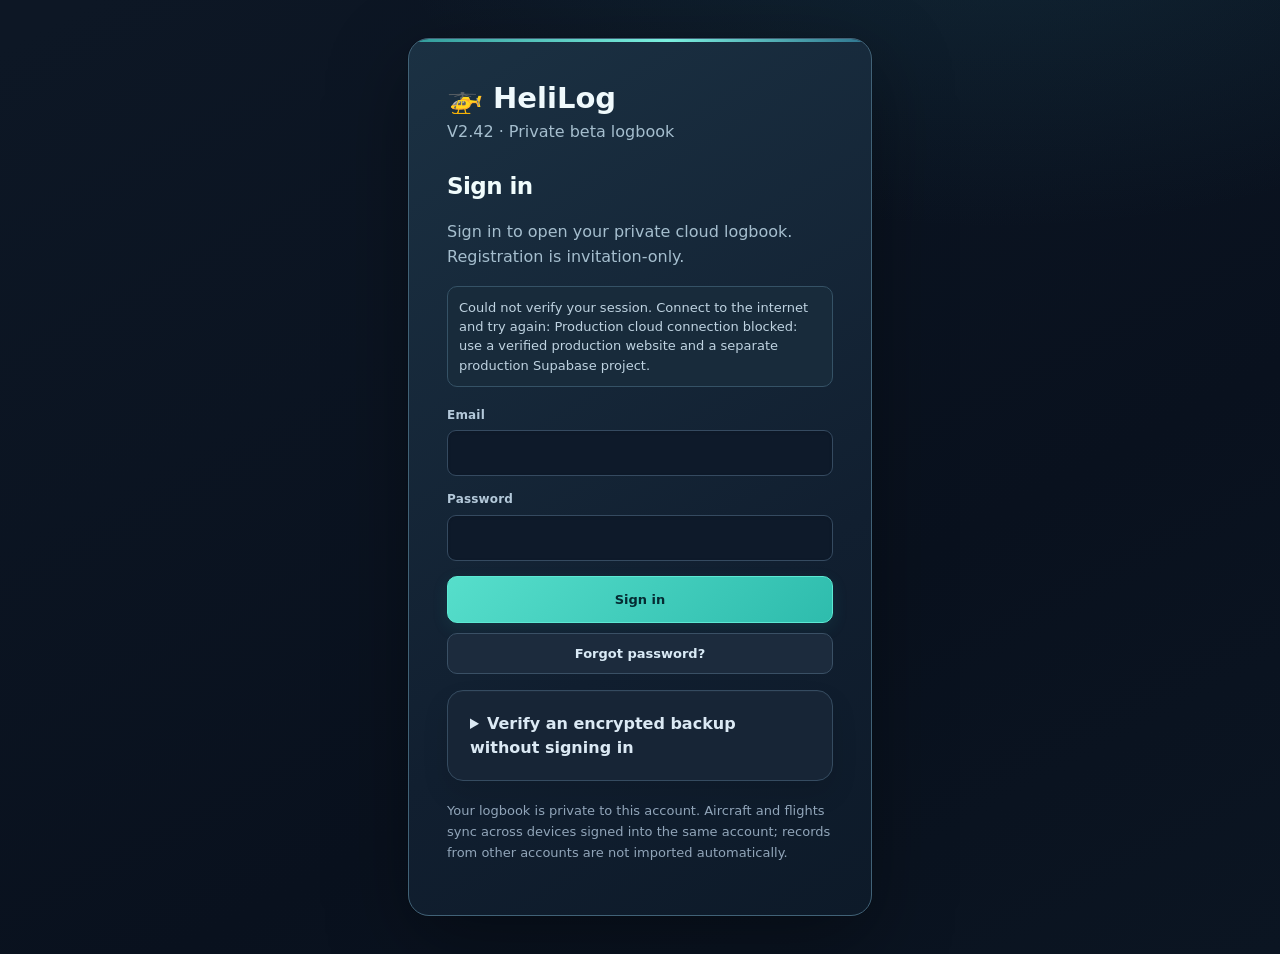
==== commit 95e3dbd9: "Prepare HeliLog V2.42 production candidate using exact tested V2 assets and pinned production Supaba" ====
--- a/index.html
+++ b/index.html
@@ -11,7 +11,7 @@
 <link rel="manifest" href="./manifest.webmanifest">
 <link rel="apple-touch-icon" href="./apple-touch-icon.png">
 <link rel="icon" type="image/png" sizes="192x192" href="./icon-192.png">
-<title>HeliLog V2.31.4 — Private Beta Candidate</title>
+<title>HeliLog V2.42 — Private Beta Candidate</title>
 <style>
 :root{--bg:#f4f6f8;--panel:#fff;--ink:#17202a;--muted:#6b7280;--line:#e5e7eb;--dark:#111827;--soft:#eef2f7}
 *{box-sizing:border-box}body{margin:0;font-family:Inter,system-ui,Segoe UI,sans-serif;background:var(--bg);color:var(--ink)}
@@ -467,14 +467,131 @@
   #flightForm.quick-entry-active .formgrid {gap:5px;}
   #flightForm.quick-entry-active .field > label:first-child {font-size:10px;}
 }
+
+/* V2.33 responsive recent-experience dashboard and detail grid */
+.recency-mini-grid{display:grid;grid-template-columns:repeat(2,minmax(0,1fr));gap:12px}
+.recency-mini{display:flex;align-items:center;gap:10px;padding:11px 12px;border:1px solid var(--line);border-radius:10px}
+.recency-mini>b{font-size:21px;white-space:nowrap}
+.recency-mini>.mini{margin-left:auto;text-align:right}
+.recency-grid{display:grid;grid-template-columns:repeat(2,minmax(0,1fr));gap:12px}
+.recency-panel{padding:15px;border:1px solid var(--line);border-radius:11px}
+.recency-count{font-size:26px;font-weight:800;margin:7px 0}
+@media(max-width:650px){.recency-mini-grid,.recency-grid{grid-template-columns:1fr}.recency-mini{flex-wrap:wrap}}
+
+/* V2.33.2: dashboard recency visibility preferences */
+.recency-choice-grid{display:grid;grid-template-columns:repeat(2,minmax(0,1fr));gap:10px}
+.recency-dashboard-choice{display:flex;align-items:center;gap:12px;cursor:pointer;padding:14px;border:1px solid var(--line);border-radius:11px;min-width:0}
+.recency-dashboard-choice:has(input:checked){border-color:var(--accent, #6489ad);background:var(--panel)}
+.recency-dashboard-choice input{width:18px;height:18px;flex:0 0 18px}
+.recency-dashboard-choice>span{min-width:0}
+.recency-choice-title{display:block;font-size:13px;color:var(--muted);margin-top:3px}
+.recency-mini-label{min-width:0}
+.recency-mini-label .muted{font-size:12px;margin-top:3px}
+@media(max-width:650px){.recency-choice-grid{grid-template-columns:1fr}}
+
+/* V2.33.3: simple dashboard selector and rolling recency status */
+.recency-picker-card .recency-choice-grid{gap:7px 11px}
+.recency-picker-card .recency-dashboard-choice{padding:10px 12px;min-height:57px;gap:10px}
+.recency-choice-name{flex:1;min-width:0;font-size:13px}
+.recency-choice-name>b{font-size:13px}
+.recency-choice-title{font-size:12px;margin-top:2px}
+.recency-choice-status{flex:0 0 auto;margin-left:auto;font-size:11px;font-weight:700;border:1px solid var(--line);border-radius:999px;padding:3px 9px;white-space:nowrap}
+.recency-tone-met .recency-state,.recency-tone-met .recency-choice-status,.recency-tone-met.recency-choice-status{color:var(--cockpit-accent-bright,#43d6c5)}
+.recency-tone-estimated .recency-state,.recency-tone-estimated .recency-choice-status,.recency-tone-estimated.recency-choice-status{color:var(--cockpit-cyan,#84bddf)}
+.recency-tone-below .recency-state,.recency-tone-below .recency-choice-status,.recency-tone-below.recency-choice-status{color:var(--cockpit-warning,#efc478)}
+.recency-panel-label{display:flex;align-items:baseline;justify-content:space-between;gap:12px;flex-wrap:wrap}
+.recency-panel-label>.mini{margin:0}
+.recency-state{font-size:21px;font-weight:800;line-height:1.25;margin-top:15px;letter-spacing:-.02em}
+.recency-count-detail{color:var(--muted);font-size:13px;line-height:1.55;margin:7px 0}
+.recency-lapse{display:flex;flex-direction:column;gap:3px;border-top:1px solid var(--line);margin-top:14px;padding-top:11px;font-size:12px;color:var(--muted)}
+.recency-lapse>b{font-size:13px;color:var(--ink);font-weight:700}
+.recency-indicator{display:flex;flex-direction:column;align-items:stretch;gap:9px;padding:14px;min-height:125px}
+.recency-indicator-status{display:flex;flex-direction:column;align-items:flex-start;gap:5px}
+.recency-indicator-status>strong{font-size:18px;line-height:1.25}
+.recency-tone-met .recency-indicator-status>strong{color:var(--cockpit-accent-bright,#43d6c5)}
+.recency-tone-estimated .recency-indicator-status>strong{color:var(--cockpit-cyan,#84bddf)}
+.recency-tone-below .recency-indicator-status>strong{color:var(--cockpit-warning,#efc478)}
+.recency-indicator-status>span{font-size:12px;line-height:1.45;color:var(--muted)}
+.recency-indicator .recency-lapse{margin-top:auto}
+@media(max-width:700px){
+ .recency-choice-grid{grid-template-columns:1fr}
+ .recency-picker-card .recency-dashboard-choice{padding:11px 12px}
+ .recency-state{font-size:19px}
+}
+
+/* V2.33.4 — compact recency alongside Upcoming dates, no nested status cards */
+.dashboard-side-stack{display:grid;align-content:start;gap:14px;min-width:0}
+.dashboard-recency-card{min-width:0}
+.dashboard-recency-card .head{margin-bottom:3px}
+.recency-dashboard-list{display:grid}
+.recency-dashboard-row{display:flex;justify-content:space-between;align-items:center;gap:10px;padding:10px 0;border-bottom:1px solid var(--line)}
+.recency-dashboard-row:last-child{border-bottom:0}
+.recency-dashboard-row-text{min-width:0}
+.recency-dashboard-row-text>b{font-size:13px}
+.recency-dashboard-row-text>.muted{font-size:12px;margin-top:3px;line-height:1.4}
+.recency-compact-status{display:inline-flex;justify-content:center;align-items:center;white-space:nowrap;border:1px solid currentColor;border-radius:999px;padding:4px 9px;font-size:11px;font-weight:750;letter-spacing:.01em;flex-shrink:0}
+.recency-compact-status.recency-tone-met{color:var(--cockpit-accent-bright,#43d6c5)}
+.recency-compact-status.recency-tone-estimated{color:var(--cockpit-cyan,#84bddf)}
+.recency-compact-status.recency-tone-below{color:var(--cockpit-warning,#efc478)}
+.recency-dashboard-disclaimer{margin-top:6px;font-size:11px;line-height:1.4}
+.recency-detail-card .head{margin-bottom:5px}
+.recency-detail-list{display:grid}
+.recency-detail-row{border-bottom:1px solid var(--line);min-width:0}
+.recency-detail-row:last-child{border-bottom:0}
+.recency-detail-row>summary{display:flex;align-items:center;gap:13px;cursor:pointer;list-style:none;padding:13px 0}
+.recency-detail-row>summary::-webkit-details-marker{display:none}
+.recency-detail-main{flex:1;min-width:0;display:flex;flex-direction:column;gap:3px;font-size:13px}
+.recency-detail-main>.muted{font-size:12px;line-height:1.45}
+.recency-expand-cue{font-size:16px;color:var(--muted);transition:transform .15s}
+.recency-detail-row[open] .recency-expand-cue{transform:rotate(180deg)}
+.recency-detail-expanded{margin:0 0 13px;padding:10px 13px;border-left:2px solid var(--line);background:rgba(0,0,0,.07);border-radius:0 8px 8px 0;color:var(--muted);font-size:12px;line-height:1.5}
+.recency-detail-expanded p{margin:0 0 7px}
+.recency-detail-expanded p:last-child{margin-bottom:0}
+@media(max-width:700px){
+ .recency-detail-row>summary{gap:9px}
+ .recency-compact-status{font-size:10px;padding:4px 7px}
+}
+
+/* V2.33.5 — prominent operation names without adding vertical height. */
+.recency-kind{font-weight:750;color:var(--ink)}
+
+/* V2.33.6 — group recency indicators beneath the aircraft type */
+.recency-type-heading{font-size:13px;font-weight:800;line-height:1.35;color:var(--ink);padding:10px 0 3px}
+.recency-dashboard-list .recency-type-group+.recency-type-group{border-top:1px solid var(--line);margin-top:6px;padding-top:6px}
+.recency-dashboard-list .recency-type-heading{padding:10px 0 0}
+.recency-type-group .recency-dashboard-row{padding:8px 0}
+.recency-type-group .recency-dashboard-row:last-child{border-bottom:0}
+.recency-dashboard-row-text>b.recency-kind{font-size:13px}
+.recency-pilot-note{font-size:11px;color:var(--muted);margin-left:8px;white-space:nowrap}
+.recency-picker-type+.recency-picker-type{border-top:1px solid var(--line);padding-top:8px;margin-top:8px}
+.recency-picker-type .recency-type-heading{margin-bottom:7px}
+.recency-detail-type+.recency-detail-type{border-top:1px solid var(--line);margin-top:8px;padding-top:8px}
+.recency-detail-type .recency-type-heading{font-size:14px;padding-top:9px}
+.recency-detail-main>b.recency-kind{font-size:13px}
+@media(max-width:520px){.recency-pilot-note{font-size:10px;margin-left:5px}}
+
+/* V2.34: operation duration and cycle/sequence counters in the same row */
+.special-count-fields{display:grid;grid-template-columns:minmax(0,1.1fr) minmax(0,.85fr) minmax(0,.85fr);gap:8px;align-items:end}
+.special-count-fields>div{min-width:0}
+.special-count-fields input{box-sizing:border-box;width:100%;min-width:0}
+.special-count-fields label{display:block;line-height:1.35;margin-bottom:4px}
+.special-nvis-auto{display:flex;flex-direction:column;gap:4px;grid-column:span 2}
+.special-nvis-auto strong{font-size:13px;color:var(--ink)}
+@media(max-width:520px){.special-count-fields{grid-template-columns:minmax(0,1fr) minmax(0,1fr)}.special-nvis-auto{grid-column:auto}}
+
+/* V2.34.1 compact offshore landing entry */
+.special-count-fields{grid-template-columns:minmax(0,1fr) repeat(2,minmax(0,.82fr));column-gap:6px}
+.special-count-fields label{font-size:11px;min-height:15px}
+.special-count-fields input[type="number"]{text-align:center;padding-inline:4px;font-variant-numeric:tabular-nums}
+@media(max-width:520px){.special-count-fields{grid-template-columns:minmax(0,1fr) repeat(2,minmax(0,.82fr));column-gap:5px}.special-count-fields label{font-size:10px}}
 </style>
 <link rel="stylesheet" href="./dark-cockpit.css?v=2.20-cockpit-3" media="screen">
 <link rel="stylesheet" href="./guide.css?v=2.29" media="screen">
 </head>
 <body><div class="layout">
-<aside><div class="brand"><span class="brand-symbol" aria-hidden="true">🚁</span><span class="brand-wordmark">HeliLog</span><span class="brand-version">V2.31.4 · PRIVATE BETA</span></div><nav>
+<aside><div class="brand"><span class="brand-symbol" aria-hidden="true">🚁</span><span class="brand-wordmark">HeliLog</span><span class="brand-version">V2.42 · PRIVATE BETA</span></div><nav>
 <div class="nav-group-label">Flight operations</div>
-<button data-v="dashboard">▣ Dashboard</button><button data-v="logbook">▤ Logbook</button><button data-v="totals">◉ Totals</button>
+<button data-v="dashboard">▣ Dashboard</button><button data-v="logbook">▤ Logbook</button><button data-v="totals">◉ Totals</button><button data-v="recency">◷ Recency</button>
 <div class="nav-group-label">Records &amp; assets</div>
 <button data-v="aircraft">🚁 Aircraft</button><button data-v="pilots">👤 Pilots</button><button data-v="endorsements">✎ Endorsements</button><button data-v="printarchive">▤ Print archive</button>
 <div class="nav-group-label">Account</div>
@@ -559,18 +676,26 @@
 <script src="./cloud-config.js?v=2.19-locations-1"></script>
 <script src="./cloud-foundation.js?v=2.19-locations-1"></script>
 <script src="./cloud-view.js?v=2.19-locations-1"></script>
-<script src="./cloud-sync.js?v=2.19-locations-1"></script>
-<script src="./auth-gate.js?v=2.19-locations-1"></script>
+<script src="./cloud-sync.js?v=2.39.1-operator-sync-1"></script>
+<script src="./auth-gate.js?v=2.39.1-operator-sync-1"></script>
 <script src="./cloud-archives.js?v=2.19-locations-1"></script>
 <script src="./archive-integrity.js?v=2.19-locations-1"></script>
 <script src="./recovery.js?v=2.19-locations-1"></script>
 <script src="./cloud-backups.js?v=2.19-locations-1"></script>
 <script src="./disaster-recovery.js?v=2.19-locations-1"></script>
+<script src="./offline-backup-check.js?v=2.32"></script>
+<script src="./recency.js?v=2.33.1"></script>
+<script src="./special-recency.js?v=2.34"></script>
+<script src="./advanced-recency.js?v=2.35"></script>
+<script src="./operator-flight-monitor.js?v=2.40"></script>
+<script src="./simulator-evidence.js?v=2.41.2"></script>
+<script src="./operator-rules-ui.js?v=2.41"></script>
 <script>
 const LIVE_KEY='helilog_v2_complete_test_data'; // Separate V2 test browser key.
 const SANDBOX_KEY='helilog_v2_complete_test_sandbox';
 const MODE_KEY='helilog_v2_complete_test_mode';
 const TEST_MODE=localStorage.getItem(MODE_KEY)==='test';
+window.HELILOG_OPERATOR_SANDBOX=TEST_MODE;
 let KEY=TEST_MODE?SANDBOX_KEY:LIVE_KEY;
 // All existing logbook saves, migrations, imports and archive snapshots use KEY.
 // Test and live records therefore reside in distinct browser-storage entries.
@@ -976,6 +1101,25 @@
     return false;
   }
 }
+// V2.39.1: custom operator profiles share private account settings transport.
+window.HeliLogOperatorSyncBridge=Object.freeze({
+ read(){return S.operatorProfiles===undefined?null:JSON.parse(JSON.stringify(S.operatorProfiles));},
+ write(data){
+  if(!v23AccountWorkspace())throw Error('Sign into the cloud account first.');
+  const previous=S.operatorProfiles;
+  S.operatorProfiles=JSON.parse(JSON.stringify(data));
+  try{
+   const bytes=JSON.stringify(S);
+   localStorage.setItem(KEY,bytes);
+   if(localStorage.getItem(KEY)!==bytes)throw Error('Storage verification failed.');
+  }catch(e){
+   if(previous===undefined)delete S.operatorProfiles;else S.operatorProfiles=previous;
+   throw Error('Could not preserve custom rules on this device: '+e.message);
+  }
+  try{window.HeliLogV23Sync.track(S);}
+  catch(e){throw Error('Rules are saved on this device, but cloud sync needs attention: '+e.message);}
+ }
+});
 function fmt(n){n=Math.max(0,Number(n)||0);return Math.floor(n/60)+':'+String(n%60).padStart(2,'0')}
 function parseHM(v){if(!v)return 0;let p=v.split(':').map(Number);return (p[0]||0)*60+(p[1]||0)}
 function ac(id){return S.aircraft.find(a=>a.id===id)}
@@ -1068,8 +1212,17 @@
     const recordedMinutes=flights.reduce((n,f)=>n+Number(f.specialOps[op.code]||0),0);
     const historical=Number(previous?.[op.code]||0);
     const previousMinutes=Number.isSafeInteger(historical)&&historical>=0?historical:0;
+    // Count only explicitly captured cycles/landings. Historic hours have no counts.
+    const counter=op.code==='NVIS'?'flights':op.code==='OFFSHORE'?'landings':'cycles';
+    const counts=flights.reduce((out,f)=>{
+      if(op.code==='NVIS'){out.total++;return out;}
+      const v=f.specialOpsCycles?.[op.code];
+      if(!v||!Number.isSafeInteger(v.day)||!Number.isSafeInteger(v.night)||v.day<0||v.night<0){out.unrecorded++;return out;}
+      out.day+=v.day;out.night+=v.night;out.total+=v.day+v.night;
+      return out;
+    },{day:0,night:0,total:0,unrecorded:0});
     return {...op,flights:flights.length,previousMinutes,recordedMinutes,
-      minutes:previousMinutes+recordedMinutes};
+      minutes:previousMinutes+recordedMinutes,counter,...counts};
   }).filter(e=>e.flights||e.previousMinutes>0);
 }
 function broughtForwardInputMinutes(v){return Number(v||0)>0?fmt(Number(v)):'';
@@ -1248,6 +1401,7 @@
     <button class="card more-link" onclick="go('endorsements')"><span>✎</span><b>Endorsements</b><span class="muted">Memoranda and signatures</span></button>
     ${!isStandaloneApp()?`<button class="card more-link" onclick="go('endorsementarchive')"><span>▤</span><b>Endorsement archive</b><span class="muted">Printed pages and corrections</span></button>`:''}
     <button class="card more-link" onclick="go('totals')"><span>◉</span><b>Totals</b><span class="muted">Flight-time breakdown</span></button>
+    <button class="card more-link" onclick="go('recency')"><span>◷</span><b>Recency</b><span class="muted">90-day passenger and night evidence</span></button>
     <button class="card more-link" onclick="go('profile')"><span>○</span><b>Profile</b><span class="muted">Pilot details, medical, licences and ratings</span></button>
     <button class="card more-link" onclick="go('settings')"><span>⚙</span><b>Settings</b><span class="muted">Logbook, cloud sync, backups and device</span></button>
     ${!v23AccountWorkspace()?`<button class="card more-link" onclick="go('testmode')"><span>⚗</span><b>Test Mode</b><span class="muted">Separate sandbox and safe reset</span></button>`:''}
@@ -1352,6 +1506,8 @@
       <div class="head"><h2>Recent flights</h2><button class="btn" onclick="go('logbook')">View all</button></div>
       <div style="overflow:auto"><table><thead><tr><th>Date</th><th>Type</th><th>Route</th><th>Time</th><th>Function</th></tr></thead><tbody>${fs.slice(0,6).map(row).join('')}</tbody></table></div>
     </div>
+    <div class="dashboard-side-stack">
+    ${recencySummaryMarkup()}
     <div class="card">
       <div class="head"><h2>Upcoming dates</h2><button class="btn" onclick="go('profile')">Profile</button></div>
       <div class="reminder-list">
@@ -1362,7 +1518,8 @@
           return `<div class="reminder-item"><div><b>${htmlEscape(r.label)}</b><div class="muted">${htmlEscape(r.type)} · ${displayDate(r.date)}</div></div><div class="reminder-days ${cls}">${txt}</div></div>`;
         }).join(''):'<div class="muted">No medical or qualification validity dates recorded.</div>'}
       </div>
-      <div class="mini" style="margin-top:10px">Date reminders only — HeliLog does not yet determine regulatory validity or recency.</div>
+      <div class="mini" style="margin-top:10px">Date reminders only. See Recency for flight evidence; HeliLog cannot certify flying privileges.</div>
+    </div>
     </div>
   </div>
 
@@ -2848,8 +3005,45 @@
  * Never store a review decision in the logbook or the signed archive.
  */
 let pendingArchiveReview=null;
+let v242ReviewViewedKey=null;
+/* V2.42: Evaluate the SAME read-only checker immediately before each
+ * preview and confirmation. No clean result is stored as acknowledgement.
+ * The review key includes both the exact draft and actual findings: changes
+ * to other flights that affect the report invalidate an earlier exception review.
+ * Fail closed if the checker is unavailable or its output is malformed.
+ */
+function v242ArchiveCheck(draft=nextArchiveDraft()){
+ if(!draft?.flights?.length)return {ready:false,clean:false,report:null,key:null,error:null};
+ if(typeof window.HeliLogV29Review?.evaluate!=='function')
+  return {ready:false,clean:false,report:null,key:null,error:'Pre-archive safety checker is unavailable. Reload HeliLog online before printing.'};
+ try{
+  const result=window.HeliLogV29Review.evaluate({draft,allFlights:S.flights,people:S.people});
+  if(!Array.isArray(result?.issues)||!Number.isSafeInteger(result.critical)||
+     !Number.isSafeInteger(result.advisory)||result.critical<0||result.advisory<0||
+     result.critical+result.advisory!==result.issues.length)
+   throw Error('Invalid pre-archive findings. Nothing was approved.');
+  // Page-order warnings are significant even when individual flight checks
+  // pass. Treat them as advisories requiring the regular review workflow.
+  const extra=[];
+  if(draft.lateCount>0)extra.push({severity:'advisory',code:'late-entry',
+   message:draft.lateCount+' flight(s) predate the last signed batch. Review their placement and annotate them as late entries.'});
+  if(draft.ambiguousSimulatorDays>0)extra.push({severity:'advisory',code:'sim-order',
+   message:draft.ambiguousSimulatorDays+' day(s) contain both timed flights and undated-time simulator entries. Confirm print order.'});
+  if(draft.demoCount>0)extra.push({severity:'critical',code:'demo-entry',
+   message:draft.demoCount+' unchanged demonstration entries must be removed before confirming an official archive.'});
+  const issues=[...result.issues,...extra];
+  const report={...result,issues,critical:result.critical+extra.filter(x=>x.severity==='critical').length,
+   advisory:result.advisory+extra.filter(x=>x.severity==='advisory').length};
+  const clean=issues.length===0;
+  const key=JSON.stringify({draft,issues});
+  return {ready:clean||pendingArchiveReview===key,clean,report,key,error:null};
+ }catch(err){
+  return {ready:false,clean:false,report:null,key:null,
+   error:'Pre-archive safety review failed: '+String(err?.message||err)};
+ }
+}
 function v229ArchiveReviewed(draft=nextArchiveDraft()){
- return !!pendingArchiveReview && pendingArchiveReview===JSON.stringify(draft);
+ return v242ArchiveCheck(draft).ready;
 }
 /* V2.31.3: transient return navigation, never persisted or confused with
  * signed review acknowledgement. The exact batch controls checkbox restore. */
@@ -2888,9 +3082,11 @@
  if(v23PreventUnsupportedArchive()||isStandaloneApp())return;
  const draft=nextArchiveDraft();
  if(!draft.flights.length){go("printarchive");return;}
- if(!window.HeliLogV29Review?.evaluate)
-  throw Error("Pre-archive review module unavailable. Reopen HeliLog online; do not print or archive.");
- const report=window.HeliLogV29Review.evaluate({draft,allFlights:S.flights,people:S.people});
+ const check=v242ArchiveCheck(draft);
+ if(check.error)throw Error(check.error);
+ if(check.clean){go("printarchive");return;}
+ const report=check.report;
+ v242ReviewViewedKey=check.key;
  const issueHtml=report.issues.map((issue,issueIndex)=>{
   const heading=issue.severity==="critical"?"Check carefully":"Check if applicable";
   const related=issue.otherFlightId?
@@ -2935,7 +3131,13 @@
  }
  const draft=nextArchiveDraft();
  if(!draft.flights.length){alert("There are no flights to review.");return;}
- pendingArchiveReview=JSON.stringify(draft);
+ const check=v242ArchiveCheck(draft);
+ if(check.error){alert(check.error);return;}
+ if(!check.clean&&(!check.key||check.key!==v242ReviewViewedKey)){
+  alert("The selected flights or findings have changed. Review the current results before continuing.");
+  v229PreArchiveReview();return;
+ }
+ pendingArchiveReview=check.clean?null:check.key;
  go("printarchive");
 }
 function previewNextArchive(){
@@ -3192,7 +3394,8 @@
   const batches=archivedBatches();
   const draft=nextArchiveDraft();
   const previewReady=!!pendingArchivePreview && pendingArchivePreview===JSON.stringify(draft);
-  const reviewReady=v229ArchiveReviewed(draft);
+  const reviewCheck=v242ArchiveCheck(draft);
+  const reviewReady=reviewCheck.ready;
   const canPrint=draft.flights.length>0;
   const first=!batches.length;
   app.innerHTML=header('Print logbook & archive',
@@ -3234,12 +3437,14 @@
         You can also print a partly filled final page; any unused rows will be crossed out with dashes and marked UNUSED.
       </p>
     </div>`:''}
-    ${canPrint?`<div class="card" style="margin-top:14px">
-      <div class="head"><h2>Step 1 — Pre-archive flight review</h2></div>
-      <p>Review possible duplicates, PIC information, unusual UTC times and flight-time totals for these exact pages before printing. Findings never change your records.</p>
-      <div class="mini">${reviewReady?'Review acknowledged for this exact batch. Re-review if you wish.':'Review required before previewing or printing this batch.'}</div>
-      <div class="actions" style="margin-top:10px"><button class="btn ${reviewReady?'':'primary'}" onclick="go('archivereview')">${reviewReady?'Review again':'Review flights before printing'}</button></div>
-    </div>`:''}
+    ${canPrint?(reviewCheck.clean?
+      `<div class="card" style="margin-top:14px"><div class="mini"><b>No pre-archive findings for the selected pages.</b> Continue directly to Preview / Print pages. HeliLog rechecks before preview and confirmation; you still need to verify, print and sign the pages.</div></div>`:
+      `<div class="card" style="margin-top:14px">
+       <div class="head"><h2>Step 1 — Pre-archive flight review</h2></div>
+       <p>Review possible duplicates, PIC information, unusual UTC times and flight-time totals for these exact pages before printing. Findings never change your records.</p>
+       <div class="mini">${reviewCheck.error?htmlEscape(reviewCheck.error):reviewReady?'Findings acknowledged for this exact batch. Review again if needed.':'Findings require review and acknowledgement before previewing or printing this batch.'}</div>
+       <div class="actions" style="margin-top:10px"><button class="btn ${reviewReady?'':'primary'}" ${reviewCheck.error?'disabled':''} onclick="go('archivereview')">${reviewReady?'Review again':'Review flights before printing'}</button></div>
+      </div>`):''}
     ${draft.demoCount?`<div class="note" style="margin-top:14px;border-color:#b42318">
        <b>Example flights detected:</b> ${draft.demoCount} unchanged demonstration entries are present in this print batch.
        Do not sign these as genuine flight records. You may preview the layout, but archive confirmation is blocked until they are removed.
@@ -3253,7 +3458,7 @@
     <div class="card" style="margin-top:16px">
       <div class="head"><h2>Next print batch</h2></div>
       ${canPrint?
-        `<p class="muted">1. Review the selected flights. 2. Preview and print the A4 landscape pages. 3. Check totals and sign them. 4. Confirm the printed batch to lock the records.</p>
+        `<p class="muted">${reviewCheck.clean?'No review findings. ':reviewReady?'Findings reviewed. ':'Review findings before printing. '}Preview the A4 pages, verify totals, print and physically sign, then separately confirm the printed batch to lock the records.</p>
          <div style="display:flex;flex-wrap:wrap;gap:9px">
            <button class="btn primary" ${reviewReady?'':'disabled'} onclick="previewNextArchive()">Preview / Print pages</button>
            <button class="btn" ${previewReady&&reviewReady?'':'disabled'} onclick="confirmPrintedArchive()">Confirm printed & signed</button>
@@ -3316,7 +3521,13 @@
          <div class="field"><label>Device category</label><select id="simCategory">
            ${['FNPT I','FNPT II','FTD','FFS','FS','Other'].map(c=>`<option value="${c}"${(old?.simCategory||'FNPT II')===c?' selected':''}>${c}</option>`).join('')}
          </select></div>
-         <div class="field"><label>Device / aircraft type (required for FS/FFS/FTD)</label><input id="simDevice" maxlength="90" placeholder="Device or represented aircraft type" value="${htmlEscape(old?.simDevice||'')}"></div>
+         <div class="field"><label for="simAircraftType">Represented helicopter ICAO type (for rule matching)</label><input id="simAircraftType" maxlength="8" placeholder="ICAO type designator" value="${htmlEscape(old?.simAircraftType||window.HeliLogV241SimulatorEvidence?.deviceType(old?.simDevice)||'')}">
+           <div class="mini">Enter the helicopter ICAO designator here. Older simulator device descriptions are retained in their original records; no separate device field is needed.</div></div>
+         <div class="field"><label for="simPilotConfig">Crew configuration for evidence matching</label><select id="simPilotConfig">
+           <option value="">Not specified — no automatic match</option>
+           <option value="single"${old?.simPilotConfig==='single'?' selected':''}>Single-pilot</option>
+           <option value="multi"${old?.simPilotConfig==='multi'?' selected':''}>Multi-pilot</option>
+         </select></div>
          <div class="field"><label>Device qualification / ID (optional)</label><input id="simQualification" maxlength="60" placeholder="e.g. Q1234" value="${htmlEscape(old?.simQualification||'')}"></div>
          <div class="field"><label>Total time of session (H:MM)</label><input id="simDuration" inputmode="decimal" placeholder="2:30" value="${old?fmt(old.stdMin||0):''}">
            <div class="mini">Include associated pre- and after-flight checks, per the paper-logbook instructions.</div></div>
@@ -3338,17 +3549,32 @@
     alert('Archived simulator sessions require an addendum.');return;
   }
   clearFormError();
-  const date=readEuropeanDate('simDate',true),category=$('#simCategory').value,device=$('#simDevice').value.trim(),
-    qualification=$('#simQualification').value.trim(),remarks=$('#simRemarks').value.trim();
+  const date=readEuropeanDate('simDate',true),category=$('#simCategory').value,
+    enteredType=$('#simAircraftType').value.trim().toUpperCase(),
+    qualification=$('#simQualification').value.trim(),remarks=$('#simRemarks').value.trim(),
+    simPilotConfig=$('#simPilotConfig').value;
   const time=parseBroughtForwardMinutes($('#simDuration').value);
   if(!date)return showFormError('Enter a valid simulator session date in DD-MM-YYYY format.');
-  if(!device && !category.startsWith('FNPT'))return showFormError('Enter the simulator device or aircraft type (required for FS/FFS/FTD).');
+  if(enteredType&&!/^[A-Z0-9]{2,8}$/.test(enteredType))
+    return showFormError('Enter an ICAO helicopter type using 2–8 letters or digits.');
+  if(!enteredType && !category.startsWith('FNPT'))
+    return showFormError('Enter the represented ICAO helicopter type for FS, FFS or FTD sessions.');
   if(time===null||!Number.isSafeInteger(time)||time<=0)return showFormError('Enter positive simulator time in H:MM format.');
+  if(!['','single','multi'].includes(simPilotConfig))return showFormError('Choose a valid crew configuration.');
   const old=editingFlightId?S.flights.find(f=>f.id===editingFlightId):null;
+  // Preserve the original device identifier and matching fields if editing
+  // without changing the displayed type. This avoids silently changing old
+  // logbook records or invalidating reviewed linked FFS evidence.
+  const previousType=old?.simAircraftType||
+    window.HeliLogV241SimulatorEvidence?.deviceType(old?.simDevice)||'';
+  const typeUnchanged=!!old&&enteredType===previousType;
+  const device=typeUnchanged?old.simDevice||enteredType:enteredType;
+  const simAircraftType=typeUnchanged?old.simAircraftType:enteredType;
   if(editingFlightId&&!isSimulatorSession(old))return showFormError('Cannot convert a flight into a simulator session.');
   const entry={
     id:old?.id||'sim'+Date.now()+Math.random().toString(36).slice(2,8),
     entryType:'simulator',date,simCategory:category,simDevice:device,simQualification:qualification,
+    simAircraftType,simPilotConfig,
     stdType:[category,device,qualification?'('+qualification+')':''].filter(Boolean).join(' '),stdMin:time,
     mins:0,aid:'',dep:'',off:'',arr:'',on:'',role:'',picName:'',nightMin:0,ifrMin:0,
     takeoffDay:0,takeoffNight:0,landingDay:0,landingNight:0,crossCountry:false,specialOps:{},remarks,
@@ -3360,10 +3586,21 @@
   if(!save())return;
   const id=entry.id;editingFlightId=null;clearFlightFormGuard();flight(id);
 }
+function v241ReviewSimulatorMatch(profileId,ruleId,sessionId){
+  go('operatorrules');
+  window.HeliLogV236OperatorRulesUI?.reviewSession(profileId,ruleId,sessionId);
+}
 function simulatorDetails(id){
   const f=effectiveFlight(S.flights.find(x=>x.id===id));
   if(!isSimulatorSession(f))return go('logbook');
   editingFlightId=null;
+  const suggestions=window.HeliLogV236OperatorRulesUI?.sessionMatches?.(f)||[];
+  const matched=suggestions.length?
+    '<div class="card" style="margin-top:14px"><h3>Suggested custom operator recencies</h3>'+
+    '<p class="mini">Based on the entered ICAO type, crew configuration and FFS category. Nothing is credited without reviewing a supporting document and confirming a qualifying quantity.</p>'+
+    suggestions.map(m=>'<div class="profileline"><b>'+htmlEscape(m.title)+'</b> · '+htmlEscape(m.operator)+
+      ' <button class="btn" type="button" onclick="v241ReviewSimulatorMatch(\''+m.profileId+'\',\''+m.ruleId+'\',\''+f.id+'\')">Review match</button></div>').join('')+'</div>':
+    '<div class="card" style="margin-top:14px"><h3>Operator recency matching</h3><p class="mini">No eligible custom operator rule matched. FFS matching requires a represented ICAO helicopter type, crew configuration and an operator rule that accepts FFS evidence. Simulator time alone grants no credit.</p></div>';
   app.innerHTML=header('Simulator session',formatDate(f.date)+' · '+htmlEscape(f.simCategory),
   `<div style="display:flex;gap:8px;flex-wrap:wrap">
     ${v229CanReturnToReview(id)?
@@ -3372,12 +3609,11 @@
     <button class="btn primary" onclick="editFlight('${f.id}')">${isArchivedFlight(f.id)?'Propose correction':'Edit session'}</button>
     ${!isArchivedFlight(f.id)?`<button class="btn dangerbtn" onclick="openDeleteModal('${f.id}')">Delete session</button>`:''}</div>`)+
     `<div class="card"><h2>${htmlEscape(simulatorDeviceLabel(f))}</h2>
-     <div class="grid stats">
+     <div class="grid stats" style="grid-template-columns:minmax(0,1fr);max-width:420px">
        <div class="card"><div class="label">Simulator session</div><div class="big">${fmt(f.stdMin)}</div></div>
-       <div class="card"><div class="label">Actual flight time</div><div class="big">0:00</div></div>
      </div><p><b>Exercise / remarks</b></p><p>${htmlEscape(f.remarks||'—')}</p>
      <p class="mini">Printed only in Synthetic Training Devices and Remarks columns. Does not add to actual helicopter flight time.</p></div>`+
-    correctionHistoryMarkup(id);
+    matched+correctionHistoryMarkup(id);
 }
 function quickAdd(){add(null,true);}
 function setFlightEntryMode(mode){
@@ -3524,8 +3760,8 @@
   <div class="field">
     <label>Pilot configuration</label>
     <div class="choice-row">
-      <label class="choice-option"><input type="radio" name="pilotConfig" value="single" checked> Single-pilot</label>
-      <label class="choice-option"><input type="radio" name="pilotConfig" value="multi"> Multi-pilot</label>
+      <label class="choice-option"><input type="radio" name="pilotConfig" value="single" checked onchange="toggleRecencyEvidence()"> Single-pilot</label>
+      <label class="choice-option"><input type="radio" name="pilotConfig" value="multi" onchange="toggleRecencyEvidence()"> Multi-pilot</label>
     </div>
     <div class="mini">The total flight time will be allocated automatically in the PDF export.</div>
   </div>
@@ -3574,8 +3810,29 @@
       <div class="mini">Recorded separately from PIC, Dual and total flight time. Can be part of the same flight.</div>
     </div>
   </div>
+
+  <details id="recencyEvidence" style="margin-top:14px;border:1px solid var(--line);padding:12px;border-radius:10px">
+    <summary style="cursor:pointer;font-weight:700">FCL.060 recency — automatic or manual</summary>
+    <div id="recencyAutoWrap">
+      <p class="mini">Single-pilot PIC/SOLO: HeliLog automatically estimates qualifying movements from the take-offs and landings already recorded above. No duplicate sequence entry is necessary. Check the approaches and any unusual crew arrangements yourself.</p>
+      <label class="choice-option" style="display:flex;align-items:center;gap:8px;margin-bottom:12px">
+        <input id="recencyAutoExclude" type="checkbox"> Exclude this flight from automatic recency estimates (e.g. you did not fly the complete approach/landing)
+      </label>
+    </div>
+    <div id="recencyManualWrap" style="display:none">
+      <p class="mini">For multi-pilot, DUAL, SPIC, PICUS or CO-PILOT: manually confirm complete take-off, approach and landing sequences flown by you as PF, if applicable. Do not confuse aircraft movements with your PF credit.</p>
+      <label class="choice-option" style="display:flex;align-items:center;gap:8px;margin-bottom:12px">
+        <input id="recencyPF" type="checkbox" onchange="toggleRecencyEvidence()"> I was pilot flying for these complete sequences
+      </label>
+      <div class="formgrid">
+        <div class="field"><label for="recencyDay">Confirmed day sequences</label><input id="recencyDay" type="number" min="0" max="100" step="1" value="0" disabled></div>
+        <div class="field"><label for="recencyNight">Confirmed night sequences</label><input id="recencyNight" type="number" min="0" max="100" step="1" value="0" disabled></div>
+      </div>
+      <p class="mini">Night sequences also count toward the general 3-sequence threshold. Approved simulator and IR credit require separate checks.</p>
+    </div>
+  </details>
   <div class="section-title">Specialised helicopter operations</div>
-  <div class="mini">Tick an operation performed during this flight to reveal its duration in H:MM. These hours are experience breakdowns and do not increase your total flight time.</div>
+  <div class="mini">Select the operations performed. Record operation time and completed cycles. Offshore counts are landings at qualifying offshore locations (not ordinary aerodrome landings).</div>
   <div style="display:grid;grid-template-columns:repeat(auto-fit,minmax(min(100%,270px),1fr));gap:10px;margin-top:12px">
     ${SPECIAL_OPS.map(op=>`<div style="border:1px solid var(--line);border-radius:9px;padding:10px">
       <label style="display:flex;gap:8px;align-items:start;cursor:pointer">
@@ -3583,12 +3840,19 @@
         <span>${htmlEscape(op.label)}</span>
       </label>
       <div id="specialWrap_${op.code}" style="display:none;margin-top:9px">
-        <label for="specialTime_${op.code}" class="mini">Operation time (H:MM)</label>
-        <input id="specialTime_${op.code}" type="text" inputmode="decimal" placeholder="0:00" value="0:00" oninput="updateSpecialOpsPreview()">
+        <div class="special-count-fields">
+          <div><label for="specialTime_${op.code}" class="mini">Time (H:MM)</label>
+             <input id="specialTime_${op.code}" type="text" inputmode="decimal" placeholder="0:00" value="0:00" oninput="updateSpecialOpsPreview()"></div>
+          ${op.code==='NVIS'?'<div class="special-nvis-auto"><span class="mini">NVIS flights</span><strong>1 per flight</strong><span class="mini">Counted automatically</span></div>':`
+          <div><label for="specialDayCycles_${op.code}" class="mini">${op.code==='OFFSHORE'?'Day landings':'Day cycles'}</label>
+             <input id="specialDayCycles_${op.code}" type="number" min="0" max="9999" step="1" value="0" inputmode="numeric"></div>
+          <div><label for="specialNightCycles_${op.code}" class="mini">${op.code==='OFFSHORE'?'Night landings':'Night cycles'}</label>
+             <input id="specialNightCycles_${op.code}" type="number" min="0" max="9999" step="1" value="0" inputmode="numeric"></div>`}
+        </div>
       </div>
     </div>`).join('')}
   </div>
-  <div class="mini" style="margin-top:10px">Ticked activities with unknown duration may remain 0:00; they count as a flight but not as credited hours. Activities can overlap.</div>
+  <div class="mini" style="margin-top:10px">Offshore: count only landings at an offshore location (platform, helideck or vessel) with the corresponding take-off, departure and approach. HHO: completed hoist cycles including hover transitions. NVIS: flights, not cycles. Night counts require night time.</div>
   <div id="specialOpsPreview" class="mini" style="margin-top:8px"></div>
 </details>
 
@@ -3630,14 +3894,26 @@
   toggleInstructorTime();
   $('#crossCountry').checked=!!existing.crossCountry;
   $('#remarks').value=existing.remarks||'';
+  $('#recencyAutoExclude').checked=existing.recency?.excludeAuto===true;
+  if(existing.recency?.pfConfirmed){
+    $('#recencyPF').checked=true;
+    $('#recencyDay').value=existing.recency.day||0;
+    $('#recencyNight').value=existing.recency.night||0;
+    toggleRecencyEvidence();
+  }
   SPECIAL_OPS.forEach(op=>{
     if(Object.prototype.hasOwnProperty.call(existing.specialOps||{},op.code)){
       $('#specialCheck_'+op.code).checked=true;
       $('#specialTime_'+op.code).value=fmt(existing.specialOps[op.code]);
+      if(op.code!=='NVIS'){
+        $('#specialDayCycles_'+op.code).value=Number(existing.specialOpsCycles?.[op.code]?.day||0);
+        $('#specialNightCycles_'+op.code).value=Number(existing.specialOpsCycles?.[op.code]?.night||0);
+      }
       toggleSpecialOp(op.code);
     }
   });
-  if($('#instructorCheck').checked || Object.keys(existing.specialOps||{}).length) $('#moreDetails').open=true;
+  if($('#instructorCheck').checked || Object.keys(existing.specialOps||{}).length || existing.recency?.pfConfirmed || existing.recency?.excludeAuto) $('#moreDetails').open=true;
+  if(existing.recency?.pfConfirmed || existing.recency?.excludeAuto) $('#recencyEvidence').open=true;
 }else{
   $('#date').value=formatDate(new Date().toISOString().slice(0,10));
   if(quick){
@@ -3705,6 +3981,10 @@
   if(!checked){
     const field=document.getElementById('specialTime_'+code);
     if(field)field.value='0:00';
+    for(const id of ['specialDayCycles_','specialNightCycles_']){
+      const count=document.getElementById(id+code);
+      if(count)count.value='0';
+    }
   }
   updateSpecialOpsPreview();
 }
@@ -3730,6 +4010,67 @@
     ops[op.code]=minutes;
   }
   return ops;
+}
+function collectSpecialOpCycles(nightMinutes){
+  const result={};
+  for(const op of SPECIAL_OPS){
+    if(op.code==='NVIS'||!document.getElementById('specialCheck_'+op.code)?.checked)continue;
+    const dayInput=document.getElementById('specialDayCycles_'+op.code);
+    const nightInput=document.getElementById('specialNightCycles_'+op.code);
+    const rawDay=String(dayInput?.value??'').trim(),rawNight=String(nightInput?.value??'').trim();
+    const day=Number(rawDay),night=Number(rawNight);
+    if(!/^\d{1,4}$/.test(rawDay)||!/^\d{1,4}$/.test(rawNight)||
+      !Number.isSafeInteger(day)||!Number.isSafeInteger(night)||
+      day<0||night<0||day>9999||night>9999||(night>0&&nightMinutes<=0)){
+      $('#moreDetails').open=true;
+      if(dayInput)dayInput.classList.add('time-input-invalid');
+      if(nightInput)nightInput.classList.add('time-input-invalid');
+      showFormError(op.code+' requires whole, non-negative day/night counts (0–9999). Night counts require recorded night flight time.');
+      (night>0&&nightMinutes<=0?nightInput:dayInput)?.focus();
+      return null;
+    }
+    dayInput?.classList.remove('time-input-invalid');
+    nightInput?.classList.remove('time-input-invalid');
+    if(day||night)result[op.code]={day,night};
+  }
+  return result;
+}
+function toggleRecencyEvidence(){
+  const role=document.getElementById('role')?.value;
+  const cfg=document.querySelector('input[name="pilotConfig"]:checked')?.value||'single';
+  const auto=cfg==='single'&&['PIC','SOLO'].includes(role);
+  const autoWrap=document.getElementById('recencyAutoWrap');
+  const manualWrap=document.getElementById('recencyManualWrap');
+  if(autoWrap)autoWrap.style.display=auto?'block':'none';
+  if(manualWrap)manualWrap.style.display=auto?'none':'block';
+  const checked=!auto&&!!document.getElementById('recencyPF')?.checked;
+  for(const id of ['recencyDay','recencyNight']){
+    const input=document.getElementById(id);
+    if(input)input.disabled=!checked;
+  }
+}
+function collectRecencyEvidence(icao,dayTo,dayLdg,nightTo,nightLdg,nightMin,role,cfg,original){
+  const code=String(icao||'').trim().toUpperCase();
+  if(cfg==='single'&&['PIC','SOLO'].includes(role)){
+    if(document.getElementById('recencyAutoExclude')?.checked)return {excludeAuto:true,icao:code};
+    // Preserve historical explicit PF evidence when editing a PIC/SOLO flight.
+    // If movement counts change, read-only computation rechecks validity.
+    return original?.recency?.pfConfirmed===true?{...original.recency,icao:code}:null;
+  }
+  const flag=document.getElementById('recencyPF');
+  if(!flag?.checked)return null;
+  const day=Number(document.getElementById('recencyDay')?.value);
+  const night=Number(document.getElementById('recencyNight')?.value);
+  const valid=n=>Number.isSafeInteger(n)&&n>=0&&n<=100;
+  if(!valid(day)||!valid(night)||day+night===0||
+    day>Math.min(dayTo,dayLdg)||night>Math.min(nightTo,nightLdg)||
+    (night>0&&nightMin<=0)){
+    document.getElementById('moreDetails').open=true;
+    document.getElementById('recencyEvidence').open=true;
+    showFormError('Complete PF sequences must not exceed day/night take-offs or landings; night sequences need night time.');
+    return false;
+  }
+  return {pfConfirmed:true,day,night,icao:code};
 }
 function uppercasePlaceInput(el){
   let start=el.selectionStart, end=el.selectionEnd;
@@ -3980,6 +4321,7 @@
     field.style.background='#fff';
   }
   if(typeof updateQuickPICVisibility==='function')updateQuickPICVisibility();
+  if(typeof toggleRecencyEvidence==='function')toggleRecencyEvidence();
 }
 
 function showFormError(msg){
@@ -4028,11 +4370,19 @@
 
   const specialOps=collectSpecialOps(m);
   if(specialOps===null)return;
+  const specialOpsCycles=collectSpecialOpCycles(night);
+  if(specialOpsCycles===null)return;
   const instructorTime=collectInstructorTime(m);
   if(instructorTime===null)return;
   let pilotConfig=document.querySelector('input[name="pilotConfig"]:checked')?.value||'single';
-
   let role=$('#role').value;
+  const originalEntry=editingFlightId?S.flights.find(x=>x.id===editingFlightId):null;
+  const recencyEvidence=collectRecencyEvidence(ac($('#aid').value)?.icao,
+    Number($('#toDay').value||0),Number($('#ldgDay').value||0),
+    Number($('#toNight').value||0),Number($('#ldgNight').value||0),night,
+    role,pilotConfig,originalEntry);
+  if(recencyEvidence===false)return;
+
   let picName=$('#picName').value.trim();
   if(['PIC','SOLO'].includes(role))picName='SELF';
   if(!picName) return showFormError('Please enter the name of the PIC.');
@@ -4080,6 +4430,8 @@
     stdMin:Number(original?.stdMin||0),
     crossCountry:$('#crossCountry').checked,
     specialOps,
+    specialOpsCycles,
+    recency:recencyEvidence,
     remarks:$('#remarks').value.trim(),
     createdAt:original?.createdAt||new Date().toISOString(),
     updatedAt:new Date().toISOString()
@@ -4105,9 +4457,11 @@
 <div class="kpi-grid"><div class="card"><div class="label">Total time</div><div class="big">${fmt(f.mins)}</div></div><div class="card"><div class="label">Pilot function</div><div class="big" style="font-size:20px">${f.role}</div></div><div class="card"><div class="label">Night</div><div class="big">${fmt(f.nightMin||0)}</div></div><div class="card"><div class="label">IFR</div><div class="big">${fmt(f.ifrMin||0)}</div></div></div>
 <div class="mini" style="margin-top:12px">Night entry: ${f.nightCalculation?.mode==='automatic'?'Automatically estimated from aerodrome coordinates and civil twilight':'Manually entered / legacy record'}.</div>
 <div class="formgrid" style="margin-top:18px"><div><b>Name of PIC</b><div class="muted">${htmlEscape(displayPICName(f)||'—')}</div></div><div><b>Engine configuration</b><div class="muted">✓ ${engineCode(a)==='ME'?'Multi-engine (ME)':'Single-engine (SE)'}</div></div><div><b>Pilot configuration</b><div class="muted">${flightPilotConfig(f)==='multi'?'Multi-pilot':'Single-pilot'}</div></div><div><b>Configuration time</b><div class="muted">${(()=>{let c=configurationTimes(f);return c.multi?`Multi-pilot ${fmt(c.multi)}`:c.spME?`Single-pilot ME ${fmt(c.spME)}`:`Single-pilot SE ${fmt(c.spSE)}`})()}</div></div><div><b>Take-offs</b><div class="muted">Day ${f.takeoffDay||0} · Night ${f.takeoffNight||0}</div></div><div><b>Landings</b><div class="muted">Day ${f.landingDay||0} · Night ${f.landingNight||0}</div></div><div><b>Cross-country</b><div class="muted">${f.crossCountry?'Yes':'No'}</div></div></div>
+<p><b>FCL.060 recency:</b> <span class="muted">${(()=>{const e=window.HeliLogV233Recency.evidence(f);return e.source==='excluded'?'Excluded from automatic estimate':e.source==='unverified'?'PF evidence not established':e.source==='estimated'?'Automatically estimated day '+e.day+' · night '+e.night+' movements':'Confirmed day '+e.day+' · night '+e.night+' PF sequences';})()}</span></p>
 <p><b>Remarks / endorsements</b><br><span class="muted">${htmlEscape(flightRemarksForDisplay(f)||'—')}</span></p>
 ${Object.keys(f.specialOps||{}).length?`<div class="card" style="margin-top:16px"><h3>Specialised helicopter operations</h3>
-${SPECIAL_OPS.filter(op=>Object.prototype.hasOwnProperty.call(f.specialOps||{},op.code)).map(op=>`<div class="profileline"><div class="k">${htmlEscape(op.label)}</div><b>${fmt(f.specialOps[op.code])}</b></div>`).join('')}
+${SPECIAL_OPS.filter(op=>Object.prototype.hasOwnProperty.call(f.specialOps||{},op.code)).map(op=>`<div class="profileline"><div class="k">${htmlEscape(op.label)}</div>
+ <b>${fmt(f.specialOps[op.code])}${op.code==='NVIS'?' · NVIS flight':f.specialOpsCycles?.[op.code]?' · Day '+Number(f.specialOpsCycles[op.code].day)+' / Night '+Number(f.specialOpsCycles[op.code].night):''}</b></div>`).join('')}
 <div class="mini">Breakdown only — no additional flight-time credit.</div></div>`:''}</div>`+
   correctionHistoryMarkup(id)}
 
@@ -4811,21 +5165,33 @@
   </div>
   <div class="card" style="margin-top:16px">
     <div class="head"><h2>Specialised helicopter operations experience</h2></div>
-    <div class="mini" style="margin-bottom:12px">Historical operation hours from your previous logbook are included separately from HeliLog flights. Categories may overlap and must not be added together or added to total flight time.</div>
+    <div class="mini" style="margin-bottom:12px">Previous-logbook hours are separate. Cycle and offshore-landing counts only reflect recorded HeliLog flights; operation categories may overlap.</div>
     ${opsTotals.length?`<div style="overflow-x:auto"><table>
-      <thead><tr><th>Operation</th><th>HeliLog flights</th><th>Previous</th><th>Recorded here</th><th>Combined</th><th>By ICAO type (HeliLog flights only)</th></tr></thead>
+      <thead><tr><th>Operation</th><th>HeliLog flights</th><th>Previous</th><th>Recorded here</th><th>Combined</th><th>Cycles / landings</th><th>By ICAO type (HeliLog flights only)</th></tr></thead>
       <tbody>${opsTotals.map(op=>{
         const byType=new Map();
         effectiveFlights().filter(f=>Object.prototype.hasOwnProperty.call(f.specialOps||{},op.code)).forEach(f=>{
           const type=ac(f.aid)?.icao||'—';
-          byType.set(type,(byType.get(type)||0)+Number(f.specialOps[op.code]||0));
+          if(!byType.has(type))byType.set(type,{mins:0,day:0,night:0,total:0,unrecorded:0});
+          const item=byType.get(type);
+          item.mins+=Number(f.specialOps[op.code]||0);
+          if(op.code==='NVIS')item.total++;
+          else {
+            const v=f.specialOpsCycles?.[op.code];
+            if(v&&Number.isSafeInteger(v.day)&&v.day>=0&&Number.isSafeInteger(v.night)&&v.night>=0){
+              item.day+=v.day;item.night+=v.night;item.total+=v.day+v.night;
+            } else item.unrecorded++;
+          }
         });
+        const label=op.counter==='landings'?'Offshore landings':op.counter==='flights'?'NVIS flights':'Cycles';
+        const countText=v=>op.counter==='flights'?v.total+' flights':v.total+' (D '+v.day+' / N '+v.night+')'+(v.unrecorded?' · '+v.unrecorded+' unknown':'');
         return `<tr><td><b>${htmlEscape(op.code)}</b><div class="mini">${htmlEscape(op.label)}</div></td>
           <td>${op.flights}</td><td>${fmt(op.previousMinutes)}</td><td>${fmt(op.recordedMinutes)}</td><td><b>${fmt(op.minutes)}</b></td>
-          <td>${[...byType.entries()].map(([type,mins])=>`${htmlEscape(type)} ${fmt(mins)}`).join(' · ')}</td></tr>`;
+          <td><b>${op.total}</b><div class="mini">${label}${op.counter==='flights'?'':' · D '+op.day+' / N '+op.night}${op.unrecorded?' · '+op.unrecorded+' unknown':''}</div></td>
+          <td>${[...byType.entries()].map(([type,v])=>`<b>${htmlEscape(type)}</b> ${fmt(v.mins)} <span class="mini">· ${countText(v)}</span>`).join('<div style="height:6px"></div>')}</td></tr>`;
       }).join('')}</tbody></table></div>`:
       '<div class="muted">No specialised operations recorded yet. Add previous experience through Settings → Import previous logbook totals, or use More details on a new flight.</div>'}
-    <div class="mini" style="margin-top:12px">For example, VRLL and HESLO 2 may describe overlapping portions of the same flight. Their category totals must not be added together.</div>
+    <div class="mini" style="margin-top:12px">Counts show day (D) and night (N). NVIS counts flights; offshore counts qualifying offshore landings. Previous-logbook hours have no associated cycle counts.</div>
   </div>`;
 }
 
@@ -5096,6 +5462,275 @@
 }
 
 const profileExpanded={medical:false,qualifications:false};
+/* HeliLog V2.37 — combined NVIS/HHO, offshore landings specialised-operation recency.
+ * "CAT" is not a flight classification: FCL.060 applies to passenger/CAT
+ * operations, but qualifying prior PF movements may be private/training.
+ */
+function recencyCurrent(){
+ const d=new Date();
+ return [d.getFullYear(),String(d.getMonth()+1).padStart(2,'0'),String(d.getDate()).padStart(2,'0')].join('-');
+}
+function recencyRows(){return window.HeliLogV233Recency.groups(effectiveFlights(),S.aircraft,recencyCurrent());}
+function recencyDaysTo(iso){
+ if(!iso)return null;
+ return Math.round((Date.parse(iso+'T00:00:00Z')-Date.parse(recencyCurrent()+'T00:00:00Z'))/86400000);
+}
+function recencyStatus(row,kind){
+ const confirmed=kind==='night'?row.nightDocumented:row.generalDocumented;
+ const threshold=kind==='night'?row.nightEstimated:row.generalEstimated;
+ const count=kind==='night'?row.night:row.general;
+ const target=kind==='night'?1:3;
+ const change=kind==='night'?row.nextNightLoss:row.nextGeneralLoss;
+ const days=recencyDaysTo(change);
+ return {count,target,confirmed,threshold,change,days,
+   text:confirmed?'Requirement met':threshold?'90-day threshold met':'Threshold not met',
+   tone:confirmed?'met':threshold?'estimated':'below',
+   short:confirmed?'Met':threshold?'Met':'Below threshold'};
+}
+function recencyStatusDetails(status){
+ const n=status.count;
+ const source=status.source==='flights'?'NVIS flight':status.source==='cycles'?'hoist cycle':
+   status.source==='landings'?'offshore landing':
+   status.confirmed?'confirmed PF sequence':'recorded movement pair';
+ const plural=n===1?'':'s';
+ const counted=n+' '+source+plural+' in the preceding 90 days.';
+ if(status.threshold)return counted;
+ return counted+' '+Math.max(0,status.target-n)+' more needed to reach the recorded threshold.';
+}
+function recencyLapseMarkup(status){
+ if(!status.threshold||!status.change)return '';
+ const days=status.days;
+ return `<div class="recency-lapse"><span>If no further qualifying flights:</span>
+   <b>Threshold falls below minimum on ${displayDate(status.change)}</b>
+   ${days!==null?`<span>In ${days} day${days===1?'':'s'}</span>`:''}
+ </div>`;
+}
+// View preferences only. Per-account and per-device: no logbook mutation,
+// cloud schema migration, or cross-account sharing of dashboard choices.
+function recencyDashboardStorageKey(){
+ const owner=(typeof v23AccountWorkspace==='function' && v23AccountWorkspace())?
+   String(window.HeliLogV23Sync.status().owner||''):'';
+ const scope=owner?'owner:'+owner:(typeof TEST_MODE!=='undefined' && TEST_MODE?'sandbox':'local');
+ return 'helilog_recency_dashboard_v1:'+scope;
+}
+function recencyDashboardKeys(){
+ try{
+   const raw=localStorage.getItem(recencyDashboardStorageKey());
+   if(!raw)return [];
+   const value=JSON.parse(raw);
+   if(!Array.isArray(value)||value.length>100)return [];
+   return [...new Set(value.filter(x=>typeof x==='string'&&
+     (/^[A-Z0-9]{2,8}\|(single|multi|all)\|(general|night|nvis|hho|hhoNight|offshore|offshoreNight)$/.test(x)||
+      /^operator\|[A-Za-z0-9:_-]{1,128}\|[A-Za-z0-9:_-]{1,128}$/.test(x)))
+     .map(key=>key.replace(/^([A-Z0-9]{2,8})\|(single|multi)\|(nvis|hho|hhoNight)$/,'$1|all|$3')))];
+ }catch{return [];}
+}
+function recencyDashboardOptions(rows){
+ const result=[];
+ for(const row of rows){
+   for(const kind of (row.nightApplicable?['general','night']:['general'])){
+     result.push({row,kind,key:row.type+'|'+row.config+'|'+kind});
+   }
+ }
+ const specialised=window.HeliLogV234SpecialRecency?.groups(effectiveFlights(),S.aircraft,recencyCurrent())||[];
+ for(const item of specialised){
+   const row={...item,special:true};
+   const prefix=item.id==='NVIS'?'nvis':item.id==='HHO'?'hho':'offshore';
+   result.push({row,kind:prefix,key:row.type+'|'+row.config+'|'+prefix});
+   if(item.nightTarget&&item.nightHistory)
+     result.push({row,kind:prefix+'Night',key:row.type+'|'+row.config+'|'+prefix+'Night'});
+ }
+ return result;
+}
+function recencyAllDashboardOptions(rows){
+ const legal=recencyDashboardOptions(rows);
+ const custom=window.HeliLogV236OperatorRulesUI?.dashboardOptions?.(
+   effectiveFlights(),S.aircraft,recencyCurrent())||[];
+ return legal.concat(custom);
+}
+function recencyOptionLabel(option){
+ return option.operatorRule?'Operator · '+option.rule.title:recencyOperationLabel(option.kind);
+}
+function recencyOperationLabel(kind){
+ return ({general:'Passenger-carrying',night:'Night PIC',
+   nvis:'NVIS',hho:'Hoist (HHO)',hhoNight:'Hoist (night)',
+   offshore:'Offshore landings',offshoreNight:'Offshore landings (night)'})[kind]||kind;
+}
+function recencyOptionStatus(option){
+ if(option.operatorRule){
+   const r=option.result,met=r.thresholdMet;
+   return {count:r.count,target:r.minimum,change:r.thresholdUntil,
+     periodDays:option.rule.periodDays,unit:r.unit,operator:true,
+     days:recencyDaysTo(r.thresholdUntil),threshold:met,confirmed:false,
+     tone:met?'met':'below',short:met?'Met':'Below threshold',
+     text:met?'Recorded threshold met':'Below recorded threshold',
+     source:r.unit};
+ }
+ if(!option.row.special)return recencyStatus(option.row,option.kind);
+ const {row,kind}=option,night=kind.endsWith('Night');
+ const count=night?row.night:row.day;
+ const target=night?row.nightTarget:row.dayTarget;
+ const met=count>=target;
+ const change=night?row.nightLapse:row.dayLapse;
+ return {count,target,change,days:recencyDaysTo(change),
+  threshold:met,confirmed:false,tone:met?'estimated':'below',
+  text:met?'Recorded threshold met':'Below recorded threshold',
+  short:met?'Recorded':'Below threshold',source:row.source};
+}
+// Presentation groups only: the underlying single-/multi-pilot calculations
+// and account/device dashboard preference keys remain separate.
+function recencyTypeGroups(options){
+ const groups=new Map();
+ for(const option of options){
+   if(!groups.has(option.row.type))groups.set(option.row.type,[]);
+   groups.get(option.row.type).push(option);
+ }
+ return [...groups].sort((a,b)=>a[0].localeCompare(b[0])).map(([type,items])=>({
+   type,
+   items:items.sort((a,b)=>(a.kind==='general'?0:1)-(b.kind==='general'?0:1)||
+     (a.row.config==='single'?0:1)-(b.row.config==='single'?0:1))
+ }));
+}
+function recencyPilotNote(all,option){
+ if(option.operatorRule)return option.row.config==='all'?'':option.row.config==='multi'?'Multi-pilot':'Single-pilot';
+ return all.some(other=>other!==option&&other.row.type===option.row.type&&
+   other.kind===option.kind&&other.row.config!==option.row.config)
+     ?(option.row.config==='multi'?'Multi-pilot':'Single-pilot'):'';
+}
+function recencySetDashboardIndicator(input){
+ const key=String(input?.dataset?.recencyKey||'');
+ const options=recencyAllDashboardOptions(recencyRows());
+ if(!options.some(o=>o.key===key))return;
+ const selected=new Set(recencyDashboardKeys());
+ if(input.checked)selected.add(key);else selected.delete(key);
+ // Exclude stale choices when saving, e.g. aircraft no longer flown.
+ const current=options.filter(o=>selected.has(o.key)).map(o=>o.key);
+ try{localStorage.setItem(recencyDashboardStorageKey(),JSON.stringify(current));}
+ catch{
+   input.checked=!input.checked;
+   const note=document.getElementById('recencyDashboardSaveMessage');
+   if(note)note.textContent='Could not save dashboard choices on this device. Browser storage may be unavailable.';
+   return;
+ }
+ const count=document.getElementById('recencyDashboardSelectionCount');
+ if(count)count.textContent=current.length+' selected';
+ const note=document.getElementById('recencyDashboardSaveMessage');
+ if(note)note.textContent='Saved on this device. Your dashboard will update when you open it.';
+}
+function recencyCompactDate(status){
+ if(status.operator){
+   if(status.threshold&&status.change)return 'Threshold until '+displayDate(status.change)+' if no further qualifying activity';
+   return Math.max(0,status.target-status.count)+' more recorded '+status.unit+' needed within '+status.periodDays+' days';
+ }
+ if(status.threshold&&status.change)return 'Threshold until '+displayDate(status.change)+' if no more flights';
+ return Math.max(0,status.target-status.count)+' more recorded '+(status.target-status.count===1?'movement pair':'movement pairs')+' needed';
+}
+function recencyCompactLabel(status){
+ return status.threshold?'Met':'Below threshold';
+}
+function recencySummaryMarkup(){
+ const options=recencyAllDashboardOptions(recencyRows());
+ const selected=new Set(recencyDashboardKeys());
+ const chosen=options.filter(o=>selected.has(o.key));
+ if(!chosen.length)return '';
+ const item=option=>{
+   const {row,kind}=option,status=recencyOptionStatus(option);
+   const pilot=recencyPilotNote(options,option);
+   return `<div class="recency-dashboard-row">
+     <div class="recency-dashboard-row-text">
+       <b class="recency-kind">${recencyOptionLabel(option)}</b>
+       ${pilot?`<span class="recency-pilot-note">${pilot}</span>`:''}
+       <div class="muted">${recencyCompactDate(status)}</div>
+     </div>
+     <span class="recency-compact-status recency-tone-${status.tone}">${recencyCompactLabel(status)}</span>
+   </div>`;
+ };
+ const groups=recencyTypeGroups(chosen).map(group=>`<section class="recency-type-group">
+   <div class="recency-type-heading">${htmlEscape(group.type)}</div>
+   <div class="recency-type-rows">${group.items.map(item).join('')}</div>
+ </section>`).join('');
+ return `<div class="card dashboard-recency-card">
+   <div class="head"><h2>Recent experience</h2><button class="btn" onclick="go('recency')">Customize</button></div>
+   <div class="recency-dashboard-list">${groups}</div>
+   <div class="mini recency-dashboard-disclaimer">Estimates only · Confirm approaches and privileges in Recency.</div>
+ </div>`;
+}
+function recency(){
+ const rows=recencyRows(),asOf=recencyCurrent();
+ const dashboardOptions=recencyAllDashboardOptions(rows);
+ const enabled=new Set(recencyDashboardKeys());
+ const selectedCount=dashboardOptions.filter(o=>enabled.has(o.key)).length;
+ const chooserItem=o=>{
+   const title=recencyOptionLabel(o);
+   const pilot=recencyPilotNote(dashboardOptions,o);
+   const status=recencyOptionStatus(o);
+   return `<label class="recency-dashboard-choice">
+     <input type="checkbox" data-recency-key="${o.key}" ${enabled.has(o.key)?'checked':''} onchange="recencySetDashboardIndicator(this)">
+     <span class="recency-choice-name"><b class="recency-kind">${title}</b>${pilot?`<span class="recency-pilot-note">${pilot}</span>`:''}</span>
+     <span class="recency-choice-status recency-tone-${status.tone}">${status.short}</span>
+   </label>`;
+ };
+ const typeChooser=recencyTypeGroups(dashboardOptions).map(group=>`<section class="recency-picker-type">
+   <div class="recency-type-heading">${htmlEscape(group.type)}</div>
+   <div class="recency-choice-grid">${group.items.map(chooserItem).join('')}</div>
+ </section>`).join('');
+ const renderOne=option=>{
+   const {row,kind}=option,status=recencyOptionStatus(option);
+   const headerTitle=recencyOptionLabel(option);
+   const pilot=recencyPilotNote(dashboardOptions,option);
+   return `<details class="recency-detail-row">
+     <summary>
+       <span class="recency-detail-main">
+         <b class="recency-kind">${headerTitle}</b>${pilot?`<span class="recency-pilot-note">${pilot}</span>`:''}
+         <span class="muted">${recencyCompactDate(status)}</span>
+       </span>
+       <span class="recency-compact-status recency-tone-${status.tone}">${recencyCompactLabel(status)}</span>
+       <span class="recency-expand-cue" aria-hidden="true">⌄</span>
+     </summary>
+     <div class="recency-detail-expanded">
+       <p>${status.operator
+         ?'Recorded '+status.count+' / '+status.target+' '+htmlEscape(status.unit)+' in the preceding '+status.periodDays+' days.'+
+           ' ('+option.result.flightCount+' flight-based + '+option.result.evidenceCount+' pilot-reviewed evidence)'
+           +(status.threshold?'':' '+Math.max(0,status.target-status.count)+' more needed.')
+         :recencyStatusDetails(status)}</p>
+       ${status.threshold&&status.change?`<p>If ${status.operator?'no further qualifying activity is recorded':'no more qualifying flights are made'}, the recorded threshold will fall below the minimum on <b>${displayDate(status.change)}</b>.</p>`:''}
+       ${!status.operator&&status.tone==='estimated'&&!row.special?'<p>Estimated using single-pilot PIC/SOLO take-off and landing pairs; approaches are not separately verified.</p>':''}
+       ${!status.operator&&row.special&&row.missingCounts?`<p>${row.missingCounts} earlier operation flight(s) lack recorded cycles/sequences and are not automatically credited.</p>`:''}
+       ${!status.operator&&!row.special&&row.unverifiedFlights?`<p>${row.unverifiedFlights} flight(s) have unverified PF movement pairs excluded from credit.</p>`:''}
+       <span class="mini">${status.operator
+         ?'Operator-defined requirement · '+htmlEscape(option.operatorName)+'. Only explicitly permitted recorded flights and pilot-reviewed, referenced FFS/check/training events count. Pilot review is not independent verification, operator approval or an EASA result.'
+           +(option.rule.monitor==='flights:night'?' Night time greater than zero defines a counted flight; Night VFR status is not independently verified.':'')
+           +(option.rule.monitor==='flights:night-vfr'?' Night VFR is inferred here from night time greater than zero and IFR time equal to zero. This is a tracking convention, not verified flight rules.':'')
+           +(option.result.missingCycleCounts?' '+option.result.missingCycleCounts+' operation flight(s) lack valid recorded cycles.':'')
+         :'EASA '+(row.special?row.rule:kind==='night'?'FCL.060(b)(2)':'FCL.060(b)(1)')+' · Rolling preceding 90 days. This indicator does not certify privileges. '+(row.special?'Cycles/sequences are self-recorded and still require operator and crew competency verification.':'')}</span>
+     </div>
+   </details>`;
+ };
+ const allGroups=recencyTypeGroups(dashboardOptions).map(group=>`<section class="recency-detail-type">
+   <div class="recency-type-heading">${htmlEscape(group.type)}</div>
+   <div class="recency-detail-list">${group.items.map(renderOne).join('')}</div>
+ </section>`).join('');
+ app.innerHTML=header('Recency','Select which recencies you want on the dashboard and view the full breakdown below',
+    '<button class="btn" onclick="go(\'dashboard\')">← Dashboard</button>')+
+   `<div class="card recency-picker-card">
+     <div class="head"><div><h2>Show on dashboard</h2><div class="muted">Choose which recencies appear on your dashboard.</div></div>
+       <span class="mini" id="recencyDashboardSelectionCount">${selectedCount} selected</span></div>
+     ${dashboardOptions.length?typeChooser:'<p class="muted">Add flights first to choose recency indicators.</p>'}
+     <div class="mini" style="margin-top:12px" id="recencyDashboardSaveMessage">Choices are saved on this device only. Unticking every option removes the recency card from the dashboard.</div>
+   </div>
+   <details class="card recency-method" style="margin-top:14px">
+     <summary style="cursor:pointer;font-weight:700">How HeliLog calculates recency</summary>
+     <p class="mini">Period: ${displayDate(window.HeliLogV233Recency.dateShift(asOf,-89))} to ${displayDate(asOf)}. Passenger-carrying recency requires 3 qualifying take-offs, approaches and landings as PF in the preceding 90 days. Night PIC requires a qualifying night sequence or an IR alternative under FCL.060.</p>
+     <p class="mini">Single-pilot PIC/SOLO movements are estimated from recorded take-offs and landings. NVIS counts recorded NVIS flights and HHO counts hoist cycles across SP/MP operation configurations of the same type. Offshore is separated by SP/MP and counts manually entered offshore landings that also represent complete qualifying take-off, departure and approach sequences. Entries are self-reported. Older flights without counts are not automatically credited. Training, operator approvals, night hover transitions, crew duties and permitted simulator credits still require independent verification.</p>
+     <p class="mini"><a target="_blank" rel="noopener noreferrer" href="https://www.easa.europa.eu/en/document-library/easy-access-rules/online-publications/easy-access-rules-aircrew-regulation-eu-no-11782011">EASA Aircrew Rules · FCL.060</a></p>
+   </details>
+   <div class="card recency-detail-card" style="margin-top:14px">
+     <div class="head"><div><h2>All recencies</h2><div class="muted">EASA and active operator requirements · select a row for details</div></div>
+     <button type="button" class="btn" onclick="go('operatorrules')">Manage operator rules</button></div>
+     ${dashboardOptions.length?allGroups:'<p class="muted">No flights recorded yet.</p>'}
+   </div>
+`;
+}
 function rememberProfileSection(which,node){
  if(!node?.isConnected)return;
  if(which==="medical"||which==="qualifications")profileExpanded[which]=node.open;
@@ -5362,18 +5997,32 @@
         <p><b>Full HeliLog backup</b></p>
         <p class="muted">Includes flights, aircraft, pilots, specialised-operation hours, imported totals, print archive snapshots, endorsements and signatures. JSON backups include a SHA-256 checksum.</p>
         <button class="btn primary" type="button" onclick="downloadFullBackup()">Download backup</button>
-        ${v23AccountWorkspace()?'<button class="btn" style="margin-left:8px" type="button" onclick="v28DownloadCloudRecovery()">Download verified cloud recovery package</button>':''}
       </div>
       <div>
-        <p><b>Restore from backup</b></p>
-        <p class="muted">${v23AccountWorkspace()?'Cloud account replacement is blocked for safety. You can inspect a recovery package without modifying any records.':'Select a backup to verify it first. HeliLog requires a safety copy before restoring.'}</p>
-        ${v23AccountWorkspace()?'<input id="v28RecoveryInput" type="file" accept=".json,application/json" style="display:none" onchange="v28InspectCloudRecovery(event)"><button class="btn" type="button" onclick="document.getElementById(\'v28RecoveryInput\').click()">Inspect cloud recovery file</button>':''}
-        <input id="restoreBackupInput" type="file" accept=".json,application/json" style="display:none" onchange="handleBackupRestoreFile(event)">
-        <button class="btn" type="button" onclick="document.getElementById('restoreBackupInput').click()" ${v23AccountWorkspace()?'disabled title="Restore will be available after cloud-safe migration"':''}>Choose backup file</button>
+        <p><b>Verify a saved backup — read-only</b></p>
+        <p class="muted">Verify a downloaded encrypted cloud snapshot here. Full HeliLog backups use a separate format and cannot be checked with this verifier. Inspection never restores or overwrites logbook records.</p>
+        ${v23AccountWorkspace()?`
+          <details open class="card" style="padding:12px;margin:12px 0">
+            <summary style="font-weight:700;cursor:pointer">Encrypted cloud snapshot</summary>
+            <p class="mini">Use for files downloaded with <b>Download encrypted backup</b>. The encrypted file and passphrase stay in your browser. This also works from the sign-in screen without cloud access.</p>
+            <form class="form" onsubmit="v232VerifyOfflineFile(event)">
+              <div class="field"><label for="v232OfflineFile">Encrypted snapshot JSON</label>
+                <input id="v232OfflineFile" type="file" accept=".json,application/json" required></div>
+              <div class="field"><label for="v232OfflinePass">Encryption passphrase</label>
+                <input id="v232OfflinePass" type="password" autocomplete="off" minlength="12" required></div>
+              <button class="btn primary" id="v232OfflineButton" type="submit">Verify encrypted backup offline</button>
+            </form>
+            <div id="v232OfflineResult" class="note" role="status" aria-live="polite" style="overflow-wrap:anywhere;margin-top:10px" hidden></div>
+          </details>
+        `: `
+          <p class="mini">Local workspace backups can be checked with the legacy local restore flow. This option is disabled for signed-in cloud accounts to protect synchronized history.</p>
+          <input id="restoreBackupInput" type="file" accept=".json,application/json" style="display:none" onchange="handleBackupRestoreFile(event)">
+          <button class="btn" type="button" onclick="document.getElementById('restoreBackupInput').click()">Choose local backup file</button>
+        `}
       </div>
     </div>
     <div id="backupRestoreStatus" style="margin-top:12px"></div>
-    ${v23AccountWorkspace()?'<div class="mini" style="margin-top:12px">Cloud recovery packages are SHA-256 verified and should be stored securely off-device. Downloads contain personal details and signatures. This version inspects files but intentionally does not overwrite synced cloud history.</div>'+ (v28Notice?'<div class="note" role="status" style="margin-top:8px">'+htmlEscape(v28Notice)+'</div>':''):''}
+    ${v23AccountWorkspace()?'<div class="mini" style="margin-top:12px">Encrypted snapshots use AES-256-GCM with a separate passphrase. Verification is read-only and does not prove the file has been stored independently; keep a copy outside HeliLog and away from this device.</div>':''}
   </div>
 
 
@@ -5966,8 +6615,59 @@
   save();
   profile();
 }
-/* V2.31.4. Searchable, offline-friendly guide and current release notes. */
+/* V2.36.1. Searchable, offline-friendly guide and current release notes. */
 const HELILOG_GUIDE_TOPICS=[
+  {
+    "category": "Flight operations",
+    "title": "Advanced recency — custom operator profiles",
+    "summary": "Configure separate operator thresholds without changing EASA recency calculations.",
+    "steps": [
+      "Open Recency → Manage operator rules.",
+      "Create an operator profile, select Manage, then Add rule.",
+      "Enter a rule name, ICAO helicopter type, crew configuration, minimum, measurement unit and rolling period.",
+      "Select flight, approved FFS, check or training as permissible sources only where the operator requirements allow them.",
+      "Use Set active to choose the applicable operator profile; other profiles can remain inactive.",
+      "Profiles save per account on the current device. They are not synced or included in cloud backups.",
+      "This phase stores rule definitions only: no simulator/check evidence, training attachments, notifications or regulatory certification."
+    ],
+    "route": "operatorrules",
+    "action": "Manage operator rules"
+  },
+  {
+    "category": "Flight operations",
+    "title": "Specialised operations — cycles and recent experience",
+    "summary": "Record operational cycles alongside hours, then review the dedicated NVIS, HHO and offshore 90-day counters.",
+    "steps": [
+      "Open Full Flight Entry → More details → Specialised helicopter operations.",
+      "Tick the operations flown and enter Operation time (H:MM). For operations with cycles, enter completed Day cycles and Night cycles; OFFSHORE Day landings and Night landings count qualifying landings at offshore locations (platforms, helidecks or vessels), including the corresponding take-off, departure and approach.",
+      "A flight marked NVIS counts as one NVIS flight for the 90-day indicator, even if its operation-time entry is zero. NVIS does not use a cycle counter.",
+      "For HHO, only count hoist cycles containing a transition to and from hover. Night counts require recorded night flight time. Old entries without cycle counts remain unknown and are never silently credited.",
+      "Open Recency to see NVIS and Hoist thresholds combined across SP/MP records within an aircraft type, while offshore and passenger-carrying retain separate pilot configurations. Select dashboard indicators as desired.",
+      "These are record-based indicators, not authorisations. Operator approval, relevant crew role, training/checking, supervised operations and approved simulator alternatives must be checked separately."
+    ],
+    "route": "recency",
+    "action": "Open Recency"
+  },
+  {
+    "category": "Flight operations",
+    "title": "Recent experience — passenger and night (FCL.060)",
+    "summary": "Automatically estimate 90-day recency from single-pilot PIC/SOLO movements, with optional manual PF evidence.",
+    "steps": [
+      "Open Recency from the desktop navigation, the mobile More menu, or the dashboard Recent experience summary.",
+      "Under Show on dashboard, tick any combination of Passenger-carrying and Night PIC recency for each aircraft type and pilot configuration. Choices save automatically on this device; if none is selected, no recency card appears on the dashboard.",
+      "Recency follows a rolling preceding 90-day window, not a fixed certificate. The dashboard and details show a status instead of an ever-increasing x/3 counter; when enough qualifying movements are recorded, HeliLog shows when the recorded threshold would lapse if you make no further qualifying flights.",
+      "The Dashboard shows compact recent-experience rows next to Upcoming dates. On the Recency page, expand an item under All recencies to see counts, rule references and more detailed qualification notes.",
+      "Indicators are grouped under their aircraft type with Passenger-carrying and Night PIC as the row names. Single-/multi-pilot labels only appear when the same recency type exists in both pilot configurations.",
+      "A recorded threshold is labelled Met for simplicity; open the recency details to see whether the evidence was independently confirmed or estimated from paired movements. HeliLog does not certify privileges.",
+      "Review each type separately; single-pilot and multi-pilot flying are not automatically combined.",
+      "For single-pilot PIC/SOLO, normal day/night take-off and landing counts automatically provide a recency estimate, including earlier logbook flights. There is no need to enter the same movements again.",
+      "To exclude an exceptional PIC/SOLO flight from the estimate, edit the unsigned flight and tick Exclude from automatic recency estimate under Full details → More details. Other pilot functions and multi-pilot operations still offer manual PF evidence fields.",
+      "Only aircraft types/configurations with real flying history appear; Night PIC recency stays hidden where no night flights have been recorded. Old night experience remains visible even when the 90-day threshold has lapsed.",
+      "Private and training flights may count toward FCL.060 recency when qualified as PF; this does not classify them as CAT. Automatic paired-movement estimates cannot independently verify an approach, and the app never certifies legal currency. Archive history remains unchanged."
+    ],
+    "route": "recency",
+    "action": "Open Recency"
+  },
   {
     "category": "Records & signatures",
     "title": "Reusable pilot signatures",
@@ -5982,6 +6682,23 @@
     ],
     "route": "pilots",
     "action": "Manage pilot signatures"
+  },
+  {
+    "category": "Safety",
+    "title": "Verify an independent encrypted backup offline",
+    "summary": "Check a saved encrypted file even if Supabase or your account is unavailable.",
+    "steps": [
+      "When signed in, open Settings → Backup & Recovery, make a fresh cloud snapshot, and choose Download encrypted backup. Select a strong passphrase and store it separately from the encrypted file.",
+      "Copy the downloaded encrypted JSON file to independently managed storage such as a secure drive or a separate storage provider. HeliLog does not upload it elsewhere automatically.",
+      "On the sign-in screen expand Verify an encrypted backup without signing in, or while signed in use Backup & Recovery → Verify encrypted backup offline. Both accept the saved encrypted cloud snapshot JSON and its original passphrase.",
+      "Use the encrypted snapshot verifier only for files downloaded through Download encrypted backup. Full HeliLog backups are a separate JSON format and cannot be checked with this verifier. Checking a file does not restore data.",
+      "A successful check confirms the file decrypted, its archived records and signed addenda passed structural checks, and its contents reconstructed with matching SHA-256 fingerprints in memory. No data is uploaded or restored.",
+      "Review the backup date, age and encrypted-file SHA-256 fingerprint. Check that the file you stored independently has the same fingerprint and is recent enough for your needs.",
+      "If a check fails, keep the original file unchanged and make a fresh encrypted backup when the cloud is available. Never uninstall your only working app or overwrite live records while troubleshooting.",
+      "An independent verified file is useful for future disaster recovery, but actually rebuilding a lost Supabase project remains a separate supervised process; this screen is not a restore tool."
+    ],
+    "route": "backups",
+    "action": "Open Backup & Recovery"
   },
   {
     "category": "Start here",
@@ -6081,9 +6798,9 @@
       "On the desktop website, use Logbook → Export for CSV or a printable PDF copy.",
       "Exporting a PDF does not create numbered, permanently archived pages.",
       "On the web (not the installed iPhone app), open Print Archive and choose the number of pages to include in the next batch.",
-      "Select Review flights before printing. It flags possible duplicate flights, incomplete PIC names, unusual UTC times and discrepancies in totals—without changing any record.",
-      "Open the flagged entries to make corrections if needed. Acknowledge the review for this exact selection; changes to flights or selected pages require another review.",
-      "Only then preview the numbered pages, verify the running totals, print and physically sign them, and separately confirm the printed batch in HeliLog.",
+      "Pre-archive safety checks run automatically for the selected batch. When there are no findings, Preview / Print pages is available immediately. Otherwise select Review flights before printing to inspect possible duplicates, PIC identity, UTC time issues and totals.",
+      "If any findings or page-order warnings are shown, inspect the flagged entries and acknowledge that exact selection. Changing flight data, selected pages or findings requires a fresh check and, if necessary, another review.",
+      "Whether the checks are clean or findings have been acknowledged, preview the numbered pages, verify the running totals, print and physically sign them, and separately confirm the printed batch in HeliLog.",
       "Printing a PDF alone does not create a signed archive. Confirmed pages are locked; amend them through a signed correction addendum."
     ],
     "route": "logbook",
@@ -6095,13 +6812,13 @@
     "summary": "Check the exact flights about to be printed for common issues before signing.",
     "steps": [
       "On the web open Print Archive, then choose how many pages to include in the next batch.",
-      "Select Review flights before printing to inspect the selected batch. A possible duplicate is compared with your entire logbook, including earlier archived entries.",
+      "HeliLog automatically runs read-only checks against the selected pages and the entire logbook, including earlier archived entries. If there are no findings, skip the acknowledgement page and select Preview / Print pages.",
       "Check missing PIC information and pilot links, flight duration versus UTC off/on times (including overnight flights), unusual very short or long flights, Night/IFR/instructor minutes and take-off versus landing counts.",
       "Review the independent calculations of PIC/Co-pilot/Dual, engine and single-/multi-pilot experience, and carried-forward plus closing totals.",
       "Review overlapping flight intervals, including multiple flights on the same day or an overnight arrival on the next UTC day. Flights that end when another starts are not overlaps.",
       "Use View entry or View related entry to inspect a flagged flight, then select Back to review to return to the same finding. A ticked acknowledgement stays checked only if the selected batch has not changed.",
-      "Edit only an unarchived entry through its normal form. After any flight data or selected page changes, review and acknowledge the updated batch again; never silently change or automatically delete anything.",
-      "Acknowledgement allows printing after you have checked exceptions; it is not official certification. If selected pages or flight records change, repeat the review.",
+      "Edit only an unarchived entry through its normal form. After any flight or page change, HeliLog rechecks the batch and requires acknowledgement if findings remain. Records are never silently changed or deleted.",
+      "When findings exist, select Review flights before printing and acknowledge the exceptions before preview. A clean batch requires no acknowledgement, but HeliLog rechecks safety before both preview and final confirmation.",
       "Print, verify and sign the paper pages before separately confirming the archive. Archived records remain protected."
     ],
     "route": "printarchive",
@@ -6168,6 +6885,113 @@
   }
 ];
 const HELILOG_GUIDE_UPDATES=[
+ {v:"V2.42",name:"Faster clean printing and simpler Help & Guide",detail:"Getting-started instructions now appear first, with a compact expandable update history. Pre-archive checks run automatically; no findings means direct access to print preview. Findings still need explicit review and acknowledgement, and printed-and-signed confirmation remains separate."},
+ {v:"V2.41.2",name:"Cleaner simulator session details",detail:"Simulator details show only the recorded simulator duration. Removed the unnecessary Actual flight time: 0:00 box. Simulator sessions still do not add helicopter flight time or EASA recency."},
+ {v:"V2.41.1",name:"Simplify simulator helicopter type entry",detail:"The Represented helicopter ICAO type field is the only aircraft-type input for simulator sessions. Removed the older Device / aircraft type field without deleting legacy device descriptions or previously reviewed linked evidence."},
+ {v:"V2.41",name:"Match FFS sessions to operator recency",detail:"An FFS session with an explicit ICAO helicopter type and crew configuration suggests matching operator rules. Review the supporting document and enter qualifying manoeuvres before credit is counted. Linked approval becomes ineligible after the simulator session is edited or deleted until reviewed again. Legacy evidence stays intact; no automatic EASA recency credit."},
+ {v:"V2.40",name:"Phase 3C — simulator, check and training evidence",detail:"Add FFS, proficiency/check and training references to operator-specific rules. Draft entries are never counted. Pilot-reviewed entries count only with a document reference and an allowed source; mixed flight/evidence rolling dates remain traceable. The encrypted and revision-checked account cloud carries evidence with its operator profile. No file uploads, official EASA recency credits or operator approval are implied."},
+ {v:"V2.39.1",name:"Custom operator recency rules synchronize between devices",
+ detail:"Operator profiles and rules now sync through the private account cloud. Previous browser-only profiles remain preserved for recovery. Conflicting web/app versions require manual review with a verified backup. EASA recency calculations and signed archives are unchanged."},
+  {
+    "v": "V2.39",
+    "name": "Safer cloud recovery after interrupted local changes",
+    "detail": "If an existing flight or aircraft was edited or removed on this device but its cloud queue was never saved, HeliLog now stops instead of silently overwriting or restoring it. Open Cloud Account and review both copies before choosing, with a verified safety backup. Archived and signed records remain protected."
+  },
+  {
+    "v": "V2.38.1",
+    "name": "Night VFR uses existing IFR and night-time entries",
+    "detail": "Removed the separate VFR/IFR selector. For custom Night VFR recency, each distinct flight with positive night time and zero IFR minutes counts once. This is a user-selected heuristic; actual VFR flight rules are not independently verified. Existing flight records and archives are unchanged."
+  },
+  {
+    "v": "V2.38",
+    "name": "Recorded flight rules and Night VFR operator monitoring",
+    "detail": "Earlier test-only release introducing a VFR/IFR selector. Superseded by V2.38.1: flight entry again uses only the existing Night and IFR time fields, and custom Night VFR uses zero recorded IFR minutes as the VFR assumption."
+  },
+  {
+    "v": "V2.37",
+    "name": "Operator recency dashboard and night-flight monitoring",
+    "detail": "Active custom operator rules now use the same expandable Met / Below threshold recency cards and dashboard checkboxes as EASA. The Night flights source counts validated flights with positive recorded night minutes, but does not independently establish Night VFR."
+  },
+  {
+    "v": "V2.36.2",
+    "name": "Custom rules read recorded flight operations",
+    "detail": "Choose the precise activity source for each operator rule (HESLO cycles, hoist, offshore landings, NVIS or all flights). Recency shows read-only counts. Older unlinked rules require an explicit source selection. The duplicate Settings card was removed."
+  },
+  {
+    "v": "V2.36.1",
+    "name": "Operator rule editor: visible form and validation",
+    "detail": "Add Rule now brings the form into view. Save Rule shows invalid field feedback without discarding entered text or changing flight records."
+  },
+  {
+    "v": "V2.36",
+    "name": "Phase 3B — Custom operator recency profiles",
+    "detail": "Add operator profiles and editable rule thresholds, types, periods, configurations, units and permitted credit sources. All custom rules stay device-local, scoped to the account, and separate from EASA recency results."
+  },
+  {
+    "v": "V2.35",
+    "name": "Phase 3A — advanced recency foundation",
+    "detail": "Simplified Met badges retain their evidence explanations. Add an in-memory custom operator rule and pilot-reviewed credit model for future simulator, check and training evidence. No credits change EASA indicators or synchronized logbook data."
+  },
+  {
+    "v": "V2.34.1",
+    "name": "Offshore landings, compact entry, and clearer specialist recency",
+    "detail": "Offshore now records Day landings and Night landings at qualifying offshore locations (with complete take-off/departure/approach requirements). NVIS and HHO use combined SP/MP records within type, offshore remains SP/MP-specific, and specialised Totals show captured day/night cycles or offshore landings without manufacturing previous-logbook counts."
+  },
+  {
+    "v": "V2.34",
+    "name": "Specialised operations cycles and recency (Phase 2)",
+    "detail": "Full Flight Entry now stores day/night cycles next to operation hours, and complete offshore sequences where appropriate. NVIS counts one flight automatically. Recency shows recorded NVIS, hoist and offshore 90-day thresholds without overwriting historic entries or certifying legal privileges."
+  },
+  {
+    "v": "V2.33.6",
+    "name": "Recency grouped by helicopter type",
+    "detail": "Group dashboard and Recency page entries by helicopter type and put Passenger-carrying or Night PIC first; show single-/multi-pilot only when necessary to distinguish otherwise identical requirements. No change to flight evidence or calculation."
+  },
+  {
+    "v": "V2.33.5",
+    "name": "Clearer recency names",
+    "detail": "Highlight Passenger-carrying and Night PIC in the Recency dashboard, selector and detailed lists, leaving dates and supporting information normal-weight. Compact layout and calculations are unchanged."
+  },
+  {
+    "v": "V2.33.4",
+    "name": "Compact recent-experience dashboard and Recency page",
+    "detail": "Move selected recency into a compact list alongside Upcoming dates, with concise colour-coded statuses. Show all recencies as expandable rows, keeping details and explanations out of the default view."
+  },
+  {
+    "v": "V2.33.3",
+    "name": "Clear rolling recency statuses",
+    "detail": "Condensed dashboard selector; replace growing x/3 counters with requirement/threshold statuses, supporting recorded counts, and the date the 90-day threshold is projected to lapse if no further qualifying flights occur."
+  },
+  {
+    "v": "V2.33.2",
+    "name": "Choose dashboard recency indicators",
+    "detail": "Select passenger-carrying and night recent-experience cards per aircraft type from the Recency page. The dashboard shows only selected indicators; preferences are stored per account on this device without changing flight or cloud records."
+  },
+  {
+    "v": "V2.33.1",
+    "name": "Automatic single-pilot recency and relevant night indicators",
+    "detail": "Auto-estimate PIC/SOLO single-pilot PF movements without extra sequence entry. Hide unused night recency and clarify passenger-carrying eligibility versus the classification of a CAT flight. Keep exceptional-flight opt-out and separate verified evidence."
+  },
+  {
+    "v": "V2.33",
+    "name": "Passenger and night recent experience (Phase 1)",
+    "detail": "Dedicated Recency page and dashboard glance. Separate types/configurations and count only explicitly confirmed PF take-off/approach/landing sequences; older flights remain unverified. No account migrations or archive changes."
+  },
+  {
+    "v": "V2.32.2",
+    "name": "Simpler backup verification",
+    "detail": "Removed legacy unencrypted V2.8 recovery-package download and inspection controls from Backup & Restore. The encrypted snapshot verifier and cloud archive safeguards remain available."
+  },
+  {
+    "v": "V2.32.1",
+    "name": "Clear backup format selection",
+    "detail": "Added signed-in encrypted-file verification with format-specific errors. Inspections remain read-only and never restore data."
+  },
+  {
+    "v": "V2.32",
+    "name": "Offline encrypted recovery verification",
+    "detail": "Verify a separately saved encrypted snapshot from the sign-in screen even without access to the cloud. Decrypts and checks archive consistency in memory; never restores records."
+  },
   {
     "v": "V2.31.4",
     "name": "Quick Flight scroll behavior",
@@ -6259,7 +7083,13 @@
  document.querySelectorAll('[data-help-topic]').forEach(el=>{if(!el.hidden)el.open=!!open;});
 }
 function helpGuide(){
- const html=HELILOG_GUIDE_TOPICS.map(topic=>`<details class="card guide-topic" data-help-topic>
+ // Put onboarding immediately before specialist topics, preserving the order
+ // of everything else, including search and expand-all behaviour.
+ const orderedTopics=[...HELILOG_GUIDE_TOPICS].sort((a,b)=>
+  Number(b.category==='Start here')-Number(a.category==='Start here'));
+ const recentUpdates=HELILOG_GUIDE_UPDATES.slice(0,3);
+ const pastUpdates=HELILOG_GUIDE_UPDATES.slice(3);
+ const html=orderedTopics.map(topic=>`<details class="card guide-topic" data-help-topic>
   <summary><span class="guide-topic-label"><small>${htmlEscape(topic.category)}</small><b>${htmlEscape(topic.title)}</b><span class="muted">${htmlEscape(topic.summary)}</span></span><span class="guide-chevron" aria-hidden="true">⌄</span></summary>
   <div class="guide-topic-body"><ol>${topic.steps.map(step=>`<li>${htmlEscape(step)}</li>`).join('')}</ol><div class="guide-topic-actions"><button class="btn" type="button" onclick="go('${topic.route}')">${htmlEscape(topic.action)} →</button></div></div>
  </details>`).join('');
@@ -6277,8 +7107,11 @@
  <label for="helpSearch" class="guide-search-label">Search instructions</label><input id="helpSearch" class="guide-search" type="search" placeholder="Try: UTC, PIC, archive, backup…" oninput="helpGuideSearch()" autocomplete="off">
  <div class="mini" id="helpSearchResults" role="status" aria-live="polite">${HELILOG_GUIDE_TOPICS.length} topics</div>
  <div class="guide-topics">${html}</div><div id="helpNoResults" class="card" hidden>No matching topics. Try another keyword.</div></section>
- <section class="card guide-updates"><h2>What's new</h2><p class="muted">We update this guide when HeliLog gains new features.</p>
- ${HELILOG_GUIDE_UPDATES.map(x=>`<div class="guide-update"><span class="guide-version">${htmlEscape(x.v)}</span><div><b>${htmlEscape(x.name)}</b><div class="muted">${htmlEscape(x.detail)}</div></div></div>`).join('')}</section>
+ <section class="card guide-updates"><h2>What's new</h2><p class="muted">Recent improvements. Select an update to read details.</p>
+ ${recentUpdates.map((x,i)=>`<div class="guide-update"><span class="guide-version">${htmlEscape(x.v)}</span><details class="guide-update-details" ${i===0?'open':''}><summary><b>${htmlEscape(x.name)}</b></summary><p class="muted">${htmlEscape(x.detail)}</p></details></div>`).join('')}
+ ${pastUpdates.length?`<details class="guide-history"><summary>Older updates (${pastUpdates.length})</summary>
+  ${pastUpdates.map(x=>`<div class="guide-update"><span class="guide-version">${htmlEscape(x.v)}</span><details class="guide-update-details"><summary><b>${htmlEscape(x.name)}</b></summary><p class="muted">${htmlEscape(x.detail)}</p></details></div>`).join('')}
+ </details>`:''}</section>
  <p class="guide-disclaimer">HeliLog helps maintain records. Pilots remain responsible for accurate entries and meeting the rules of their competent authority.</p>`;
 }
 document.addEventListener('keydown',function(e){
@@ -6387,8 +7220,8 @@
   }
   try{
     if(v!=='add'&&v!=='quickadd') editingFlightId=null;
-    ({dashboard,logbook,add,quickadd:quickAdd,aircraft,pilots,endorsements,printarchive,archivereview:v229PreArchiveReview,endorsementarchive:v2EndorsementArchive,totals,profile,settings,locations:v219LocationsPage,backups,cloud,testmode,mobilemore,help:helpGuide}[v]||dashboard)();
-    let moreViews=['mobilemore','aircraft','pilots','endorsements','endorsementarchive','totals','profile','settings','locations','backups','cloud','testmode','help'];
+    ({dashboard,logbook,add,quickadd:quickAdd,aircraft,pilots,endorsements,printarchive,archivereview:v229PreArchiveReview,endorsementarchive:v2EndorsementArchive,totals,recency,operatorrules:()=>window.HeliLogV236OperatorRulesUI.page(effectiveFlights(),S.aircraft,recencyCurrent()),profile,settings,locations:v219LocationsPage,backups,cloud,testmode,mobilemore,help:helpGuide}[v]||dashboard)();
+    let moreViews=['mobilemore','aircraft','pilots','endorsements','endorsementarchive','totals','recency','operatorrules','profile','settings','locations','backups','cloud','testmode','help'];
     document.querySelectorAll('[data-v]').forEach(b=>{
       let active=b.dataset.v===v || (b.dataset.v==='quickadd'&&v==='add') || (b.dataset.v==='settings' && (v==='cloud'||v==='backups'||v==='locations')) || (b.dataset.v==='mobilemore' && moreViews.includes(v));
       b.classList.toggle('on',active);
--- a/guide.css
+++ b/guide.css
@@ -32,6 +32,16 @@
 .guide-update{display:flex;align-items:flex-start;gap:12px;padding:12px 0;border-top:1px solid var(--line)}
 .guide-update .muted{font-size:12px;margin-top:3px}
 .guide-version{padding:4px 7px;border:1px solid #388e84;background:#194a47;border-radius:6px;color:#a9f5e9;font-size:11px;font-weight:800}
+/* V2.42: keep the latest improvements accessible without a tall changelog. */
+.guide-update-details{flex:1;min-width:0}
+.guide-update-details summary{list-style:none;cursor:pointer;font-weight:700}
+.guide-update-details summary::-webkit-details-marker{display:none}
+.guide-update-details summary:hover{color:#70dfd0}
+.guide-update-details[open] summary{margin-bottom:5px}
+.guide-update-details .muted{margin:0;font-size:12px;line-height:1.5}
+.guide-history{margin-top:10px;border-top:1px solid var(--line);padding-top:12px}
+.guide-history>summary{cursor:pointer;color:#70dfd0;font-weight:700;font-size:13px}
+.guide-history>summary:hover{text-decoration:underline}
 .guide-disclaimer{color:var(--muted);font-size:12px;line-height:1.5;margin:16px 0 30px}
 @media(max-width:700px){.guide-first-steps{grid-template-columns:repeat(2,minmax(0,1fr))}.guide-intro{padding:17px}.guide-topic summary{padding:14px}.guide-topic-body{padding:10px 14px 15px}.guide-actions .btn{font-size:12px;padding:8px}}
 }
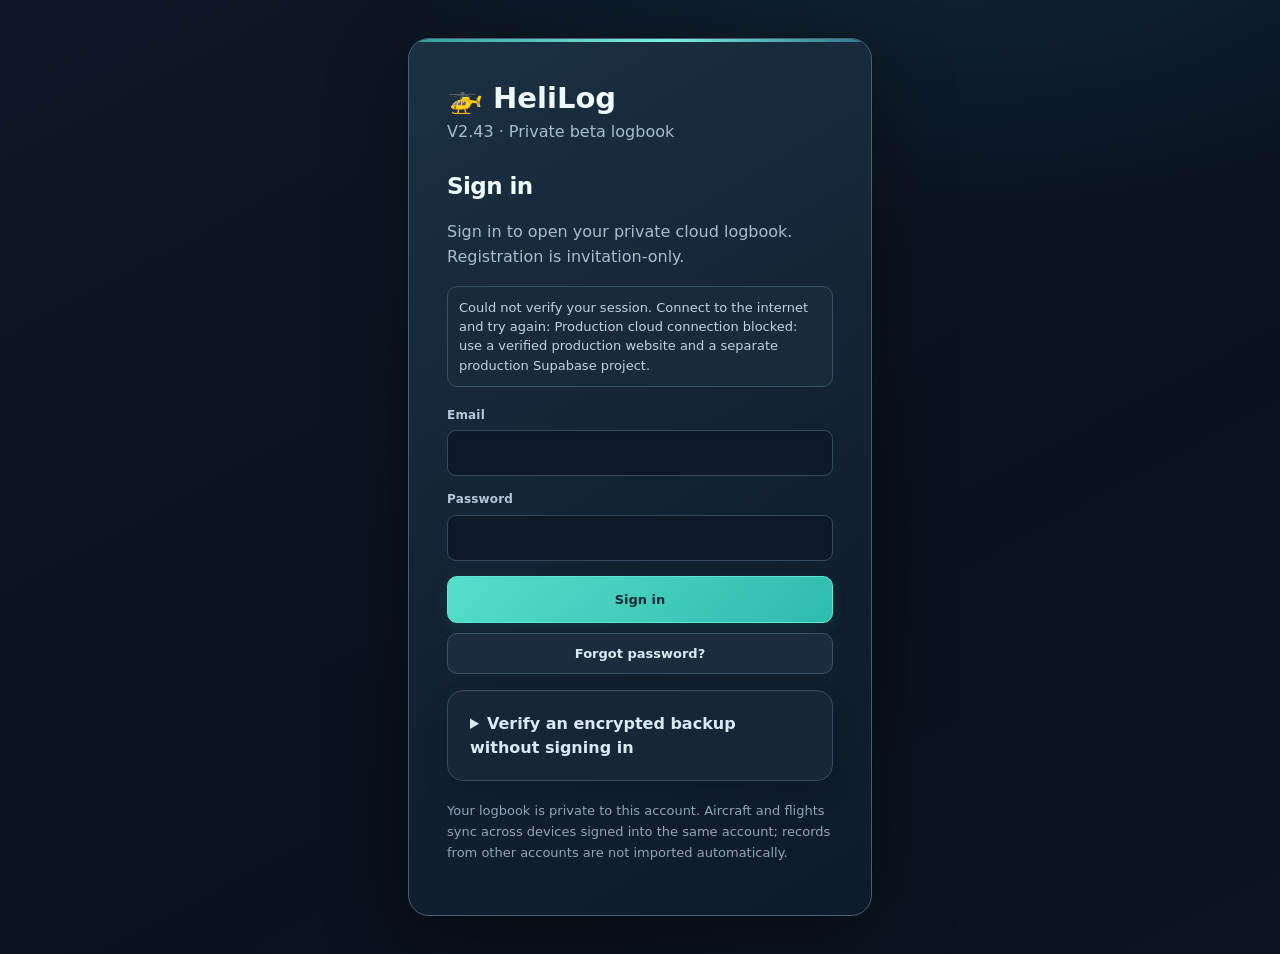
==== commit d18a66c9: "Production candidate: HeliLog V2.43 tested interface text audit Promote v2.43 reviewed source and ma" ====
--- a/index.html
+++ b/index.html
@@ -11,7 +11,7 @@
 <link rel="manifest" href="./manifest.webmanifest">
 <link rel="apple-touch-icon" href="./apple-touch-icon.png">
 <link rel="icon" type="image/png" sizes="192x192" href="./icon-192.png">
-<title>HeliLog V2.42 — Private Beta Candidate</title>
+<title>HeliLog V2.43 — Private Beta Candidate</title>
 <style>
 :root{--bg:#f4f6f8;--panel:#fff;--ink:#17202a;--muted:#6b7280;--line:#e5e7eb;--dark:#111827;--soft:#eef2f7}
 *{box-sizing:border-box}body{margin:0;font-family:Inter,system-ui,Segoe UI,sans-serif;background:var(--bg);color:var(--ink)}
@@ -589,7 +589,7 @@
 <link rel="stylesheet" href="./guide.css?v=2.29" media="screen">
 </head>
 <body><div class="layout">
-<aside><div class="brand"><span class="brand-symbol" aria-hidden="true">🚁</span><span class="brand-wordmark">HeliLog</span><span class="brand-version">V2.42 · PRIVATE BETA</span></div><nav>
+<aside><div class="brand"><span class="brand-symbol" aria-hidden="true">🚁</span><span class="brand-wordmark">HeliLog</span><span class="brand-version">V2.43 · PRIVATE BETA</span></div><nav>
 <div class="nav-group-label">Flight operations</div>
 <button data-v="dashboard">▣ Dashboard</button><button data-v="logbook">▤ Logbook</button><button data-v="totals">◉ Totals</button><button data-v="recency">◷ Recency</button>
 <div class="nav-group-label">Records &amp; assets</div>
@@ -608,7 +608,7 @@
 <div id="deleteModal" class="modalbackdrop" onclick="if(event.target===this)closeDeleteModal()">
   <div class="modal" role="dialog" aria-modal="true" aria-labelledby="deleteTitle">
     <h3 id="deleteTitle">Delete flight?</h3>
-    <p id="deleteText">This will remove the flight from the V2 test logbook.</p>
+    <p id="deleteText">This will remove the flight from your logbook.</p>
     <div class="modal-actions">
       <button class="btn" type="button" onclick="closeDeleteModal()">Cancel</button>
       <button class="btn dangerbtn" type="button" onclick="confirmDeleteFlight()">Delete flight</button>
@@ -1989,10 +1989,7 @@
 }
 
 function downloadImportTemplate(){
-  let sample=[
-    IMPORT_HEADERS,
-    ['02-10-2026','G2CA','LY-XYZ','Guimbal','Cabri','G2','SE','EYVI','0935','EYKA','1055','single-pilot','1:20','PIC','Matas','1','0','1','0','0:00','0:00','yes','Example cross-country flight','{}','flight','','','','']
-  ];
+  let sample=[IMPORT_HEADERS];
   let csv=sample.map(r=>r.map(csvEscape).join(',')).join('\r\n');
   let b=new Blob([csv],{type:'text/csv;charset=utf-8'});
   let u=URL.createObjectURL(b),a=document.createElement('a');
@@ -3401,7 +3398,7 @@
   app.innerHTML=header('Print logbook & archive',
     'Continuous numbered A4 pages with cumulative totals and a permanent printing history.',
     `<button class="btn" onclick="go('logbook')">← Logbook</button>`)+
-    `<div class="card" style="margin-bottom:16px"><div class="head"><h2>Endorsement print archive — V2</h2></div><p class="mini">Print and permanently archive instructor/examiner endorsements on separately numbered pages. Corrections use signed addenda.</p><button class="btn primary" onclick="go('endorsementarchive')">Open endorsement archive</button></div>`+
+    `<div class="card" style="margin-bottom:16px"><div class="head"><h2>Endorsement print archive</h2></div><p class="mini">Print and permanently archive instructor/examiner endorsements on separately numbered pages. Corrections use signed addenda.</p><button class="btn primary" onclick="go('endorsementarchive')">Open endorsement archive</button></div>`+
     `<div class="card" style="margin-bottom:16px">
       <div class="head"><h2>Archive settings</h2></div>
       ${first?`<div class="formgrid">
@@ -3409,7 +3406,7 @@
           <input id="archiveFirstPage" type="number" min="1" max="99999" value="${S.printArchive.firstPage}">
         </div>
         <div class="field"><label>Previous paper logbook reference (optional)</label>
-          <input id="archivePaperRef" maxlength="120" placeholder="Original paper logbook, final page 42"
+          <input id="archivePaperRef" maxlength="120" placeholder="Previous paper logbook reference"
             value="${htmlEscape(S.printArchive.paperReference)}">
         </div>
       </div>
@@ -3417,7 +3414,7 @@
       :`<div class="muted">The page sequence is locked after the first confirmed batch. The last archived page is
          <b>${batches[batches.length-1].firstPage+batches[batches.length-1].pageCount-1}</b>.
          ${S.printArchive.paperReference?'Original paper logbook: '+htmlEscape(S.printArchive.paperReference):''}</div>`}
-      <div class="mini" style="margin-top:10px">By default, HeliLog starts a new printed volume at Page 1 and carries forward the imported totals from your earlier paper logbook. Keep the original handwritten logbook. Print archives and confirmation records live in this browser and are included in Full Backup.</div>
+      <div class="mini" style="margin-top:10px">By default, HeliLog starts a new printed volume at Page 1 and carries forward the imported totals from your earlier paper logbook. Keep the original handwritten logbook. Archive confirmations are stored with your logbook and included in full backups. Check cloud synchronization before switching devices.</div>
     </div>
     ${archiveSummaryMarkup(draft)}
     ${canPrint?`<div class="card" style="margin-top:14px">
@@ -3497,7 +3494,7 @@
         </div>`).join(''):
         '<p class="muted">No confirmed batches yet. Previewing or saving a PDF does not mark flights as archived.</p>'}
     </div>
-    <div class="note" style="margin-top:16px"><b>Important:</b> This is a local record of manually confirmed paper printouts, not proof that a printer completed a job or that the CAA approved the logbook. Keep the signed pages and full JSON backups. Confirm acceptance and countersignature requirements with your licensing authority. V1.43 corrections use a separate signed addendum; the original print batch is immutable. This does not certify compliance with your aviation authority's correction procedures.</div>`;
+    <div class="note" style="margin-top:16px"><b>Important:</b> This is a local record of manually confirmed paper printouts, not proof that a printer completed a job or that the CAA approved the logbook. Keep the signed pages and full JSON backups. Confirm acceptance and countersignature requirements with your licensing authority. Archived-page corrections use a separate signed addendum; the original print batch is immutable. This does not certify compliance with your aviation authority's correction procedures.</div>`;
 }
 
 function isSimulatorSession(f){return f?.entryType==='simulator';}
@@ -3528,12 +3525,12 @@
            <option value="single"${old?.simPilotConfig==='single'?' selected':''}>Single-pilot</option>
            <option value="multi"${old?.simPilotConfig==='multi'?' selected':''}>Multi-pilot</option>
          </select></div>
-         <div class="field"><label>Device qualification / ID (optional)</label><input id="simQualification" maxlength="60" placeholder="e.g. Q1234" value="${htmlEscape(old?.simQualification||'')}"></div>
+         <div class="field"><label>Device qualification / ID (optional)</label><input id="simQualification" maxlength="60" placeholder="Device qualification or reference" value="${htmlEscape(old?.simQualification||'')}"></div>
          <div class="field"><label>Total time of session (H:MM)</label><input id="simDuration" inputmode="decimal" placeholder="2:30" value="${old?fmt(old.stdMin||0):''}">
            <div class="mini">Include associated pre- and after-flight checks, per the paper-logbook instructions.</div></div>
        </div>
        <div class="field" style="margin-top:12px"><label>Exercise / proficiency check / remarks</label>
-         <textarea id="simRemarks" placeholder="e.g. IR(H) procedures, proficiency check, revalidation">${htmlEscape(old?.remarks||'')}</textarea></div>
+         <textarea id="simRemarks" placeholder="Training exercises or check details">${htmlEscape(old?.remarks||'')}</textarea></div>
        <div class="note">Only the Synthetic Training Devices Session and Remarks columns are filled on paper. Departure, arrival, aircraft flight time, PIC time and take-offs/landings remain blank.</div>
        ${(!!editId&&correctingArchivedId===editId)?`<div class="field"><label>Reason for correction (required)</label><textarea id="correctionReason" placeholder="Explain the correction and evidence" required></textarea></div>`:''}
        <div class="actions"><button class="btn" type="button" onclick="cancelFlightForm('${old?.id||''}')">Cancel</button>
@@ -4629,7 +4626,7 @@
       </div>`;
     }).join('');
 
-  app.innerHTML=header('Pilots','Saved pilot profiles for quick selection and future certification workflows',
+  app.innerHTML=header('Pilots','Saved pilot profiles for PIC selection and endorsements',
     `<button class="btn primary" onclick="newPerson()">＋ Add pilot</button>`)+
     `<div class="grid aircraft">${cards||'<div class="card"><p class="muted">No saved pilots yet.</p></div>'}</div>`;
 }
@@ -5024,7 +5021,7 @@
       <div class="endorsement-body">${htmlEscape(e.text)}</div>
     </div>
 
-    <div class="note" style="margin-bottom:12px">Prototype signature capture only. This is not yet presented as a qualified or authority-approved electronic signature. The endorser should review the text above before signing.</div>
+    <div class="note" style="margin-bottom:12px">A saved or drawn signature does not independently verify identity or provide a qualified electronic signature. The endorser must review the text before signing.</div>
 
     ${v227IsPNG(signer.savedSignatureData)?`<div class="v227-saved-option"><b>Saved signature available</b><p class="muted">The signer may approve applying their profile signature to this specific endorsement.</p><button type="button" class="btn" onclick="v227UseSavedSignature('${e.id}')">Use saved signature</button></div>`:''}
     <div class="signature-canvas-wrap">
@@ -5973,7 +5970,7 @@
       <button class="btn primary" type="button" onclick="installHeliLog()">Install HeliLog</button>
     </div>
     <div id="pwaStatus"></div>
-    <div class="install-help" style="margin-top:10px">On iPhone/iPad, open the hosted HeliLog site in Safari, use <b>Share → Add to Home Screen</b>. Full offline PWA support requires HeliLog to be served over HTTPS. Opening this prototype directly as a file still works for testing, but it cannot register the offline service worker.</div>
+    <div class="install-help" style="margin-top:10px">On iPhone/iPad, open the hosted HeliLog site in Safari, use <b>Share → Add to Home Screen</b>. Full offline PWA support requires HeliLog to be served over HTTPS. Opening HeliLog directly from a local file does not enable offline installation.</div>
   </div>
 
 
@@ -6184,7 +6181,7 @@
   app.innerHTML=header('Test Mode & safe reset',
     'A separate browser-local sandbox for experimenting with flight logging and paper archives.',
     `<button class="btn" onclick="go('dashboard')">← Dashboard</button>`)+
-    `<div class="note" style="margin-bottom:16px"><b>V2 development notice:</b> This full-interface preview uses new V2-specific storage. Test records created in the earlier modular V2 Alpha interface remain available at <a href="./alpha.html" target="_blank" rel="noopener noreferrer">Previous V2 Alpha workspace</a> on this same device, but the two datasets have not been merged. Export either workspace’s JSON backup if you want to retain its samples.</div>`+
+    `<div class="note" style="margin-bottom:16px"><b>Legacy sandbox records:</b> Earlier local test entries remain separate from this sandbox. Review them in the <a href="./alpha.html" target="_blank" rel="noopener noreferrer">previous Alpha workspace</a> on this device. These test records are not merged automatically; save a separate backup if you need them.</div>`+
     `<div class="card">
       <div class="head"><h2>Current environment: ${TEST_MODE?'⚗ TEST SANDBOX':'MAIN LOGBOOK'}</h2></div>
       <p>${TEST_MODE?
@@ -6441,7 +6438,7 @@
     <div class="formgrid">
       <div class="field"><label for="ownFirstName">First name</label><input id="ownFirstName" autocomplete="given-name" required value="${htmlEscape(pilotNameParts().firstName)}"></div>
       <div class="field"><label for="ownLastName">Surname</label><input id="ownLastName" autocomplete="family-name" required value="${htmlEscape(pilotNameParts().lastName)}"></div>
-      <div class="field"><label>Licence type</label><input id="ownLicenceType" value="${htmlEscape(S.pilot.licenceType||'')}" placeholder="CPL(H)"></div>
+      <div class="field"><label>Licence type</label><input id="ownLicenceType" value="${htmlEscape(S.pilot.licenceType||'')}" placeholder="Licence type"></div>
       <div class="field"><label>Licence number</label><input id="ownLicenceNumber" value="${htmlEscape(S.pilot.licenceNumber||'')}" placeholder="Optional"></div>
       <div class="field"><label>Competent authority</label><input id="ownAuthority" value="${htmlEscape(S.pilot.authority||'')}"></div>
     </div>
@@ -6627,8 +6624,8 @@
       "Enter a rule name, ICAO helicopter type, crew configuration, minimum, measurement unit and rolling period.",
       "Select flight, approved FFS, check or training as permissible sources only where the operator requirements allow them.",
       "Use Set active to choose the applicable operator profile; other profiles can remain inactive.",
-      "Profiles save per account on the current device. They are not synced or included in cloud backups.",
-      "This phase stores rule definitions only: no simulator/check evidence, training attachments, notifications or regulatory certification."
+      "Operator profiles, rules and associated evidence synchronize with the signed-in account. Check cloud sync before changing rules from another device.",
+      "Record supporting FFS, check or training references where the operator rule permits them. Only pilot-reviewed evidence is eligible for operator tracking; HeliLog does not upload those files or certify regulatory credit."
     ],
     "route": "operatorrules",
     "action": "Manage operator rules"
@@ -6885,6 +6882,7 @@
   }
 ];
 const HELILOG_GUIDE_UPDATES=[
+ {v:"V2.43",name:"Clearer, neutral guidance across HeliLog",detail:"Refresh outdated help and account messages, remove prototype labels from established features, and replace overly specific form examples with generic prompts. The CSV import template now starts blank. Existing records are unchanged."},
  {v:"V2.42",name:"Faster clean printing and simpler Help & Guide",detail:"Getting-started instructions now appear first, with a compact expandable update history. Pre-archive checks run automatically; no findings means direct access to print preview. Findings still need explicit review and acknowledgement, and printed-and-signed confirmation remains separate."},
  {v:"V2.41.2",name:"Cleaner simulator session details",detail:"Simulator details show only the recorded simulator duration. Removed the unnecessary Actual flight time: 0:00 box. Simulator sessions still do not add helicopter flight time or EASA recency."},
  {v:"V2.41.1",name:"Simplify simulator helicopter type entry",detail:"The Represented helicopter ICAO type field is the only aircraft-type input for simulator sessions. Removed the older Device / aircraft type field without deleting legacy device descriptions or previously reviewed linked evidence."},
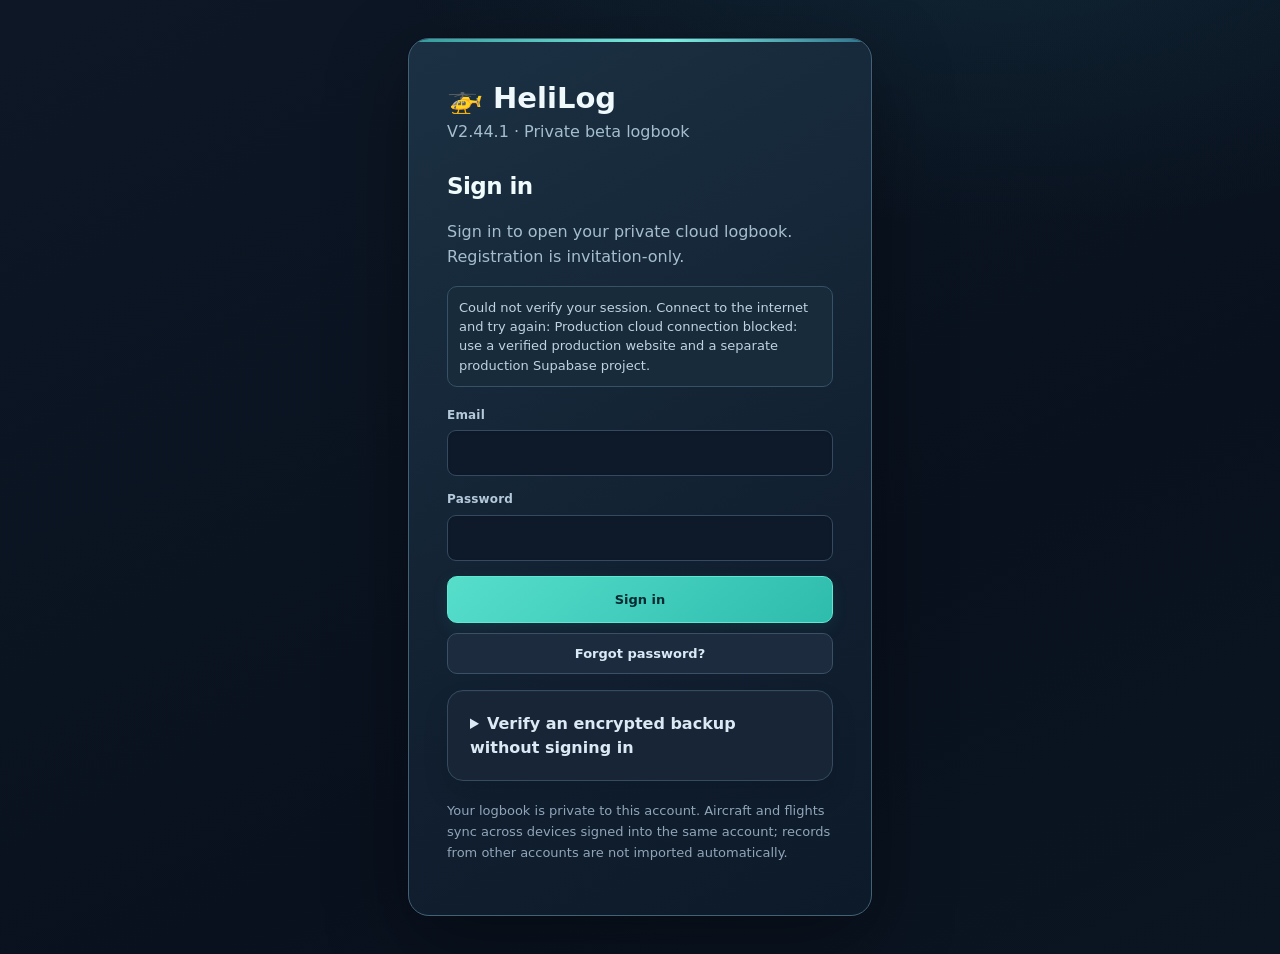
==== commit 8cb3ce38: "Production candidate: HeliLog v2.44.1 dedicated data management and guarded reset Promote verified T" ====
--- a/index.html
+++ b/index.html
@@ -11,7 +11,7 @@
 <link rel="manifest" href="./manifest.webmanifest">
 <link rel="apple-touch-icon" href="./apple-touch-icon.png">
 <link rel="icon" type="image/png" sizes="192x192" href="./icon-192.png">
-<title>HeliLog V2.43 — Private Beta Candidate</title>
+<title>HeliLog V2.44.1 — Private Beta Candidate</title>
 <style>
 :root{--bg:#f4f6f8;--panel:#fff;--ink:#17202a;--muted:#6b7280;--line:#e5e7eb;--dark:#111827;--soft:#eef2f7}
 *{box-sizing:border-box}body{margin:0;font-family:Inter,system-ui,Segoe UI,sans-serif;background:var(--bg);color:var(--ink)}
@@ -589,7 +589,7 @@
 <link rel="stylesheet" href="./guide.css?v=2.29" media="screen">
 </head>
 <body><div class="layout">
-<aside><div class="brand"><span class="brand-symbol" aria-hidden="true">🚁</span><span class="brand-wordmark">HeliLog</span><span class="brand-version">V2.43 · PRIVATE BETA</span></div><nav>
+<aside><div class="brand"><span class="brand-symbol" aria-hidden="true">🚁</span><span class="brand-wordmark">HeliLog</span><span class="brand-version">V2.44.1 · PRIVATE BETA</span></div><nav>
 <div class="nav-group-label">Flight operations</div>
 <button data-v="dashboard">▣ Dashboard</button><button data-v="logbook">▤ Logbook</button><button data-v="totals">◉ Totals</button><button data-v="recency">◷ Recency</button>
 <div class="nav-group-label">Records &amp; assets</div>
@@ -5952,6 +5952,12 @@
     <div id="integrityCheckResult" class="mini">No records will be changed by the check.</div>
   </div>
 
+  <div class="card" id="v244DataManagement">
+    <div class="head">
+      <div><h2>Data management</h2><div class="muted">Download and verify a safety copy, then review account reset options.</div></div>
+      <button class="btn" type="button" onclick="go('datamanagement')">Manage data</button>
+    </div>
+  </div>
   <div class="card" id="settings-testmode-card">
     <div class="head">
       <div><h2>Test Mode &amp; safe reset</h2>
@@ -6225,6 +6231,220 @@
       <div id="cleanStartStatus" class="mini"></div>
     </div>`}
     <div class="note" style="margin-top:16px">TEST DATA MUST NOT be used as a genuine pilot logbook. Sandbox archives are not official flying records, even when signed in a print preview.</div>`;
+}
+
+let v244Prepared=null,v244Busy=false,v244Notice='',v244SafetyCopy=null;
+
+// This is a separate page, matching Cloud account and Backup & Recovery.
+function v244DataManagementPage(){
+ app.innerHTML=header('Data management','Back up, verify and manage this account’s logbook data',
+  '<button class="btn" type="button" onclick="go(\'settings\')">← Settings</button>')+
+  '<div id="v244DataManagementPage">'+v244ResetPanel()+'</div>';
+}
+function v244ResetPanel(){
+ const account=v23AccountWorkspace();
+ const sync=account?window.HeliLogV23Sync.status():null;
+ const snapshot=account?JSON.stringify(S):'';
+ const matching=!!(account&&v244SafetyCopy?.owner===sync.owner&&v244SafetyCopy?.snapshot===snapshot);
+ const verified=matching&&v244SafetyCopy.verified===true;
+ const ready=account&&sync.resetSupported===true&&sync.state==='synced'&&sync.pending===0&&sync.conflicts===0&&Number.isSafeInteger(sync.resetGeneration);
+ const prepared=ready&&verified&&v244Prepared?.owner===sync.owner&&v244Prepared?.generation===sync.resetGeneration&&v244Prepared?.snapshot===snapshot;
+ const disabled=v244Busy?' disabled':'';
+ return '<div class="card" style="margin-bottom:16px">'+
+  '<h2>1. Download a safety backup</h2>'+
+  '<p class="muted">Export the logbook currently saved on this device as a JSON file with a SHA-256 checksum. This is available independently of the cloud reset feature and does not alter any records. Store the download in a safe location outside HeliLog.</p>'+
+  (!account?'<p class="note">Sign in to your cloud account to use Data management.</p>':
+  '<button type="button" class="btn primary" onclick="v244DownloadSafetyCopy()"'+disabled+'>Download logbook backup</button>'+
+  '<div class="field" style="margin-top:14px"><label for="v244VerifySafetyFile">Verify the downloaded backup</label>'+
+  '<input id="v244VerifySafetyFile" type="file" accept=".json,application/json" onchange="v244VerifyBackupFile(event)"'+disabled+'>'+
+  '<div class="mini">Select the file you just downloaded. HeliLog checks its checksum and compares the contents to your current logbook locally. No file is uploaded.</div></div>'+
+  (verified?'<div class="successbox"><b>Backup verified.</b> The downloaded file matches the current account workspace on this device.</div>':
+   matching?'<div class="note">Backup download requested. Select the saved file above to verify it before proceeding.</div>':
+   '<p class="mini">No matching backup has been verified for the current logbook.</p>'))+
+  '</div>'+
+  '<div class="card" style="margin-bottom:16px">'+
+  '<h2>2. Delete all logbook data</h2>'+
+  '<p class="muted">Permanently erase this account’s flights, simulator sessions, aircraft, licences, people, endorsements, signatures, imported totals, signed archive history, correction addenda and cloud snapshots. Your login account remains active. Separately downloaded files cannot be deleted remotely.</p>'+
+  '<div class="note"><b>Important:</b> Signed archive evidence is included in deletion. Preserve any flight records you are required to keep. The reset cannot be undone in HeliLog.</div>'+
+  (!account?'':(!sync.resetSupported?'<div class="note" role="status"><b>Deletion unavailable on this test server.</b> Its required server-side reset safeguards have not been installed. Backup download and verification work independently; existing cloud synchronization is unchanged.</div>':'')+
+  '<p class="mini">Cloud status: <b>'+v23Escape(sync.state)+'</b>. Deletion also requires online synchronization, no pending changes and a verified backup.</p>'+
+  '<button type="button" class="btn" onclick="v244PrepareReset()"'+(!ready||!verified||v244Busy?' disabled':'')+'>Check cloud records and continue to deletion confirmation</button>'+
+  (prepared?'<form class="form" onsubmit="v244ExecuteReset(event)" style="margin-top:15px">'+
+  '<div class="field"><label for="v244ResetPassword">Re-enter account password</label><input id="v244ResetPassword" type="password" autocomplete="current-password" required></div>'+
+  '<div class="field"><label for="v244ResetPhrase">Type DELETE MY LOGBOOK</label><input id="v244ResetPhrase" type="text" autocomplete="off" required></div>'+
+  '<label><input id="v244ResetBackupVerified" type="checkbox" required> I verified and securely stored my backup and understand that the logbook and cloud archives will be erased.</label>'+
+  '<button type="submit" class="btn dangerbtn"'+disabled+'>Permanently delete logbook data</button></form>':''))+
+  '</div>'+
+  (v244Notice?'<div class="note" role="status" style="margin-top:10px">'+v23Escape(v244Notice)+'</div>':'');
+}
+function v244RerenderDataManagement(){
+ if(location.hash==='#datamanagement'&&v23AccountWorkspace())v244DataManagementPage();
+}
+// A backup export is intentionally NOT gated on server-side deletion support.
+async function v244DownloadSafetyCopy(){
+ if(v244Busy||!v23AccountWorkspace())return;
+ v244Busy=true;v244Notice='';v244Prepared=null;v244SafetyCopy=null;
+ try{
+  const owner=window.HeliLogCloud.snapshot().userId;
+  const snapshot=JSON.stringify(S);
+  const file=await makeFullBackup();
+  if(owner!==window.HeliLogCloud.snapshot().userId||JSON.stringify(S)!==snapshot)
+   throw Error('Account data changed during export. Please download another copy.');
+  offerBackupFile(file,'HeliLog_Safety_Backup');
+  v244SafetyCopy={owner,snapshot,checksum:file.integrity.sha256,verified:false};
+  v244Notice='Backup download requested. Check your browser Downloads folder, save the file securely and select it above to verify the saved copy.';
+ }catch(error){
+  v244Notice='Backup was not prepared: '+String(error.message||error);
+ }finally{v244Busy=false;v244RerenderDataManagement();}
+}
+async function v244VerifyBackupFile(event){
+ if(v244Busy||!v23AccountWorkspace())return;
+ const field=event?.target,file=field?.files?.[0];
+ if(field)field.value='';
+ v244Busy=true;v244Notice='';v244Prepared=null;
+ try{
+  if(!file)throw Error('Select the JSON file you downloaded.');
+  if(file.size>100*1024*1024)throw Error('Backup file exceeds the 100 MB verification limit.');
+  const owner=window.HeliLogCloud.snapshot().userId;
+  const expected=JSON.stringify(S),safety=v244SafetyCopy;
+  if(!safety||safety.owner!==owner||safety.snapshot!==expected)
+   throw Error('Download a fresh backup of this account before verifying it.');
+  safety.verified=false;
+  const parsed=JSON.parse(await file.text());
+  if(parsed?.app!=='HeliLog'||parsed?.format!=='helilog-full-backup'||
+     parsed?.integrity?.algorithm!=='SHA-256'||typeof parsed?.integrity?.sha256!=='string')
+   throw Error('Not a checksum-protected HeliLog full backup.');
+  const fileData=JSON.stringify(parsed.data);
+  const actual=await sha256Hex(fileData);
+  if(actual!==parsed.integrity.sha256||actual!==safety.checksum||fileData!==expected)
+   throw Error('The file does not match the current account logbook or its checksum.');
+  if(owner!==window.HeliLogCloud.snapshot().userId||JSON.stringify(S)!==expected)
+   throw Error('The account changed during verification. Download a new file.');
+  safety.verified=true;
+  v244Notice='Backup VERIFIED: the selected file matches this device’s current logbook and SHA-256 checksum. Keep it securely outside the app. This check does not certify cloud snapshots or official recordkeeping compliance.';
+ }catch(error){
+  v244Notice='Backup NOT verified: '+String(error.message||error);
+ }finally{v244Busy=false;v244RerenderDataManagement();}
+}
+
+function v244FreshWorkspace(){
+ const name=window.HeliLogCloud.snapshot().displayName||"Pilot";
+ const empty=freshLogbookData({pilot:{name}},false);
+ empty.cloudWorkspaceV23=true;
+ empty.cloudResetV244=true;
+ empty.endorsementV2Archive={firstPage:1,batches:[],amendments:[]};
+ return empty;
+}
+
+async function v244PrepareReset(){
+ if(v244Busy||!v23AccountWorkspace())return;
+ v244Busy=true;v244Prepared=null;v244Notice="";
+ try{
+  if(window.navigator.onLine===false||typeof hasUnsavedFlightChanges==="function"&&hasUnsavedFlightChanges())
+   throw Error("Connect to the internet and finish any open flight edit first.");
+  await v23RefreshSync();
+  const sync=window.HeliLogV23Sync.status(),owner=window.HeliLogCloud.snapshot().userId;
+  if(!sync.resetSupported||sync.state!=="synced"||sync.owner!==owner||sync.pending||sync.conflicts||!Number.isSafeInteger(sync.resetGeneration))
+   throw Error("Resolve all unsynchronized changes and verify the account before resetting.");
+  const audit=await v28ReadAudit(false);
+  if(!audit.ok)throw Error("Cloud archive integrity check did not pass. Preserve both copies and review the findings before deleting.");
+  if(window.HeliLogV24Archive?.error?.())
+   throw Error("Cloud archive refresh is not healthy. A complete backup cannot be verified.");
+  const localArchiveBatches=(S.printArchive?.batches?.length||0)+(S.endorsementV2Archive?.batches?.length||0);
+  const localSignedAddenda=(S.printArchive?.corrections||[]).filter(c=>c.confirmedAt).length+
+   (S.endorsementV2Archive?.amendments||[]).length;
+  if(localArchiveBatches!==audit.counts.batches||localSignedAddenda!==audit.counts.addenda)
+   throw Error("This device has not loaded every signed cloud archive or correction. Sync and review the archive before making a deletion backup.");
+  const before=JSON.stringify(S);
+  if(!v244SafetyCopy?.verified||v244SafetyCopy.owner!==owner||v244SafetyCopy.snapshot!==before)
+   throw Error("Download and verify a fresh matching backup before continuing.");
+  v244Prepared={owner,generation:sync.resetGeneration,snapshot:before};
+  v244Notice="Archive and synchronization checks passed. Enter your password and the exact confirmation phrase to proceed.";
+ }catch(e){v244Notice="Reset preparation stopped: "+String(e.message||e);}
+ finally{v244Busy=false;v244RerenderDataManagement();}
+}
+
+async function v244ExecuteReset(event){
+ event?.preventDefault?.();
+ if(v244Busy||!v244Prepared||!v23AccountWorkspace())return;
+ const field=document.getElementById("v244ResetPassword");
+ let password=field?.value||"";
+ if(field)field.value="";
+ const phrase=document.getElementById("v244ResetPhrase")?.value||"";
+ const acknowledged=!!document.getElementById("v244ResetBackupVerified")?.checked;
+ if(phrase!=="DELETE MY LOGBOOK"||!acknowledged||!password){v244Notice="Enter your account password, the exact phrase and confirm your verified safety backup.";v244RerenderDataManagement();return;}
+ const owner=v244Prepared.owner,generation=v244Prepared.generation,before=v244Prepared.snapshot;
+ if(!confirm("FINAL WARNING: Delete ALL logbook information, signed print archives, endorsements and cloud snapshots from this account? Your account login stays active. This operation cannot be undone."))return;
+ v244Busy=true;v244Notice="";
+ let serverReset=false;
+ try{
+  if(window.navigator.onLine===false||window.HeliLogCloud.snapshot().userId!==owner||JSON.stringify(S)!==before)
+   throw Error("Your account, data or network changed. Start again with a new backup.");
+  const sync=window.HeliLogV23Sync.status();
+  if(!sync.resetSupported||sync.state!=="synced"||sync.pending||sync.conflicts||sync.resetGeneration!==generation)
+   throw Error("Synchronization changed. A new backup and review are required.");
+  const db=await window.HeliLogCloud.client();
+  const email=window.HeliLogCloud.snapshot().email;
+  const verified=await db.auth.signInWithPassword({email,password});
+  password="";
+  if(verified.error||verified.data?.user?.id!==owner)
+   throw Error("Account password verification failed. Nothing was deleted.");
+  if(!await window.HeliLogV23Sync.ensureGeneration()||
+   window.HeliLogV23Sync.status().resetGeneration!==generation||
+   JSON.stringify(S)!==before)throw Error("Account changed during password confirmation. No deletion was requested.");
+  const outcome=await db.rpc("helilog_reset_logbook",{
+   p_expected_generation:generation,p_confirmation:"DELETE MY LOGBOOK"
+  });
+  if(outcome.error)throw Error(outcome.error.message||"Cloud reset was rejected.");
+  serverReset=true;
+  const next=Number(outcome.data);
+  window.HeliLogV24Archive.stop();
+  window.HeliLogV23Sync.adoptGenerationAfterReset(next,v244FreshWorkspace());
+  v244Prepared=null;v244SafetyCopy=null;
+  window.location.reload();
+ }catch(e){
+  v244Prepared=null;
+  v244Notice=(serverReset?
+   "Cloud deletion SUCCEEDED but this device could not finish updating. Preserve your external backup and reload HeliLog so the reset protection can take effect. ":
+   "Deletion did not complete. Your records should remain unchanged. ")+String(e.message||e);
+ }finally{
+  password="";v244Busy=false;
+  v244RerenderDataManagement();
+ }
+}
+
+function v244ResetRequiredView(){
+ const sync=window.HeliLogV23Sync.status();
+ app.innerHTML='<div class="v23-auth-container"><div class="v23-auth-card">'+
+  '<h2>Account logbook reset detected</h2>'+
+  '<p>The account logbook was erased on another device. HeliLog has blocked all older cached records and pending uploads from being synchronized again.</p>'+
+  '<p class="note">Records still on THIS device have not been deleted. Download a safety copy if you need to retain evidence of them. Accepting the new empty account will clear this device’s logbook cache and unsent changes.</p>'+
+  '<p class="mini">Pending changes on this device: '+Number(sync.pending||0)+'.</p>'+
+  '<button class="btn dangerbtn" type="button" onclick="v244AcknowledgeRemoteReset()"'+(v244Busy?' disabled':'')+'>Download backup and clear this device</button>'+
+  (v244Notice?'<div class="note" role="alert">'+v23Escape(v244Notice)+'</div>':'')+
+  '</div></div>';
+}
+
+async function v244AcknowledgeRemoteReset(){
+ if(v244Busy||!v23AccountWorkspace()||window.HeliLogV23Sync.status().state!=="reset_required")return;
+ v244Busy=true;v244Notice="";
+ try{
+  if(window.navigator.onLine===false)throw Error("Reconnect to check the latest cloud reset.");
+  await window.HeliLogV23Sync.ensureGeneration();
+  if(window.HeliLogV23Sync.status().state!=="reset_required")
+   throw Error("The account state changed. Reload before proceeding.");
+  const before=JSON.stringify(S),backup=await makeFullBackup();
+  if(JSON.stringify(S)!==before)throw Error("Local data changed during backup.");
+  offerBackupFile(backup,"HeliLog_STALE_DEVICE_Before_Clear");
+  const words=prompt("Your local logbook was superseded by an account reset. Verify your downloaded backup is saved and readable. Type CLEAR THIS DEVICE to discard the old local records:");
+  if(words!=="CLEAR THIS DEVICE")return;
+  if(!confirm("Replace THIS device’s cached logbook and pending uploads with the reset account’s empty workspace?"))return;
+  if(JSON.stringify(S)!==before)throw Error("This device changed after the backup. Start again.");
+  window.HeliLogV24Archive.stop();
+  window.HeliLogV23Sync.acceptRemoteReset(v244FreshWorkspace());
+  window.location.reload();
+ }catch(e){v244Notice="Local reset not acknowledged: "+String(e.message||e);}
+ finally{v244Busy=false;if(window.HeliLogV23Sync.status().state==="reset_required")v244ResetRequiredView();}
 }
 
 function backupSummary(data){
@@ -6882,6 +7102,8 @@
   }
 ];
 const HELILOG_GUIDE_UPDATES=[
+ {v:"V2.44.1",name:"Dedicated data management and backup verification",detail:"Data management is now its own Settings page. Download and locally verify a complete device backup even while server-side deletion is unavailable. A verified copy and all cloud safeguards are required before irreversible deletion can be activated."},
+ {v:"V2.44",name:"Protected account-wide data reset",detail:"The Data management area prepares a mandatory safety backup and requires fresh account-password verification before deleting logbook records, frozen print archives and cloud snapshots. Account login is retained. Other devices must explicitly acknowledge a reset before syncing."},
  {v:"V2.43",name:"Clearer, neutral guidance across HeliLog",detail:"Refresh outdated help and account messages, remove prototype labels from established features, and replace overly specific form examples with generic prompts. The CSV import template now starts blank. Existing records are unchanged."},
  {v:"V2.42",name:"Faster clean printing and simpler Help & Guide",detail:"Getting-started instructions now appear first, with a compact expandable update history. Pre-archive checks run automatically; no findings means direct access to print preview. Findings still need explicit review and acknowledgement, and printed-and-signed confirmation remains separate."},
  {v:"V2.41.2",name:"Cleaner simulator session details",detail:"Simulator details show only the recorded simulator duration. Removed the unnecessary Actual flight time: 0:00 box. Simulator sessions still do not add helicopter flight time or EASA recency."},
@@ -7204,6 +7426,7 @@
 function render(){
   document.documentElement.classList.remove('helilog-quick-scroll-locked');
   if(!v23Unlocked){v23LoginView();return;}
+ if(window.HeliLogV23Sync.status().state==="reset_required"){v244ResetRequiredView();return;}
   let v=location.hash.slice(1)||'dashboard';
   if(v23AccountWorkspace()&&v==='testmode'){
     v='dashboard';if(location.hash!=='#dashboard')location.hash='#dashboard';
@@ -7218,10 +7441,10 @@
   }
   try{
     if(v!=='add'&&v!=='quickadd') editingFlightId=null;
-    ({dashboard,logbook,add,quickadd:quickAdd,aircraft,pilots,endorsements,printarchive,archivereview:v229PreArchiveReview,endorsementarchive:v2EndorsementArchive,totals,recency,operatorrules:()=>window.HeliLogV236OperatorRulesUI.page(effectiveFlights(),S.aircraft,recencyCurrent()),profile,settings,locations:v219LocationsPage,backups,cloud,testmode,mobilemore,help:helpGuide}[v]||dashboard)();
-    let moreViews=['mobilemore','aircraft','pilots','endorsements','endorsementarchive','totals','recency','operatorrules','profile','settings','locations','backups','cloud','testmode','help'];
+    ({dashboard,logbook,add,quickadd:quickAdd,aircraft,pilots,endorsements,printarchive,archivereview:v229PreArchiveReview,endorsementarchive:v2EndorsementArchive,totals,recency,operatorrules:()=>window.HeliLogV236OperatorRulesUI.page(effectiveFlights(),S.aircraft,recencyCurrent()),profile,settings,datamanagement:v244DataManagementPage,locations:v219LocationsPage,backups,cloud,testmode,mobilemore,help:helpGuide}[v]||dashboard)();
+    let moreViews=['mobilemore','aircraft','pilots','endorsements','endorsementarchive','totals','recency','operatorrules','profile','settings','datamanagement','locations','backups','cloud','testmode','help'];
     document.querySelectorAll('[data-v]').forEach(b=>{
-      let active=b.dataset.v===v || (b.dataset.v==='quickadd'&&v==='add') || (b.dataset.v==='settings' && (v==='cloud'||v==='backups'||v==='locations')) || (b.dataset.v==='mobilemore' && moreViews.includes(v));
+      let active=b.dataset.v===v || (b.dataset.v==='quickadd'&&v==='add') || (b.dataset.v==='settings' && (v==='cloud'||v==='backups'||v==='locations'||v==='datamanagement')) || (b.dataset.v==='mobilemore' && moreViews.includes(v));
       b.classList.toggle('on',active);
     });
     setTimeout(updatePWAStatus,0);
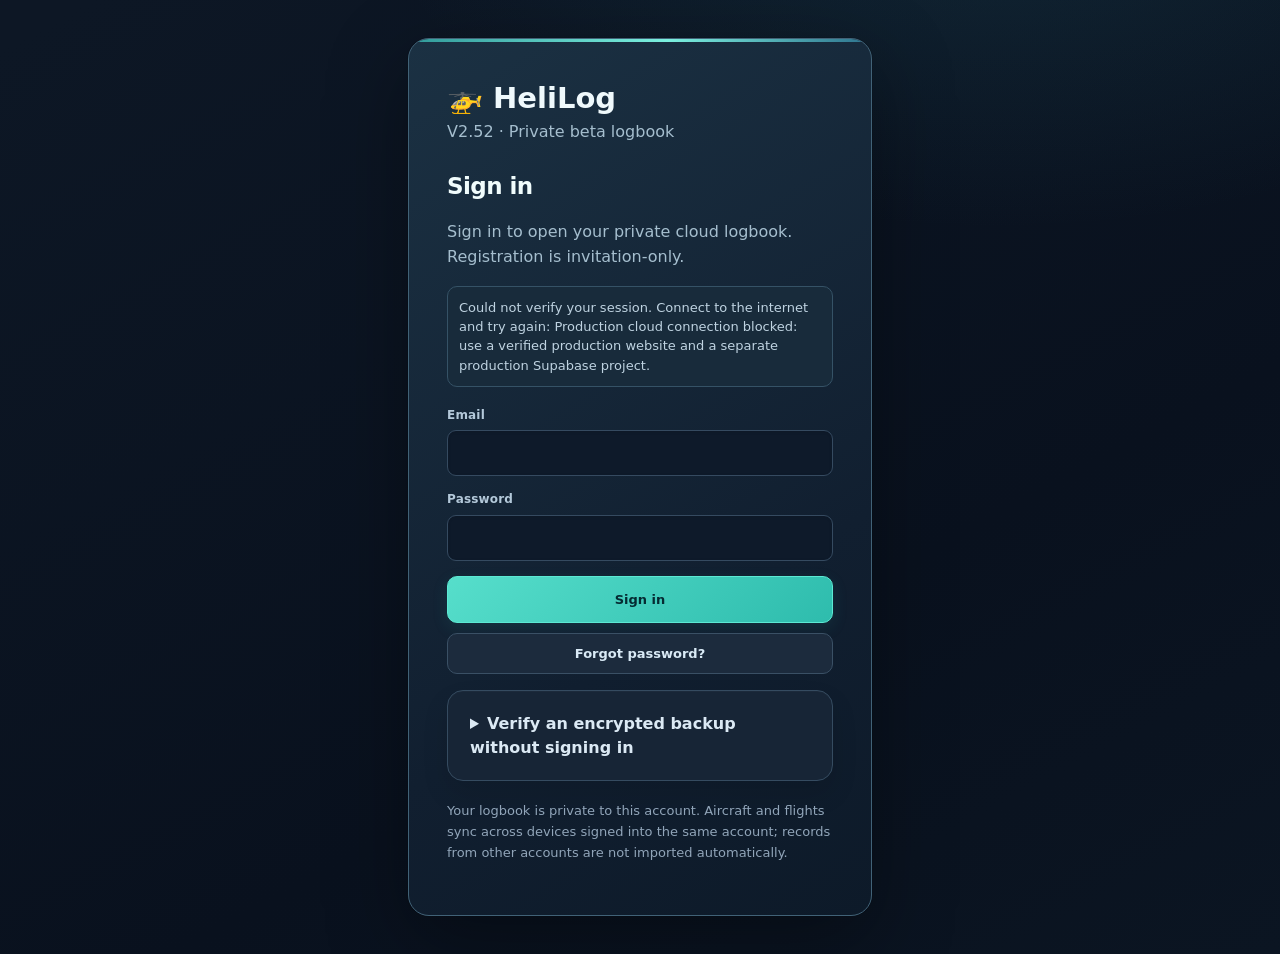
==== commit eb0ffabb: "Prepare HeliLog v2.52 production root from tested staging assets Preserve production Supabase public" ====
--- a/index.html
+++ b/index.html
@@ -11,7 +11,7 @@
 <link rel="manifest" href="./manifest.webmanifest">
 <link rel="apple-touch-icon" href="./apple-touch-icon.png">
 <link rel="icon" type="image/png" sizes="192x192" href="./icon-192.png">
-<title>HeliLog V2.44.1 — Private Beta Candidate</title>
+<title>HeliLog V2.52 — Private Beta Candidate</title>
 <style>
 :root{--bg:#f4f6f8;--panel:#fff;--ink:#17202a;--muted:#6b7280;--line:#e5e7eb;--dark:#111827;--soft:#eef2f7}
 *{box-sizing:border-box}body{margin:0;font-family:Inter,system-ui,Segoe UI,sans-serif;background:var(--bg);color:var(--ink)}
@@ -31,7 +31,6 @@
 @media(max-width:550px){.v23-auth-container{align-items:flex-start;padding:18px 0}.v23-auth-card{padding:25px 20px}}
 /* Installed phone/tablet app: flight entry and viewing only; browser retains management tools. */
 html.installed-touch-app .web-only-tool,
-html.installed-touch-app .logbook-filter-controls,
 html.installed-touch-app nav button[data-v="printarchive"],
 html.helilog-installed-app nav button[data-v="printarchive"]{display:none!important}
 html.installed-touch-app .dashboard-actions{grid-template-columns:repeat(3,minmax(0,1fr))}
@@ -584,12 +583,49 @@
 .special-count-fields label{font-size:11px;min-height:15px}
 .special-count-fields input[type="number"]{text-align:center;padding-inline:4px;font-variant-numeric:tabular-nums}
 @media(max-width:520px){.special-count-fields{grid-template-columns:minmax(0,1fr) repeat(2,minmax(0,.82fr));column-gap:5px}.special-count-fields label{font-size:10px}}
+
+/* V2.45.1: compact logbook paging instead of rendering the full history. */
+.logbook-pagination{display:flex;align-items:center;justify-content:space-between;gap:10px;flex-wrap:wrap;padding:14px 0 2px}
+.logbook-pagination[hidden]{display:none!important}
+.logbook-page-summary{font-size:12px;color:var(--muted)}
+.logbook-page-controls{display:flex;align-items:center;gap:10px}
+.logbook-page-controls .btn{min-width:84px}
+.logbook-page-label{font-size:13px;font-weight:750;white-space:nowrap;font-variant-numeric:tabular-nums}
+.logbook-page-controls .btn:disabled{opacity:.45;cursor:not-allowed}
+@media(max-width:650px){
+ .logbook-pagination{align-items:stretch;flex-direction:column;gap:9px}
+ .logbook-page-controls{display:grid;grid-template-columns:minmax(0,1fr) auto minmax(0,1fr);gap:8px}
+ .logbook-page-controls .btn{min-width:0;min-height:44px}
+ .logbook-page-label{text-align:center}
+}
+
+/* V2.46: mobile Logbook search stays visible; advanced filters open on demand.
+   Installed PWAs can filter records but retain all web-only archive/import limits. */
+.logbook-mobile-filter-bar{display:none}
+.logbook-filter-count{display:inline-flex;min-width:20px;justify-content:center;align-items:center;padding:2px 6px;border-radius:999px;font-size:12px;font-weight:800;background:var(--soft);color:var(--ink)}
+.logbook-filter-count[hidden],.logbook-mobile-clear[hidden]{display:none!important}
+@media(max-width:850px){
+  .logbook-mobile-filter-bar{display:flex;gap:9px;align-items:center;margin:-4px 0 12px}
+  .logbook-filter-toggle,.logbook-mobile-clear{min-height:44px}
+  .logbook-filter-toggle{display:inline-flex;align-items:center;gap:9px}
+  .logbook-filter-primary>.filterfield:not(:first-child),
+  .logbook-filter-secondary{display:none}
+  .logbook-mobile-expanded .logbook-filter-primary>.filterfield:not(:first-child){display:block}
+  .logbook-mobile-expanded .logbook-filter-secondary{display:grid}
+}
+html.installed-touch-app .logbook-mobile-filter-bar{display:flex;gap:9px;align-items:center;margin:-4px 0 12px}
+html.installed-touch-app .logbook-filter-toggle,html.installed-touch-app .logbook-mobile-clear{min-height:44px}
+html.installed-touch-app .logbook-filter-primary{grid-template-columns:1fr}
+html.installed-touch-app .logbook-filter-primary>.filterfield:not(:first-child),
+html.installed-touch-app .logbook-filter-secondary{display:none}
+html.installed-touch-app .logbook-mobile-expanded .logbook-filter-primary>.filterfield:not(:first-child){display:block}
+html.installed-touch-app .logbook-mobile-expanded .logbook-filter-secondary{display:grid}
 </style>
 <link rel="stylesheet" href="./dark-cockpit.css?v=2.20-cockpit-3" media="screen">
 <link rel="stylesheet" href="./guide.css?v=2.29" media="screen">
 </head>
 <body><div class="layout">
-<aside><div class="brand"><span class="brand-symbol" aria-hidden="true">🚁</span><span class="brand-wordmark">HeliLog</span><span class="brand-version">V2.44.1 · PRIVATE BETA</span></div><nav>
+<aside><div class="brand"><span class="brand-symbol" aria-hidden="true">🚁</span><span class="brand-wordmark">HeliLog</span><span class="brand-version">V2.52 · PRIVATE BETA</span></div><nav>
 <div class="nav-group-label">Flight operations</div>
 <button data-v="dashboard">▣ Dashboard</button><button data-v="logbook">▤ Logbook</button><button data-v="totals">◉ Totals</button><button data-v="recency">◷ Recency</button>
 <div class="nav-group-label">Records &amp; assets</div>
@@ -677,6 +713,7 @@
 <script src="./cloud-foundation.js?v=2.19-locations-1"></script>
 <script src="./cloud-view.js?v=2.19-locations-1"></script>
 <script src="./cloud-sync.js?v=2.39.1-operator-sync-1"></script>
+<script src="./sync-activity.js?v=2.52"></script>
 <script src="./auth-gate.js?v=2.39.1-operator-sync-1"></script>
 <script src="./cloud-archives.js?v=2.19-locations-1"></script>
 <script src="./archive-integrity.js?v=2.19-locations-1"></script>
@@ -1432,7 +1469,10 @@
   let now=new Date();
   let cutoff=new Date(now.getFullYear(),now.getMonth(),now.getDate());
   cutoff.setDate(cutoff.getDate()-(days-1));
-  let cutoffStr=cutoff.toISOString().slice(0,10);
+  // Use the local calendar day, not UTC ISO midnight. Positive time zones
+  // otherwise include an extra day in 30/90/365-day dashboard filters.
+  const cutoffStr=[cutoff.getFullYear(),String(cutoff.getMonth()+1).padStart(2,'0'),
+   String(cutoff.getDate()).padStart(2,'0')].join('-');
   return effectiveFlights().filter(f=>!isSimulatorSession(f)&&String(f.date||'')>=cutoffStr);
 }
 function dashboardPeriodTotals(flights){
@@ -1471,14 +1511,18 @@
   document.querySelectorAll('.dashboard-range button').forEach(b=>b.classList.toggle('on',b===button));
 }
 function dashboard(){
-  let fs=effectiveFlights().filter(f=>!isSimulatorSession(f)).sort(compareFlightsNewest);
+  // Materialize corrected flights once; old aircraft totals re-resolved the
+  // complete correction history separately for every aircraft.
+  const entries=effectiveFlights();
+  let fs=entries.filter(f=>!isSimulatorSession(f)).sort(compareFlightsNewest);
   let t=calcTotals();
   let reminders=dashboardReminders().slice(0,6);
   let endorsements=[...(S.endorsements||[])].sort((a,b)=>(b.date||'').localeCompare(a.date||'')).slice(0,4);
-  let aircraftRows=S.aircraft.map(a=>{
-    let mins=effectiveFlights().filter(f=>f.aid===a.id).reduce((n,f)=>n+Number(f.mins||0),0);
-    return {a,mins};
-  }).sort((a,b)=>b.mins-a.mins);
+  const aircraftMinutes=new Map();
+  for(const f of entries)aircraftMinutes.set(f.aid,
+   (aircraftMinutes.get(f.aid)||0)+Number(f.mins||0));
+  let aircraftRows=S.aircraft.map(a=>({a,mins:aircraftMinutes.get(a.id)||0}))
+    .sort((a,b)=>b.mins-a.mins);
 
   app.innerHTML=header('Dashboard',`Welcome back, ${S.pilot.name}`,`<div style="display:flex;gap:8px;flex-wrap:wrap"><button class="btn primary" onclick="go('quickadd')">⚡ Quick flight</button><button class="btn" onclick="go('add')">Full entry</button>${!v23AccountWorkspace()?`<button class="btn" onclick="go('testmode')">⚗ ${TEST_MODE?'Test Mode settings':'Open Test Mode'}</button>`:''}</div>`)+
   `<div class="card">
@@ -1537,17 +1581,63 @@
   </div>`;
 }
 function row(f){let a=ac(f.aid);return `<tr class="click" onclick="flight('${f.id}')"><td>${displayDate(f.date)}</td><td><b>${isSimulatorSession(f)?'SIM':a?.icao||'—'}</b></td><td>${isSimulatorSession(f)?htmlEscape(f.stdType):f.dep+' → '+f.arr}</td><td>${fmt(isSimulatorSession(f)?f.stdMin:f.mins)}</td><td><span class="tag">${isSimulatorSession(f)?'SIM':f.role}</span></td></tr>`}
+// V2.46: the mobile filters are presentation-only; pagination remains independent.
+// V2.45.1: pagination is presentation-only. The same complete filtered
+// collection drives the totals, while only the visible slice is rendered.
+let logbookPage=1,logbookPageCount=1,lastLogbookPageSize=0;
+function logbookPageSize(){
+  return (isStandaloneApp()||window.innerWidth<=850)?10:25;
+}
+function logbookViewportResized(){
+  if(!document.getElementById('logbookBody'))return;
+  const size=logbookPageSize();
+  if(size===lastLogbookPageSize)return;
+  logbookPage=1;
+  applyLogbookFilters();
+}
+function setLogbookPage(page){
+  const next=Math.max(1,Math.min(logbookPageCount,Math.trunc(Number(page)||1)));
+  if(next===logbookPage)return;
+  logbookPage=next;
+  applyLogbookFilters();
+  // On a phone, keep the first row near the top after pressing Next/Previous,
+  // without forcing desktop browsers to jump while paging.
+  if(logbookPageSize()===10)
+    document.getElementById('logbookBody')?.closest('table')?.scrollIntoView?.({block:'start',behavior:'smooth'});
+}
+function toggleLogbookMobileFilters(){
+  const card=document.querySelector('.logbook-flight-list');
+  const button=document.getElementById('logbookFilterToggle');
+  if(!card||!button)return;
+  const expanded=button.getAttribute('aria-expanded')!=='true';
+  card.classList.toggle('logbook-mobile-expanded',expanded);
+  button.setAttribute('aria-expanded',String(expanded));
+  const label=document.getElementById('logbookFilterToggleText');
+  if(label)label.textContent=expanded?'Hide filters':'More filters';
+}
+function updateLogbookMobileFilterStatus(){
+  const ids=['filterFrom','filterTo','filterAircraft','filterRole','filterXC','filterNight','filterIFR'];
+  const active=ids.filter(id=>!!document.getElementById(id)?.value).length;
+  const badge=document.getElementById('logbookFilterCount');
+  if(badge){badge.textContent=String(active);badge.hidden=active===0;}
+  const clear=document.getElementById('logbookMobileClear');
+  if(clear)clear.hidden=!active&&!document.getElementById('logSearch')?.value?.trim();
+}
 function logbook(){
   let aircraftOptions=S.aircraft.map(a=>`<option value="${a.id}">${a.icao} — ${a.reg}</option>`).join('');
   app.innerHTML=header('Logbook',isInstalledTouchApp()?'View your flight records':'Search and filter your flight records',`<div style="display:flex;gap:8px;flex-wrap:wrap"><button class="btn desktop-only web-only-tool" onclick="openImportModal()">Import CSV</button><button class="btn desktop-only web-only-tool" onclick="openExportModal()">Export</button><button class="btn primary" onclick="go('add')">＋ Add flight</button></div>`)+`
   <div class="card logbook-flight-list">
-    <div class="filterbar logbook-filter-controls">
-      <div class="filterfield"><label>Search</label><input id="logSearch" type="search" placeholder="Route, PIC, registration, remarks…"></div>
-      <div class="filterfield desktop-only"><label>From date</label>${europeanDateField('filterFrom')}</div>
-      <div class="filterfield desktop-only"><label>To date</label>${europeanDateField('filterTo')}</div>
-      <div class="filterfield desktop-only"><label>Aircraft</label><select id="filterAircraft"><option value="">All aircraft</option>${aircraftOptions}</select></div>
+    <div id="logbookPrimaryFilters" class="filterbar logbook-filter-primary">
+      <div class="filterfield"><label for="logSearch">Search</label><input id="logSearch" type="search" placeholder="Route, PIC, registration, remarks…"></div>
+      <div class="filterfield"><label>From date</label>${europeanDateField('filterFrom')}</div>
+      <div class="filterfield"><label>To date</label>${europeanDateField('filterTo')}</div>
+      <div class="filterfield"><label for="filterAircraft">Aircraft</label><select id="filterAircraft"><option value="">All aircraft</option>${aircraftOptions}</select></div>
     </div>
-    <div class="filterbar second desktop-only logbook-filter-controls">
+    <div class="logbook-mobile-filter-bar">
+      <button id="logbookFilterToggle" type="button" class="btn logbook-filter-toggle" aria-expanded="false" aria-controls="logbookPrimaryFilters logbookAdvancedFilters" onclick="toggleLogbookMobileFilters()"><span id="logbookFilterToggleText">More filters</span><span id="logbookFilterCount" class="logbook-filter-count" hidden></span></button>
+      <button id="logbookMobileClear" type="button" class="btn logbook-mobile-clear" onclick="clearLogbookFilters()" hidden>Clear</button>
+    </div>
+    <div id="logbookAdvancedFilters" class="filterbar second logbook-filter-secondary">
       <div class="filterfield"><label>Pilot function</label><select id="filterRole"><option value="">All functions</option>${['PIC','CO-PILOT','DUAL','SOLO','SPIC','PICUS'].map(r=>`<option>${r}</option>`).join('')}</select></div>
       <div class="filterfield"><label>Cross-country</label><select id="filterXC"><option value="">All flights</option><option value="yes">XC only</option><option value="no">Non-XC only</option></select></div>
       <div class="filterfield"><label>Night</label><select id="filterNight"><option value="">All flights</option><option value="yes">Night time recorded</option><option value="no">No night time</option></select></div>
@@ -1560,6 +1650,14 @@
         <tbody id="logbookBody"></tbody>
       </table>
     </div>
+    <nav id="logbookPagination" class="logbook-pagination" aria-label="Logbook pages" hidden>
+      <span id="logbookPageSummary" class="logbook-page-summary" aria-live="polite"></span>
+      <div class="logbook-page-controls">
+        <button id="logbookPrevPage" type="button" class="btn" onclick="setLogbookPage(logbookPage-1)" aria-label="Previous logbook page">Previous</button>
+        <span id="logbookPageLabel" class="logbook-page-label"></span>
+        <button id="logbookNextPage" type="button" class="btn" onclick="setLogbookPage(logbookPage+1)" aria-label="Next logbook page">Next</button>
+      </div>
+    </nav>
     <div class="filtermeta">
       <div><span id="resultCount" class="resultcount">0 flights</span> shown</div>
       <div class="filtertotals">
@@ -1573,8 +1671,12 @@
 
   ['logSearch','filterFrom','filterTo','filterAircraft','filterRole','filterXC','filterNight','filterIFR'].forEach(id=>{
     let el=document.getElementById(id);
-    el.addEventListener(['logSearch','filterFrom','filterTo'].includes(id)?'input':'change',applyLogbookFilters);
+    el.addEventListener(['logSearch','filterFrom','filterTo'].includes(id)?'input':'change',()=>{
+      logbookPage=1;applyLogbookFilters();
+    });
   });
+  // A single listener survives navigation without accumulating duplicates.
+  window.addEventListener('resize',logbookViewportResized);
   applyLogbookFilters();
 }
 
@@ -1588,14 +1690,19 @@
   let night=document.getElementById('filterNight')?.value||'';
   let ifr=document.getElementById('filterIFR')?.value||'';
 
+  // Build searchable text only when the pilot actually entered a query.
+  // Type and registration lookups are constant-time for large logbooks.
+  const aircraftById=new Map();
+  if(q)for(const a of S.aircraft)if(!aircraftById.has(a.id))aircraftById.set(a.id,a);
   return effectiveFlights().filter(f=>{
-    let a=ac(f.aid);
-    let searchable=[
-      f.date,f.dep,f.arr,f.off,f.on,f.picName,f.role,f.simCategory,f.simDevice,f.simQualification,f.stdType,flightRemarksForDisplay(f),
-      a?.icao,a?.reg,a?.manufacturer,a?.model,a?.variant
-    ].filter(Boolean).join(' ').toLowerCase();
-
-    if(q && !searchable.includes(q)) return false;
+    if(q){
+      const a=aircraftById.get(f.aid);
+      const searchable=[
+       f.date,f.dep,f.arr,f.off,f.on,f.picName,f.role,f.simCategory,f.simDevice,f.simQualification,f.stdType,flightRemarksForDisplay(f),
+       a?.icao,a?.reg,a?.manufacturer,a?.model,a?.variant
+      ].filter(Boolean).join(' ').toLowerCase();
+      if(!searchable.includes(q))return false;
+    }
     if(from && f.date<from) return false;
     if(to && f.date>to) return false;
     if(aircraftId && f.aid!==aircraftId) return false;
@@ -1614,8 +1721,26 @@
   let body=document.getElementById('logbookBody');
   if(!body) return;
   let flights=getFilteredFlights();
-  body.innerHTML=flights.length?flights.map(f=>{
-    let a=ac(f.aid);
+  const pageSize=logbookPageSize();
+  lastLogbookPageSize=pageSize;
+  logbookPageCount=Math.max(1,Math.ceil(flights.length/pageSize));
+  logbookPage=Math.min(Math.max(1,logbookPage),logbookPageCount);
+  const first=(logbookPage-1)*pageSize;
+  const visibleFlights=flights.slice(first,first+pageSize);
+  const pager=document.getElementById('logbookPagination');
+  if(pager){
+    pager.hidden=logbookPageCount<=1;
+    document.getElementById('logbookPageSummary').textContent=
+      `Showing ${first+1}–${first+visibleFlights.length} of ${flights.length} entries`;
+    document.getElementById('logbookPageLabel').textContent=
+      `Page ${logbookPage} of ${logbookPageCount}`;
+    document.getElementById('logbookPrevPage').disabled=logbookPage===1;
+    document.getElementById('logbookNextPage').disabled=logbookPage===logbookPageCount;
+  }
+  const aircraftById=new Map();
+  for(const a of S.aircraft)if(!aircraftById.has(a.id))aircraftById.set(a.id,a);
+  body.innerHTML=visibleFlights.length?visibleFlights.map(f=>{
+    let a=aircraftById.get(f.aid);
     return `<tr class="click" onclick="flight('${f.id}')">
       <td>${displayDate(f.date)}</td><td><b>${isSimulatorSession(f)?'SIM':a?.icao||'—'}</b></td><td>${isSimulatorSession(f)?htmlEscape(f.simCategory||'—'):a?.reg||'—'}</td>
       <td>${isSimulatorSession(f)?htmlEscape(f.stdType||simulatorDeviceLabel(f)):f.dep+' '+(f.off||'')}</td>
@@ -1641,12 +1766,14 @@
 
   document.getElementById('filteredIFRWrap').style.display=ifrFilter?'inline':'none';
   document.getElementById('filteredNightWrap').style.display=nightFilter?'inline':'none';
+  updateLogbookMobileFilterStatus();
 }
 
 function clearLogbookFilters(){
   ['logSearch','filterFrom','filterTo','filterAircraft','filterRole','filterXC','filterNight','filterIFR'].forEach(id=>{
     let el=document.getElementById(id); if(el) el.value='';
   });
+  logbookPage=1;
   applyLogbookFilters();
 }
 
@@ -2096,6 +2223,11 @@
       if(total!==null && ifr!==null && ifr>total) errors.push(`Row ${rowNo}: ifr_time exceeds total_time.`);
       if(!roles.includes(role)) errors.push(`Row ${rowNo}: pilot_function must be ${roles.join(', ')}.`);
       if(!get('pic_name')) errors.push(`Row ${rowNo}: pic_name is required.`);
+      const importedPICName=get('pic_name').trim();
+      if(!['PIC','SOLO'].includes(role) && (
+        importedPICName.toUpperCase()==='SELF' ||
+        (S.pilot.name && importedPICName.toLowerCase()===S.pilot.name.trim().toLowerCase())
+      ))errors.push(`Row ${rowNo}: for ${role}, pic_name must identify the commander, not SELF or the account holder.`);
       if(xc===null) errors.push(`Row ${rowNo}: cross_country must be yes/no or true/false.`);
 
       parsed.push({
@@ -2159,6 +2291,11 @@
   });
   if(!additions.length){
     alert('There are no new flights to import. All matching records already exist.');
+    return;
+  }
+  if(additions.some(item=>item.entryType!=='simulator'&&['PIC','SOLO'].includes(item.role)) &&
+     !ownerPerson()?.isAccountHolder){
+    alert('Complete the account-holder pilot profile before importing PIC or SOLO flights.');
     return;
   }
   let aircraftAdded=0;
@@ -2187,14 +2324,15 @@
       S.aircraft.push(a); aircraftAdded++;
     }
 
-    let importedPerson=item.picName.toLowerCase()===S.pilot.name.toLowerCase()
-      ? ownerPerson()
-      : ensurePersonForName(item.picName);
+    // PIC and SOLO mean the logbook owner is the pilot. SELF is a display
+    // convention, never a separate commander/person profile.
+    const isOwnerFlight=['PIC','SOLO'].includes(item.role);
+    const importedPerson=isOwnerFlight?ownerPerson():ensurePersonForName(item.picName);
 
     S.flights.push({
       id:'f'+Date.now()+Math.random().toString(36).slice(2,8),
       date:item.date,aid:a.id,dep:item.dep,arr:item.arr,off:item.off,on:item.on,
-      mins:item.mins,role:item.role,picName:importedPerson?.name||item.picName,
+      mins:item.mins,role:item.role,picName:isOwnerFlight?'SELF':(importedPerson?.name||item.picName),
       picPersonId:importedPerson?.id||'',
       pilotConfig:item.pilotConfig||'single',
       nightMin:item.nightMin,ifrMin:item.ifrMin,
@@ -2759,7 +2897,15 @@
   const recent=confirmedCorrections(data).filter(c=>c.flightId===f.id).at(-1);
   return recent?recent.after:f;
 }
-function effectiveFlights(data=S){return data.flights.map(f=>effectiveFlight(f,data));}
+// V2.45: resolve each confirmed correction once per logbook snapshot.
+// The last confirmed addendum for a flight wins, just as effectiveFlight()
+// does. No cached/stored data is changed, and unsigned proposals are ignored.
+function effectiveFlights(data=S){
+ const latestByFlight=new Map();
+ for(const correction of confirmedCorrections(data))
+   latestByFlight.set(correction.flightId,correction.after);
+ return data.flights.map(f=>f&&latestByFlight.has(f.id)?latestByFlight.get(f.id):f);
+}
 function correctionFieldTotals(f,aircraftSnapshot){
   return sumLogbookFields([f],aircraftSnapshot);
 }
@@ -3693,7 +3839,7 @@
 <div class="section-title">Flight identification</div>
 <div class="formgrid quick-flight-identification">
   <div class="field"><label>Date</label>${europeanDateField('date','',true)}</div>
-  <div class="field"><label>Aircraft</label><select id="aid">${S.aircraft.map(a=>`<option value="${a.id}">${a.icao} — ${a.reg}</option>`).join('')}</select></div>
+  <div class="field"><label>Aircraft</label><select id="aid">${S.aircraft.filter(a=>a.inactive!==true || (editing && existing.aid===a.id)).map(a=>`<option value="${a.id}">${htmlEscape(a.icao)} — ${htmlEscape(a.reg)}${a.inactive===true?' (inactive — existing flight)':''}</option>`).join('')}</select></div>
 
   <div class="field"><label>Departure place</label><input id="dep" class="uppercase-input" maxlength="12" autocapitalize="characters" autocorrect="off" spellcheck="false" oninput="uppercasePlaceInput(this)"></div>
   <div class="field"><label>Departure time (UTC, 24h)</label>
@@ -3741,7 +3887,7 @@
   <div class="field quick-pic-field">
     <label>Name of PIC</label>
     <input id="picName" list="picPeopleList" autocomplete="off">
-    <datalist id="picPeopleList">${S.people.filter(p=>!p.isAccountHolder).map(p=>`<option value="${htmlEscape(p.name)}"></option>`).join('')}</datalist>
+    <datalist id="picPeopleList">${S.people.filter(p=>!p.isAccountHolder&&p.inactive!==true).map(p=>`<option value="${htmlEscape(p.name)}"></option>`).join('')}</datalist>
     <div class="mini">Choose a saved pilot or type a new name. New names are saved automatically.</div>
   </div>
 </div>
@@ -3863,7 +4009,7 @@
 
 if(existing){
   $('#date').value=formatDate(existing.date||'');
-  $('#aid').value=existing.aid||S.aircraft[0]?.id||'';
+  $('#aid').value=existing.aid||S.aircraft.find(a=>a.inactive!==true)?.id||'';
   $('#dep').value=existing.dep||'';
   $('#arr').value=existing.arr||'';
   $('#off').value=existing.off||'';
@@ -3915,7 +4061,7 @@
   $('#date').value=formatDate(new Date().toISOString().slice(0,10));
   if(quick){
     const lastFlight=effectiveFlights().filter(f=>!isSimulatorSession(f)).sort(compareFlightsNewest)[0];
-    if(lastFlight && S.aircraft.some(a=>a.id===lastFlight.aid)) $('#aid').value=lastFlight.aid;
+    if(lastFlight && S.aircraft.some(a=>a.id===lastFlight.aid && a.inactive!==true)) $('#aid').value=lastFlight.aid;
   }
 }
 
@@ -4339,6 +4485,7 @@
 
   if(readEuropeanDate('date',true)===null)return showFormError('Enter a valid flight date in DD-MM-YYYY format.');
   if(!$('#aid').value) return showFormError('Please select an aircraft.');
+  if(!editingFlightId && ac($('#aid').value)?.inactive===true) return showFormError('This aircraft is archived. Reactivate it under Aircraft before adding another flight.');
   if(!$('#dep').value.trim() || !$('#arr').value.trim()) return showFormError('Please enter both departure and arrival places.');
 
   let offValid=validateTimeField('off');
@@ -4383,7 +4530,7 @@
   let picName=$('#picName').value.trim();
   if(['PIC','SOLO'].includes(role))picName='SELF';
   if(!picName) return showFormError('Please enter the name of the PIC.');
-  if(!['PIC','SOLO'].includes(role) && picName.toLowerCase()===S.pilot.name.toLowerCase()){
+  if(!['PIC','SOLO'].includes(role) && (picName.toUpperCase()==='SELF' || picName.toLowerCase()===S.pilot.name.toLowerCase())){
     return showFormError('For '+role+', Name of PIC must be the commander/PIC of the flight, not the account holder.');
   }
 
@@ -4497,25 +4644,31 @@
   go('logbook');
 }
 
+let showArchivedAircraft=false;
 function aircraft(){
+  const inactiveCount=S.aircraft.filter(a=>a.inactive===true).length;
   editingAircraftId=null;
-  app.innerHTML=header('Aircraft','ICAO type designator is the primary logbook identifier',`<button class="btn primary" onclick="newAircraft()">＋ Add aircraft</button>`)+
-  `<div class="grid aircraft">${S.aircraft.map(a=>{
+  app.innerHTML=header('Aircraft',showArchivedAircraft?'Archived registrations remain linked to all past flights and career totals':'Active aircraft appear when adding new flights. Archiving only hides future selections.',
+    `<div style="display:flex;gap:8px;flex-wrap:wrap"><button class="btn" onclick="showArchivedAircraft=!showArchivedAircraft;aircraft()">${showArchivedAircraft?'← Active aircraft':`Archived aircraft (${inactiveCount})`}</button><button class="btn primary" onclick="newAircraft()">＋ Add aircraft</button></div>`)+
+  `<div class="grid aircraft">${S.aircraft.filter(a=>showArchivedAircraft?a.inactive===true:a.inactive!==true).map(a=>{
     let usedFlights=effectiveFlights().filter(f=>f.aid===a.id);
     let m=usedFlights.reduce((n,f)=>n+Number(f.mins||0),0);
     return `<div class="card">
       <div style="display:flex;justify-content:space-between;gap:12px;align-items:flex-start">
         <div>
           <div class="icao">${a.icao}</div>
-          <h3>${a.reg}</h3>
+          <h3>${htmlEscape(a.reg)}</h3>${a.inactive===true?'<span class="badge gray">Inactive</span>':''}
         </div>
-        <button class="btn" type="button" onclick="editAircraft('${a.id}')">Edit</button>
+        <div style="display:flex;gap:6px;flex-wrap:wrap;justify-content:flex-end">
+          <button class="btn" type="button" onclick="editAircraft('${a.id}')">Edit</button>
+          <button class="btn" type="button" onclick="toggleAircraftInactive('${a.id}')">${a.inactive===true?'Reactivate':'Archive'}</button>
+        </div>
       </div>
       <div class="muted">${a.manufacturer} ${a.model} ${a.variant||''}</div>
       <p><b>${fmt(m)}</b> <span class="muted">your time · ${usedFlights.length} flight${usedFlights.length===1?'':'s'}</span></p>
       <span class="muted">✓ ${engineCode(a)==='ME'?'Multi-engine (ME)':'Single-engine (SE)'}</span>
     </div>`;
-  }).join('')}</div>`;
+  }).join('')||'<div class="card"><p class="muted">No '+(showArchivedAircraft?'archived':'active')+' aircraft. '+(showArchivedAircraft?'Switch back to active aircraft.':'Add or reactivate a registration.')+'</p></div>'}</div>`;
 }
 
 function newAircraft(editId=null){
@@ -4599,9 +4752,64 @@
   go('aircraft');
 }
 
+function toggleAircraftInactive(id){
+  const a=S.aircraft.find(x=>x.id===id);
+  if(!a)return;
+  const prior=a.inactive;
+  if(prior!==true && !confirm('Archive '+a.reg+'? It will be hidden from new-flight selection, but past flights, printed records and type totals will stay unchanged.'))return;
+  a.inactive=prior!==true;
+  if(!save()){a.inactive=prior;return;}
+  go('aircraft');
+}
+
+// Literal SELF is a PIC display value, not an independent pilot profile.
+function isLegacySelfPilotProfile(person){
+  return !!person && !person.isAccountHolder && String(person.name||'').trim().toUpperCase()==='SELF';
+}
+function repairImportedSelfProfile(id){
+  const legacy=personById(id),owner=ownerPerson();
+  if(!isLegacySelfPilotProfile(legacy) || !owner?.isAccountHolder || owner.id===legacy?.id){
+    alert('The account-holder profile is unavailable. No records were changed.');
+    return;
+  }
+  const eligible=S.flights.filter(f=>!isSimulatorSession(f) &&
+    ['PIC','SOLO'].includes(f.role) && !isArchivedFlight(f.id) &&
+    (f.picPersonId===legacy.id ||
+      (!f.picPersonId && String(f.picName||'').trim().toUpperCase()==='SELF')));
+  const frozen=S.flights.filter(f=>isArchivedFlight(f.id) && f.picPersonId===legacy.id);
+  if(!eligible.length && !S.people.includes(legacy))return;
+  if(!confirm('Repair '+eligible.length+' unarchived PIC/SOLO flight(s) linked to SELF? They will be linked to your account-holder profile. '+frozen.length+' archived flight(s) will remain unchanged. An unneeded SELF profile will be removed; otherwise it will be hidden.'))return;
+  const oldPeople=S.people;
+  const before=eligible.map(f=>({f,picName:f.picName,picPersonId:f.picPersonId}));
+  const oldInactive=legacy.inactive;
+  eligible.forEach(f=>{f.picPersonId=owner.id;f.picName='SELF';});
+  const stillReferenced=S.flights.some(f=>f.picPersonId===legacy.id) ||
+    (S.endorsements||[]).some(e=>e.signatoryPersonId===legacy.id);
+  const hasProfileData=!!(
+    legacy.savedSignatureData || legacy.savedSignatureAt || legacy.savedSignatureConsentAt ||
+    String(legacy.licence||'').trim() || String(legacy.licenceNumber||'').trim() ||
+    String(legacy.fiFeNumber||'').trim() || String(legacy.notes||'').trim() ||
+    (legacy.role && legacy.role!=='Pilot')
+  );
+  const removed=!stillReferenced&&!hasProfileData;
+  if(removed) S.people=S.people.filter(p=>p.id!==legacy.id);
+  else legacy.inactive=true;
+  if(!save()){
+    before.forEach(({f,picName,picPersonId})=>{f.picName=picName;f.picPersonId=picPersonId;});
+    S.people=oldPeople;
+    legacy.inactive=oldInactive;
+    return;
+  }
+  alert('Repaired '+eligible.length+' unarchived PIC/SOLO flight(s). The original archived records were not modified. '+(removed?'Unused SELF profile removed.':'SELF profile retained under Archived pilots because it is still referenced or contains saved information.'));
+  pilots();
+}
+
+let showArchivedPilots=false;
 function pilots(){
+  const inactiveCount=S.people.filter(p=>!p.isAccountHolder&&p.inactive===true).length;
   editingPersonId=null;
   let cards=S.people
+    .filter(p=>showArchivedPilots?!p.isAccountHolder&&p.inactive===true:p.isAccountHolder||p.inactive!==true)
     .slice()
     .sort((a,b)=>(b.isAccountHolder?1:0)-(a.isAccountHolder?1:0) || a.name.localeCompare(b.name))
     .map(p=>{
@@ -4612,12 +4820,15 @@
             <div style="display:flex;gap:7px;align-items:center;flex-wrap:wrap">
               <h3 style="margin:0">${htmlEscape(p.name)}</h3>
               ${p.isAccountHolder?'<span class="badge">Account holder</span>':'<span class="badge gray">'+htmlEscape(p.role||'Pilot')+'</span>'}
+              ${p.inactive===true?'<span class="badge gray">Inactive</span>':''}
             </div>
             ${p.licence?`<div class="muted" style="margin-top:5px">${htmlEscape(p.licence)}</div>`:''}
           </div>
           ${p.isAccountHolder
             ? `<button class="btn" type="button" onclick="go('profile')">Profile</button>`
             : `<button class="btn" type="button" onclick="editPerson('${p.id}')">Edit</button>`}
+          ${!p.isAccountHolder?`<button class="btn" type="button" onclick="togglePersonInactive('${p.id}')">${p.inactive===true?'Reactivate':'Archive'}</button>`:''}
+          ${isLegacySelfPilotProfile(p)?`<button class="btn" type="button" onclick="repairImportedSelfProfile('${p.id}')">Repair SELF imports</button>`:''}
           <button class="btn" type="button" onclick="v227EditSignature('${p.id}')">Signature</button>
         </div>
         <p><b>${linked.length}</b> <span class="muted">flight${linked.length===1?'':'s'} recorded with this person as PIC</span></p>
@@ -4626,9 +4837,9 @@
       </div>`;
     }).join('');
 
-  app.innerHTML=header('Pilots','Saved pilot profiles for PIC selection and endorsements',
-    `<button class="btn primary" onclick="newPerson()">＋ Add pilot</button>`)+
-    `<div class="grid aircraft">${cards||'<div class="card"><p class="muted">No saved pilots yet.</p></div>'}</div>`;
+  app.innerHTML=header('Pilots',showArchivedPilots?'Archived pilots remain linked to past flights, endorsements and signatures':'Active pilots appear in new PIC and endorsement suggestions.',
+    `<div style="display:flex;gap:8px;flex-wrap:wrap"><button class="btn" onclick="showArchivedPilots=!showArchivedPilots;pilots()">${showArchivedPilots?'← Active pilots':`Archived pilots (${inactiveCount})`}</button><button class="btn primary" onclick="newPerson()">＋ Add pilot</button></div>`)+
+    `<div class="grid aircraft">${cards||'<div class="card"><p class="muted">No '+(showArchivedPilots?'archived':'active')+' pilot profiles.</p></div>'}</div>`;
 }
 
 function newPerson(editId=null){
@@ -4647,7 +4858,9 @@
         <div class="field"><label for="personFirstName">First name</label><input id="personFirstName" autocomplete="given-name" required value="${existing?htmlEscape(pilotNameParts(existing).firstName):''}" placeholder="First name"></div>
         <div class="field"><label for="personLastName">Surname</label><input id="personLastName" autocomplete="family-name" required value="${existing?htmlEscape(pilotNameParts(existing).lastName):''}" placeholder="Surname"></div>
         <div class="field"><label>Role / relationship</label><input id="personRole" value="${existing?htmlEscape(existing.role||'Pilot'):'Pilot'}" placeholder="Instructor, examiner, commander..."></div>
-        <div class="field"><label>Licence / identifier</label><input id="personLicence" value="${existing?htmlEscape(existing.licence||''):''}" placeholder="Optional"></div>
+        <div class="field"><label>Licence / qualification</label><input id="personLicence" value="${existing?htmlEscape(existing.licence||''):''}" placeholder="e.g. CPL(H), FI(H), FE(H)"></div>
+        <div class="field"><label>Licence number</label><input id="personLicenceNumber" value="${existing?htmlEscape(existing.licenceNumber||''):''}" placeholder="Optional"></div>
+        <div class="field"><label>FI / FE authorisation number</label><input id="personFiFeNumber" value="${existing?htmlEscape(existing.fiFeNumber||''):''}" placeholder="Optional"></div>
         <div class="field"><label>Notes</label><input id="personNotes" value="${existing?htmlEscape(existing.notes||''):''}" placeholder="Optional"></div>
       </div>
       <div class="mini" style="margin-top:14px">After saving, use Signature on this pilot’s card to capture or update their signature. It will never be applied automatically.</div>
@@ -4664,6 +4877,8 @@
   let name=[firstName,lastName].filter(Boolean).join(' ');
   let role=$('#personRole').value.trim()||'Pilot';
   let licence=$('#personLicence').value.trim();
+  let licenceNumber=$('#personLicenceNumber')?.value.trim()||'';
+  let fiFeNumber=$('#personFiFeNumber')?.value.trim()||'';
   let notes=$('#personNotes').value.trim();
   if(!firstName||!lastName){
     alert('Please enter both the first name and surname.');
@@ -4681,7 +4896,7 @@
     if(!p){go('pilots');return;}
     let oldName=p.name;
     p.name=name;p.firstName=firstName;p.lastName=lastName;
-    p.role=role;p.licence=licence;p.notes=notes;
+    p.role=role;p.licence=licence;p.licenceNumber=licenceNumber;p.fiFeNumber=fiFeNumber;p.notes=notes;
     S.flights.forEach(f=>{
       if(isArchivedFlight(f.id)) return;
       if(f.picPersonId===p.id || (!f.picPersonId && String(f.picName||'').toLowerCase()===oldName.toLowerCase())){
@@ -4692,7 +4907,7 @@
   }else{
     S.people.push({
       id:'p'+Date.now()+Math.random().toString(36).slice(2,6),
-      name,firstName,lastName,role,licence,notes,isAccountHolder:false
+      name,firstName,lastName,role,licence,licenceNumber,fiFeNumber,notes,isAccountHolder:false
     });
   }
 
@@ -4703,6 +4918,16 @@
 
 
 
+
+function togglePersonInactive(id){
+  const p=personById(id);
+  if(!p||p.isAccountHolder)return;
+  const prior=p.inactive;
+  if(prior!==true && !confirm('Archive '+p.name+'? The pilot will be hidden from new PIC and endorsement suggestions, but all past records and saved signatures will remain.'))return;
+  p.inactive=prior!==true;
+  if(!save()){p.inactive=prior;return;}
+  go('pilots');
+}
 
 /* V2.27 — consent-based pilot profile signatures.
  * Records are stored as PNG snapshots per person. Endorsements embed a copy,
@@ -4768,10 +4993,14 @@
   if(!e||!person||e.signatoryPersonId!==person.id||e.signatureData||
     v2ArchiveBridge.isArchived(S,e.id)||!v227IsPNG(png))return false;
   const before={signatureData:e.signatureData,signedAt:e.signedAt,signedName:e.signedName,
-    signedLicence:e.signedLicence,signedSource:e.signedSource,signedConsentAt:e.signedConsentAt};
+    signedLicence:e.signedLicence,signedLicenceNumber:e.signedLicenceNumber,
+    signedFiFeNumber:e.signedFiFeNumber,signedSource:e.signedSource,signedConsentAt:e.signedConsentAt};
   const now=new Date().toISOString();
   e.signatureData=png;e.signedAt=now;e.signedName=person.name;
-  e.signedLicence=person.licence||'';e.signedSource=method;e.signedConsentAt=now;
+  e.signedLicence=person.licence||'';
+  e.signedLicenceNumber=person.licenceNumber||'';
+  e.signedFiFeNumber=person.fiFeNumber||'';
+  e.signedSource=method;e.signedConsentAt=now;
   if(!save()){Object.assign(e,before);return false;}
   return true;
 }
@@ -4865,6 +5094,8 @@
             <div>
               <div class="signature-status"><b>Signed by:</b> ${htmlEscape(e.signedName||signer?.name||'')}</div>
               ${e.signedLicence?`<div class="signature-status"><b>Licence / ID:</b> ${htmlEscape(e.signedLicence)}</div>`:''}
+              ${e.signedLicenceNumber?`<div class="signature-status"><b>Licence No.:</b> ${htmlEscape(e.signedLicenceNumber)}</div>`:''}
+              ${e.signedFiFeNumber?`<div class="signature-status"><b>FI / FE No.:</b> ${htmlEscape(e.signedFiFeNumber)}</div>`:''}
               <div class="signature-status"><b>Signed:</b> ${e.signedAt?htmlEscape(formatDateTime(e.signedAt)):'—'}</div>
             </div>
             <img src="${e.signatureData}" alt="Endorsement signature">
@@ -4896,7 +5127,7 @@
     signatureData:''
   };
 
-  let signers=S.people.filter(p=>!p.isAccountHolder);
+  let signers=S.people.filter(p=>!p.isAccountHolder && (p.inactive!==true || (editId && e.signatoryPersonId===p.id)));
   app.innerHTML=header(editId?'Edit endorsement':'Add endorsement',
     'Record the wording written by an instructor, examiner or other authorised person.',
     `<button class="btn" onclick="go('endorsements')">Cancel</button>`)+
@@ -4915,7 +5146,7 @@
       <div class="field"><label>Related licence / rating</label>
         <select id="endorseQualification">
           <option value="">None</option>
-          ${(S.qualifications||[]).map(q=>`<option value="${q.id}"${e.qualificationId===q.id?' selected':''}>${htmlEscape(q.name)} — ${htmlEscape(q.category)}</option>`).join('')}
+          ${(S.qualifications||[]).map(q=>`<option value="${q.id}"${e.qualificationId===q.id?' selected':''}>${htmlEscape(q.name)} — ${htmlEscape(q.category)}${q.number?' · No. '+htmlEscape(q.number):''}</option>`).join('')}
         </select>
       </div>
 
@@ -4967,6 +5198,8 @@
     e.signedAt='';
     e.signedName='';
     e.signedLicence='';
+    e.signedLicenceNumber='';
+    e.signedFiFeNumber='';
   }else{
     S.endorsements.push({
       id:'e'+Date.now()+Math.random().toString(36).slice(2,6),
@@ -5905,6 +6138,133 @@
  v219Status('Removed '+code+'. Existing flight records are unchanged.');
 }
 
+/* V2.50 — compact, read-only device health. No network calls, background
+   polling or account-data writes are performed by Settings. */
+function v250CloudHealthTime(raw){
+ const stamp=typeof raw==="string"?Date.parse(raw):NaN;
+ if(!Number.isFinite(stamp))return 'Not yet recorded on this device';
+ const date=new Date(stamp);
+ return '<time datetime="'+htmlEscape(date.toISOString())+'">'+htmlEscape(date.toLocaleString())+'</time>';
+}
+function v250CloudHealthMarkup(){
+ if(typeof window==='undefined'||typeof v23AccountWorkspace!=='function'||!v23AccountWorkspace()||!window.HeliLogV23Sync?.status)return '<p class="mini">Sign in to see this device\'s sync diagnostics.</p>';
+ const st=window.HeliLogV23Sync.status();
+ const state=String(st.state||'inactive');
+ const names={synced:'Synced',syncing:'Sync in progress',connecting:'Checking',
+  pending:'Changes waiting',conflict:'Needs review',error:'Connection issue',
+  offline:'Offline',reset_required:'Account reset review required',inactive:'Not connected'};
+ const label=names[state]||'Status unknown';
+ const pending=Math.max(0,Number(st.pending)||0);
+ const conflicts=Math.max(0,Number(st.conflicts)||0);
+ const setup=window.HeliLogV23Sync.extended?.()===true;
+ return '<details class="v250-cloud-health" id="v250CloudHealth">'+
+  '<summary>Cloud health · '+htmlEscape(label)+(conflicts?' · '+conflicts+' conflict(s)':'')+'</summary>'+
+  '<div class="profilegrid" style="margin-top:12px">'+
+   '<div><div class="mini">Sync status</div><b>'+htmlEscape(label)+'</b></div>'+
+   '<div><div class="mini">Device network (browser reported)</div><b>'+(st.online?'Online':'Offline')+'</b></div>'+
+   '<div><div class="mini">Pending changes</div><b>'+pending+'</b></div>'+
+   '<div><div class="mini">Unresolved conflicts</div><b>'+conflicts+'</b></div>'+
+   '<div><div class="mini">Last successful cloud read</div><b>'+v250CloudHealthTime(st.lastCloudCheckAt)+'</b></div>'+
+   '<div><div class="mini">Last fully synced</div><b>'+v250CloudHealthTime(st.lastSyncedAt)+'</b></div>'+
+  '</div>'+
+  (st.error?'<div class="note" role="status" style="margin-top:10px">'+htmlEscape(st.error)+'</div>':'')+
+  (!setup?'<p class="mini">Full account synchronization setup is incomplete; manage it under Cloud account.</p>':'')+
+  '<details id="v252ActivityPanel" style="margin-top:12px" ontoggle="v252ActivityOpened(this)">'+
+   '<summary><b>Sync activity log</b> · automatic, private</summary>'+
+   '<p class="mini">Records significant sync changes without flight details or raw error messages. Saves locally and sends to your account in Supabase when online. Cloud history is retained for 30 days.</p>'+
+   '<div id="v252ActivityRows" class="mini" role="status" aria-live="polite">Open to view recent activity.</div>'+
+   '<button class="btn" type="button" id="v252ActivityToggle" style="margin-top:10px" onclick="v252ToggleActivity()">'+
+   (window.HeliLogSyncActivity?.isEnabled()?'Pause automatic logging':'Enable automatic logging')+
+   '</button></details>'+
+  '<p class="mini">Timestamps are saved only on this device. This panel does not contact Supabase or retry synchronization. Review conflicts and run a manual check under Cloud account.</p>'+
+  '</details>';
+}
+/* V2.51 — user-initiated, private device sync summary. Only explicitly
+   allowlisted labels and counters may leave this page via clipboard. */
+function v251CloudHealthReport(){
+ if(typeof window==='undefined'||typeof v23AccountWorkspace!=='function'||!v23AccountWorkspace()||!window.HeliLogV23Sync?.status)return '';
+ const sync=window.HeliLogV23Sync;
+ const st=sync.status()||{};
+ const labels={synced:'Synced',syncing:'Sync in progress',connecting:'Checking',
+  pending:'Changes waiting',conflict:'Needs review',error:'Connection issue',
+  offline:'Offline',reset_required:'Account reset review required',inactive:'Not connected'};
+ const count=value=>String(Math.max(0,Math.min(1000000000,Math.trunc(Number(value)||0))));
+ const timestamp=value=>{
+  const t=typeof value==='string'?Date.parse(value):NaN;
+  return Number.isFinite(t)?new Date(t).toISOString():'Not recorded';
+ };
+ return [
+  'HeliLog V2.51 - device sync diagnostics',
+  'Status: '+(labels[String(st.state)]||'Unknown'),
+  'Browser-reported network: '+(st.online===true?'Online':'Offline'),
+  'Full cloud setup: '+(sync.extended?.()===true?'Complete':'Incomplete'),
+  'Pending changes: '+count(st.pending),
+  'Unresolved conflicts: '+count(st.conflicts),
+  'Last successful cloud read (UTC): '+timestamp(st.lastCloudCheckAt),
+  'Last fully synced (UTC): '+timestamp(st.lastSyncedAt),
+  'Sync error present: '+(!!st.error?'Yes':'No'),
+  'Device-local status only. This summary excludes account identifiers, pilot details, flight records, signatures and raw error messages.'
+ ].join('\n');
+}
+async function v251CopyCloudHealthSummary(){
+ const feedback=typeof document!=='undefined'?document.getElementById('v251CloudDiagnosticsStatus'):null;
+ const report=v251CloudHealthReport();
+ if(!report){
+  if(feedback)feedback.textContent='Sign in to copy device diagnostics.';
+  return false;
+ }
+ if(typeof navigator==='undefined'||typeof navigator.clipboard?.writeText!=='function'){
+  if(feedback)feedback.textContent='Clipboard unavailable in this browser. No data was shared.';
+  return false;
+ }
+ try{
+  await navigator.clipboard.writeText(report);
+  if(feedback)feedback.textContent='Safe sync summary copied. No account or flight details included.';
+  return true;
+ }catch(_error){
+  if(feedback)feedback.textContent='Could not copy. No data was shared.';
+  return false;
+ }
+}
+/* V2.52 TEST — activity log is passive until expanded; all labels are allowlisted. */
+const v252ActivityLabels={
+ sync_ok:"Cloud synchronized",sync_recovered:"Synchronization recovered",
+ changes_pending:"Changes waiting to synchronize",
+ conflict_detected:"Conflict needs review",sync_error:"Cloud connection or sync issue",
+ offline:"Device offline",reset_review_required:"Account reset needs review"
+};
+async function v252ActivityOpened(details){
+ if(!details?.open||!v23AccountWorkspace())return;
+ const target=document.getElementById('v252ActivityRows');
+ const api=window.HeliLogSyncActivity;
+ if(!target)return;
+ if(!api){target.textContent="Activity logging is unavailable on this device.";return;}
+ target.textContent="Loading recent sync events…";
+ const result=await api.recent();
+ if(!v23AccountWorkspace()||document.getElementById('v252ActivityRows')!==target)return;
+ const events=(result?.events||[]).slice(0,25);
+ if(!events.length){target.textContent="No sync events recorded yet.";return;}
+ target.innerHTML='<div style="display:grid;gap:8px;margin-top:9px">'+events.map(e=>{
+  const label=v252ActivityLabels[e.event_type]||"Sync event";
+  const stamp=typeof e.recorded_at==="string"?Date.parse(e.recorded_at):NaN;
+  const time=Number.isFinite(stamp)?new Date(stamp).toLocaleString():"Time unavailable";
+  const counts="Pending: "+Math.max(0,Number(e.pending_count)||0)+" · Conflicts: "+Math.max(0,Number(e.conflict_count)||0);
+  const device=["iPad","iPhone","Android","Desktop","Other"].includes(e.device_kind)?e.device_kind:"Unknown device";
+  return '<div style="padding:7px 0;border-bottom:1px solid var(--line,#ddd)"><b>'+
+   htmlEscape(label)+'</b><div class="mini">'+htmlEscape(device)+' · '+htmlEscape(time)+'</div>'+
+   '<div class="mini">'+htmlEscape(counts)+'</div></div>';
+ }).join('')+'</div>'+
+ (result.cloudAvailable?'':'<p class="mini">Cloud history unavailable. Showing saved events from this device.</p>');
+}
+function v252ToggleActivity(){
+ if(!v23AccountWorkspace()||!window.HeliLogSyncActivity)return;
+ const api=window.HeliLogSyncActivity;
+ const enabled=api.setEnabled(!api.isEnabled());
+ const button=document.getElementById('v252ActivityToggle');
+ if(button)button.textContent=enabled?'Pause automatic logging':'Enable automatic logging';
+ const details=document.getElementById('v252ActivityPanel');
+ if(details?.open)void v252ActivityOpened(details);
+}
 function settings(){
  app.innerHTML=header('Settings','Logbook, aerodromes, cloud account, backups and device preferences',
    `<button class="btn" type="button" onclick="go('profile')">← Profile</button>`)+
@@ -5919,6 +6279,7 @@
      <div class="card">
       <div class="head"><div><h2>Cloud account</h2><div class="muted">Connection, synchronization, conflicts and archive integrity.</div></div>
       <button class="btn" type="button" onclick="go('cloud')">Manage cloud account</button>
+      ${v250CloudHealthMarkup()}
      </div>
     </div>
      <div class="card">
@@ -7102,6 +7463,18 @@
   }
 ];
 const HELILOG_GUIDE_UPDATES=[
+  {v:"V2.52",name:"Private automatic sync activity log",detail:"The Settings → Cloud account → Cloud health → Sync activity log now records significant status changes automatically, including conflicts, offline periods, failures and recoveries. Saved activity from your devices is synchronized privately to private Supabase when connected and retained in the cloud for 30 days. No raw errors, pilot names, flight records or signatures are sent. You can pause automatic logging on the same panel. The old copy-and-paste button is no longer shown."},
+  {v:"V2.51",name:"Copy private Cloud Health status",detail:"In Settings → Cloud account → Cloud health, select Copy safe status summary to share device-reported sync state, queued change and conflict counts, cloud-check times and whether an error is present. The report deliberately excludes account identifiers, pilot or flight details, signatures and raw error messages. Copying happens only when pressed; no sync request is made and no data is changed."},
+  {v:"V2.50",name:"Read-only Cloud Health in Settings",detail:"Settings → Cloud account now includes a compact Cloud health section with local timestamps for the last successful cloud read and fully synchronized state, pending uploads, conflicts, device network indicator and any sync error. The panel does not contact Supabase or retry synchronization; it uses the existing cloud sync status. Times are stored only on the signed-in device. Review conflicts or manually check/sync under Cloud account. The PT409 protection remains active."},
+  {v:"V2.49.1",name:"Cloud conflict CPU safety fix",detail:"The TEST database now reports an actual cloud revision conflict as HTTP 409 (PT409), instead of SQLSTATE 40001 which PostgREST 14 could retry indefinitely and overload Supabase CPU. HeliLog treats PT409 as a preserved on-device conflict for manual review. The prior 40001 code remains recognized for compatibility. No data or archived records change."},
+  {v:"V2.49",name:"Recover three-way cloud conflicts safely",detail:"When a device's pending offline sync differs from newer local edits, Compare copies shows the current device, earlier unsent queue and cloud versions. Choose which to keep after reviewing all copies. Each decision saves a verified device-local backup, protects archived records and uses revision-checked uploads; no copy is silently discarded."},
+  {v:"V2.48.1",name:"Archived endorsement print compatibility fix",detail:"Preserve exact confirmed endorsement snapshots when preparing new print batches, including older entries with different print metadata. Validate signed dates, wording, signer details and signature data against the original signed record. Existing archived pages are not rewritten; new pages retain V2.48 licence and FI/FE number display."},
+  {v:"V2.48",name:"Cleaner endorsement print pages and signer numbers",detail:"New endorsement pages omit opaque record IDs and show the selected licence/rating name and number instead of an internal qualification key. Pilot profiles can store separate licence and FI/FE authorisation numbers, which appear on signed endorsements. Existing archived page layouts remain unchanged for exact reprints."},
+  {v:"V2.47.1",name:"CSV SELF PIC import and safe profile repair",detail:"Imported PIC/SOLO flights use the account holder as PIC and show SELF without creating another pilot profile. Non-PIC records must name their actual commander. If an earlier import created a separate SELF pilot, use Pilots → Repair SELF imports to relink unarchived owner flights; signed archived records remain untouched. Unused placeholder profiles are removed, otherwise retained in Archived pilots."},
+  {v:"V2.47",name:"Archive inactive aircraft and pilot profiles",detail:"Use Archive on Aircraft or Pilots to hide registrations and people you no longer use. Open Archived aircraft or Archived pilots to reactivate them. Historical flights, type totals, signed print pages, endorsements, saved pilot signatures and cloud synchronization are preserved. Existing draft flights and endorsements retain their original inactive selection."},
+  {v:"V2.46",name:"Mobile Logbook search and filters",detail:"Keep flight search visible in the installed app and narrow screens. Use More filters to choose a date range, helicopter, pilot function, cross-country, Night or IFR. A small badge shows how many filters are active when collapsed. Filtered totals and pagination still use the entire matching logbook; no flight or archive records change."},
+ {v:"V2.45.1",name:"Paginated Logbook on web and installed app",detail:"Show 10 records per page on phones and installed apps or 25 on desktop. Previous/Next controls and a clear page count make large logbooks easier to browse. Searching and filtering still cover the entire logbook, and filtered totals still include every matching entry. Pagination does not modify flight records, archives or cloud data."},
+ {v:"V2.45",name:"Stability & refinement — efficient flight views",detail:"Large logbooks render more efficiently: confirmed corrections are resolved once per flight snapshot, Dashboard aircraft time is aggregated in one pass, and Logbook filtering skips unnecessary search work. Dashboard date ranges now use the correct local calendar day. No changes to saved flights, paper archives, recency qualification rules or sync data."},
  {v:"V2.44.1",name:"Dedicated data management and backup verification",detail:"Data management is now its own Settings page. Download and locally verify a complete device backup even while server-side deletion is unavailable. A verified copy and all cloud safeguards are required before irreversible deletion can be activated."},
  {v:"V2.44",name:"Protected account-wide data reset",detail:"The Data management area prepares a mandatory safety backup and requires fresh account-password verification before deleting logbook records, frozen print archives and cloud snapshots. Account login is retained. Other devices must explicitly acknowledge a reset before syncing."},
  {v:"V2.43",name:"Clearer, neutral guidance across HeliLog",detail:"Refresh outdated help and account messages, remove prototype labels from established features, and replace overly specific form examples with generic prompts. The CSV import template now starts blank. Existing records are unchanged."},
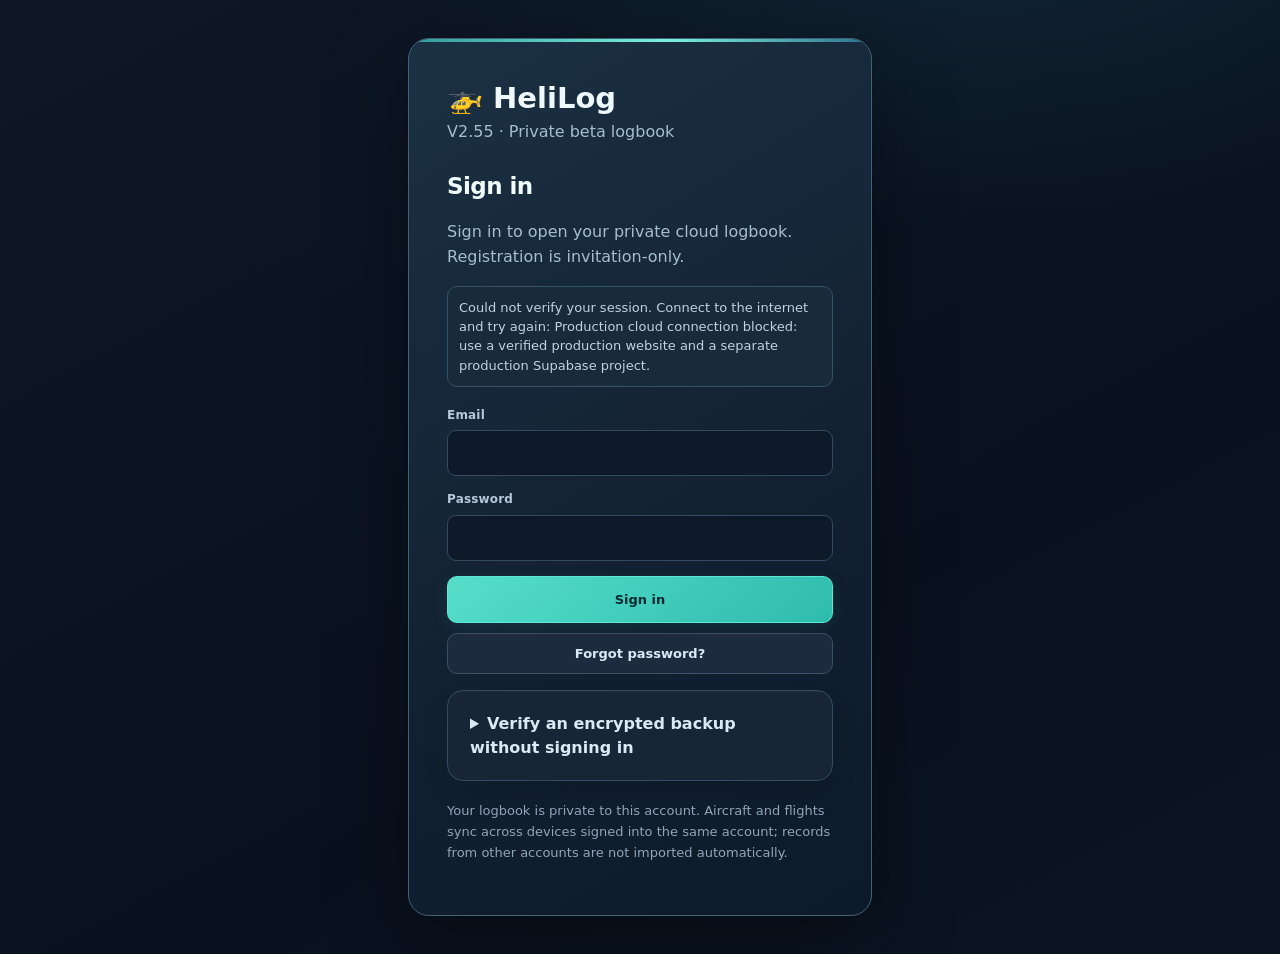
==== commit eb4b78b7: "Production release candidate: HeliLog v2.55 with preserved cloud and archives Promote validated v2.5" ====
--- a/index.html
+++ b/index.html
@@ -11,7 +11,7 @@
 <link rel="manifest" href="./manifest.webmanifest">
 <link rel="apple-touch-icon" href="./apple-touch-icon.png">
 <link rel="icon" type="image/png" sizes="192x192" href="./icon-192.png">
-<title>HeliLog V2.52 — Private Beta Candidate</title>
+<title>HeliLog V2.55 — Private Beta Candidate</title>
 <style>
 :root{--bg:#f4f6f8;--panel:#fff;--ink:#17202a;--muted:#6b7280;--line:#e5e7eb;--dark:#111827;--soft:#eef2f7}
 *{box-sizing:border-box}body{margin:0;font-family:Inter,system-ui,Segoe UI,sans-serif;background:var(--bg);color:var(--ink)}
@@ -622,10 +622,10 @@
 html.installed-touch-app .logbook-mobile-expanded .logbook-filter-secondary{display:grid}
 </style>
 <link rel="stylesheet" href="./dark-cockpit.css?v=2.20-cockpit-3" media="screen">
-<link rel="stylesheet" href="./guide.css?v=2.29" media="screen">
+<link rel="stylesheet" href="./guide.css?v=2.53" media="screen">
 </head>
 <body><div class="layout">
-<aside><div class="brand"><span class="brand-symbol" aria-hidden="true">🚁</span><span class="brand-wordmark">HeliLog</span><span class="brand-version">V2.52 · PRIVATE BETA</span></div><nav>
+<aside><div class="brand"><span class="brand-symbol" aria-hidden="true">🚁</span><span class="brand-wordmark">HeliLog</span><span class="brand-version">V2.55 · PRIVATE BETA</span></div><nav>
 <div class="nav-group-label">Flight operations</div>
 <button data-v="dashboard">▣ Dashboard</button><button data-v="logbook">▤ Logbook</button><button data-v="totals">◉ Totals</button><button data-v="recency">◷ Recency</button>
 <div class="nav-group-label">Records &amp; assets</div>
@@ -714,6 +714,7 @@
 <script src="./cloud-view.js?v=2.19-locations-1"></script>
 <script src="./cloud-sync.js?v=2.39.1-operator-sync-1"></script>
 <script src="./sync-activity.js?v=2.52"></script>
+<script src="./flight-certification.js?v=2.54"></script>
 <script src="./auth-gate.js?v=2.39.1-operator-sync-1"></script>
 <script src="./cloud-archives.js?v=2.19-locations-1"></script>
 <script src="./archive-integrity.js?v=2.19-locations-1"></script>
@@ -2508,11 +2509,29 @@
   };
 }
 
+// V2.55: Only the account holder may populate their own printed pilot-signature
+// box. A saved profile signature is re-used for new pages, not for reprinting
+// previously archived pages. Never borrow another person's signature.
+function v255AccountSignatureData(){
+  const owner=S.people?.find(p=>p&&p.isAccountHolder===true);
+  const pilotName=String(S.pilot?.name||'').trim().replace(/\s+/g,' ').toLowerCase();
+  const ownerName=String(owner?.name||'').trim().replace(/\s+/g,' ').toLowerCase();
+  return owner&&pilotName&&pilotName===ownerName&&
+    typeof v227IsPNG==='function'&&v227IsPNG(owner.savedSignatureData)
+      ?owner.savedSignatureData:'';
+}
 function exportPrintableLogbook(options={}){
   let flights=options.flights||exportFlightsForScope();
   if(!flights.length){alert('There are no flights to export.');return false;}
   let archiveAircraft=options.aircraft||null;
   let archivePilot=options.pilot||null;
+  // Keep historical signed batches in their exact old signature/footer format.
+  // A new archive stores the printed signature PNG as a frozen batch snapshot.
+  const signatureInBox=!options.archiveBatch||options.signatureLayoutVersion===1;
+  const storedPilotSignature=signatureInBox
+    ?(options.archiveBatch?options.pilotSignatureData:v255AccountSignatureData()):'';
+  const pilotSignatureData=typeof v227IsPNG==='function'&&v227IsPNG(storedPilotSignature)
+    ?storedPilotSignature:'';
   // Batches confirmed before V1.43.1 retain their EXACT three-column print layout.
   // New exports and new batches use the four-column engine/pilot layout.
   const legacyPaperLayout=options.paperLayoutVersion===1;
@@ -2534,7 +2553,11 @@
     if(signatureCell){
       remarksCell=`<td class="totals-signature-cell" rowspan="3">
         <div class="totals-signature-title">PILOT SIGNATURE</div>
-        <div class="totals-signature-space"></div>
+        <div class="totals-signature-space">${signatureInBox?`
+          <div class="pilot-page-cert-statement">I certify that the entries on this page are a true record of the flights shown above.</div>
+          ${pilotSignatureData?`<img class="pilot-page-autosign" src="${pilotSignatureData}" alt="Saved signature of the logbook account holder">`:
+            '<div class="pilot-page-hand-sign" aria-label="Space for a handwritten pilot signature"></div>'}`:
+          ''}</div>
       </td>`;
     }else if(!remarksCovered){
       remarksCell='<td></td>';
@@ -2621,7 +2644,7 @@
       <td>${htmlEscape(f.stdType||'')}</td>
       <td class="num">${Number(f.stdMin||0)>0?fmt(f.stdMin):''}</td>
 
-      <td class="remarks">${htmlEscape(flightRemarksForDisplay(f))}</td>
+      <td class="remarks">${window.HeliLogV254Certification?.printRemarks?.(f,flightRemarksForDisplay(f))||htmlEscape(flightRemarksForDisplay(f))}</td>
     </tr>`;
   }
 
@@ -2737,10 +2760,10 @@
         flight-time adjustment ${signedHours(Number(options.openingCorrectionsDelta?.total||0))}.
         Signed correction addendum(s) must be retained with the paper logbook.
         </div>`:''}
-        <div class="certification">
+        ${!signatureInBox||TEST_MODE?`<div class="certification">
           ${TEST_MODE?'TEST MODE — FICTIONAL FLIGHTS AND SIMULATOR SESSIONS. NOT AN OFFICIAL LOGBOOK.':
           'I certify that the entries on this page are a true record of the flights shown above.'}
-        </div>
+        </div>`:''}
       </div>
     </section>`;
   }).join('');
@@ -2781,7 +2804,10 @@
       .type{font-weight:700}
       .pic-name{font-size:6.7px!important}
       .remarks{text-align:left!important;padding-left:3px!important;font-size:6.5px!important;overflow-wrap:anywhere}
-      .totals-row td{height:5.3mm;font-size:6.8px;font-weight:700;background:#f8f8f8}
+      .flight-commander-cert{font-size:6px;line-height:1.12;margin-top:1px;overflow-wrap:anywhere;break-inside:avoid}
+      .flight-commander-sig{display:block;max-width:25mm;max-height:5mm;object-fit:contain;object-position:left center;margin:1px 0}
+      .flight-commander-date,.flight-commander-pending{display:block;font-size:5.5px;line-height:1.1}
+      .totals-row td{height:${signatureInBox?'6.6':'5.3'}mm;font-size:6.8px;font-weight:700;background:#f8f8f8}
       .totals-label{text-align:right!important;padding-right:5px!important}
       .page-footer{margin-top:4px;font-size:7.5px}
       .certification{font-style:italic}
@@ -2792,7 +2818,7 @@
       }
       .totals-signature-cell > div{box-sizing:border-box}
       .totals-signature-title{
-        height:5.3mm;
+        height:${signatureInBox?'4':'5.3'}mm;
         display:flex;
         align-items:center;
         justify-content:center;
@@ -2803,9 +2829,19 @@
         background:#f2f2f2
       }
       .totals-signature-space{
-        height:10.6mm;
-        background:#fff
+        height:${signatureInBox?'15.8':'10.6'}mm;
+        background:#fff;
+        ${signatureInBox?'display:flex;flex-direction:column;align-items:center;justify-content:space-between;gap:1px;padding:1.5mm 1mm;':''}
       }
+      .pilot-page-cert-statement{
+        font-size:5.5px;font-weight:500;font-style:italic;text-align:center;
+        line-height:1.17;overflow-wrap:break-word
+      }
+      .pilot-page-autosign{
+        display:block;max-width:100%;width:100%;max-height:6.8mm;
+        object-fit:contain;object-position:center center
+      }
+      .pilot-page-hand-sign{height:4mm;width:88%;border-bottom:1px dotted #888;flex-shrink:0}
 
       .c-date{width:17mm}
       .c-place{width:9.5mm}
@@ -3079,6 +3115,8 @@
     id:'HL-'+String(seq).padStart(3,'0'),seq,
     paperLayoutVersion:2,
     paperFooterVersion:2, // V1.43.2: no engine/pilot summary footer on new pages
+    signatureLayoutVersion:1, // V2.55: certification statement in signature cell
+    pilotSignatureData:v255AccountSignatureData(), // frozen for stable reprint
     unclassifiedPriorEngineMinutes:previousEngineUnallocated(),
     unclassifiedPriorPilotMinutes:previousPilotUnallocated(),
     firstPage,pageCount,flightIds:flights.map(f=>f.id),flights,aircraft,pilot,
@@ -3174,6 +3212,16 @@
    message:draft.ambiguousSimulatorDays+' day(s) contain both timed flights and undated-time simulator entries. Confirm print order.'});
   if(draft.demoCount>0)extra.push({severity:'critical',code:'demo-entry',
    message:draft.demoCount+' unchanged demonstration entries must be removed before confirming an official archive.'});
+  // V2.54: an electronically uncertified PICUS/SPIC flight still belongs in
+  // the flight log, but requires the PIC/FI countersignature before it is
+  // claimed as certified time. Never auto-sign or mutate archive evidence.
+  for(const f of draft.flights){
+   if(!window.HeliLogV254Certification?.required?.(f))continue;
+   const status=window.HeliLogV254Certification.status(f);
+   if(status!=="certified")extra.push({severity:"advisory",code:"commander-certification",
+    flightId:f.id,date:f.date,
+    message:f.role+" flight has "+(status==="invalid"?"invalid digital certification evidence":"no recorded digital PIC/FI countersignature")+". Confirm an original paper signature or obtain the PIC/FI signature in the Remarks column before using these hours for licensing."});
+  }
   const issues=[...result.issues,...extra];
   const report={...result,issues,critical:result.critical+extra.filter(x=>x.severity==='critical').length,
    advisory:result.advisory+extra.filter(x=>x.severity==='advisory').length};
@@ -3292,6 +3340,7 @@
   const opened=exportPrintableLogbook({
     flights:draft.flights,openingTotals:draft.openingTotals,firstPage:draft.firstPage,
     archiveBatch:draft.id,aircraft:draft.aircraft,pilot:draft.pilot,
+    signatureLayoutVersion:draft.signatureLayoutVersion,pilotSignatureData:draft.pilotSignatureData,
     blockUnusedRows:draft.unusedRowsBlocked,
     correctionsApplied:draft.correctionsApplied,
     openingCorrectionsDelta:draft.openingCorrectionsDelta,
@@ -3304,7 +3353,7 @@
     pendingArchivePreview=JSON.stringify(draft);
     printarchive();
     const msg=document.getElementById('archivePreviewStatus');
-    if(msg)msg.innerHTML='<div class="successbox">PDF preview opened. Print it, check every page and sign it. Only then confirm the printed batch below.</div>';
+    if(msg)msg.innerHTML='<div class="successbox">PDF preview opened. Check every page and its pilot signature. A saved account-holder signature is inserted automatically for new pages when available; sign by hand if required or no signature is shown. Confirm the batch only after the pages are printed, checked and signed.</div>';
   }
 }
 async function confirmPrintedArchive(){
@@ -3375,6 +3424,7 @@
   if(!b)return;
   exportPrintableLogbook({
     flights:b.flights,aircraft:b.aircraft,pilot:b.pilot,
+    signatureLayoutVersion:b.signatureLayoutVersion,pilotSignatureData:b.pilotSignatureData,
     openingTotals:b.openingTotals,firstPage:b.firstPage,archiveBatch:b.id,
     blockUnusedRows:b.unusedRowsBlocked===true,
     correctionsApplied:b.correctionsApplied||[],
@@ -4224,6 +4274,9 @@
   }
 }
 function editFlight(id){
+  if(!isArchivedFlight(id)&&S.flights.find(f=>f.id===id)?.commanderCertification){
+    alert('This flight is countersigned. Withdraw certification in Flight details before changing the original entry.');return;
+  }
   if(isArchivedFlight(id))return startArchivedCorrection(id);
   const entry=S.flights.find(f=>f.id===id);
   if(isSimulatorSession(entry))addSimulator(id);
@@ -4478,6 +4531,8 @@
   if(box){box.textContent='';box.classList.remove('show');}
 }
 function saveFlight(){
+  if(editingFlightId && !isArchivedFlight(editingFlightId)&&S.flights.find(f=>f.id===editingFlightId)?.commanderCertification)
+    return showFormError('This flight is countersigned. Withdraw certification from Flight details before editing; the signatory must countersign again afterward.');
   if(editingFlightId && isArchivedFlight(editingFlightId)&&correctingArchivedId!==editingFlightId){
     alert('This archived flight requires a correction addendum.');return;
   }
@@ -4595,7 +4650,7 @@
   clearFlightFormGuard();
   flight(f.id);
 }
-function flight(id){const entry=effectiveFlight(S.flights.find(x=>x.id===id));if(isSimulatorSession(entry))return simulatorDetails(id);editingFlightId=null;let f=entry,a=ac(f.aid);app.innerHTML=header('Flight details',`${formatDate(f.date)} · ${a.icao}`,`<div style="display:flex;gap:8px;flex-wrap:wrap">${v229CanReturnToReview(id)?'<button class="btn" onclick="v229ReturnToReview()">← Back to review</button>':'<button class="btn" onclick="go(\'logbook\')">← Logbook</button>'}<button class="btn primary" onclick="editFlight('${id}')">${isArchivedFlight(id)?'Propose correction':'Edit flight'}</button>${!isArchivedFlight(id)?`<button class="btn dangerbtn" onclick="openDeleteModal('${id}')">Delete flight</button>`:''}</div>`)+`<div class="card">
+function flight(id){const entry=effectiveFlight(S.flights.find(x=>x.id===id));if(isSimulatorSession(entry))return simulatorDetails(id);editingFlightId=null;let f=entry,a=ac(f.aid);app.innerHTML=header('Flight details',`${formatDate(f.date)} · ${a.icao}`,`<div style="display:flex;gap:8px;flex-wrap:wrap">${v229CanReturnToReview(id)?'<button class="btn" onclick="v229ReturnToReview()">← Back to review</button>':'<button class="btn" onclick="go(\'logbook\')">← Logbook</button>'}${(!f.commanderCertification||isArchivedFlight(id))?`<button class="btn primary" onclick="editFlight('${id}')">${isArchivedFlight(id)?'Propose correction':'Edit flight'}</button>`:''}${!isArchivedFlight(id)&&!f.commanderCertification?`<button class="btn dangerbtn" onclick="openDeleteModal('${id}')">Delete flight</button>`:''}</div>`)+`<div class="card">
 <div class="icao">${a.icao}</div><div class="muted">${a.reg} · ${a.manufacturer} ${a.model} ${a.variant}</div>
 <h2 style="margin-top:22px">${f.dep} ${f.off||''} → ${f.arr} ${f.on||''}</h2>
 <div class="kpi-grid"><div class="card"><div class="label">Total time</div><div class="big">${fmt(f.mins)}</div></div><div class="card"><div class="label">Pilot function</div><div class="big" style="font-size:20px">${f.role}</div></div><div class="card"><div class="label">Night</div><div class="big">${fmt(f.nightMin||0)}</div></div><div class="card"><div class="label">IFR</div><div class="big">${fmt(f.ifrMin||0)}</div></div></div>
@@ -4603,6 +4658,7 @@
 <div class="formgrid" style="margin-top:18px"><div><b>Name of PIC</b><div class="muted">${htmlEscape(displayPICName(f)||'—')}</div></div><div><b>Engine configuration</b><div class="muted">✓ ${engineCode(a)==='ME'?'Multi-engine (ME)':'Single-engine (SE)'}</div></div><div><b>Pilot configuration</b><div class="muted">${flightPilotConfig(f)==='multi'?'Multi-pilot':'Single-pilot'}</div></div><div><b>Configuration time</b><div class="muted">${(()=>{let c=configurationTimes(f);return c.multi?`Multi-pilot ${fmt(c.multi)}`:c.spME?`Single-pilot ME ${fmt(c.spME)}`:`Single-pilot SE ${fmt(c.spSE)}`})()}</div></div><div><b>Take-offs</b><div class="muted">Day ${f.takeoffDay||0} · Night ${f.takeoffNight||0}</div></div><div><b>Landings</b><div class="muted">Day ${f.landingDay||0} · Night ${f.landingNight||0}</div></div><div><b>Cross-country</b><div class="muted">${f.crossCountry?'Yes':'No'}</div></div></div>
 <p><b>FCL.060 recency:</b> <span class="muted">${(()=>{const e=window.HeliLogV233Recency.evidence(f);return e.source==='excluded'?'Excluded from automatic estimate':e.source==='unverified'?'PF evidence not established':e.source==='estimated'?'Automatically estimated day '+e.day+' · night '+e.night+' movements':'Confirmed day '+e.day+' · night '+e.night+' PF sequences';})()}</span></p>
 <p><b>Remarks / endorsements</b><br><span class="muted">${htmlEscape(flightRemarksForDisplay(f)||'—')}</span></p>
+${v254CertificationMarkup(f)}
 ${Object.keys(f.specialOps||{}).length?`<div class="card" style="margin-top:16px"><h3>Specialised helicopter operations</h3>
 ${SPECIAL_OPS.filter(op=>Object.prototype.hasOwnProperty.call(f.specialOps||{},op.code)).map(op=>`<div class="profileline"><div class="k">${htmlEscape(op.label)}</div>
  <b>${fmt(f.specialOps[op.code])}${op.code==='NVIS'?' · NVIS flight':f.specialOpsCycles?.[op.code]?' · Day '+Number(f.specialOpsCycles[op.code].day)+' / Night '+Number(f.specialOpsCycles[op.code].night):''}</b></div>`).join('')}
@@ -4610,6 +4666,7 @@
   correctionHistoryMarkup(id)}
 
 function openDeleteModal(id){
+  if(S.flights.find(f=>f.id===id)?.commanderCertification){alert('A countersigned flight is protected. Withdraw its certification before deletion.');return;}
   if(isArchivedFlight(id)){
     alert('This flight is part of a confirmed print archive and cannot be deleted. A traceable amendment is required.');
     return;
@@ -4620,7 +4677,7 @@
   let a=ac(f.aid);
   let modal=document.getElementById('deleteModal');
   let textEl=document.getElementById('deleteText');
-  textEl.textContent=isSimulatorSession(f)?`Delete simulator session ${formatDate(f.date)} · ${simulatorDeviceLabel(f)} · ${fmt(f.stdMin)}?`:`Delete ${formatDate(f.date)} · ${a?.icao||'aircraft'} · ${f.dep} → ${f.arr} · ${fmt(f.mins)}? This removes the flight from the V1 prototype.`;
+  textEl.textContent=isSimulatorSession(f)?`Delete simulator session ${formatDate(f.date)} · ${simulatorDeviceLabel(f)} · ${fmt(f.stdMin)}?`:`Delete ${formatDate(f.date)} · ${a?.icao||'aircraft'} · ${f.dep} → ${f.arr} · ${fmt(f.mins)}? This will delete the unarchived flight from your logbook. If cloud sync is enabled, the deletion will sync to your other devices when connected.`;
   modal.classList.add('open');
 }
 function closeDeleteModal(){
@@ -4629,6 +4686,7 @@
 }
 function confirmDeleteFlight(){
   if(!pendingDeleteFlightId) return;
+  if(S.flights.find(f=>f.id===pendingDeleteFlightId)?.commanderCertification){closeDeleteModal();alert('Countersigned flights cannot be deleted. Withdraw certification before correcting.');return;}
   if(isArchivedFlight(pendingDeleteFlightId)){
     closeDeleteModal();
     alert('Archived flights cannot be deleted.');
@@ -4898,7 +4956,7 @@
     p.name=name;p.firstName=firstName;p.lastName=lastName;
     p.role=role;p.licence=licence;p.licenceNumber=licenceNumber;p.fiFeNumber=fiFeNumber;p.notes=notes;
     S.flights.forEach(f=>{
-      if(isArchivedFlight(f.id)) return;
+      if(isArchivedFlight(f.id)||f.commanderCertification) return;
       if(f.picPersonId===p.id || (!f.picPersonId && String(f.picName||'').toLowerCase()===oldName.toLowerCase())){
         f.picPersonId=p.id;
         f.picName=name;
@@ -5341,9 +5399,133 @@
   endorsements();
 }
 
+/* HeliLog V2.54 — flight-specific PICUS/SPIC countersignatures.
+ * Separate from endorsements; never silently apply a saved profile signature.
+ */
+let v254SignatureTarget=null;
+function v254CertificationApi(){return window.HeliLogV254Certification;}
+function v254Signatory(f){
+ if(!v254CertificationApi()?.required(f))return null;
+ const person=personById(f.picPersonId);
+ if(!person||person.isAccountHolder||String(person.name)!==String(f.picName))return null;
+ return person;
+}
+function v254CertificationMarkup(f){
+ const api=v254CertificationApi();
+ if(!api?.required(f))return "";
+ const state=api.status(f),cert=f.commanderCertification,person=v254Signatory(f);
+ const archived=isArchivedFlight(f.id);
+ const past=Array.isArray(f.certificationHistory)?f.certificationHistory.length:0;
+ const name=htmlEscape(f.picName||"Unknown commander");
+ return '<div class="card v254-certificate-card" style="margin-top:16px">'+
+  '<h3>'+htmlEscape(f.role)+' — commander / FI certification</h3>'+
+  (state==="certified"?
+   '<div class="note"><b>Electronically countersigned</b> by '+htmlEscape(cert.signedName)+
+     ' · '+htmlEscape(formatDateTime(cert.signedAt))+'</div>'+
+   '<img alt="Commander or instructor signature for this flight" class="v254-signed-image" style="display:block;width:100%;max-width:280px;max-height:95px;object-fit:contain;object-position:left center" src="'+cert.signatureData+'">'+
+   '<div class="mini">Saved as part of this specific flight. A later profile-signature change will not alter it.</div>':
+   '<div class="note"><b>'+(state==="invalid"?'Signature requires re-verification':
+     'Electronic countersignature pending')+'</b>. Recorded '+htmlEscape(f.role)+
+     ' time remains in the logbook, but it is not shown as digitally countersigned.</div>'+
+   '<div class="mini">The recorded PIC/FI is '+name+'. EASA AMC1 FCL.050 calls for their name and signature in Remarks. A handwritten signature may exist on a paper logbook even if not captured here.</div>')+
+  (past?'<div class="mini">Previous certifications withdrawn for correction: '+past+'. Earlier evidence remains stored with this record.</div>':'')+
+  (!archived&&state==="pending"?
+   '<div style="margin-top:12px"><button type="button" class="btn primary" onclick="v254OpenSigning('+htmlEscape(JSON.stringify(f.id))+')">Countersign this flight</button></div>'+
+   (!person?'<div class="mini">To sign electronically, first link the recorded commander/FI to a saved pilot profile with exactly the same name.</div>':''):
+   !archived&&cert?
+    '<div style="margin-top:12px"><button type="button" class="btn" onclick="v254WithdrawCertification('+htmlEscape(JSON.stringify(f.id))+')">Withdraw certification to correct flight</button></div>':
+    archived?'<div class="mini">Archived flight: existing signed pages remain unchanged. Use the paper countersignature or the established signed-addendum process for corrections.</div>':'')+
+  '<div class="mini" style="margin-top:10px">Digital signature capture does not independently verify identity or guarantee acceptance by your competent authority. Do not use someone else’s saved signature without their direct approval.</div></div>';
+}
+function v254OpenSigning(id){
+ const f=S.flights.find(x=>x.id===id),api=v254CertificationApi();
+ if(!f||!api?.required(f)||f.commanderCertification||isArchivedFlight(id)){
+  alert("Only an unsigned, unarchived PICUS/SPIC flight can be countersigned here.");return;
+ }
+ const person=v254Signatory(f);
+ if(!person){
+  alert("The Name of PIC must be linked to the same saved commander/FI profile before signing. Edit the flight first, then return.");
+  return;
+ }
+ v254SignatureTarget={id:f.id,subject:api.subject(f)};
+ const png=typeof v227IsPNG==="function"&&v227IsPNG(person.savedSignatureData);
+ app.innerHTML=header("Countersign "+htmlEscape(f.role)+" flight",
+   "The recorded commander or flight instructor must personally approve this flight.",
+   '<button class="btn" type="button" onclick="v254SignatureTarget=null;flight('+htmlEscape(JSON.stringify(id))+')">← Flight</button>')+
+  '<div class="card v254-certification-screen">'+
+  '<h2>'+htmlEscape(f.role)+' · '+htmlEscape(formatDate(f.date))+'</h2>'+
+  '<p><b>Flight:</b> '+htmlEscape(f.dep)+' '+htmlEscape(f.off)+' → '+htmlEscape(f.arr)+' '+htmlEscape(f.on)+
+    ' UTC · '+htmlEscape(fmt(f.mins))+'</p>'+
+  '<p><b>Recorded PIC / FI:</b> '+htmlEscape(person.name)+'</p>'+
+  '<p class="muted">'+htmlEscape(f.remarks||"")+'</p>'+
+  '<div class="note">This signature will certify the specific flight details above, including time and pilot function. The flight must be re-certified if corrected. The signatory should be present and review the full record.</div>'+
+  (png?'<div class="v227-saved-option"><b>Saved pilot signature</b>'+
+   '<p class="mini">The named commander may approve copying their previously saved profile signature to this flight.</p>'+
+   '<button class="btn" type="button" onclick="v254ApplySavedCertification('+htmlEscape(JSON.stringify(id))+')">Use saved signature</button></div>':'')+
+  '<div class="signature-canvas-wrap"><b>Or draw signature of '+htmlEscape(person.name)+'</b>'+
+  '<canvas id="signatureCanvas" width="900" height="260"></canvas>'+
+  '<div class="actions"><button class="btn" type="button" onclick="clearEndorsementSignature()">Clear</button>'+
+  '<button class="btn primary" type="button" onclick="v254ApplyDrawnCertification('+htmlEscape(JSON.stringify(id))+')">Apply drawn signature</button></div></div>'+
+  '<label class="v227-confirm"><input type="checkbox" id="v254ApproveCertification"> '+htmlEscape(person.name)+
+  ' has personally reviewed the full flight record and expressly approves countersigning this specific '+htmlEscape(f.role)+' flight now.</label>'+
+  '<p class="mini">Saving a signature does not independently verify signatory identity and is not a qualified electronic signature. Confirm acceptance with your competent authority.</p></div>';
+ setupEndorsementSignaturePad();
+}
+function v254ApplyCertification(id,png,source){
+ const api=v254CertificationApi();
+ const f=S.flights.find(x=>x.id===id);
+ const person=f&&v254Signatory(f);
+ if(!f||!person||!v254SignatureTarget||v254SignatureTarget.id!==id||
+    v254SignatureTarget.subject!==api.subject(f)||
+    f.commanderCertification||isArchivedFlight(id)){
+  alert("Flight details, commander or certification state changed. Reopen the flight and review it again.");return false;
+ }
+ if(!document.getElementById("v254ApproveCertification")?.checked){
+  alert("The recorded commander/FI must expressly approve countersigning this exact flight.");return false;
+ }
+ let cert;
+ try{cert=api.create(f,person,png,source);}
+ catch(e){alert(e.message);return false;}
+ if(!confirm("Confirm that "+person.name+" personally approves the countersignature for this "+f.role+" flight on "+f.date+"?"))return false;
+ f.commanderCertification=cert;
+ if(!save()){delete f.commanderCertification;return false;}
+ v254SignatureTarget=null;
+ flight(id);
+ return true;
+}
+function v254ApplySavedCertification(id){
+ const f=S.flights.find(x=>x.id===id),person=f&&v254Signatory(f);
+ if(!person||!v227IsPNG(person.savedSignatureData)){
+  alert("A valid saved signature is unavailable for this PIC/FI.");return;
+ }
+ v254ApplyCertification(id,person.savedSignatureData,"saved-profile");
+}
+function v254ApplyDrawnCertification(id){
+ const canvas=document.getElementById("signatureCanvas");
+ if(!canvas||!endorsementSignatureDirty){
+  alert("Please draw the commander/FI signature in the box first.");return;
+ }
+ const png=canvas.toDataURL("image/png");
+ if(!v227IsPNG(png)){alert("Invalid or oversized signature. Please draw it again.");return;}
+ v254ApplyCertification(id,png,"drawn");
+}
+function v254WithdrawCertification(id){
+ const f=S.flights.find(x=>x.id===id);
+ if(!f||!f.commanderCertification||isArchivedFlight(id)){
+  alert("Archived flights and unsigned flights cannot be changed through certification withdrawal.");return;
+ }
+ if(!confirm("Withdraw the recorded countersignature for this flight? The signed evidence will remain in its correction history, and the flight will become certification pending until the commander/FI signs the corrected version."))return;
+ const previous=f.commanderCertification,history=f.certificationHistory;
+ f.certificationHistory=[...(Array.isArray(history)?history:[]),
+  {...previous,withdrawnAt:new Date().toISOString()}];
+ delete f.commanderCertification;
+ if(!save()){f.commanderCertification=previous;if(history===undefined)delete f.certificationHistory;else f.certificationHistory=history;return;}
+ flight(id);
+}
 function totals(){
   let t=calcTotals(),by=combinedTotalsByType(),opsTotals=specialisedTotals();
   const simSessions=effectiveFlights().filter(isSimulatorSession),simMinutes=simSessions.reduce((n,f)=>n+Number(f.stdMin||0),0);
+  const certifications=window.HeliLogV254Certification?.sums?.(effectiveFlights())||{signedSpic:0,signedPicus:0,pendingSpic:0,pendingPicus:0,invalid:0};
   app.innerHTML=header('Totals','Your combined career totals')+
   `${confirmedCorrections().length?`<div class="note" style="margin-bottom:14px">Includes ${confirmedCorrections().length} confirmed archived-entry correction addendum(s). Original signed print batches remain unchanged; any revised carried-forward paper totals are documented in subsequent batches.</div>`:''}
   <div class="grid stats">${[['Total',t.total],['PIC',t.pic],['Co-pilot',t.copilot],['Dual',t.dual]].map(x=>`<div class="card"><div class="label">${x[0]}</div><div class="big">${fmt(x[1])}</div></div>`).join('')}</div>
@@ -5366,6 +5548,10 @@
       <div class="head"><h2>Additional breakdown</h2></div>
       <p>SPIC <span style="float:right">${fmt(t.spic)}</span></p>
       <p>PICUS <span style="float:right">${fmt(t.picus)}</span></p>
+      <div class="mini" style="margin-top:8px"><b>Digitally countersigned flight time (recorded here):</b></div>
+      <p class="mini">SPIC: ${fmt(certifications.signedSpic)} signed · ${fmt(certifications.pendingSpic)} not electronically certified</p>
+      <p class="mini">PICUS: ${fmt(certifications.signedPicus)} signed · ${fmt(certifications.pendingPicus)} not electronically certified</p>
+      <div class="mini">Earlier paper signatures are not automatically recognised. Unsigned PICUS/SPIC remains recorded but needs qualifying PIC/FI certification for licensing use; ${certifications.invalid} record(s) have mismatched digital evidence.</div>
       <p>Night <span style="float:right">${fmt(t.night)}</span></p>
       <p>IFR <span style="float:right">${fmt(t.ifr)}</span></p>
     </div>
@@ -7463,7 +7649,10 @@
   }
 ];
 const HELILOG_GUIDE_UPDATES=[
-  {v:"V2.52",name:"Private automatic sync activity log",detail:"The Settings → Cloud account → Cloud health → Sync activity log now records significant status changes automatically, including conflicts, offline periods, failures and recoveries. Saved activity from your devices is synchronized privately to private Supabase when connected and retained in the cloud for 30 days. No raw errors, pilot names, flight records or signatures are sent. You can pause automatic logging on the same panel. The old copy-and-paste button is no longer shown."},
+  {v:"V2.55",name:"Pilot signature inside the printed page box",detail:"New printable logbook pages now place the page certification statement inside the PILOT SIGNATURE cell and automatically display the account holder's saved profile signature beneath it. If no valid saved signature is available, there is space to sign by hand. New archive batches snapshot the exact signature so later profile changes cannot alter archived reprints; previous archived page layouts stay unchanged. Always check and approve the printed page and ensure the signature method is accepted by your competent authority. The Delete flight confirmation no longer mentions the obsolete V1 prototype."},
+  {v:"V2.54",name:"PICUS and SPIC commander countersignatures",detail:"A PICUS or SPIC flight now shows a commander/FI certification panel in Flight details. The recorded PIC/FI can approve and draw or expressly reuse their saved signature for that specific unarchived flight. A printed logbook page includes the name and signed PNG in Remarks; otherwise space is left for a handwritten signature. Signed flights are protected from casual edits or deletion, while explicit withdrawal retains previous evidence for correction. Totals distinguish electronically signed and pending time and pre-archive review flags uncertified entries. Electronic signatures may not be accepted by every authority; confirm applicable requirements."},
+  {v:"V2.53",name:"Compact collapsible Help topics",detail:"The Help & User Guide now presents all 17 topics as short category-and-title rows, like What's new. Open a topic to read its description, full instructions and navigation button. Search finds hidden instructions without opening every result; Expand all and Collapse all are still available. Start here remains first."},
+  {v:"V2.52",name:"Private automatic sync activity log",detail:"The Settings → Cloud account → Cloud health → Sync activity log now records significant status changes automatically, including conflicts, offline periods, failures and recoveries. Saved activity from your devices is synchronized privately to TEST Supabase when connected and retained in the cloud for 30 days. No raw errors, pilot names, flight records or signatures are sent. You can pause automatic logging on the same panel. The old copy-and-paste button is no longer shown."},
   {v:"V2.51",name:"Copy private Cloud Health status",detail:"In Settings → Cloud account → Cloud health, select Copy safe status summary to share device-reported sync state, queued change and conflict counts, cloud-check times and whether an error is present. The report deliberately excludes account identifiers, pilot or flight details, signatures and raw error messages. Copying happens only when pressed; no sync request is made and no data is changed."},
   {v:"V2.50",name:"Read-only Cloud Health in Settings",detail:"Settings → Cloud account now includes a compact Cloud health section with local timestamps for the last successful cloud read and fully synchronized state, pending uploads, conflicts, device network indicator and any sync error. The panel does not contact Supabase or retry synchronization; it uses the existing cloud sync status. Times are stored only on the signed-in device. Review conflicts or manually check/sync under Cloud account. The PT409 protection remains active."},
   {v:"V2.49.1",name:"Cloud conflict CPU safety fix",detail:"The TEST database now reports an actual cloud revision conflict as HTTP 409 (PT409), instead of SQLSTATE 40001 which PostgREST 14 could retry indefinitely and overload Supabase CPU. HeliLog treats PT409 as a preserved on-device conflict for manual review. The prior 40001 code remains recognized for compatibility. No data or archived records change."},
@@ -7668,12 +7857,12 @@
 ];
 function helpGuideSearch(){
  const query=String(document.getElementById('helpSearch')?.value||'').trim().toLowerCase();let shown=0;
- document.querySelectorAll('[data-help-topic]').forEach(el=>{const visible=String(el.textContent||'').toLowerCase().includes(query);el.hidden=!visible;if(visible){shown++;if(query)el.open=true;}});
+ document.querySelectorAll('[data-help-topic]').forEach(el=>{const visible=String(el.textContent||'').toLowerCase().includes(query);el.hidden=!visible;if(visible)shown++;});
  const result=document.getElementById('helpSearchResults');if(result)result.textContent=shown+' topic'+(shown===1?'':'s')+(query?' found':'');
  const empty=document.getElementById('helpNoResults');if(empty)empty.hidden=shown!==0;
 }
 function helpGuideExpand(open){
- document.querySelectorAll('[data-help-topic]').forEach(el=>{if(!el.hidden)el.open=!!open;});
+ document.querySelectorAll('[data-help-topic]').forEach(el=>{if(el.hidden)return;const details=el.querySelector('details');if(details)details.open=!!open;});
 }
 function helpGuide(){
  // Put onboarding immediately before specialist topics, preserving the order
@@ -7682,10 +7871,12 @@
   Number(b.category==='Start here')-Number(a.category==='Start here'));
  const recentUpdates=HELILOG_GUIDE_UPDATES.slice(0,3);
  const pastUpdates=HELILOG_GUIDE_UPDATES.slice(3);
- const html=orderedTopics.map(topic=>`<details class="card guide-topic" data-help-topic>
-  <summary><span class="guide-topic-label"><small>${htmlEscape(topic.category)}</small><b>${htmlEscape(topic.title)}</b><span class="muted">${htmlEscape(topic.summary)}</span></span><span class="guide-chevron" aria-hidden="true">⌄</span></summary>
-  <div class="guide-topic-body"><ol>${topic.steps.map(step=>`<li>${htmlEscape(step)}</li>`).join('')}</ol><div class="guide-topic-actions"><button class="btn" type="button" onclick="go('${topic.route}')">${htmlEscape(topic.action)} →</button></div></div>
- </details>`).join('');
+ const html=orderedTopics.map(topic=>`<div class="guide-topic-row" data-help-topic>
+  <span class="guide-topic-category">${htmlEscape(topic.category)}</span>
+  <details class="guide-topic"><summary><b>${htmlEscape(topic.title)}</b><span class="guide-chevron" aria-hidden="true">⌄</span></summary>
+  <div class="guide-topic-body"><p class="muted">${htmlEscape(topic.summary)}</p><ol>${topic.steps.map(step=>`<li>${htmlEscape(step)}</li>`).join('')}</ol><div class="guide-topic-actions"><button class="btn" type="button" onclick="go('${topic.route}')">${htmlEscape(topic.action)} →</button></div></div>
+  </details>
+ </div>`).join('');
  app.innerHTML=header('Help & User Guide','Learn the essentials and find instructions for every part of HeliLog')+
  `<section class="card guide-intro"><span class="guide-eyebrow">GETTING STARTED</span><h2>New to HeliLog?</h2><p class="muted">Sign in, complete your pilot profile, add your aircraft, enter a flight and check cloud synchronization. Another new device joins the same account—no primary/secondary setup is required.</p>
   <div class="guide-first-steps">
--- a/guide.css
+++ b/guide.css
@@ -14,20 +14,22 @@
 .guide-search{display:block;width:100%;background:#0e1a2a;color:#f4faff;border:1px solid #3a546a;border-radius:10px;padding:12px 14px;font-size:15px}
 .guide-search::placeholder{color:#8ca2b3}
 #helpSearchResults{margin:10px 0 13px}
-.guide-topics{display:grid;gap:10px}
-.guide-topic{padding:0;overflow:hidden;margin:0}
-.guide-topic[hidden],#helpNoResults[hidden]{display:none!important}
-.guide-topic summary{display:flex;align-items:center;justify-content:space-between;gap:14px;padding:16px 19px;cursor:pointer;list-style:none}
+/* V2.53: compact version-log-style Help topics. All topic bodies start collapsed. */
+.guide-topics{display:block;border-top:1px solid var(--line)}
+.guide-topic-row{display:flex;align-items:flex-start;gap:12px;padding:11px 0;border-bottom:1px solid var(--line)}
+.guide-topic-row[hidden],#helpNoResults[hidden]{display:none!important}
+.guide-topic-category{flex:0 0 112px;max-width:112px;min-width:0;border:1px solid #3b6470;border-radius:6px;padding:4px 6px;color:#a6ced5;background:#162e3b;font-size:10px;line-height:1.3;font-weight:800;overflow-wrap:anywhere}
+.guide-topic{flex:1 1 auto;min-width:0;margin:0;padding:0;border:0;background:transparent}
+.guide-topic summary{display:flex;align-items:center;justify-content:space-between;gap:10px;cursor:pointer;list-style:none;font-size:14px;line-height:1.5;padding:1px 0}
 .guide-topic summary::-webkit-details-marker{display:none}
-.guide-topic summary:hover{background:rgba(48,114,129,.13)}
-.guide-topic-label{display:flex;flex-direction:column;gap:4px}
-.guide-topic-label small{color:#68daca;font-size:10px;letter-spacing:.09em;text-transform:uppercase;font-weight:800}
-.guide-topic-label b{font-size:16px}.guide-topic-label .muted{font-size:13px}
-.guide-chevron{font-size:20px;color:#a4bbc9;transition:transform .12s}
+.guide-topic summary b{font-weight:700}
+.guide-topic summary:hover{color:#70dfd0}
+.guide-chevron{font-size:18px;line-height:1;flex:0 0 auto;color:#a4bbc9;transition:transform .12s}
 .guide-topic[open] .guide-chevron{transform:rotate(180deg)}
-.guide-topic-body{border-top:1px solid var(--line);padding:10px 19px 18px}
+.guide-topic-body{padding:8px 0 4px}
+.guide-topic-body p.muted{margin:0 0 9px;font-size:12px;line-height:1.5}
 .guide-topic-body ol{padding-left:22px;line-height:1.6;margin:6px 0 14px}
-.guide-topic-body li{margin-bottom:9px;padding-left:3px}
+.guide-topic-body li{margin-bottom:8px;padding-left:3px}
 .guide-updates{margin-top:24px}.guide-updates h2{margin:0 0 6px}.guide-updates p{margin:0 0 10px}
 .guide-update{display:flex;align-items:flex-start;gap:12px;padding:12px 0;border-top:1px solid var(--line)}
 .guide-update .muted{font-size:12px;margin-top:3px}
@@ -43,7 +45,7 @@
 .guide-history>summary{cursor:pointer;color:#70dfd0;font-weight:700;font-size:13px}
 .guide-history>summary:hover{text-decoration:underline}
 .guide-disclaimer{color:var(--muted);font-size:12px;line-height:1.5;margin:16px 0 30px}
-@media(max-width:700px){.guide-first-steps{grid-template-columns:repeat(2,minmax(0,1fr))}.guide-intro{padding:17px}.guide-topic summary{padding:14px}.guide-topic-body{padding:10px 14px 15px}.guide-actions .btn{font-size:12px;padding:8px}}
+@media(max-width:700px){.guide-first-steps{grid-template-columns:repeat(2,minmax(0,1fr))}.guide-intro{padding:17px}.guide-topic-row{gap:8px;padding:9px 0}.guide-topic-category{flex-basis:84px;max-width:84px;font-size:9px;padding:4px 5px}.guide-topic summary{padding:1px 0;font-size:13px}.guide-topic-body{padding:8px 0 3px}.guide-actions .btn{font-size:12px;padding:8px}}
 }
 /* V2.27 stored pilot signature controls */
 @media screen {
